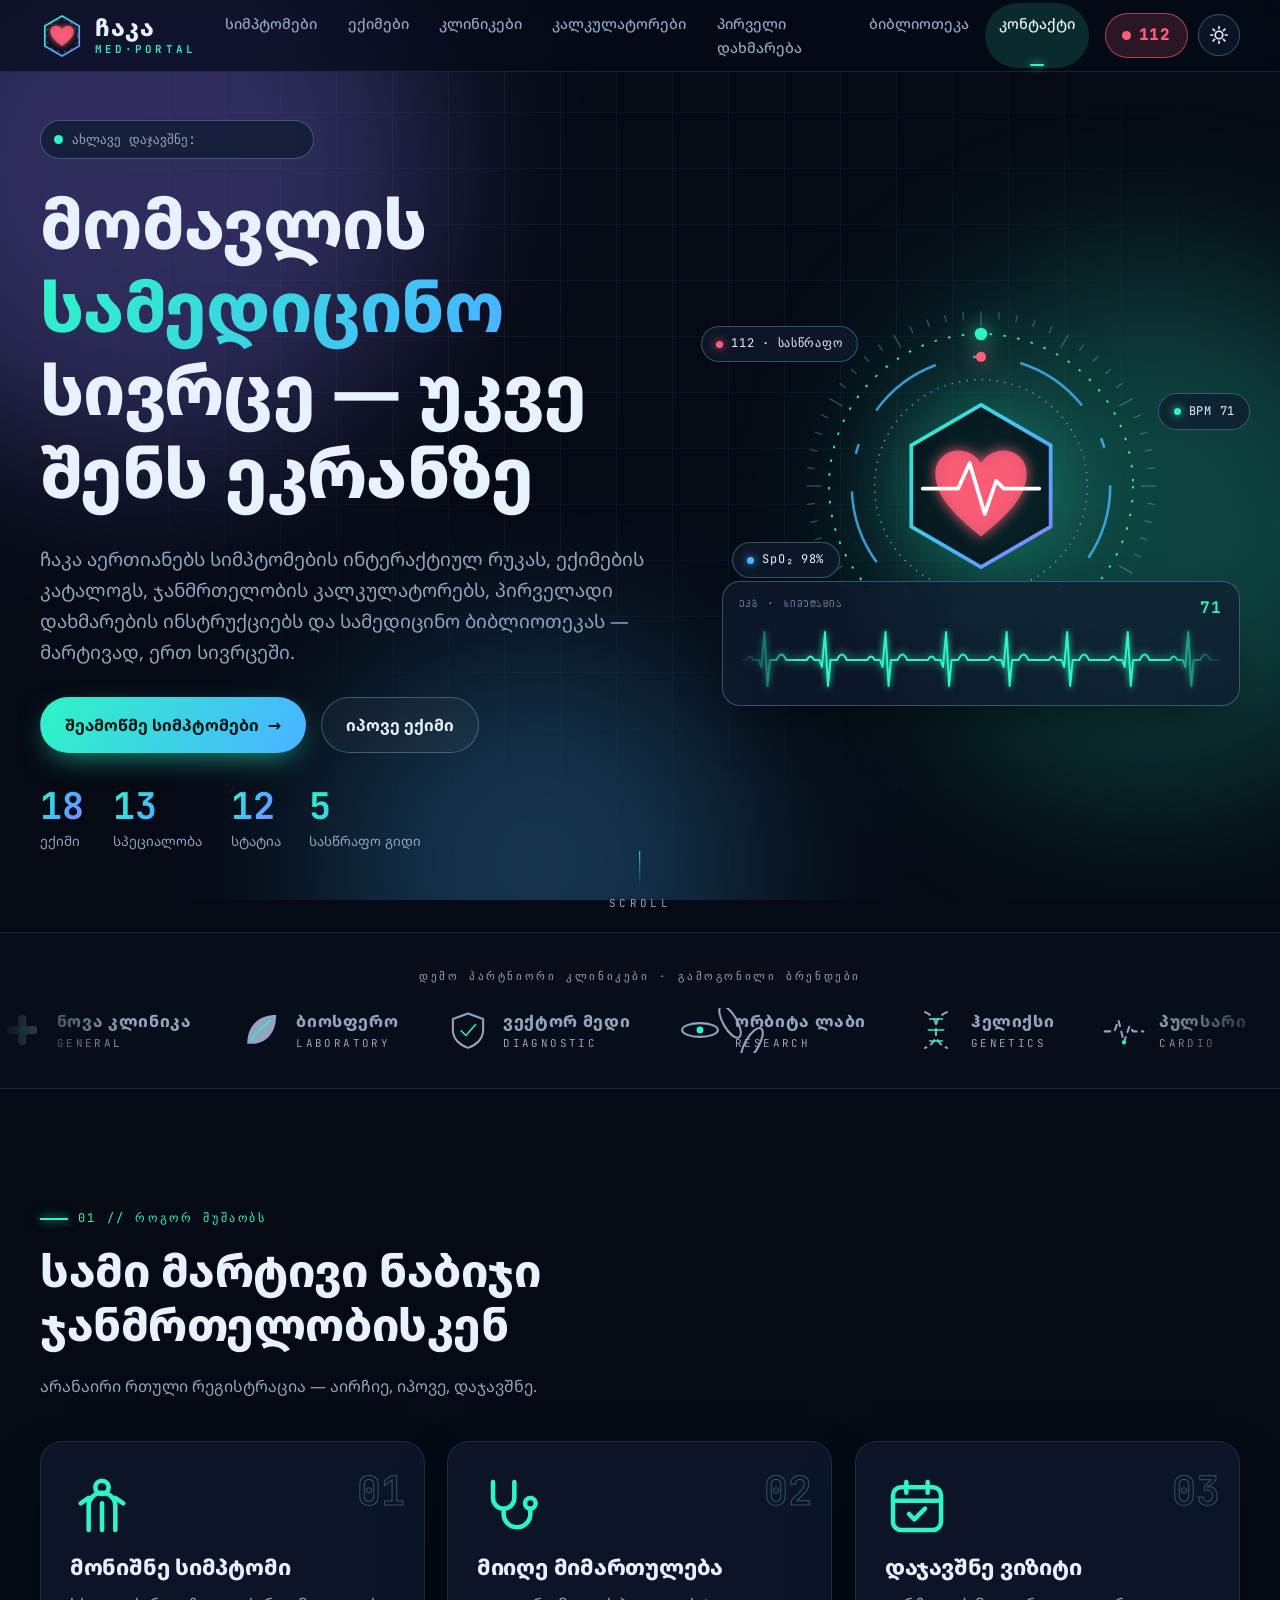
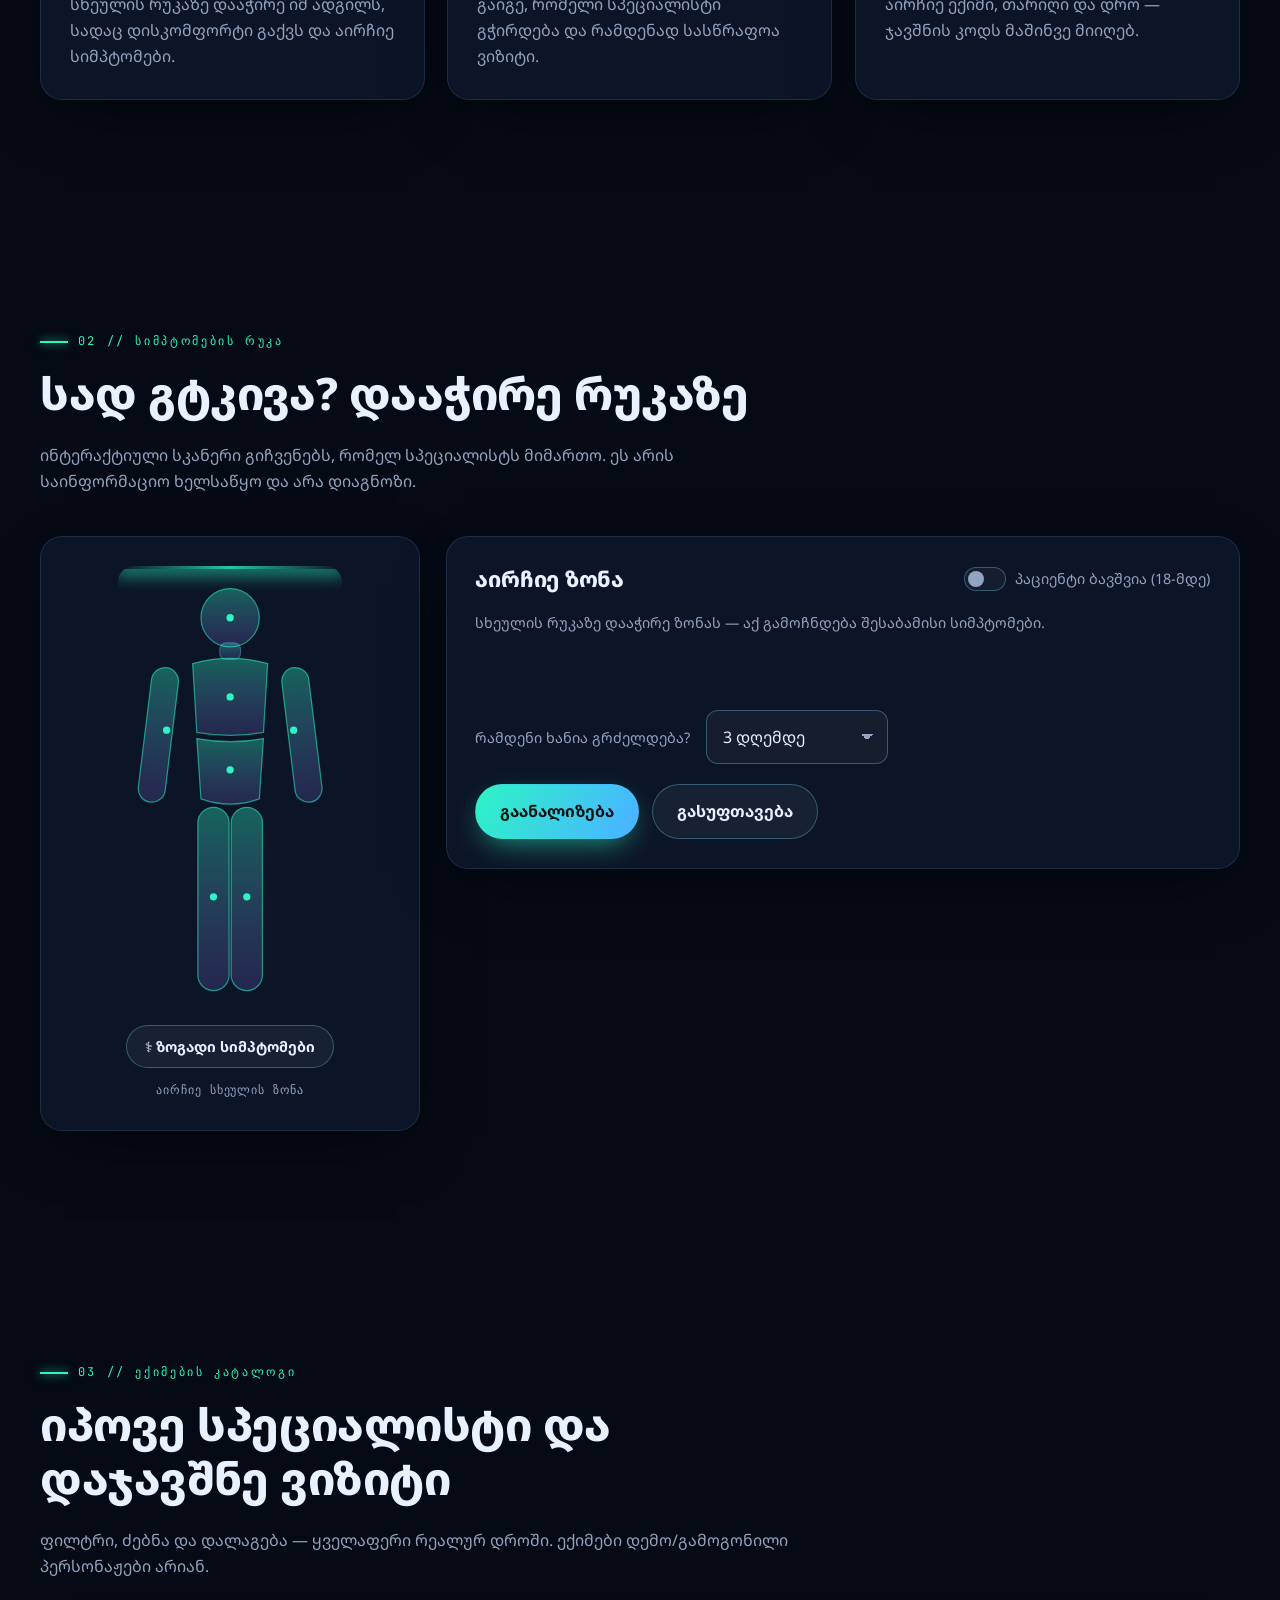
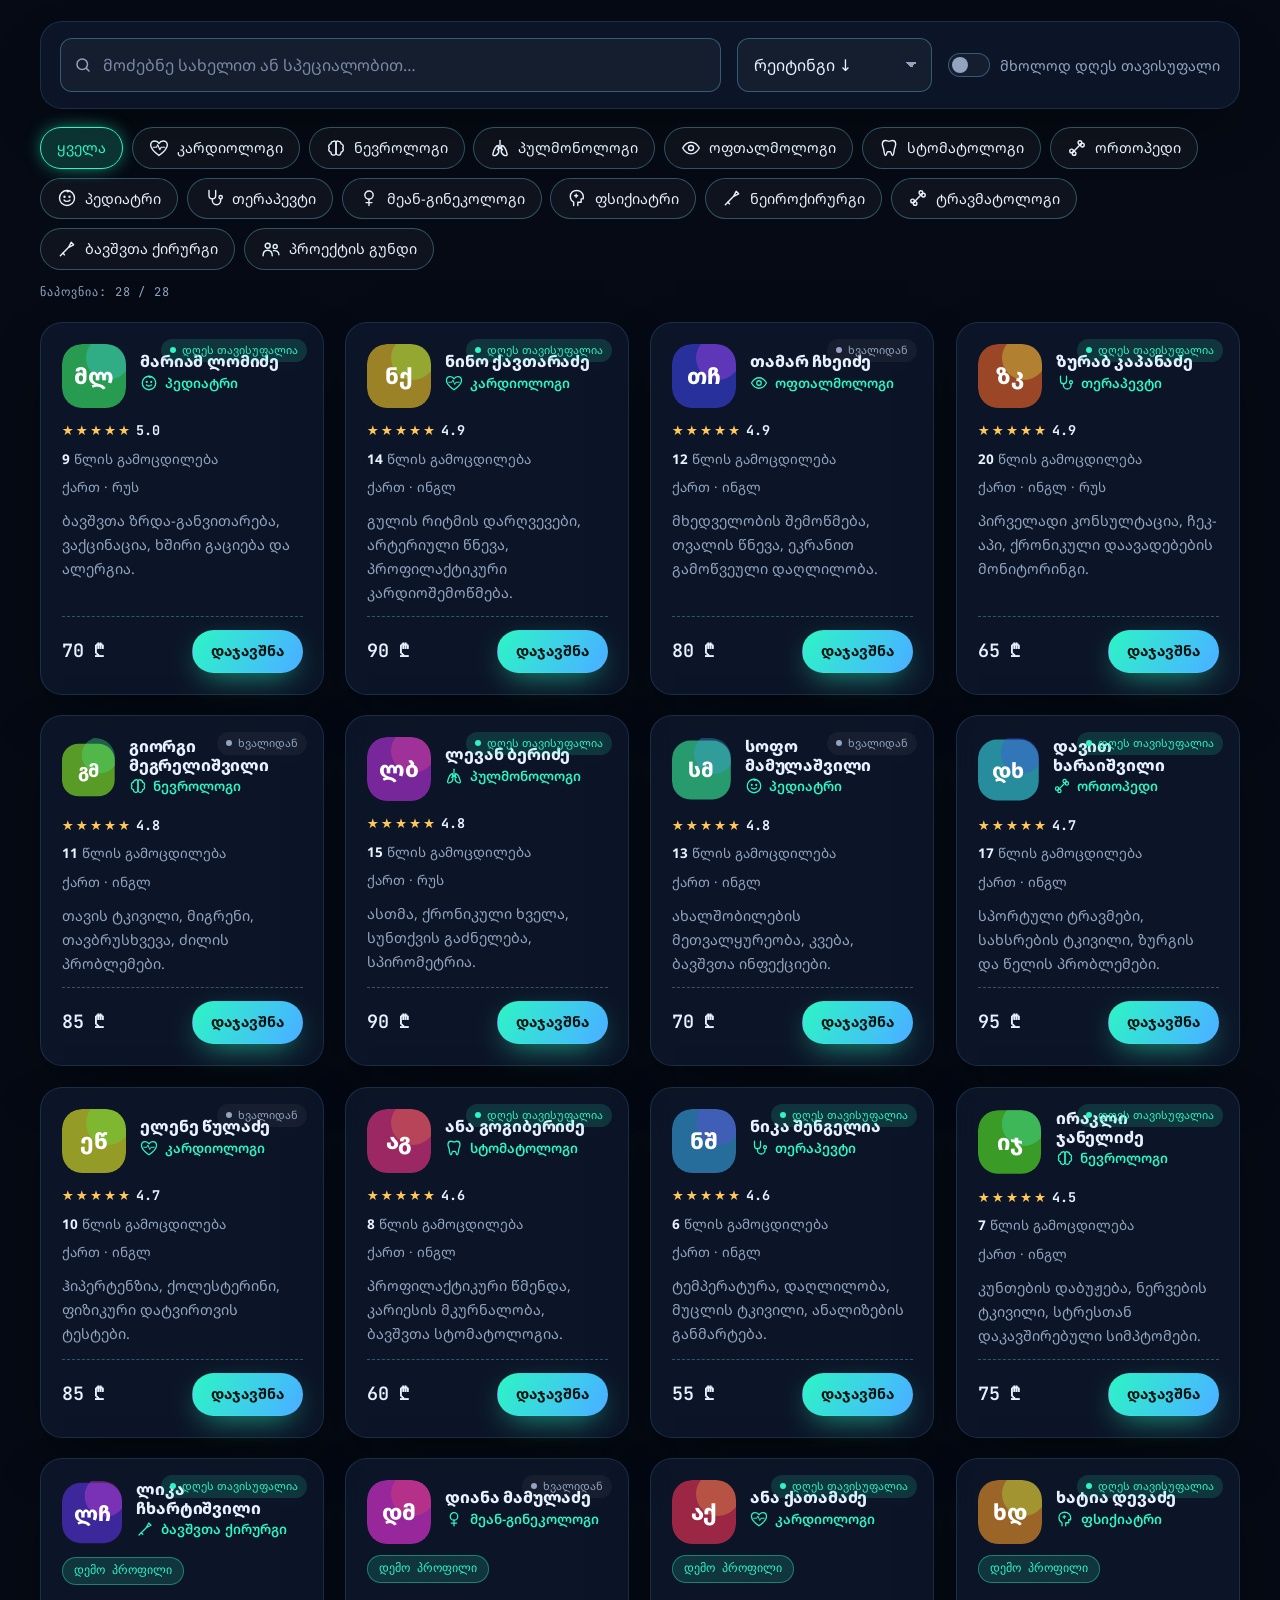
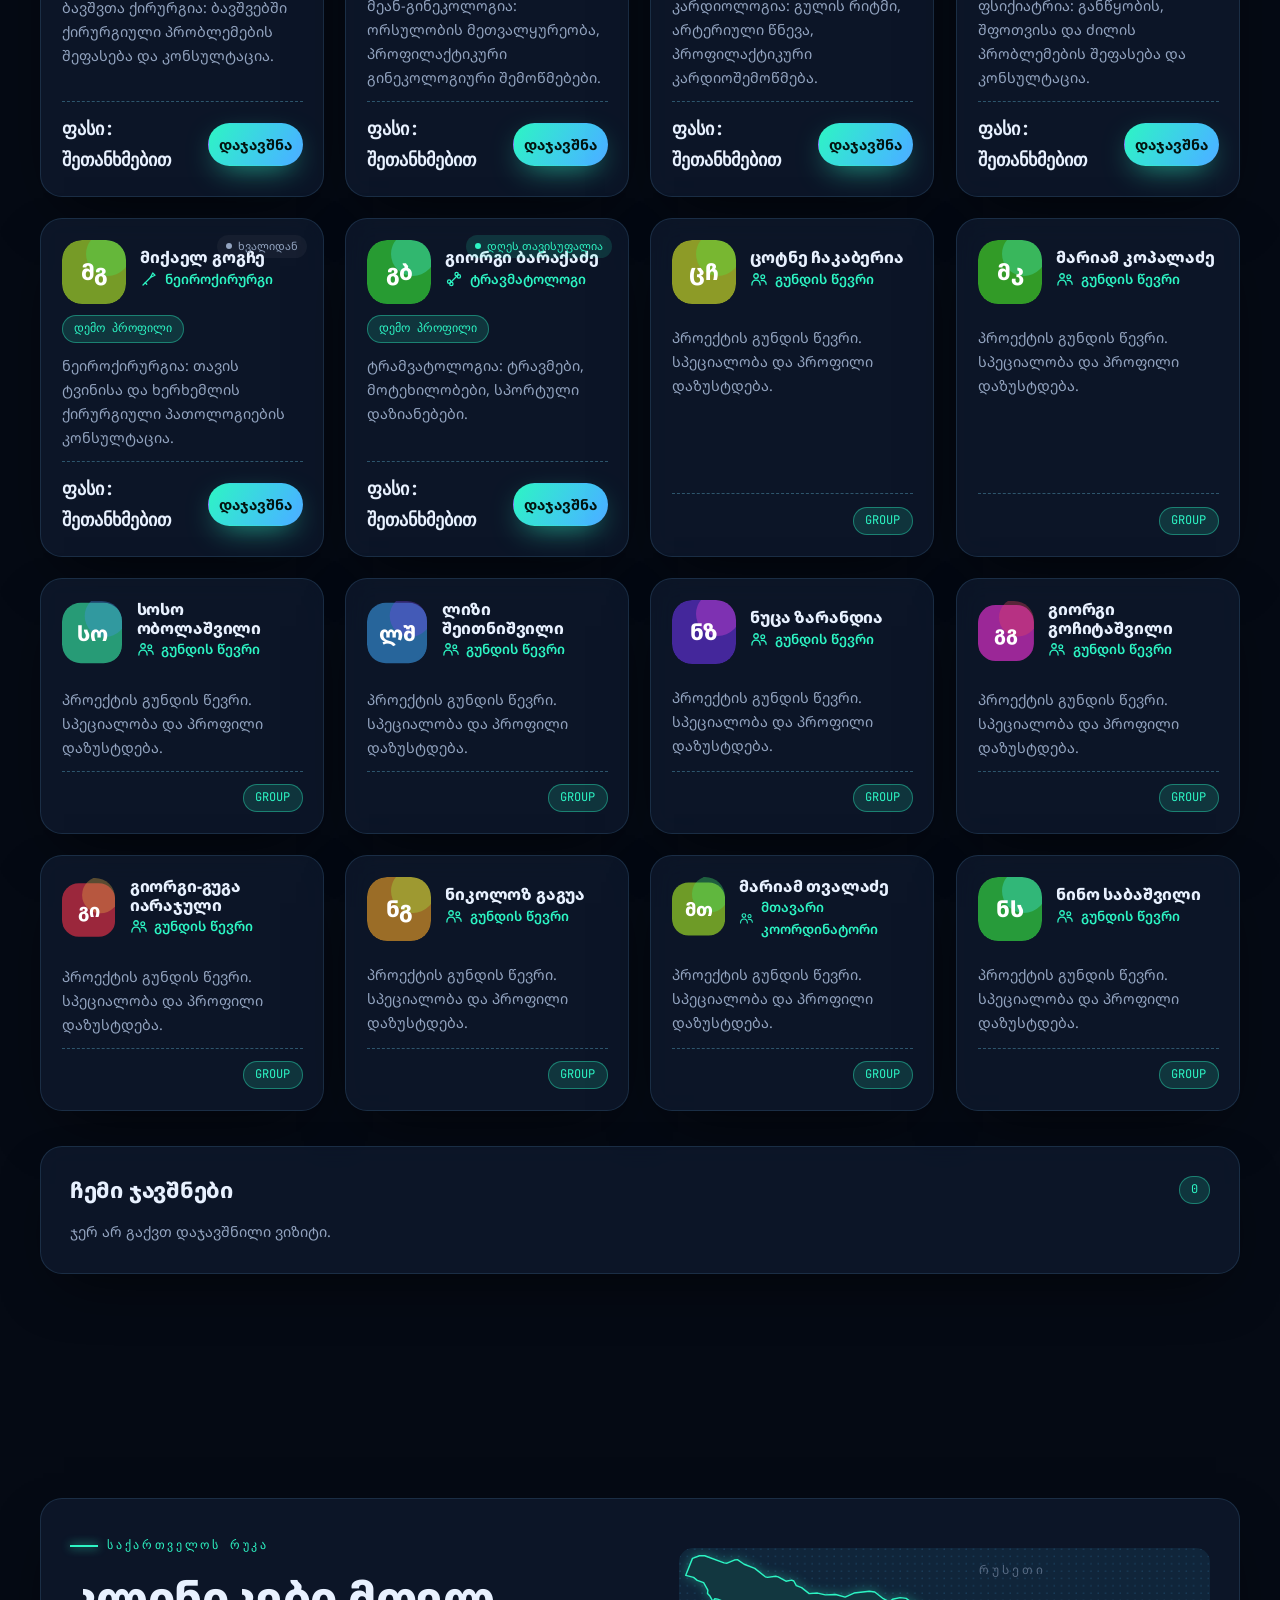
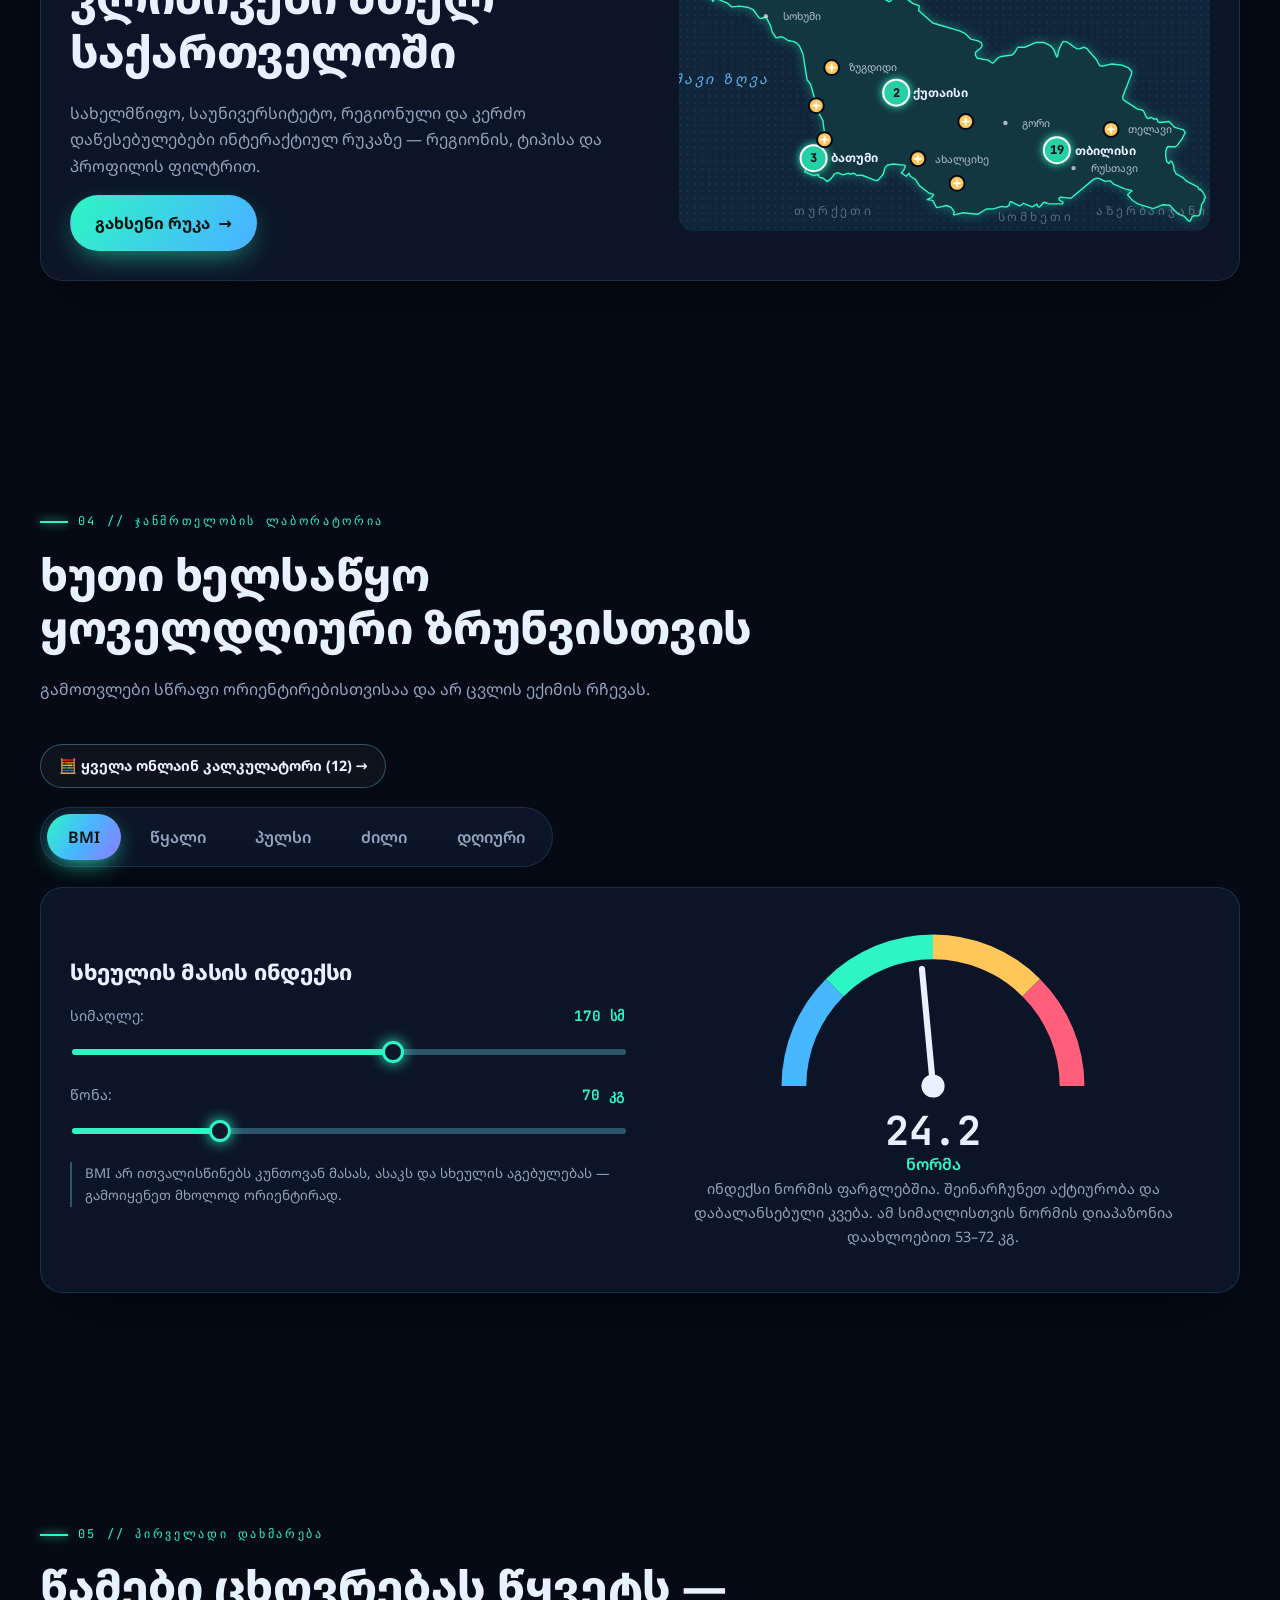
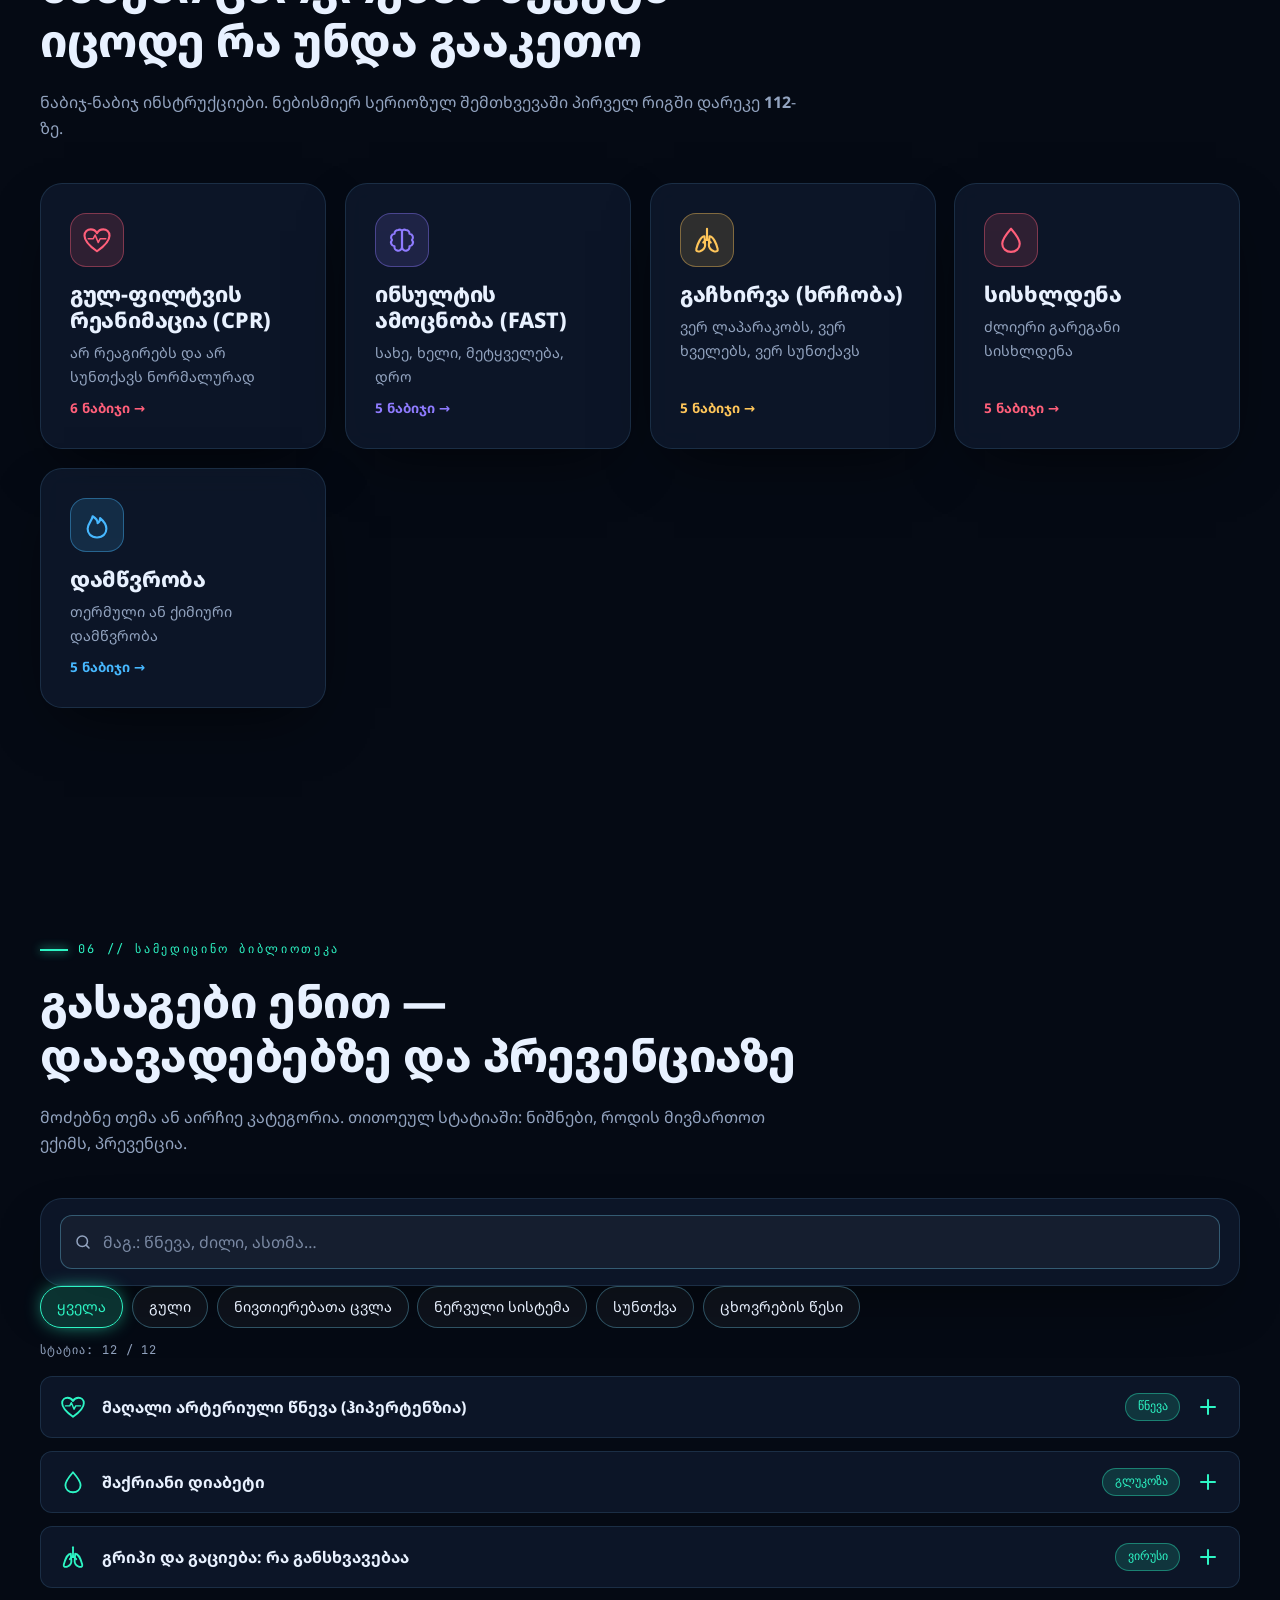
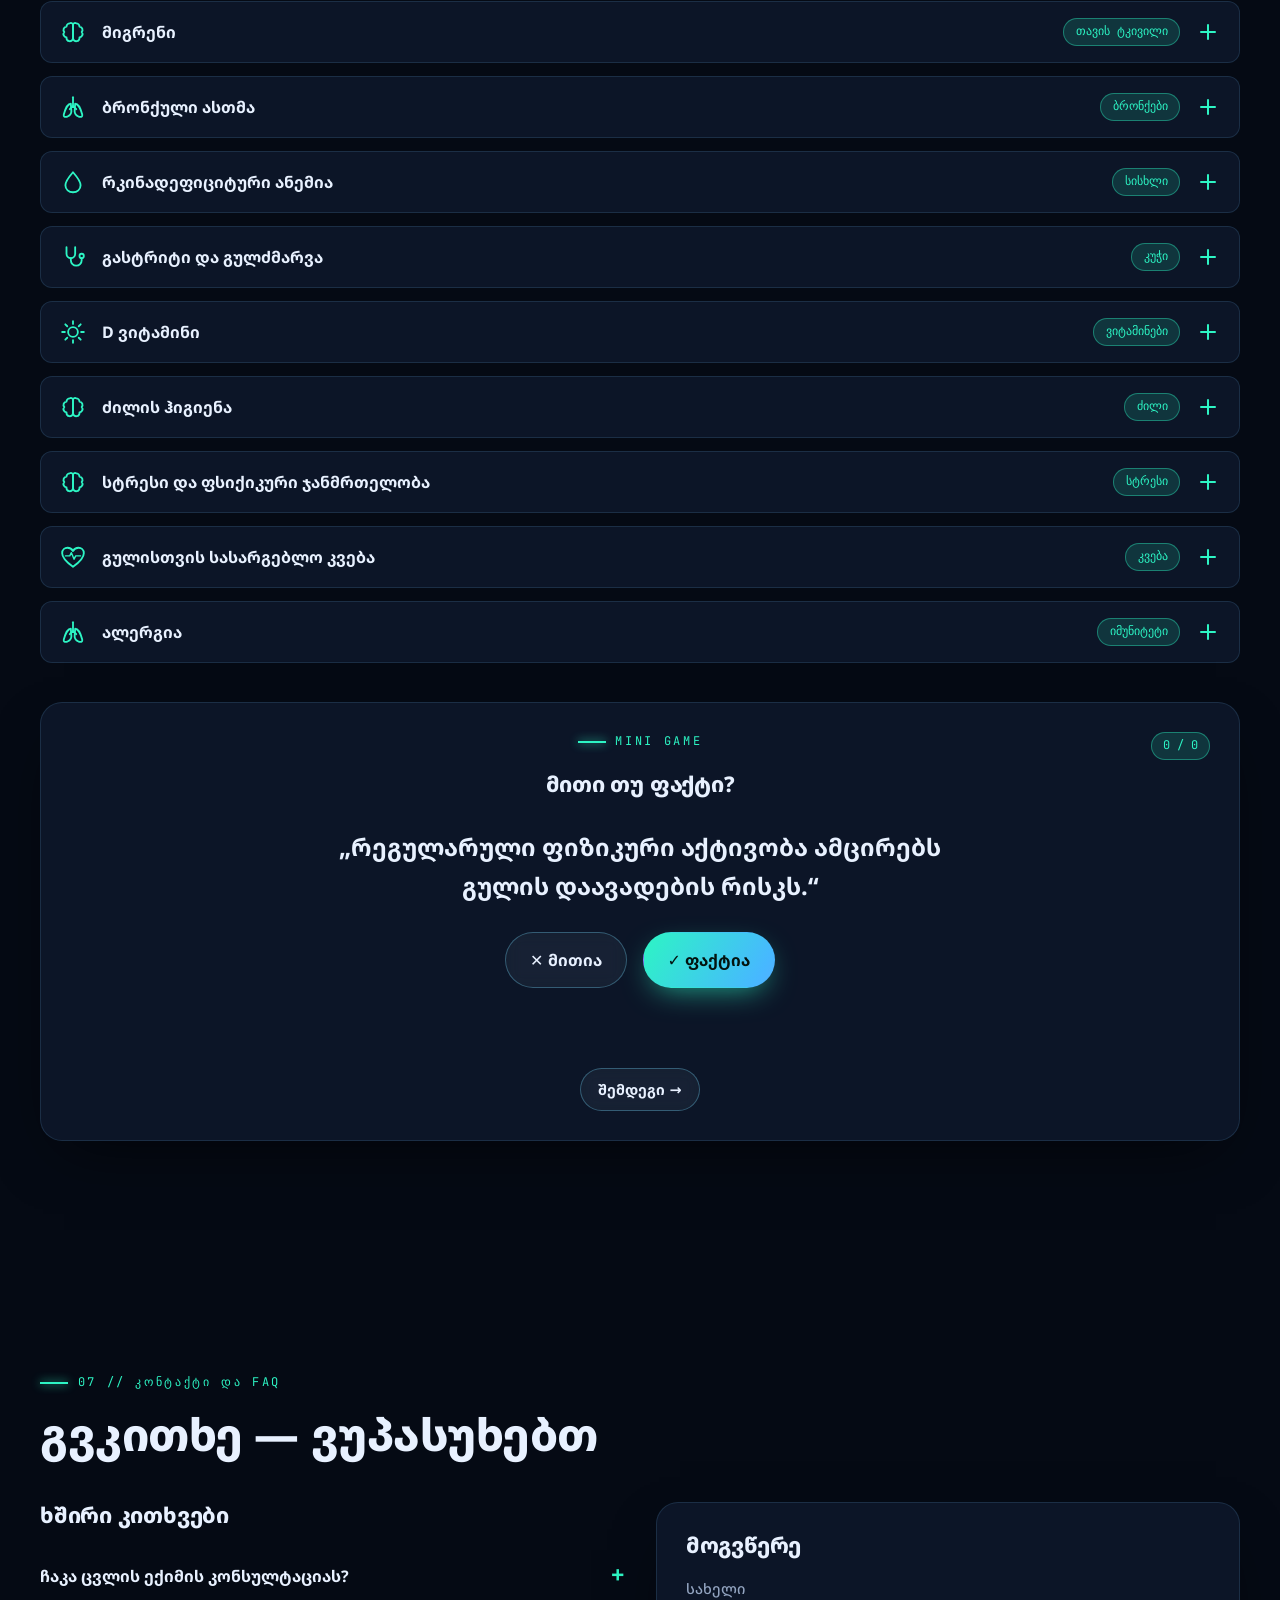
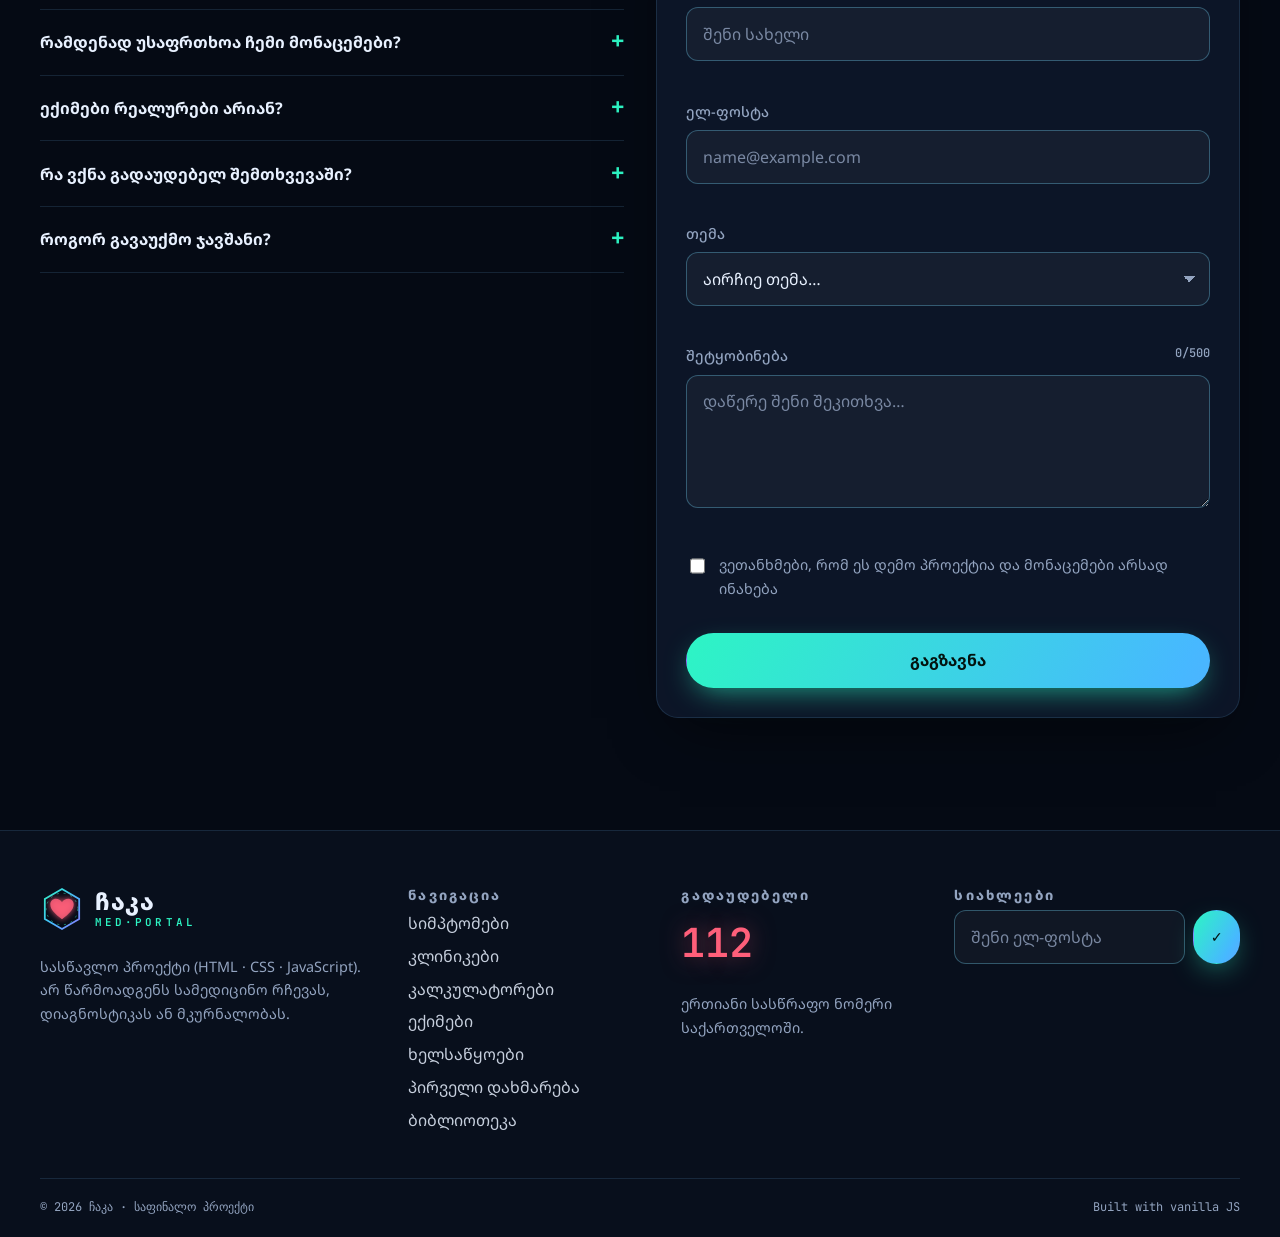
==== index.html @ 05aab74d "style: css/style.css ცვლადები ფერებზე, ტიპოგრაფიაზე; docs: ტექნიკური დოკუმენტაცია" ====
<!DOCTYPE html>
<html lang="ka" data-theme="dark">
<head>
  <meta charset="utf-8">
  <meta name="viewport" content="width=device-width, initial-scale=1">
  <title>ჩაკა — სამედიცინო პორტალი</title>
  <meta name="description" content="ჩაკა — ინტერაქტიული სამედიცინო პორტალი: სიმპტომების რუკა, ექიმების კატალოგი, ჯანმრთელობის ხელსაწყოები, პირველადი დახმარება და სამედიცინო ენციკლოპედია.">
  <meta name="theme-color" content="#050a14">
  <link rel="icon" href="data:image/svg+xml,%3Csvg xmlns='http://www.w3.org/2000/svg' viewBox='0 0 64 64'%3E%3Cpolygon points='32,3 57,17.5 57,46.5 32,61 7,46.5 7,17.5' fill='%23050a14' stroke='%232df5c4' stroke-width='4'/%3E%3Cpath d='M12 34H24L28 24L34 44L38 30L41 34H52' fill='none' stroke='%232df5c4' stroke-width='4' stroke-linecap='round' stroke-linejoin='round'/%3E%3C/svg%3E">
  <link rel="preconnect" href="https://fonts.googleapis.com">
  <link rel="preconnect" href="https://fonts.gstatic.com" crossorigin>
  <link href="https://fonts.googleapis.com/css2?family=JetBrains+Mono:wght@400;600&family=Noto+Sans+Georgian:wght@400;500;700;800&display=swap" rel="stylesheet">
  <link rel="stylesheet" href="css/style.css">
  <link rel="stylesheet" href="css/layout.css">
  <link rel="stylesheet" href="css/components.css">
  <link rel="stylesheet" href="css/animations.css">
  <link rel="stylesheet" href="css/pages.css">
  <link rel="stylesheet" href="css/responsive.css">
</head>
<body>

  <!-- ანიმირებული ჩამტვირთავი (splash) -->
  <div id="loader" role="status" aria-label="იტვირთება">
    <div class="loader-inner">
      <div data-logo="draw" class="loader-logo"></div>
      <div class="loader-word" aria-hidden="true">ჩ<span>ა</span>კ<span>ა</span></div>
      <div class="loader-bar"><i></i></div>
      <p class="loader-text mono">სისტემის დიაგნოსტიკა…</p>
    </div>
  </div>

  <!-- ფონის ეფექტები -->
  <div class="bg-fx" aria-hidden="true"><i class="blob b1"></i><i class="blob b2"></i><i class="blob b3"></i><i class="grid"></i></div>
  <div id="cursor-glow" aria-hidden="true"></div>
  <div class="scroll-progress" aria-hidden="true"><span></span></div>

  <a class="skip-link" href="#main">გადასვლა შინაარსზე</a>

  <!-- ჰედერი -->
  <header class="site-header" id="top">
    <div class="container header-row">
      <a href="#home" class="brand" aria-label="ჩაკა — მთავარი გვერდი">
        <span data-logo="mark" class="brand-mark"></span>
        <span class="brand-name">ჩაკა<small class="mono">MED·PORTAL</small></span>
      </a>
      <nav class="main-nav" id="main-nav" aria-label="მთავარი მენიუ">
        <a href="#symptoms" data-spy="symptoms">სიმპტომები</a>
        <a href="#doctors" data-spy="doctors">ექიმები</a>
        <a href="clinics.html">კლინიკები</a>
        <a href="calculators.html">კალკულატორები</a>
        <a href="#firstaid" data-spy="firstaid">პირველი დახმარება</a>
        <a href="#library" data-spy="library">ბიბლიოთეკა</a>
        <a href="#contact" data-spy="contact">კონტაქტი</a>
      </nav>
      <div class="header-actions">
        <a href="tel:112" class="sos-btn" aria-label="გადაუდებელი დახმარება 112"><i class="sos-dot"></i>112</a>
        <button class="icon-btn" id="theme-toggle" type="button" aria-label="თემის შეცვლა" title="ბნელი / ნათელი თემა">
          <svg viewBox="0 0 24 24" width="20" height="20" fill="none" stroke="currentColor" stroke-width="2" stroke-linecap="round"><circle cx="12" cy="12" r="4.5"/><path d="M12 2v2.5M12 19.5V22M2 12h2.5M19.5 12H22M4.9 4.9l1.8 1.8M17.3 17.3l1.8 1.8M4.9 19.1l1.8-1.8M17.3 6.7l1.8-1.8"/></svg>
        </button>
        <button class="icon-btn burger" id="burger" type="button" aria-label="მენიუს გახსნა" aria-expanded="false" aria-controls="main-nav"><span></span><span></span><span></span></button>
      </div>
    </div>
  </header>

  <main id="main">

    <!-- ===== 00 / HERO ===== -->
    <section class="hero" id="home">
      <canvas id="hero-canvas" aria-hidden="true"></canvas>
      <div class="container hero-grid">
        <div class="hero-copy">
          <p class="live-badge reveal"><i class="live-dot"></i><span class="mono">ახლავე დაჯავშნე:</span> <b class="rotator" id="rotator">კარდიოლოგი</b></p>
          <h1 class="hero-title reveal" style="--d:.08s">მომავლის <em class="grad-text">სამედიცინო</em> სივრცე — უკვე შენს ეკრანზე</h1>
          <p class="hero-lead reveal" style="--d:.16s">ჩაკა აერთიანებს სიმპტომების ინტერაქტიულ რუკას, ექიმების კატალოგს, ჯანმრთელობის კალკულატორებს, პირველადი დახმარების ინსტრუქციებს და სამედიცინო ბიბლიოთეკას — მარტივად, ერთ სივრცეში.</p>
          <div class="hero-cta reveal" style="--d:.24s">
            <a href="#symptoms" class="btn btn-primary" data-magnetic>შეამოწმე სიმპტომები <span aria-hidden="true">→</span></a>
            <a href="#doctors" class="btn btn-ghost" data-magnetic>იპოვე ექიმი</a>
          </div>
          <ul class="stat-row reveal" style="--d:.32s" aria-label="პორტალის სტატისტიკა">
            <li><b class="mono" data-count="doctors">0</b><span>ექიმი</span></li>
            <li><b class="mono" data-count="specs">0</b><span>სპეციალობა</span></li>
            <li><b class="mono" data-count="articles">0</b><span>სტატია</span></li>
            <li><b class="mono" data-count="aid">0</b><span>სასწრაფო გიდი</span></li>
          </ul>
        </div>

        <div class="hero-visual reveal" style="--d:.2s" aria-hidden="true">
          <div data-logo="emblem" class="emblem"></div>
          <div class="float-chip fc1 mono"><i></i>112 · სასწრაფო</div>
          <div class="float-chip fc2 mono"><i></i><span id="bpm-chip">BPM 72</span></div>
          <div class="float-chip fc3 mono"><i></i>SpO₂ 98%</div>
          <div class="ecg-card">
            <div class="ecg-head mono"><span>ᲔᲙᲒ · ᲡᲘᲛᲣᲚᲐᲪᲘᲐ</span><b id="bpm-live">72</b></div>
            <div class="ecg-strip" id="ecg-strip"></div>
          </div>
        </div>
      </div>
      <a href="#how" class="scroll-hint mono" aria-label="ქვემოთ გადასვლა"><span></span>SCROLL</a>
    </section>

    <!-- ===== პარტნიორების მარკეტი (ანიმირებული ლოგოები) ===== -->
    <section class="partners" aria-label="დემო პარტნიორი კლინიკები">
      <p class="partners-label mono">დემო პარტნიორი კლინიკები · გამოგონილი ბრენდები</p>
      <div class="marquee"><div class="marquee-track" id="partner-track"></div></div>
    </section>

    <!-- ===== 01 / HOW ===== -->
    <section class="section" id="how">
      <div class="container">
        <header class="section-head reveal">
          <p class="eyebrow mono">01 // როგორ მუშაობს</p>
          <h2>სამი მარტივი ნაბიჯი ჯანმრთელობისკენ</h2>
          <p class="section-lead">არანაირი რთული რეგისტრაცია — აირჩიე, იპოვე, დაჯავშნე.</p>
        </header>
        <ol class="steps-grid">
          <li class="step-card card holo reveal" style="--d:.0s">
            <span class="step-num mono">01</span>
            <div class="step-ico" data-icon="body"></div>
            <h3>მონიშნე სიმპტომი</h3>
            <p>სხეულის რუკაზე დააჭირე იმ ადგილს, სადაც დისკომფორტი გაქვს და აირჩიე სიმპტომები.</p>
          </li>
          <li class="step-card card holo reveal" style="--d:.1s">
            <span class="step-num mono">02</span>
            <div class="step-ico" data-icon="stethoscope"></div>
            <h3>მიიღე მიმართულება</h3>
            <p>გაიგე, რომელი სპეციალისტი გჭირდება და რამდენად სასწრაფოა ვიზიტი.</p>
          </li>
          <li class="step-card card holo reveal" style="--d:.2s">
            <span class="step-num mono">03</span>
            <div class="step-ico" data-icon="calendar"></div>
            <h3>დაჯავშნე ვიზიტი</h3>
            <p>აირჩიე ექიმი, თარიღი და დრო — ჯავშნის კოდს მაშინვე მიიღებ.</p>
          </li>
        </ol>
      </div>
    </section>

    <!-- ===== 02 / SYMPTOMS ===== -->
    <section class="section" id="symptoms">
      <div class="container">
        <header class="section-head reveal">
          <p class="eyebrow mono">02 // სიმპტომების რუკა</p>
          <h2>სად გტკივა? დააჭირე რუკაზე</h2>
          <p class="section-lead">ინტერაქტიული სკანერი გიჩვენებს, რომელ სპეციალისტს მიმართო. ეს არის საინფორმაციო ხელსაწყო და არა დიაგნოზი.</p>
        </header>

        <div class="symptom-layout">
          <div class="body-panel card reveal">
            <div class="body-stage">
              <svg viewBox="0 0 200 410" class="body-svg" id="body-svg" role="group" aria-label="სხეულის ინტერაქტიული რუკა">
                <defs>
                  <linearGradient id="bodyGrad" x1="0" y1="0" x2="0" y2="1">
                    <stop offset="0" stop-color="var(--mint)" stop-opacity=".35"/>
                    <stop offset="1" stop-color="var(--violet)" stop-opacity=".18"/>
                  </linearGradient>
                </defs>
                <rect class="body-decor" x="90" y="66" width="20" height="16" rx="6"/>
                <circle class="region" data-region="head" cx="100" cy="42" r="28" tabindex="0" role="button" aria-label="თავი"/>
                <path class="region" data-region="chest" d="M64 86 Q100 76 136 86 L132 152 Q100 158 68 152 Z" tabindex="0" role="button" aria-label="მკერდი"/>
                <path class="region" data-region="abdomen" d="M68 158 Q100 164 132 158 L128 216 Q100 226 72 216 Z" tabindex="0" role="button" aria-label="მუცელი"/>
                <rect class="region" data-region="arms" x="26" y="90" width="26" height="130" rx="13" transform="rotate(7 39 90)" tabindex="0" role="button" aria-label="მკლავი"/>
                <rect class="region" data-region="arms" x="148" y="90" width="26" height="130" rx="13" transform="rotate(-7 161 90)" tabindex="0" role="button" aria-label="მკლავი"/>
                <rect class="region" data-region="legs" x="69" y="224" width="30" height="176" rx="15" tabindex="0" role="button" aria-label="ფეხი"/>
                <rect class="region" data-region="legs" x="101" y="224" width="30" height="176" rx="15" tabindex="0" role="button" aria-label="ფეხი"/>
                <g class="pins" aria-hidden="true">
                  <circle cx="100" cy="42" r="3.5"/><circle cx="100" cy="118" r="3.5"/><circle cx="100" cy="188" r="3.5"/>
                  <circle cx="39" cy="150" r="3.5"/><circle cx="161" cy="150" r="3.5"/>
                  <circle cx="84" cy="310" r="3.5"/><circle cx="116" cy="310" r="3.5"/>
                </g>
              </svg>
              <i class="scan-line" aria-hidden="true"></i>
            </div>
            <button class="btn btn-ghost btn-sm region-general" type="button" data-region="general">⚕ ზოგადი სიმპტომები</button>
            <p class="body-hint mono" id="body-hint">აირჩიე სხეულის ზონა</p>
          </div>

          <div class="symptom-panel card reveal" style="--d:.1s">
            <div class="sp-head">
              <h3 id="sp-title">აირჩიე ზონა</h3>
              <label class="switch"><input type="checkbox" id="child-toggle"><span class="switch-ui"></span><span>პაციენტი ბავშვია (18-მდე)</span></label>
            </div>
            <div id="symptom-chips" class="chip-wrap" aria-live="polite">
              <p class="empty-note">სხეულის რუკაზე დააჭირე ზონას — აქ გამოჩნდება შესაბამისი სიმპტომები.</p>
            </div>
            <div class="field-row">
              <label for="duration">რამდენი ხანია გრძელდება?</label>
              <select id="duration" class="input">
                <option value="short">3 დღემდე</option>
                <option value="mid">3–14 დღე</option>
                <option value="long">2 კვირაზე მეტი</option>
              </select>
            </div>
            <div class="sp-actions">
              <button class="btn btn-primary" id="analyze-btn" type="button">გაანალიზება</button>
              <button class="btn btn-ghost" id="reset-symptoms" type="button">გასუფთავება</button>
            </div>
            <div id="symptom-result" class="result-box" aria-live="polite" hidden></div>
          </div>
        </div>
      </div>
    </section>

    <!-- ===== 03 / DOCTORS ===== -->
    <section class="section" id="doctors">
      <div class="container">
        <header class="section-head reveal">
          <p class="eyebrow mono">03 // ექიმების კატალოგი</p>
          <h2>იპოვე სპეციალისტი და დაჯავშნე ვიზიტი</h2>
          <p class="section-lead">ფილტრი, ძებნა და დალაგება — ყველაფერი რეალურ დროში. ექიმები დემო/გამოგონილი პერსონაჟები არიან.</p>
        </header>

        <div class="toolbar card reveal">
          <div class="search-box">
            <svg viewBox="0 0 24 24" width="18" height="18" fill="none" stroke="currentColor" stroke-width="2" stroke-linecap="round"><circle cx="11" cy="11" r="7"/><path d="M20 20l-3.5-3.5"/></svg>
            <input type="search" id="doc-search" class="input" placeholder="მოძებნე სახელით ან სპეციალობით…" aria-label="ექიმის ძებნა">
          </div>
          <select id="doc-sort" class="input" aria-label="დალაგება">
            <option value="rating">რეიტინგი ↓</option>
            <option value="exp">გამოცდილება ↓</option>
            <option value="price">ფასი ↑</option>
            <option value="name">სახელი ა→ჰ</option>
          </select>
          <label class="switch"><input type="checkbox" id="doc-today"><span class="switch-ui"></span><span>მხოლოდ დღეს თავისუფალი</span></label>
        </div>
        <div class="chip-wrap spec-filter reveal" id="spec-filter" role="group" aria-label="სპეციალობის ფილტრი"></div>
        <p class="result-count mono" id="doc-count" aria-live="polite"></p>
        <div class="doc-grid" id="doc-grid"></div>

        <div class="bookings card reveal" id="bookings-box">
          <div class="bookings-head">
            <h3>ჩემი ჯავშნები</h3>
            <span class="mono tag" id="bookings-count">0</span>
          </div>
          <ul id="bookings-list" class="bookings-list"></ul>
        </div>
      </div>
    </section>

    <!-- ===== 03b / CLINICS TEASER ===== -->
    <section class="section" id="clinics-teaser">
      <div class="container">
        <div class="card holo mini-map-card reveal">
          <div>
            <p class="eyebrow mono">საქართველოს რუკა</p>
            <h2>კლინიკები მთელ საქართველოში</h2>
            <p class="section-lead">სახელმწიფო, საუნივერსიტეტო, რეგიონული და კერძო დაწესებულებები ინტერაქტიულ რუკაზე — რეგიონის, ტიპისა და პროფილის ფილტრით.</p>
            <a href="clinics.html" class="btn btn-primary" data-magnetic>გახსენი რუკა <span aria-hidden="true">→</span></a>
          </div>
          <div class="map-wrap"><svg id="mini-map" class="geo-svg" viewBox="0 0 1013 540" aria-hidden="true"></svg></div>
        </div>
      </div>
    </section>

    <!-- ===== 04 / TOOLS ===== -->
    <section class="section" id="tools">
      <div class="container">
        <header class="section-head reveal">
          <p class="eyebrow mono">04 // ჯანმრთელობის ლაბორატორია</p>
          <h2>ხუთი ხელსაწყო ყოველდღიური ზრუნვისთვის</h2>
          <p class="section-lead">გამოთვლები სწრაფი ორიენტირებისთვისაა და არ ცვლის ექიმის რჩევას.</p>
        </header>

        <div class="tools-cta reveal"><a href="calculators.html" class="btn btn-ghost btn-sm" data-magnetic>🧮 ყველა ონლაინ კალკულატორი (12) →</a></div>
        <div class="tabs reveal" role="tablist" aria-label="ხელსაწყოები" id="tool-tabs">
          <button role="tab" class="tab is-active" data-tab="bmi" aria-selected="true">BMI</button>
          <button role="tab" class="tab" data-tab="water" aria-selected="false">წყალი</button>
          <button role="tab" class="tab" data-tab="pulse" aria-selected="false">პულსი</button>
          <button role="tab" class="tab" data-tab="sleep" aria-selected="false">ძილი</button>
          <button role="tab" class="tab" data-tab="tracker" aria-selected="false">დღიური</button>
        </div>

        <div class="tool-stage card reveal">
          <!-- BMI -->
          <div class="tab-panel is-active" data-panel="bmi" role="tabpanel">
            <div class="tool-grid">
              <form class="tool-form" id="bmi-form" novalidate>
                <h3>სხეულის მასის ინდექსი</h3>
                <div class="range-field">
                  <label for="bmi-h">სიმაღლე: <b class="mono"><span id="bmi-h-out">170</span> სმ</b></label>
                  <input type="range" id="bmi-h" min="100" max="220" value="170">
                </div>
                <div class="range-field">
                  <label for="bmi-w">წონა: <b class="mono"><span id="bmi-w-out">70</span> კგ</b></label>
                  <input type="range" id="bmi-w" min="25" max="200" value="70">
                </div>
                <p class="note">BMI არ ითვალისწინებს კუნთოვან მასას, ასაკს და სხეულის აგებულებას — გამოიყენეთ მხოლოდ ორიენტირად.</p>
              </form>
              <div class="tool-out">
                <div class="gauge" id="bmi-gauge">
                  <svg viewBox="0 0 220 130" aria-hidden="true">
                    <path class="g-seg s1" d="M20 110 A90 90 0 0 1 46.4 46.4"/>
                    <path class="g-seg s2" d="M46.4 46.4 A90 90 0 0 1 110 20"/>
                    <path class="g-seg s3" d="M110 20 A90 90 0 0 1 173.6 46.4"/>
                    <path class="g-seg s4" d="M173.6 46.4 A90 90 0 0 1 200 110"/>
                    <g class="g-needle" id="bmi-needle"><line x1="110" y1="110" x2="110" y2="34"/><circle cx="110" cy="110" r="7"/></g>
                  </svg>
                  <div class="gauge-val"><b class="mono" id="bmi-val">24.2</b><span id="bmi-cat">ნორმა</span></div>
                </div>
                <p class="tool-note" id="bmi-note"></p>
              </div>
            </div>
          </div>

          <!-- WATER -->
          <div class="tab-panel" data-panel="water" role="tabpanel" hidden>
            <div class="tool-grid">
              <form class="tool-form" id="water-form" novalidate>
                <h3>წყლის დღიური ორიენტირი</h3>
                <div class="range-field"><label for="wt-w">წონა: <b class="mono"><span id="wt-w-out">70</span> კგ</b></label><input type="range" id="wt-w" min="25" max="160" value="70"></div>
                <div class="range-field"><label for="wt-a">აქტივობა: <b class="mono"><span id="wt-a-out">30</span> წთ</b></label><input type="range" id="wt-a" min="0" max="180" step="10" value="30"></div>
                <label class="switch"><input type="checkbox" id="wt-hot"><span class="switch-ui"></span><span>ცხელი ამინდია</span></label>
                <p class="note">მიახლოებითი გამოთვლა. ექიმის შეზღუდვის შემთხვევაში (გულის, თირკმლის დაავადება) მიყევით მის რეკომენდაციას.</p>
              </form>
              <div class="tool-out">
                <div class="bottle" id="bottle"><i id="bottle-fill"></i><b class="mono" id="wt-val">2.4 ლ</b></div>
                <p class="tool-note" id="wt-note"></p>
              </div>
            </div>
          </div>

          <!-- PULSE -->
          <div class="tab-panel" data-panel="pulse" role="tabpanel" hidden>
            <div class="tool-grid">
              <form class="tool-form" id="pulse-form" novalidate>
                <h3>პულსის ზონები და ტესტი</h3>
                <div class="range-field"><label for="pl-age">ასაკი: <b class="mono"><span id="pl-age-out">30</span></b></label><input type="range" id="pl-age" min="10" max="90" value="30"></div>
                <div class="pulse-tester">
                  <button type="button" class="btn btn-primary" id="pulse-start">▶ დაიწყე 15-წამიანი ტესტი</button>
                  <button type="button" class="beat-btn" id="beat-btn" disabled aria-label="დააჭირე ყოველ პულსაციაზე">♥ <span>დააჭირე</span></button>
                  <p class="mono" id="pulse-status">გაზომე მაჯაზე პულსი და ყოველ დარტყმაზე დააჭირე ღილაკს.</p>
                </div>
              </form>
              <div class="tool-out">
                <p class="tool-note">მაქსიმალური პულსი ≈ <b class="mono" id="pl-max">190</b> დარტყმა/წთ (220 − ასაკი)</p>
                <ul class="zones" id="zones"></ul>
              </div>
            </div>
          </div>

          <!-- SLEEP -->
          <div class="tab-panel" data-panel="sleep" role="tabpanel" hidden>
            <div class="tool-grid">
              <form class="tool-form" id="sleep-form" novalidate>
                <h3>ძილის ციკლების კალკულატორი</h3>
                <div class="seg" role="group" aria-label="რეჟიმი">
                  <button type="button" class="seg-btn is-active" data-mode="wake">გაღვიძების დრო</button>
                  <button type="button" class="seg-btn" data-mode="now">ახლავე დავწვები</button>
                </div>
                <label for="sleep-time" class="field-label" id="sleep-time-label">როდის უნდა გაიღვიძო?</label>
                <input type="time" id="sleep-time" class="input" value="07:00">
                <p class="note">ძილის ციკლი ≈ 90 წუთი, ჩაძინებას ≈ 15 წუთი სჭირდება. მოზრდილებს ჩვეულებრივ 7–9 საათი ესაჭიროებათ.</p>
              </form>
              <div class="tool-out"><p class="tool-note" id="sleep-label"></p><ul class="time-pills" id="sleep-results"></ul></div>
            </div>
          </div>

          <!-- TRACKER -->
          <div class="tab-panel" data-panel="tracker" role="tabpanel" hidden>
            <div class="tool-grid">
              <div class="tool-form">
                <h3>დღევანდელი ტრეკერი</h3>
                <p class="field-label">წყალი (ჭიქა ≈ 250 მლ)</p>
                <div class="glasses" id="glasses" role="group" aria-label="წყლის ჭიქები"></div>
                <div class="range-field"><label for="tr-steps">ნაბიჯები: <b class="mono"><span id="tr-steps-out">0</span></b></label><input type="range" id="tr-steps" min="0" max="20000" step="250" value="0"></div>
                <div class="range-field"><label for="tr-sleep">ძილი: <b class="mono"><span id="tr-sleep-out">0</span> სთ</b></label><input type="range" id="tr-sleep" min="0" max="12" step="0.5" value="0"></div>
                <p class="field-label">განწყობა</p>
                <div class="moods" id="moods" role="group" aria-label="განწყობა"></div>
              </div>
              <div class="tool-out">
                <div class="score-ring" id="score-ring"><svg viewBox="0 0 120 120" aria-hidden="true"><circle class="r-bg" cx="60" cy="60" r="52"/><circle class="r-fg" id="ring-fg" cx="60" cy="60" r="52"/></svg><div><b class="mono" id="score-val">0</b><span>დღის ქულა</span></div></div>
                <p class="tool-note" id="score-note"></p>
                <p class="field-label">ბოლო 7 დღე</p>
                <div class="week-bars" id="week-bars"></div>
                <p class="note">მონაცემები ინახება მხოლოდ შენს ბრაუზერში.</p>
              </div>
            </div>
          </div>
        </div>
      </div>
    </section>

    <!-- ===== 05 / FIRST AID ===== -->
    <section class="section" id="firstaid">
      <div class="container">
        <header class="section-head reveal">
          <p class="eyebrow mono">05 // პირველადი დახმარება</p>
          <h2>წამები ცხოვრებას წყვეტს — იცოდე რა უნდა გააკეთო</h2>
          <p class="section-lead">ნაბიჯ-ნაბიჯ ინსტრუქციები. ნებისმიერ სერიოზულ შემთხვევაში პირველ რიგში დარეკე <b>112</b>-ზე.</p>
        </header>
        <div class="aid-grid" id="aid-grid"></div>
      </div>
    </section>

    <!-- ===== 06 / LIBRARY ===== -->
    <section class="section" id="library">
      <div class="container">
        <header class="section-head reveal">
          <p class="eyebrow mono">06 // სამედიცინო ბიბლიოთეკა</p>
          <h2>გასაგები ენით — დაავადებებზე და პრევენციაზე</h2>
          <p class="section-lead">მოძებნე თემა ან აირჩიე კატეგორია. თითოეულ სტატიაში: ნიშნები, როდის მივმართოთ ექიმს, პრევენცია.</p>
        </header>
        <div class="toolbar card reveal">
          <div class="search-box">
            <svg viewBox="0 0 24 24" width="18" height="18" fill="none" stroke="currentColor" stroke-width="2" stroke-linecap="round"><circle cx="11" cy="11" r="7"/><path d="M20 20l-3.5-3.5"/></svg>
            <input type="search" id="lib-search" class="input" placeholder="მაგ.: წნევა, ძილი, ასთმა…" aria-label="სტატიების ძებნა">
          </div>
        </div>
        <div class="chip-wrap reveal" id="lib-cats" role="group" aria-label="კატეგორიები"></div>
        <p class="result-count mono" id="lib-count" aria-live="polite"></p>
        <div class="acc-list" id="lib-list"></div>

        <!-- მითი თუ ფაქტი -->
        <div class="myth card holo reveal" id="myth-game">
          <div class="myth-head"><p class="eyebrow mono">MINI GAME</p><h3>მითი თუ ფაქტი?</h3><span class="tag mono" id="myth-score">0 / 0</span></div>
          <p class="myth-q" id="myth-q" aria-live="polite"></p>
          <div class="myth-actions">
            <button class="btn btn-ghost" type="button" data-answer="myth">✕ მითია</button>
            <button class="btn btn-primary" type="button" data-answer="fact">✓ ფაქტია</button>
          </div>
          <p class="myth-explain" id="myth-explain" aria-live="polite"></p>
          <button class="btn btn-ghost btn-sm" id="myth-next" type="button" hidden>შემდეგი →</button>
        </div>
      </div>
    </section>

    <!-- ===== 07 / CONTACT ===== -->
    <section class="section" id="contact">
      <div class="container">
        <header class="section-head reveal">
          <p class="eyebrow mono">07 // კონტაქტი და FAQ</p>
          <h2>გვკითხე — ვუპასუხებთ</h2>
        </header>
        <div class="contact-grid">
          <div class="faq reveal">
            <h3>ხშირი კითხვები</h3>
            <details class="faq-item"><summary>ჩაკა ცვლის ექიმის კონსულტაციას?</summary><p>არა. პორტალი საინფორმაციო ხასიათისაა და არ სვამს დიაგნოზს. ჯანმრთელობის პრობლემის შემთხვევაში მიმართეთ ექიმს.</p></details>
            <details class="faq-item"><summary>რამდენად უსაფრთხოა ჩემი მონაცემები?</summary><p>ტრეკერისა და ჯავშნების მონაცემები ინახება მხოლოდ თქვენს ბრაუზერში (localStorage) და არსად იგზავნება.</p></details>
            <details class="faq-item"><summary>ექიმები რეალურები არიან?</summary><p>არა. ეს სასწავლო პროექტია — ექიმები, კლინიკები და სტატისტიკა დემონსტრაციისთვისაა შექმნილი.</p></details>
            <details class="faq-item"><summary>რა ვქნა გადაუდებელ შემთხვევაში?</summary><p>დაუყოვნებლივ დარეკეთ <b>112</b>-ზე. ნუ დაელოდებით პორტალის შედეგს.</p></details>
            <details class="faq-item"><summary>როგორ გავაუქმო ჯავშანი?</summary><p>გადადით „ჩემი ჯავშნები“ ბლოკში და დააჭირეთ „გაუქმება“-ს.</p></details>
          </div>

          <form class="contact-form card reveal" id="contact-form" novalidate style="--d:.1s">
            <h3>მოგვწერე</h3>
            <div class="form-row"><label for="c-name">სახელი</label><input class="input" id="c-name" name="name" type="text" autocomplete="name" placeholder="შენი სახელი"><small class="err" data-err="c-name"></small></div>
            <div class="form-row"><label for="c-mail">ელ-ფოსტა</label><input class="input" id="c-mail" name="email" type="email" autocomplete="email" placeholder="name@example.com"><small class="err" data-err="c-mail"></small></div>
            <div class="form-row"><label for="c-topic">თემა</label>
              <select class="input" id="c-topic" name="topic"><option value="">აირჩიე თემა…</option><option>შეკითხვა ექიმებზე</option><option>ტექნიკური პრობლემა</option><option>თანამშრომლობა</option><option>სხვა</option></select><small class="err" data-err="c-topic"></small></div>
            <div class="form-row"><label for="c-msg">შეტყობინება <span class="mono counter" id="c-count">0/500</span></label><textarea class="input" id="c-msg" name="message" rows="4" maxlength="500" placeholder="დაწერე შენი შეკითხვა…"></textarea><small class="err" data-err="c-msg"></small></div>
            <label class="check"><input type="checkbox" id="c-ok"><span>ვეთანხმები, რომ ეს დემო პროექტია და მონაცემები არსად ინახება</span></label><small class="err" data-err="c-ok"></small>
            <button class="btn btn-primary btn-block" type="submit" data-magnetic>გაგზავნა</button>
          </form>
        </div>
      </div>
    </section>
  </main>

  <!-- ფუტერი -->
  <footer class="site-footer">
    <div class="container footer-grid">
      <div>
        <a href="#home" class="brand"><span data-logo="mark" class="brand-mark"></span><span class="brand-name">ჩაკა<small class="mono">MED·PORTAL</small></span></a>
        <p class="footer-text">სასწავლო პროექტი (HTML · CSS · JavaScript). არ წარმოადგენს სამედიცინო რჩევას, დიაგნოსტიკას ან მკურნალობას.</p>
      </div>
      <div>
        <h4>ნავიგაცია</h4>
        <ul class="footer-links"><li><a href="#symptoms">სიმპტომები</a></li><li><a href="clinics.html">კლინიკები</a></li><li><a href="calculators.html">კალკულატორები</a></li><li><a href="#doctors">ექიმები</a></li><li><a href="#tools">ხელსაწყოები</a></li><li><a href="#firstaid">პირველი დახმარება</a></li><li><a href="#library">ბიბლიოთეკა</a></li></ul>
      </div>
      <div>
        <h4>გადაუდებელი</h4>
        <p class="footer-sos mono"><a href="tel:112">112</a></p>
        <p class="footer-text">ერთიანი სასწრაფო ნომერი საქართველოში.</p>
      </div>
      <form id="news-form" class="news" novalidate>
        <h4>სიახლეები</h4>
        <div class="news-row"><input class="input" id="news-mail" type="email" placeholder="შენი ელ-ფოსტა" aria-label="ელ-ფოსტა"><button class="btn btn-primary btn-sm" type="submit">✓</button></div>
        <small class="err" data-err="news-mail"></small>
      </form>
    </div>
    <div class="container footer-bottom mono"><span>© <span id="year">2026</span> ჩაკა · საფინალო პროექტი</span><span>Built with vanilla JS</span></div>
  </footer>

  <button id="to-top" class="to-top" type="button" aria-label="ზევით დაბრუნება">↑</button>

  <!-- ჯავშნის მოდალი -->
  <dialog id="booking-modal" class="modal" aria-labelledby="bk-title">
    <form method="dialog" class="modal-close-form"><button class="modal-x" aria-label="დახურვა">✕</button></form>
    <div id="bk-body"></div>
  </dialog>

  <!-- პირველადი დახმარების მოდალი -->
  <dialog id="aid-modal" class="modal modal-wide" aria-labelledby="aid-title">
    <form method="dialog" class="modal-close-form"><button class="modal-x" aria-label="დახურვა">✕</button></form>
    <div id="aid-body"></div>
  </dialog>

  <div id="toasts" class="toasts" aria-live="polite"></div>

  <script src="js/utils.js"></script>
  <script src="js/data.js"></script>
  <script src="js/logos.js"></script>
  <script src="js/effects.js"></script>
  <script src="js/clinics-data.js"></script>
  <script src="js/georgia-geo.js"></script>
  <script src="js/map.js"></script>
  <script src="js/page-clinics.js"></script>
  <script src="js/symptoms.js"></script>
  <script src="js/doctors.js"></script>
  <script src="js/tools.js"></script>
  <script src="js/firstaid.js"></script>
  <script src="js/library.js"></script>
  <script src="js/contact.js"></script>
  <script src="js/main.js"></script>
</body>
</html>
---- css/style.css ----
/* ==========================================================
   style.css — დიზაინ-ტოკენები, reset, ტიპოგრაფია
   ========================================================== */
:root {
  --bg: #050a14;
  --bg-2: #09111f;
  --surface: rgba(16, 27, 48, .72);
  --surface-solid: #0e182b;
  --surface-2: rgba(255, 255, 255, .04);
  --line: rgba(120, 200, 255, .14);
  --line-strong: rgba(120, 220, 255, .32);
  --text: #e8f1ff;
  --muted: #93a4c0;
  --mint: #2df5c4;
  --sky: #47b8ff;
  --violet: #8f7bff;
  --coral: #ff5f7a;
  --amber: #ffc65a;
  --on-accent: #03130f;
  --grad: linear-gradient(120deg, var(--mint), var(--sky) 48%, var(--violet));
  --radius: 22px;
  --radius-sm: 12px;
  --shadow: 0 24px 60px -24px rgba(0, 0, 0, .7);
  --glow: 0 0 40px -6px color-mix(in srgb, var(--mint) 55%, transparent);
  --font: 'Noto Sans Georgian', 'BPG Glaho', system-ui, -apple-system, 'Segoe UI', sans-serif;
  --mono: 'JetBrains Mono', ui-monospace, 'SF Mono', Menlo, Consolas, monospace;
  --white: #fff;
  --black: #000;
  --ink: #0b1b33;
  --shine: rgba(255, 255, 255, .45);
  --shine-soft: rgba(255, 255, 255, .1);
  --overlay: rgba(2, 6, 14, .72);
  --shadow-ink: rgba(0, 0, 0, .5);
  /* ტიპოგრაფიის სკალა */
  --fs-2xs: .68rem; --fs-xs: .75rem; --fs-sm: .84rem; --fs-md: .9rem; --fs-base: 1rem;
  --fs-lg: 1.15rem; --fs-xl: 1.45rem; --fs-2xl: 1.8rem; --fs-3xl: 2.5rem;
  --fw-normal: 400; --fw-medium: 500; --fw-bold: 700; --fw-black: 800;
  --lh-tight: 1.2; --lh-base: 1.65;
  /* დაშორებები */
  --sp-1: .25rem; --sp-2: .5rem; --sp-3: 1rem; --sp-4: 1.5rem; --sp-5: 2.5rem; --sp-6: 4rem;
  --header-h: 72px;
  --ease: cubic-bezier(.22, .9, .3, 1);
}

[data-theme="light"] {
  --bg: #f2f7fb;
  --bg-2: #e7eff7;
  --surface: rgba(255, 255, 255, .82);
  --surface-solid: #ffffff;
  --surface-2: rgba(10, 40, 80, .04);
  --line: rgba(10, 50, 100, .12);
  --line-strong: rgba(10, 80, 140, .3);
  --text: #0b1b33;
  --muted: #53647f;
  --mint: #009c78;
  --sky: #0a77c4;
  --violet: #5a44e6;
  --coral: #dd2f4b;
  --amber: #a86a00;
  --on-accent: #ffffff;
  --shadow: 0 24px 50px -28px rgba(20, 50, 90, .35);
}

*, *::before, *::after { box-sizing: border-box; }
html { scroll-behavior: smooth; scroll-padding-top: calc(var(--header-h) + 12px); -webkit-text-size-adjust: 100%; }
body {
  margin: 0;
  font-family: var(--font);
  font-size: var(--fs-base);
  line-height: var(--lh-base);
  color: var(--text);
  background: var(--bg);
  overflow-x: hidden;
  transition: background .4s var(--ease), color .4s var(--ease);
}
img, svg, canvas { display: block; max-width: 100%; }
h1, h2, h3, h4 { margin: 0 0 .5em; line-height: var(--lh-tight); font-weight: var(--fw-black); letter-spacing: -.01em; }
h1 { font-size: clamp(2.2rem, 5.4vw, 4.4rem); }
h2 { font-size: clamp(1.7rem, 3.6vw, 2.8rem); }
h3 { font-size: clamp(1.1rem, 1.8vw, 1.35rem); }
p { margin: 0 0 1em; }
a { color: inherit; text-decoration: none; }
button, input, select, textarea { font: inherit; color: inherit; }
button { cursor: pointer; }
ul, ol { margin: 0; padding: 0; list-style: none; }
.mono { font-family: var(--mono); }
.grad-text {
  font-style: normal;
  background: var(--grad);
  -webkit-background-clip: text; background-clip: text;
  -webkit-text-fill-color: transparent; color: transparent;
  background-size: 200% 100%;
  animation: gradShift 6s linear infinite;
}

:focus-visible { outline: 2px solid var(--mint); outline-offset: 3px; border-radius: 6px; }
::selection { background: var(--mint); color: var(--on-accent); }

.skip-link {
  position: fixed; left: 1rem; top: -4rem; z-index: 1000;
  background: var(--mint); color: var(--on-accent); padding: .6rem 1rem; border-radius: 10px; font-weight: 700;
}
.skip-link:focus { top: 1rem; }

/* scrollbar */
::-webkit-scrollbar { width: 10px; height: 10px; }
::-webkit-scrollbar-track { background: var(--bg); }
::-webkit-scrollbar-thumb { background: var(--line-strong); border-radius: 10px; }

@media (prefers-reduced-motion: reduce) {
  html { scroll-behavior: auto; }
  *, *::before, *::after { animation-duration: .01ms !important; animation-iteration-count: 1 !important; transition-duration: .01ms !important; }
}
---- css/layout.css ----
/* ==========================================================
   layout.css — ფონი, ჰედერი, hero, სექციები, ფუტერი
   ========================================================== */
.container { width: min(1200px, 100% - 2rem); margin-inline: auto; }

/* ---------- ფონი ---------- */
.bg-fx { position: fixed; inset: 0; z-index: -1; overflow: hidden; background: var(--bg); transition: background .4s; }
.bg-fx .blob { position: absolute; border-radius: 50%; filter: blur(90px); opacity: .45; }
.bg-fx .b1 { width: 46vw; height: 46vw; left: -12vw; top: -10vw; background: color-mix(in srgb, var(--violet) 70%, transparent); animation: drift 22s ease-in-out infinite alternate; }
.bg-fx .b2 { width: 40vw; height: 40vw; right: -10vw; top: 30vh; background: color-mix(in srgb, var(--mint) 55%, transparent); animation: drift 26s ease-in-out infinite alternate-reverse; }
.bg-fx .b3 { width: 34vw; height: 34vw; left: 25vw; bottom: -14vw; background: color-mix(in srgb, var(--sky) 55%, transparent); animation: drift 30s ease-in-out infinite alternate; }
[data-theme="light"] .bg-fx .blob { opacity: .22; }
.bg-fx .grid {
  position: absolute; inset: 0;
  background-image:
    linear-gradient(var(--line) 1px, transparent 1px),
    linear-gradient(90deg, var(--line) 1px, transparent 1px);
  background-size: 56px 56px;
  mask-image: radial-gradient(ellipse at 50% 30%, var(--black) 10%, transparent 75%);
  -webkit-mask-image: radial-gradient(ellipse at 50% 30%, var(--black) 10%, transparent 75%);
  opacity: .5;
}
#cursor-glow {
  position: fixed; left: 0; top: 0; width: 420px; height: 420px; margin: -210px 0 0 -210px;
  border-radius: 50%; pointer-events: none; z-index: 0; opacity: 0;
  background: radial-gradient(circle, color-mix(in srgb, var(--mint) 22%, transparent), transparent 65%);
  transition: opacity .4s; mix-blend-mode: screen;
}
[data-theme="light"] #cursor-glow { mix-blend-mode: multiply; background: radial-gradient(circle, color-mix(in srgb, var(--sky) 20%, transparent), transparent 65%); }
#cursor-glow.on { opacity: 1; }

.scroll-progress { position: fixed; left: 0; top: 0; right: 0; height: 3px; z-index: 120; background: transparent; }
.scroll-progress span { display: block; height: 100%; width: 0; background: var(--grad); box-shadow: 0 0 14px var(--mint); }

/* ---------- ჰედერი ---------- */
.site-header {
  position: sticky; top: 0; z-index: 100; height: var(--header-h);
  backdrop-filter: blur(16px) saturate(1.4); -webkit-backdrop-filter: blur(16px) saturate(1.4);
  background: color-mix(in srgb, var(--bg) 70%, transparent);
  border-bottom: 1px solid var(--line);
  transition: box-shadow .3s, background .4s;
}
.site-header.scrolled { box-shadow: 0 10px 40px -20px var(--shadow-ink); }
.header-row { display: flex; align-items: center; justify-content: space-between; gap: 1rem; height: 100%; }
.brand { display: inline-flex; align-items: center; gap: .7rem; }
.brand-mark { width: 44px; height: 44px; display: block; }
.brand-name { font-weight: 800; font-size:var(--fs-xl); line-height: 1; display: flex; flex-direction: column; letter-spacing: .02em; }
.brand-name small { font-size:var(--fs-2xs); letter-spacing: .28em; color: var(--mint); margin-top: 4px; font-weight: 600; }

.main-nav { display: flex; gap: .2rem; }
.main-nav a {
  position: relative; padding: .55rem .85rem; border-radius: 999px; color: var(--muted);
  font-size:var(--fs-md); font-weight: 500; transition: color .25s, background .25s;
}
.main-nav a:hover { color: var(--text); background: var(--surface-2); }
.main-nav a.active { color: var(--text); background: color-mix(in srgb, var(--mint) 14%, transparent); }
.main-nav a.active::after {
  content: ""; position: absolute; left: 50%; bottom: 2px; width: 14px; height: 2px; margin-left: -7px; background: var(--mint); border-radius: 2px; box-shadow: 0 0 8px var(--mint);
}
.header-actions { display: flex; align-items: center; gap: .6rem; }

/* ---------- Hero ---------- */
.hero { position: relative; min-height: calc(100svh - var(--header-h)); display: flex; align-items: center; padding-block: 3rem 5rem; overflow: hidden; }
#hero-canvas { position: absolute; inset: 0; width: 100%; height: 100%; z-index: 0; }
.hero-grid { position: relative; z-index: 1; display: grid; grid-template-columns: 1.1fr .9fr; gap: 3rem; align-items: center; }
.hero-title { margin-bottom: .45em; }
.hero-lead { color: var(--muted); font-size: clamp(1rem, 1.5vw, 1.18rem); max-width: 56ch; }
.hero-cta { display: flex; flex-wrap: wrap; gap: .9rem; margin: 1.8rem 0 2.2rem; }
.live-badge {
  display: inline-flex; align-items: center; gap: .6rem; padding: .45rem 1rem .45rem .8rem; margin-bottom: 1.4rem;
  border: 1px solid var(--line-strong); border-radius: 999px; background: var(--surface); font-size:var(--fs-sm);
}
.live-badge .mono { color: var(--muted); }
.rotator { display: inline-block; color: var(--mint); min-width: 7.5ch; transition: opacity .3s, transform .3s; }
.rotator.out { opacity: 0; transform: translateY(8px); }
.stat-row { display: grid; grid-template-columns: repeat(4, auto); gap: 1.8rem; justify-content: start; }
.stat-row li { display: flex; flex-direction: column; }
.stat-row b { font-size: clamp(1.6rem, 3vw, 2.3rem); line-height: 1; background: var(--grad); -webkit-background-clip: text; background-clip: text; -webkit-text-fill-color: transparent; }
.stat-row span { font-size:var(--fs-sm); color: var(--muted); margin-top: .3rem; }

.hero-visual { position: relative; display: grid; place-items: center; min-height: 420px; }
.emblem { width: min(380px, 80%); aspect-ratio: 1; filter: drop-shadow(0 0 40px color-mix(in srgb, var(--mint) 40%, transparent)); }
.ecg-card {
  position: absolute; left: 0; right: 0; bottom: -10px; padding: .8rem 1rem; border-radius: 18px;
  background: var(--surface); border: 1px solid var(--line-strong); backdrop-filter: blur(10px); box-shadow: var(--shadow);
}
.ecg-head { display: flex; justify-content: space-between; font-size:var(--fs-2xs); letter-spacing: .14em; color: var(--muted); }
.ecg-head b { color: var(--mint); font-size:var(--fs-base); }
.scroll-hint { position: absolute; left: 50%; bottom: 1.2rem; transform: translateX(-50%); z-index: 2; display: flex; flex-direction: column; align-items: center; gap: .5rem; font-size:var(--fs-2xs); letter-spacing: .3em; color: var(--muted); }
.scroll-hint span { width: 1px; height: 36px; background: linear-gradient(var(--mint), transparent); animation: scrollHint 1.8s ease-in-out infinite; transform-origin: top; }

/* ---------- პარტნიორები ---------- */
.partners { padding: 2.2rem 0; border-block: 1px solid var(--line); background: color-mix(in srgb, var(--bg-2) 60%, transparent); }
.partners-label { text-align: center; font-size:var(--fs-2xs); letter-spacing: .24em; color: var(--muted); margin-bottom: 1.4rem; text-transform: uppercase; }
.marquee { overflow: hidden; mask-image: linear-gradient(90deg, transparent, var(--black) 10%, var(--black) 90%, transparent); -webkit-mask-image: linear-gradient(90deg, transparent, var(--black) 10%, var(--black) 90%, transparent); }
.marquee-track { display: flex; width: max-content; gap: 3rem; animation: marquee 38s linear infinite; }
.marquee:hover .marquee-track { animation-play-state: paused; }

/* ---------- სექციები ---------- */
.section { position: relative; padding-block: clamp(4rem, 9vw, 7rem); }
.section-head { max-width: 760px; margin-bottom: 2.6rem; }
.eyebrow { display: inline-flex; align-items: center; gap: .6rem; font-size:var(--fs-xs); letter-spacing: .22em; color: var(--mint); text-transform: uppercase; margin-bottom: .9rem; }
.eyebrow::before { content: ""; width: 28px; height: 2px; background: var(--mint); box-shadow: 0 0 10px var(--mint); }
.section-lead { color: var(--muted); font-size:var(--fs-base); }

.steps-grid { display: grid; grid-template-columns: repeat(auto-fit, minmax(250px, 1fr)); gap: 1.4rem; counter-reset: s; }
.symptom-layout { display: grid; grid-template-columns: minmax(280px, 380px) 1fr; gap: 1.6rem; align-items: start; }
.doc-grid { display: grid; grid-template-columns: repeat(auto-fill, minmax(270px, 1fr)); gap: 1.3rem; margin-top: 1.2rem; }
.tool-grid { display: grid; grid-template-columns: 1fr 1fr; gap: 2rem; align-items: center; }
.aid-grid { display: grid; grid-template-columns: repeat(auto-fit, minmax(230px, 1fr)); gap: 1.2rem; }
.contact-grid { display: grid; grid-template-columns: 1fr 1fr; gap: 2rem; align-items: start; }

/* ---------- ფუტერი ---------- */
.site-footer { border-top: 1px solid var(--line); background: color-mix(in srgb, var(--bg-2) 80%, transparent); padding-top: 3.5rem; }
.footer-grid { display: grid; grid-template-columns: 1.4fr 1fr 1fr 1.2fr; gap: 2.2rem; padding-bottom: 2.4rem; }
.footer-grid h4 { font-size:var(--fs-sm); letter-spacing: .16em; text-transform: uppercase; color: var(--muted); }
.footer-links li { margin-bottom: .4rem; }
.footer-links a { color: var(--text); opacity: .85; transition: color .2s, opacity .2s; }
.footer-links a:hover { color: var(--mint); opacity: 1; }
.footer-text { color: var(--muted); font-size:var(--fs-md); margin-top: 1rem; }
.footer-sos a { font-size:var(--fs-3xl); font-weight: 600; color: var(--coral); text-shadow: 0 0 24px color-mix(in srgb, var(--coral) 50%, transparent); }
.footer-bottom { display: flex; justify-content: space-between; flex-wrap: wrap; gap: .5rem; padding-block: 1.2rem; border-top: 1px solid var(--line); font-size:var(--fs-xs); color: var(--muted); }
---- css/components.css ----
/* ==========================================================
   components.css — ღილაკები, ბარათები, ფორმები, ხელსაწყოები…
   ========================================================== */

/* ---------- ღილაკები ---------- */
.btn {
  --bx: 0px; --by: 0px;
  position: relative; display: inline-flex; align-items: center; justify-content: center; gap: .55rem;
  padding: .85rem 1.5rem; border-radius: 999px; border: 1px solid transparent; font-weight: 700; font-size:var(--fs-base);
  transform: translate(var(--bx), var(--by)); transition: transform .25s var(--ease), box-shadow .3s, background .3s, border-color .3s; overflow: hidden;
}
.btn-primary { background: var(--grad); background-size: 200% 100%; color: var(--on-accent); box-shadow: 0 10px 30px -10px color-mix(in srgb, var(--mint) 70%, transparent); }
.btn-primary:hover { background-position: 100% 0; box-shadow: 0 16px 40px -10px color-mix(in srgb, var(--mint) 80%, transparent); }
.btn-primary::after { content: ""; position: absolute; inset: 0; background: linear-gradient(110deg, transparent 30%, var(--shine) 50%, transparent 70%); transform: translateX(-120%); transition: transform .7s; }
.btn-primary:hover::after { transform: translateX(120%); }
.btn-ghost { background: var(--surface-2); border-color: var(--line-strong); color: var(--text); backdrop-filter: blur(8px); }
.btn-ghost:hover { border-color: var(--mint); color: var(--mint); }
.btn-sm { padding: .55rem 1.1rem; font-size:var(--fs-md); }
.btn-block { width: 100%; margin-top: .6rem; }
.btn:disabled { opacity: .45; cursor: not-allowed; }
.icon-btn { width: 42px; height: 42px; display: grid; place-items: center; border-radius: 50%; border: 1px solid var(--line-strong); background: var(--surface); transition: border-color .25s, transform .25s, color .25s; }
.icon-btn:hover { border-color: var(--mint); color: var(--mint); transform: rotate(18deg); }
.sos-btn { display: inline-flex; align-items: center; gap: .5rem; padding: .5rem 1rem; border-radius: 999px; background: color-mix(in srgb, var(--coral) 16%, transparent); border: 1px solid color-mix(in srgb, var(--coral) 60%, transparent); color: var(--coral); font-weight: 800; font-family: var(--mono); letter-spacing: .06em; }
.sos-btn:hover { background: var(--coral); color: var(--white); }
.sos-dot, .live-dot { width: 9px; height: 9px; border-radius: 50%; background: var(--coral); box-shadow: 0 0 0 0 var(--coral); animation: ping 1.6s infinite; }
.live-dot { background: var(--mint); box-shadow: 0 0 0 0 var(--mint); }
.burger { display: none; flex-direction: column; gap: 5px; }
.burger span { width: 18px; height: 2px; background: currentColor; border-radius: 2px; transition: transform .3s, opacity .3s; }
.burger[aria-expanded="true"] span:nth-child(1) { transform: translateY(7px) rotate(45deg); }
.burger[aria-expanded="true"] span:nth-child(2) { opacity: 0; }
.burger[aria-expanded="true"] span:nth-child(3) { transform: translateY(-7px) rotate(-45deg); }

/* ---------- ბარათები და holo-ეფექტი ---------- */
.card {
  position: relative; background: var(--surface); border: 1px solid var(--line); border-radius: var(--radius);
  padding: clamp(1.1rem, 2.4vw, 1.8rem); backdrop-filter: blur(14px); -webkit-backdrop-filter: blur(14px); box-shadow: var(--shadow);
}
.holo { --mx: 50%; --my: 50%; --rx: 0deg; --ry: 0deg; transform: perspective(900px) rotateX(var(--rx)) rotateY(var(--ry)); transition: transform .25s var(--ease), border-color .3s, box-shadow .3s; transform-style: preserve-3d; }
.holo:hover { border-color: var(--line-strong); box-shadow: var(--shadow), var(--glow); }
.holo::before {
  content: ""; position: absolute; inset: 0; border-radius: inherit; pointer-events: none; opacity: 0; transition: opacity .3s;
  background: radial-gradient(380px circle at var(--mx) var(--my), color-mix(in srgb, var(--mint) 20%, transparent), transparent 55%);
}
.holo::after {
  content: ""; position: absolute; inset: 0; border-radius: inherit; pointer-events: none; opacity: 0; transition: opacity .3s;
  background: linear-gradient(115deg, transparent 30%, var(--shine-soft) 45%, color-mix(in srgb, var(--violet) 12%, transparent) 55%, transparent 70%);
  background-size: 250% 250%; background-position: var(--mx) var(--my); mix-blend-mode: overlay;
}
.holo:hover::before, .holo:hover::after { opacity: 1; }

.tag { display: inline-block; padding: .2rem .7rem; border-radius: 999px; font-size:var(--fs-xs); background: color-mix(in srgb, var(--mint) 14%, transparent); border: 1px solid color-mix(in srgb, var(--mint) 40%, transparent); color: var(--mint); }
.note { font-size:var(--fs-sm); color: var(--muted); border-inline-start: 2px solid var(--line-strong); padding-inline-start: .8rem; margin-top: 1rem; }
.empty-note { color: var(--muted); font-size:var(--fs-md); margin: 0; }

/* ---------- ნაბიჯები ---------- */
.step-card { padding-top: 2rem; }
.step-num { position: absolute; right: 1.2rem; top: 1rem; font-size:var(--fs-3xl); font-weight: 600; color: transparent; -webkit-text-stroke: 1px var(--line-strong); }
.step-ico { width: 64px; height: 64px; margin-bottom: 1rem; color: var(--mint); }
.step-ico svg, .chip-ico svg { width: 100%; height: 100%; }
.step-card p { color: var(--muted); margin: 0; }

/* ---------- ფორმის ელემენტები ---------- */
.input {
  width: 100%; padding: .8rem 1rem; border-radius: var(--radius-sm); background: var(--surface-2); border: 1px solid var(--line-strong);
  color: var(--text); transition: border-color .25s, box-shadow .25s, background .25s;
}
.input::placeholder { color: color-mix(in srgb, var(--muted) 80%, transparent); }
.input:focus { outline: none; border-color: var(--mint); box-shadow: 0 0 0 4px color-mix(in srgb, var(--mint) 18%, transparent); }
select.input { appearance: none; background-image: linear-gradient(45deg, transparent 50%, var(--muted) 50%), linear-gradient(135deg, var(--muted) 50%, transparent 50%); background-position: calc(100% - 20px) 50%, calc(100% - 14px) 50%; background-size: 6px 6px; background-repeat: no-repeat; padding-right: 2.4rem; }
select.input option { background: var(--surface-solid); color: var(--text); }
textarea.input { resize: vertical; min-height: 110px; }
.form-row { margin-bottom: 1rem; }
.form-row label, .field-label { display: flex; justify-content: space-between; font-size:var(--fs-md); color: var(--muted); margin-bottom: .4rem; font-weight: 500; }
.field-label { margin-top: 1rem; }
.err { display: block; min-height: 1.3em; line-height: 1.3; color: var(--coral); font-size:var(--fs-sm); margin-top: .3rem; }
.input.invalid { border-color: var(--coral); box-shadow: 0 0 0 4px color-mix(in srgb, var(--coral) 14%, transparent); animation: shake .4s; }
.input.valid { border-color: color-mix(in srgb, var(--mint) 70%, transparent); }
.counter { font-size:var(--fs-xs); }
.check { display: flex; gap: .7rem; align-items: flex-start; font-size:var(--fs-md); color: var(--muted); cursor: pointer; }
.check input { accent-color: var(--mint); margin-top: .3rem; width: 16px; height: 16px; }

.switch { display: inline-flex; align-items: center; gap: .6rem; cursor: pointer; font-size:var(--fs-md); color: var(--muted); user-select: none; }
.switch input { position: absolute; opacity: 0; pointer-events: none; }
.switch-ui { width: 42px; height: 24px; border-radius: 99px; background: var(--surface-2); border: 1px solid var(--line-strong); position: relative; transition: background .25s, border-color .25s; flex-shrink: 0; }
.switch-ui::after { content: ""; position: absolute; left: 3px; top: 3px; width: 16px; height: 16px; border-radius: 50%; background: var(--muted); transition: transform .3s var(--ease), background .25s; }
.switch input:checked + .switch-ui { background: color-mix(in srgb, var(--mint) 30%, transparent); border-color: var(--mint); }
.switch input:checked + .switch-ui::after { transform: translateX(18px); background: var(--mint); }
.switch input:focus-visible + .switch-ui { outline: 2px solid var(--mint); outline-offset: 2px; }

.range-field { margin-bottom: 1.3rem; }
.range-field label { display: flex; justify-content: space-between; margin-bottom: .5rem; color: var(--muted); font-size:var(--fs-md); }
.range-field b { color: var(--mint); }
input[type="range"] { -webkit-appearance: none; appearance: none; width: 100%; height: 6px; border-radius: 6px; background: linear-gradient(90deg, var(--mint) var(--p, 50%), var(--line-strong) var(--p, 50%)); outline-offset: 6px; }
input[type="range"]::-webkit-slider-thumb { -webkit-appearance: none; width: 22px; height: 22px; border-radius: 50%; background: var(--surface-solid); border: 3px solid var(--mint); box-shadow: 0 0 14px var(--mint); cursor: grab; }
input[type="range"]::-moz-range-thumb { width: 18px; height: 18px; border-radius: 50%; background: var(--surface-solid); border: 3px solid var(--mint); box-shadow: 0 0 14px var(--mint); cursor: grab; }

/* ---------- chips ---------- */
.chip-wrap { display: flex; flex-wrap: wrap; gap: .55rem; }
.chip {
  display: inline-flex; align-items: center; gap: .5rem; padding: .5rem 1rem; border-radius: 999px; background: var(--surface-2); border: 1px solid var(--line-strong);
  font-size:var(--fs-md); transition: all .25s var(--ease);
}
.chip:hover { border-color: var(--mint); transform: translateY(-2px); }
.chip.is-active { background: color-mix(in srgb, var(--mint) 18%, transparent); border-color: var(--mint); color: var(--mint); box-shadow: 0 0 20px -6px var(--mint); }
.chip.sym.red::after { content: "!"; display: grid; place-items: center; width: 17px; height: 17px; border-radius: 50%; background: var(--coral); color: var(--white); font-size:var(--fs-2xs); font-weight: 800; }
.chip-ico { width: 20px; height: 20px; display: inline-block; }
.spec-filter { margin: 1.1rem 0 .4rem; }
.result-count { font-size:var(--fs-xs); color: var(--muted); margin: .8rem 0 0; letter-spacing: .08em; }

/* ---------- toolbar ---------- */
.toolbar { display: flex; flex-wrap: wrap; gap: 1rem; align-items: center; padding: 1rem 1.2rem; }
.toolbar .search-box { flex: 1 1 260px; }
.toolbar select { width: auto; min-width: 170px; }
.search-box { position: relative; }
.search-box svg { position: absolute; left: 14px; top: 50%; transform: translateY(-50%); color: var(--muted); pointer-events: none; }
.search-box .input { padding-left: 2.6rem; }

/* ---------- სხეულის რუკა ---------- */
.body-panel { text-align: center; }
.body-stage { position: relative; width: min(250px, 70%); margin: 0 auto 1rem; overflow: hidden; border-radius: 16px; padding: .5rem; }
.body-svg { width: 100%; height: auto; overflow: visible; }
.body-decor { fill: url(#bodyGrad); stroke: var(--line-strong); }
.region { fill: url(#bodyGrad); stroke: var(--mint); stroke-opacity: .55; stroke-width: 1.2; cursor: pointer; transition: fill .3s, stroke-opacity .3s, filter .3s; }
.region:hover, .region:focus-visible { fill: color-mix(in srgb, var(--mint) 35%, transparent); stroke-opacity: 1; filter: drop-shadow(0 0 8px var(--mint)); outline: none; }
.region.is-active { fill: color-mix(in srgb, var(--coral) 38%, transparent); stroke: var(--coral); stroke-opacity: 1; filter: drop-shadow(0 0 10px var(--coral)); }
.pins { pointer-events: none; }
.pins circle { fill: var(--mint); animation: pinPulse 2s ease-in-out infinite; transform-box: fill-box; transform-origin: center; }
.pins circle:nth-child(2n) { animation-delay: .4s; }
.pins circle:nth-child(3n) { animation-delay: .8s; }
.scan-line { position: absolute; left: 0; right: 0; top: 0; height: 3px; background: linear-gradient(90deg, transparent, var(--mint), transparent); box-shadow: 0 0 18px 4px var(--mint); animation: scan 3.2s ease-in-out infinite; opacity: .8; pointer-events: none; }
.body-hint { font-size:var(--fs-xs); color: var(--muted); margin: .8rem 0 0; letter-spacing: .08em; }
.region-general.is-active { border-color: var(--coral); color: var(--coral); }

.sp-head { display: flex; justify-content: space-between; align-items: center; flex-wrap: wrap; gap: .8rem; margin-bottom: 1.2rem; }
.sp-head h3 { margin: 0; }
#symptom-chips { min-height: 80px; margin-bottom: 1.2rem; }
.field-row { display: flex; align-items: center; gap: 1rem; flex-wrap: wrap; margin-bottom: 1.2rem; }
.field-row label { color: var(--muted); font-size:var(--fs-md); }
.field-row select { width: auto; min-width: 180px; }
.sp-actions { display: flex; gap: .8rem; flex-wrap: wrap; }
.result-box { margin-top: 1.4rem; padding: 1.2rem; border-radius: var(--radius-sm); background: var(--surface-2); border: 1px solid var(--line-strong); animation: popIn .5s var(--ease); }
.urgency { display: flex; gap: .8rem; padding: .9rem 1rem; border-radius: 12px; margin-bottom: 1rem; font-weight: 600; align-items: flex-start; }
.urgency .u-ico { font-size:var(--fs-xl); line-height: 1; }
.urgency small { display: block; font-weight: 400; opacity: .9; margin-top: .2rem; }
.u-green { background: color-mix(in srgb, var(--mint) 14%, transparent); border: 1px solid color-mix(in srgb, var(--mint) 50%, transparent); }
.u-amber { background: color-mix(in srgb, var(--amber) 14%, transparent); border: 1px solid color-mix(in srgb, var(--amber) 55%, transparent); }
.u-red { background: color-mix(in srgb, var(--coral) 16%, transparent); border: 1px solid var(--coral); animation: redPulse 1.4s infinite; }
.spec-row { display: grid; grid-template-columns: 28px 1fr auto; align-items: center; gap: .8rem; margin-bottom: .7rem; }
.spec-row .bar { height: 8px; border-radius: 8px; background: var(--line); overflow: hidden; grid-column: 2; }
.spec-row .bar i { display: block; height: 100%; width: 0; border-radius: 8px; background: var(--grad); transition: width 1s var(--ease); }
.spec-row .nm { grid-column: 2; font-weight: 700; }
.spec-row .ic { grid-row: 1 / span 2; color: var(--mint); width: 28px; height: 28px; }
.spec-row .go { grid-column: 3; grid-row: 1 / span 2; }
.hint-list { margin: 1rem 0 0; padding-inline-start: 1.1rem; list-style: disc; color: var(--muted); font-size:var(--fs-md); }
.hint-list li { margin-bottom: .35rem; }
.hint-list b { color: var(--text); }

/* ---------- ექიმის ბარათი ---------- */
.doc-card { display: flex; flex-direction: column; gap: .7rem; padding: 1.3rem; cursor: pointer; animation: popIn .5s var(--ease) both; }
.doc-top { display: flex; align-items: center; gap: .9rem; }
.doc-avatar { width: 64px; height: 64px; border-radius: 20px; flex-shrink: 0; }
.doc-card h3 { margin: 0; font-size:var(--fs-base); }
.doc-spec { display: inline-flex; align-items: center; gap: .4rem; color: var(--mint); font-size:var(--fs-sm); font-weight: 600; }
.doc-spec .chip-ico { width: 18px; height: 18px; }
.doc-meta { display: flex; flex-wrap: wrap; gap: .4rem .9rem; color: var(--muted); font-size:var(--fs-sm); }
.doc-meta b { color: var(--text); }
.stars { color: var(--amber); letter-spacing: 2px; }
.doc-bio { color: var(--muted); font-size:var(--fs-md); margin: 0; flex: 1; }
.doc-foot { display: flex; align-items: center; justify-content: space-between; gap: .6rem; padding-top: .8rem; border-top: 1px dashed var(--line-strong); }
.price { font-family: var(--mono); font-weight: 600; font-size:var(--fs-lg); }
.avail { position: absolute; right: 1rem; top: 1rem; font-size:var(--fs-2xs); padding: .15rem .6rem; border-radius: 99px; display: flex; align-items: center; gap: .35rem; background: color-mix(in srgb, var(--mint) 14%, transparent); color: var(--mint); }
.avail::before { content: ""; width: 6px; height: 6px; border-radius: 50%; background: currentColor; }
.avail.off { background: var(--surface-2); color: var(--muted); }
.no-results { grid-column: 1 / -1; text-align: center; padding: 3rem 1rem; color: var(--muted); }

/* ---------- ჯავშნები ---------- */
.bookings { margin-top: 2.2rem; }
.bookings-head { display: flex; justify-content: space-between; align-items: center; margin-bottom: 1rem; }
.bookings-head h3 { margin: 0; }
.bookings-list { display: grid; gap: .7rem; }
.booking-item { display: flex; flex-wrap: wrap; justify-content: space-between; align-items: center; gap: .8rem; padding: .9rem 1rem; border-radius: var(--radius-sm); border: 1px solid var(--line); background: var(--surface-2); animation: popIn .4s var(--ease); }
.booking-item b { display: block; }
.booking-item small { color: var(--muted); }
.booking-code { font-family: var(--mono); color: var(--mint); font-size:var(--fs-sm); }
.btn-danger { color: var(--coral); border-color: color-mix(in srgb, var(--coral) 50%, transparent); }
.btn-danger:hover { background: var(--coral); color: var(--white); border-color: var(--coral); }

/* ---------- მოდალი ---------- */
.modal { width: min(560px, 94vw); max-height: 92vh; padding: 0; border: 1px solid var(--line-strong); border-radius: 26px; background: var(--surface-solid); color: var(--text); box-shadow: 0 40px 100px -20px rgba(0,0,0,.8), var(--glow); overflow: auto; }
.modal-wide { width: min(720px, 94vw); }
.modal[open] { animation: modalIn .45s var(--ease); }
.modal::backdrop { background: var(--overlay); backdrop-filter: blur(6px); }
.modal-close-form { position: absolute; right: 1rem; top: 1rem; z-index: 2; margin: 0; }
.modal-x { width: 38px; height: 38px; border-radius: 50%; border: 1px solid var(--line-strong); background: var(--surface-2); }
.modal-x:hover { border-color: var(--coral); color: var(--coral); }
.modal-in { padding: 2rem; }
.modal-in h3 { padding-right: 2.5rem; font-size:var(--fs-xl); }
.bk-doc { display: flex; align-items: center; gap: 1rem; margin-bottom: 1.4rem; }
.slots { display: flex; flex-wrap: wrap; gap: .5rem; }
.slot { padding: .45rem .9rem; border-radius: 10px; border: 1px solid var(--line-strong); background: var(--surface-2); font-family: var(--mono); font-size:var(--fs-sm); transition: all .2s; }
.slot:hover:not(:disabled) { border-color: var(--mint); }
.slot.is-active { background: var(--mint); color: var(--on-accent); border-color: var(--mint); box-shadow: 0 0 18px -4px var(--mint); }
.slot:disabled { opacity: .3; text-decoration: line-through; cursor: not-allowed; }
.form-2 { display: grid; grid-template-columns: 1fr 1fr; gap: 0 1rem; }
.bk-ok { text-align: center; padding: 1rem 0; }
.bk-ok svg { width: 96px; height: 96px; margin: 0 auto 1rem; }
.bk-ok .code { display: inline-block; margin: .6rem 0 1.2rem; padding: .6rem 1.4rem; border-radius: 12px; border: 2px dashed var(--mint); color: var(--mint); font-family: var(--mono); font-size:var(--fs-xl); letter-spacing: .14em; }

/* ---------- ტაბები და ხელსაწყოები ---------- */
.tabs { display: flex; flex-wrap: wrap; gap: .5rem; margin-bottom: 1.2rem; padding: .4rem; border-radius: 999px; background: var(--surface); border: 1px solid var(--line); width: fit-content; max-width: 100%; }
.tab { padding: .6rem 1.3rem; border-radius: 999px; border: 0; background: transparent; color: var(--muted); font-weight: 600; transition: all .3s var(--ease); }
.tab:hover { color: var(--text); }
.tab.is-active { background: var(--grad); color: var(--on-accent); box-shadow: 0 8px 24px -8px var(--mint); }
.tab-panel { animation: popIn .5s var(--ease); }
.tab-panel[hidden] { display: none; }
.tool-form h3 { margin-bottom: 1.2rem; }
.tool-out { text-align: center; }
.tool-note { color: var(--muted); font-size:var(--fs-md); min-height: 3em; }
.tool-note b { color: var(--text); }

.gauge { position: relative; width: min(340px, 100%); margin: 0 auto; }
.gauge svg { width: 100%; overflow: visible; }
.g-seg { fill: none; stroke-width: 16; stroke-linecap: butt; }
.g-seg.s1 { stroke: var(--sky); } .g-seg.s2 { stroke: var(--mint); } .g-seg.s3 { stroke: var(--amber); } .g-seg.s4 { stroke: var(--coral); }
.g-needle { transform-origin: 110px 110px; transition: transform 1.1s cubic-bezier(.34, 1.56, .64, 1); stroke: var(--text); }
.g-needle line { stroke-width: 4; stroke-linecap: round; } .g-needle circle { fill: var(--text); }
.gauge-val { margin-top: -.4rem; display: flex; flex-direction: column; }
.gauge-val b { font-size:var(--fs-3xl); line-height: 1; }
.gauge-val span { color: var(--muted); font-weight: 600; }

.bottle { position: relative; width: 150px; height: 220px; margin: 0 auto 1rem; border: 3px solid var(--line-strong); border-radius: 30px 30px 40px 40px; overflow: hidden; display: grid; place-items: center; background: var(--surface-2); }
.bottle::before { content: ""; position: absolute; top: -3px; left: 50%; width: 54px; height: 22px; margin-left: -27px; border: 3px solid var(--line-strong); border-top: 0; border-radius: 0 0 10px 10px; z-index: 3; }
.bottle i { position: absolute; left: 0; right: 0; bottom: 0; height: 50%; background: linear-gradient(180deg, color-mix(in srgb, var(--sky) 80%, transparent), color-mix(in srgb, var(--mint) 60%, transparent)); transition: height 1s var(--ease); }
.bottle i::before { content: ""; position: absolute; left: -50%; top: -14px; width: 200%; height: 28px; background: inherit; border-radius: 45%; animation: wave 4s linear infinite; opacity: .8; }
.bottle b { position: relative; z-index: 2; font-size:var(--fs-2xl); text-shadow: 0 2px 10px var(--shadow-ink); color: var(--white); }

.pulse-tester { display: grid; gap: .9rem; justify-items: start; margin-top: 1rem; }
.beat-btn { width: 110px; height: 110px; border-radius: 50%; border: 2px solid var(--coral); background: color-mix(in srgb, var(--coral) 14%, transparent); color: var(--coral); font-weight: 800; display: grid; place-items: center; font-size:var(--fs-lg); transition: transform .1s; }
.beat-btn span { display: block; font-size:var(--fs-xs); }
.beat-btn:not(:disabled):active, .beat-btn.hit { transform: scale(.88); background: var(--coral); color: var(--white); }
.beat-btn:disabled { opacity: .35; }
#pulse-status { font-size:var(--fs-sm); color: var(--muted); margin: 0; }
.zones { display: grid; gap: .6rem; margin-top: 1rem; text-align: left; }
.zone { display: grid; grid-template-columns: 1fr auto; gap: .2rem .8rem; align-items: center; font-size:var(--fs-md); }
.zone .zb { grid-column: 1 / -1; height: 10px; border-radius: 10px; background: var(--line); overflow: hidden; }
.zone .zb i { display: block; height: 100%; width: 0; border-radius: 10px; transition: width .9s var(--ease); }
.zone small { color: var(--muted); }
.zone .rng { font-family: var(--mono); color: var(--text); }

.seg { display: inline-flex; padding: .3rem; border-radius: 999px; background: var(--surface-2); border: 1px solid var(--line-strong); margin-bottom: .8rem; }
.seg-btn { border: 0; background: transparent; padding: .5rem 1rem; border-radius: 999px; color: var(--muted); font-size:var(--fs-sm); font-weight: 600; }
.seg-btn.is-active { background: var(--mint); color: var(--on-accent); }
.time-pills { display: flex; flex-wrap: wrap; gap: .8rem; justify-content: center; }
.time-pills li { padding: .9rem 1.2rem; border-radius: 16px; border: 1px solid var(--line-strong); background: var(--surface-2); animation: popIn .5s var(--ease) both; }
.time-pills b { display: block; font-family: var(--mono); font-size:var(--fs-xl); color: var(--mint); }
.time-pills small { color: var(--muted); }
.time-pills li.best { border-color: var(--mint); box-shadow: var(--glow); }

.glasses { display: flex; flex-wrap: wrap; gap: .5rem; }
.glass { width: 38px; height: 52px; border: 2px solid var(--line-strong); border-radius: 6px 6px 12px 12px; background: var(--surface-2); position: relative; overflow: hidden; transition: border-color .25s, transform .25s; padding: 0; }
.glass::after { content: ""; position: absolute; left: 0; right: 0; bottom: 0; height: 0; background: linear-gradient(var(--sky), var(--mint)); transition: height .5s var(--ease); }
.glass.is-full { border-color: var(--sky); } .glass.is-full::after { height: 85%; }
.glass:hover { transform: translateY(-3px); }
.moods { display: flex; gap: .5rem; }
.mood { width: 46px; height: 46px; font-size:var(--fs-xl); border-radius: 14px; border: 1px solid var(--line-strong); background: var(--surface-2); transition: all .25s var(--ease); filter: grayscale(.8); }
.mood.is-active, .mood:hover { filter: none; transform: scale(1.15); border-color: var(--mint); }
.score-ring { position: relative; width: 170px; margin: 0 auto 1rem; display: grid; place-items: center; }
.score-ring svg { width: 100%; transform: rotate(-90deg); }
.score-ring circle { fill: none; stroke-width: 9; }
.r-bg { stroke: var(--line); }
.r-fg { stroke: var(--mint); stroke-linecap: round; stroke-dasharray: 327; stroke-dashoffset: 327; transition: stroke-dashoffset 1s var(--ease), stroke .4s; filter: drop-shadow(0 0 6px var(--mint)); }
.score-ring > div { position: absolute; display: flex; flex-direction: column; }
.score-ring b { font-size:var(--fs-3xl); line-height: 1; }
.score-ring span { font-size:var(--fs-xs); color: var(--muted); }
.week-bars { display: flex; justify-content: center; align-items: flex-end; gap: .6rem; height: 90px; }
.wb { display: flex; flex-direction: column; align-items: center; gap: .3rem; height: 100%; justify-content: flex-end; font-size:var(--fs-2xs); color: var(--muted); font-family: var(--mono); }
.wb i { width: 22px; border-radius: 6px 6px 3px 3px; background: var(--grad); min-height: 3px; transition: height .8s var(--ease); opacity: .9; }
.wb.today i { box-shadow: 0 0 14px var(--mint); }

/* ---------- პირველადი დახმარება ---------- */
.aid-card { cursor: pointer; text-align: left; display: flex; flex-direction: column; gap: .5rem; color: var(--text); width: 100%; font: inherit; }
.aid-card .aid-ico { width: 54px; height: 54px; border-radius: 16px; display: grid; place-items: center; color: var(--c, var(--coral)); background: color-mix(in srgb, var(--c, var(--coral)) 14%, transparent); border: 1px solid color-mix(in srgb, var(--c, var(--coral)) 40%, transparent); }
.aid-card .aid-ico svg { width: 30px; height: 30px; }
.aid-card h3 { margin: .4rem 0 0; }
.aid-card p { color: var(--muted); font-size:var(--fs-md); margin: 0; flex: 1; }
.aid-card .go { color: var(--c, var(--coral)); font-weight: 700; font-size:var(--fs-sm); }
.aid-card:hover .aid-ico { animation: wiggle .5s; }
.stepper-bar { height: 5px; border-radius: 5px; background: var(--line); overflow: hidden; margin: 1rem 0; }
.stepper-bar i { display: block; height: 100%; width: 0; background: var(--grad); transition: width .5s var(--ease); }
.step-box { min-height: 130px; padding: 1.2rem; border-radius: var(--radius-sm); border: 1px solid var(--line-strong); background: var(--surface-2); animation: popIn .4s var(--ease); }
.step-box .sn { font-family: var(--mono); color: var(--mint); font-size:var(--fs-sm); letter-spacing: .2em; }
.step-box h4 { font-size:var(--fs-lg); margin: .3rem 0 .4rem; }
.step-box p { margin: 0; color: var(--muted); }
.step-nav { display: flex; justify-content: space-between; gap: .8rem; margin-top: 1rem; }
.warn { margin-top: 1rem; padding: .8rem 1rem; border-radius: 12px; font-size:var(--fs-md); background: color-mix(in srgb, var(--coral) 12%, transparent); border: 1px solid color-mix(in srgb, var(--coral) 45%, transparent); }
.metro { display: flex; align-items: center; gap: 1.2rem; margin-top: 1.2rem; padding: 1rem 1.2rem; border-radius: var(--radius-sm); border: 1px dashed var(--coral); }
.metro .heart { font-size:var(--fs-3xl); color: var(--coral); line-height: 1; }
.metro .heart.beat { animation: beat .545s infinite; }
.metro p { margin: 0; font-size:var(--fs-sm); color: var(--muted); flex: 1; }
.metro b { color: var(--text); font-family: var(--mono); }

/* ---------- აკორდეონი ---------- */
.acc-list { display: grid; gap: .8rem; margin-top: 1rem; }
.acc-item { border: 1px solid var(--line); background: var(--surface); border-radius: var(--radius-sm); overflow: hidden; backdrop-filter: blur(10px); transition: border-color .3s; animation: popIn .45s var(--ease) both; }
.acc-item.open { border-color: var(--line-strong); }
.acc-btn { width: 100%; display: flex; align-items: center; gap: 1rem; padding: 1rem 1.2rem; border: 0; background: transparent; text-align: left; font-weight: 700; font-size:var(--fs-base); }
.acc-btn .chip-ico { color: var(--mint); width: 26px; height: 26px; flex-shrink: 0; }
.acc-btn .tag { margin-left: auto; font-weight: 400; }
.acc-btn .plus { width: 24px; height: 24px; position: relative; flex-shrink: 0; }
.acc-btn .plus::before, .acc-btn .plus::after { content: ""; position: absolute; left: 4px; right: 4px; top: 11px; height: 2px; background: var(--mint); border-radius: 2px; transition: transform .3s; }
.acc-btn .plus::after { transform: rotate(90deg); }
.acc-item.open .plus::after { transform: rotate(0); }
.acc-panel { display: grid; grid-template-rows: 0fr; transition: grid-template-rows .45s var(--ease); }
.acc-item.open .acc-panel { grid-template-rows: 1fr; }
.acc-inner { overflow: hidden; }
.acc-body { padding: 0 1.2rem 1.3rem; color: var(--muted); display: grid; gap: .9rem; }
.acc-body h4 { font-size:var(--fs-sm); letter-spacing: .12em; text-transform: uppercase; color: var(--mint); margin: 0 0 .3rem; }
.acc-body ul { list-style: disc; padding-inline-start: 1.2rem; }
.acc-body p { margin: 0; }
.acc-body .red-flag h4 { color: var(--coral); }
mark { background: color-mix(in srgb, var(--amber) 45%, transparent); color: inherit; border-radius: 4px; padding: 0 2px; }

/* ---------- Myth game ---------- */
.myth { margin-top: 2.4rem; text-align: center; }
.myth-head { display: flex; flex-direction: column; align-items: center; gap: .3rem; position: relative; }
.myth-head .tag { position: absolute; right: 0; top: 0; }
.myth-q { font-size: clamp(1.1rem, 2.4vw, 1.5rem); font-weight: 700; max-width: 640px; margin: 1.2rem auto; min-height: 3.6em; }
.myth-actions { display: flex; gap: 1rem; justify-content: center; flex-wrap: wrap; }
.myth-explain { max-width: 600px; margin: 1.2rem auto .8rem; color: var(--muted); min-height: 3em; }
.myth-explain.ok { color: var(--mint); } .myth-explain.bad { color: var(--coral); }
.myth-explain span { color: var(--muted); display: block; margin-top: .3rem; }

/* ---------- FAQ ---------- */
.faq h3 { margin-bottom: 1rem; }
.faq-item { border-bottom: 1px solid var(--line); padding: .3rem 0; }
.faq-item summary { cursor: pointer; padding: .9rem 0; font-weight: 700; list-style: none; display: flex; justify-content: space-between; gap: 1rem; }
.faq-item summary::-webkit-details-marker { display: none; }
.faq-item summary::after { content: "+"; color: var(--mint); font-size:var(--fs-xl); line-height: 1; transition: transform .3s; }
.faq-item[open] summary::after { transform: rotate(45deg); }
.faq-item p { color: var(--muted); padding-bottom: .8rem; margin: 0; animation: popIn .4s var(--ease); }
.contact-form h3 { margin-bottom: 1.2rem; }

/* ---------- float chips, toasts, to-top ---------- */
.float-chip { position: absolute; display: flex; align-items: center; gap: .5rem; padding: .45rem .9rem; font-size:var(--fs-xs); border-radius: 999px; background: var(--surface); border: 1px solid var(--line-strong); backdrop-filter: blur(8px); letter-spacing: .06em; z-index: 2; animation: float 5s ease-in-out infinite; }
.float-chip i { width: 7px; height: 7px; border-radius: 50%; background: var(--mint); box-shadow: 0 0 8px var(--mint); }
.fc1 { left: -4%; top: 12%; } .fc1 i { background: var(--coral); box-shadow: 0 0 8px var(--coral); }
.fc2 { right: -2%; top: 28%; animation-delay: -1.6s; }
.fc3 { left: 2%; bottom: 28%; animation-delay: -3.2s; } .fc3 i { background: var(--sky); box-shadow: 0 0 8px var(--sky); }
.toasts { position: fixed; right: 1rem; bottom: 1rem; z-index: 300; display: grid; gap: .6rem; }
.toast { display: flex; gap: .7rem; align-items: center; padding: .8rem 1.1rem; border-radius: 14px; background: var(--surface-solid); border: 1px solid var(--line-strong); box-shadow: var(--shadow), var(--glow); animation: toastIn .5s var(--ease); max-width: 340px; font-size:var(--fs-md); }
.toast.error { border-color: var(--coral); }
.toast.out { animation: toastOut .4s forwards; }
.to-top { position: fixed; right: 1.2rem; bottom: 1.2rem; width: 46px; height: 46px; border-radius: 50%; border: 1px solid var(--line-strong); background: var(--surface); backdrop-filter: blur(8px); font-size:var(--fs-lg); z-index: 90; opacity: 0; pointer-events: none; transform: translateY(16px); transition: all .35s var(--ease); }
.to-top.show { opacity: 1; pointer-events: auto; transform: none; }
.to-top:hover { border-color: var(--mint); color: var(--mint); }
.news-row { display: flex; gap: .5rem; }

/* ---------- loader ---------- */
#loader { position: fixed; inset: 0; z-index: 1000; display: grid; place-items: center; background: var(--bg); transition: opacity .7s, visibility .7s, transform .9s var(--ease); }
#loader.done { opacity: 0; visibility: hidden; transform: scale(1.08); }
.loader-inner { display: grid; justify-items: center; gap: 1rem; }
.loader-logo { width: 150px; height: 150px; }
.loader-word { font-size:var(--fs-3xl); font-weight: 800; letter-spacing: .3em; padding-left: .3em; }
.loader-word span { color: var(--mint); }
.loader-bar { width: 220px; height: 3px; background: var(--line); border-radius: 3px; overflow: hidden; }
.loader-bar i { display: block; height: 100%; width: 0; background: var(--grad); animation: load 1.6s var(--ease) forwards; box-shadow: 0 0 10px var(--mint); }
.loader-text { font-size:var(--fs-2xs); letter-spacing: .24em; color: var(--muted); margin: 0; animation: blink 1s steps(2) infinite; }
---- css/animations.css ----
/* ==========================================================
   animations.css — keyframes, reveal, ანიმირებული ლოგოები
   (translate/scale თვისებებია გამოყენებული, რომ holo-ის transform არ გადაიფაროს)
   ========================================================== */

/* ---------- reveal on scroll ---------- */
.reveal {
  opacity: 0; translate: 0 34px;
  transition: opacity .9s var(--ease) var(--d, 0s), translate .9s var(--ease) var(--d, 0s), transform .25s var(--ease), border-color .3s, box-shadow .3s;
}
.reveal.in { opacity: 1; translate: 0 0; }
.no-js .reveal { opacity: 1; translate: none; }

/* ---------- keyframes ---------- */
@keyframes gradShift { to { background-position: 200% 0; } }
@keyframes drift { to { transform: translate(8vw, 6vh) scale(1.15); } }
@keyframes marquee { to { transform: translateX(-50%); } }
@keyframes ping { 70% { box-shadow: 0 0 0 10px transparent; } 100% { box-shadow: 0 0 0 0 transparent; } }
@keyframes float { 50% { translate: 0 -12px; } }
@keyframes scrollHint { 0% { transform: scaleY(0); } 50% { transform: scaleY(1); } 100% { transform: scaleY(1); opacity: 0; } }
@keyframes pinPulse { 0%, 100% { scale: 1; opacity: 1; } 50% { scale: 1.9; opacity: .4; } }
@keyframes scan { 0% { top: 0; } 50% { top: calc(100% - 3px); } 100% { top: 0; } }
@keyframes popIn { from { opacity: 0; translate: 0 14px; scale: .96; } to { opacity: 1; translate: 0 0; scale: 1; } }
@keyframes modalIn { from { opacity: 0; transform: translateY(30px) scale(.94); } to { opacity: 1; transform: none; } }
@keyframes shake { 20%, 60% { transform: translateX(-5px); } 40%, 80% { transform: translateX(5px); } }
@keyframes redPulse { 50% { box-shadow: 0 0 0 6px color-mix(in srgb, var(--coral) 18%, transparent); } }
@keyframes wave { to { transform: translateX(25%); } }
@keyframes wiggle { 25% { rotate: -10deg; } 75% { rotate: 10deg; } }
@keyframes beat { 0%, 100% { transform: scale(1); } 15% { transform: scale(1.28); } 30% { transform: scale(1); } 45% { transform: scale(1.18); } }
@keyframes toastIn { from { opacity: 0; transform: translateX(40px); } to { opacity: 1; transform: none; } }
@keyframes toastOut { to { opacity: 0; transform: translateX(40px); } }
@keyframes load { to { width: 100%; } }
@keyframes blink { 50% { opacity: .2; } }
@keyframes spin { to { transform: rotate(360deg); } }
@keyframes spinRev { to { transform: rotate(-360deg); } }
@keyframes dashFlow { to { stroke-dashoffset: -200; } }
@keyframes draw { to { stroke-dashoffset: 0; } }
@keyframes ecgRun { from { transform: translateX(0); } to { transform: translateX(-50%); } }
@keyframes hexGlow { 50% { filter: drop-shadow(0 0 7px var(--mint)); stroke-width: 3.4; } }
@keyframes checkDraw { to { stroke-dashoffset: 0; } }
@keyframes ringPop { 0% { scale: .4; opacity: 0; } 60% { scale: 1.1; opacity: 1; } 100% { scale: 1; } }
@keyframes eyeBlink { 0%, 90%, 100% { transform: scaleY(1); } 94% { transform: scaleY(.08); } }
@keyframes leafGrow { 0% { transform: scale(.6) rotate(-8deg); } 100% { transform: scale(1) rotate(0); } }
@keyframes dropBounce { 0%, 100% { transform: translateY(0); } 50% { transform: translateY(-6px); } }
@keyframes ripple { 0% { transform: scale(.4); opacity: .9; } 100% { transform: scale(1.5); opacity: 0; } }
@keyframes shieldPulse { 0%, 100% { transform: scale(1); } 50% { transform: scale(1.1); } }

/* ---------- ანიმირებული ლოგო: მთავარი ნიშანი ---------- */
.lg { width: 100%; height: 100%; overflow: visible; }
.lg-hex { fill: color-mix(in srgb, var(--bg) 60%, transparent); stroke-width: 2.6; animation: hexGlow 3s ease-in-out infinite; }
.lg-orbit { fill: none; stroke: var(--mint); stroke-width: 1.2; stroke-dasharray: 3 7; opacity: .6; transform-origin: 32px 32px; animation: spin 14s linear infinite; }
.lg-heart { fill: color-mix(in srgb, var(--coral) 85%, transparent); transform-box: fill-box; transform-origin: center; animation: beat 1.4s ease-in-out infinite; filter: drop-shadow(0 0 5px var(--coral)); }
.lg-ecg { fill: none; stroke: var(--white); stroke-width: 2.4; stroke-linecap: round; stroke-linejoin: round; stroke-dasharray: 90; stroke-dashoffset: 90; animation: ecgDraw 2.2s ease-in-out infinite; }
[data-theme="light"] .lg-ecg { stroke: var(--ink); }
@keyframes ecgDraw { 0% { stroke-dashoffset: 90; } 55%, 85% { stroke-dashoffset: 0; } 100% { stroke-dashoffset: -90; } }
.brand:hover .lg-hex { animation-duration: 1s; }
.brand:hover .lg-orbit { animation-duration: 3s; }

/* loader: рисование */
.lg-draw .d { fill: none; stroke-linecap: round; stroke-linejoin: round; stroke-width: 2.4; stroke-dasharray: 260; stroke-dashoffset: 260; animation: draw 1.4s var(--ease) forwards; }
.lg-draw .d1 { stroke: url(#GRAD); } .lg-draw .d2 { stroke: var(--coral); animation-delay: .35s; } .lg-draw .d3 { stroke: var(--text); animation-delay: .7s; }

/* ---------- ემბლემა ---------- */
.em { width: 100%; height: 100%; overflow: visible; }
.em .ring { fill: none; transform-origin: 150px 150px; }
.em .r1 { stroke: var(--mint); stroke-width: 1.4; stroke-dasharray: 2 9; animation: spin 40s linear infinite; }
.em .r2 { stroke: var(--sky); stroke-width: 2; stroke-dasharray: 60 30 8 30; animation: spinRev 26s linear infinite; opacity: .8; }
.em .r3 { stroke: var(--violet); stroke-width: 1.2; stroke-dasharray: 1 5; animation: spin 18s linear infinite; }
.em .orb { transform-origin: 150px 150px; animation: spin 9s linear infinite; }
.em .orb.o2 { animation-duration: 15s; animation-direction: reverse; }
.em .orb circle { fill: var(--mint); filter: drop-shadow(0 0 8px var(--mint)); }
.em .orb.o2 circle { fill: var(--coral); filter: drop-shadow(0 0 8px var(--coral)); }
.em .core-hex { fill: color-mix(in srgb, var(--bg) 75%, transparent); stroke-width: 3; animation: hexGlow 3s ease-in-out infinite; }
.em .tick { stroke: var(--line-strong); stroke-width: 1; }
.em .cross { stroke: var(--mint); stroke-width: 9; stroke-linecap: round; opacity: .95; }
.em .ecg-core { fill: none; stroke: var(--white); stroke-width: 3; stroke-linecap: round; stroke-linejoin: round; stroke-dasharray: 160; animation: ecgDraw 2.4s ease-in-out infinite; }
[data-theme="light"] .em .ecg-core { stroke: var(--ink); }

/* ---------- ECG strip ---------- */
.ecg-strip { height: 64px; overflow: hidden; position: relative; margin-top: .4rem; mask-image: linear-gradient(90deg, transparent, var(--black) 12%, var(--black) 88%, transparent); -webkit-mask-image: linear-gradient(90deg, transparent, var(--black) 12%, var(--black) 88%, transparent); }
.ecg-strip svg { width: 200%; height: 100%; animation: ecgRun 4s linear infinite; }
.ecg-strip path { fill: none; stroke: var(--mint); stroke-width: 2; stroke-linejoin: round; filter: drop-shadow(0 0 5px var(--mint)); vector-effect: non-scaling-stroke; }

/* ---------- პარტნიორების ლოგოები ---------- */
.pl-item { display: inline-flex; align-items: center; gap: .8rem; color: var(--muted); transition: color .3s; white-space: nowrap; }
.pl-item:hover { color: var(--text); }
.pl-item svg { width: 44px; height: 44px; overflow: visible; }
.pl-item span { font-weight: 800; letter-spacing: .04em; font-size:var(--fs-base); }
.pl-item small { display: block; font-family: var(--mono); font-weight: 400; font-size:var(--fs-2xs); letter-spacing: .22em; color: var(--muted); }
.pl-fill { fill: currentColor; } .pl-stroke { fill: none; stroke: currentColor; stroke-width: 3; stroke-linecap: round; stroke-linejoin: round; }
.pl-item:hover .pl-fill, .pl-item:hover .pl-stroke { color: var(--mint); }
.pl-accent { fill: var(--mint); } .pl-accent-s { fill: none; stroke: var(--mint); stroke-width: 2; }
.pl-item svg g, .pl-item svg path, .pl-item svg ellipse, .pl-item svg circle { transform-box: fill-box; transform-origin: center; }
.pl-spin { animation: spin 7s linear infinite; }
.pl-shield { animation: shieldPulse 2.4s ease-in-out infinite; }
.pl-leaf { animation: leafGrow 2.6s ease-in-out infinite alternate; transform-origin: 50% 100% !important; }
.pl-drop { animation: dropBounce 1.8s ease-in-out infinite; }
.pl-ripple { fill: none; stroke: var(--mint); stroke-width: 1.5; animation: ripple 1.8s ease-out infinite; }
.pl-eye { animation: eyeBlink 4s infinite; }
.pl-atom { animation: spin 9s linear infinite; }
.pl-orbit-dot { animation: spinRev 3s linear infinite; }
.pl-flow { stroke-dasharray: 8 8; animation: dashFlow 4s linear infinite; }

/* ---------- ჯავშნის წარმატება ---------- */
.ok-ring { fill: none; stroke: var(--mint); stroke-width: 4; transform-origin: center; animation: ringPop .7s var(--ease) both; }
.ok-check { fill: none; stroke: var(--mint); stroke-width: 6; stroke-linecap: round; stroke-linejoin: round; stroke-dasharray: 60; stroke-dashoffset: 60; animation: checkDraw .6s .4s var(--ease) forwards; }

/* ---------- ანიმირებული ხატულები ---------- */
.ico { fill: none; stroke: currentColor; stroke-width: 1.7; stroke-linecap: round; stroke-linejoin: round; overflow: visible; }
.ico .ia { transform-box: fill-box; transform-origin: center; }
.ico-heart .ia { animation: beat 1.5s infinite; }
.ico-lungs .ia { animation: shieldPulse 3.2s ease-in-out infinite; }
.ico-eye .ia { animation: eyeBlink 4s infinite; }
.ico-brain .ia { animation: shieldPulse 2.4s ease-in-out infinite; }
.ico-tooth .ia { animation: dropBounce 2.4s ease-in-out infinite; }
.ico-bone .ia { animation: wiggle 3s ease-in-out infinite; }
.ico-peds .ia { animation: dropBounce 2s ease-in-out infinite; }
.ico-therapy .ia { animation: wiggle 3.4s ease-in-out infinite; }
.ico-body .ia, .ico-calendar .ia, .ico-stethoscope .ia { animation: shieldPulse 3s ease-in-out infinite; }
.chip:hover .ico .ia, .doc-card:hover .ico .ia { animation-duration: .7s; }
---- css/pages.css ----
/* ==========================================================
   pages.css — კლინიკების რუკა, კალკულატორები, გუნდი, ქვე-გვერდები
   ========================================================== */
.page-hero { padding-block: clamp(3rem, 7vw, 5rem) 1rem; }
.page-hero h1 { font-size: clamp(2rem, 4.6vw, 3.4rem); }
.crumbs { font-size:var(--fs-xs); letter-spacing: .14em; color: var(--muted); margin-bottom: 1rem; text-transform: uppercase; }
.crumbs a { color: var(--mint); }
.main-nav a.current { color: var(--text); background: color-mix(in srgb, var(--mint) 14%, transparent); }
.warn-banner { display: flex; gap: .8rem; align-items: flex-start; padding: .9rem 1.1rem; border-radius: var(--radius-sm); font-size:var(--fs-md); background: color-mix(in srgb, var(--amber) 12%, transparent); border: 1px solid color-mix(in srgb, var(--amber) 50%, transparent); margin-top: 1.2rem; }

/* ---------- რუკა ---------- */
.map-layout { display: grid; grid-template-columns: minmax(0, 1.6fr) minmax(300px, 1fr); gap: 1.4rem; align-items: start; margin-top: 1.2rem; }
.map-card { padding: .6rem; overflow: hidden; }
.map-wrap { position: relative; border-radius: calc(var(--radius) - 8px); overflow: hidden; background: var(--bg-2); }
.geo-svg { display: block; width: 100%; height: auto; cursor: grab; user-select: none; -webkit-user-select: none; }
.geo-svg.grab { cursor: grabbing; }
.map-sea { fill: color-mix(in srgb, var(--sky) 12%, var(--bg-2)); }
.map-sea-dot { fill: color-mix(in srgb, var(--sky) 35%, transparent); }
.map-land { fill: color-mix(in srgb, var(--mint) 14%, var(--surface-solid)); stroke: var(--mint); stroke-linejoin: round; filter: drop-shadow(0 0 10px color-mix(in srgb, var(--mint) 35%, transparent)); }
.map-lbl { font-family: var(--font); font-size: calc(11px * var(--u, 1)); fill: var(--muted); text-anchor: middle; pointer-events: none; }
.map-lbl.sea { font-style: italic; font-size: calc(14px * var(--u, 1)); fill: color-mix(in srgb, var(--sky) 70%, var(--muted)); letter-spacing: .2em; }
.map-lbl.nb { font-size: calc(12px * var(--u, 1)); letter-spacing: .24em; opacity: .55; text-transform: uppercase; }
.map-lbl.city { text-anchor: start; transform: translate(calc(17px * var(--u, 1)), calc(4px * var(--u, 1))); font-size: calc(10.5px * var(--u, 1)); fill: var(--text); opacity: .75; }
.map-lbl.city.major { font-weight: 700; font-size: calc(12px * var(--u, 1)); opacity: 1; }
.map-city { fill: var(--text); r: calc(2.2px * var(--u, 1)); opacity: .7; }
.mk { cursor: pointer; outline: none; }
.mk .dot { stroke: var(--bg); transition: r .2s; }
.mk .dot-plus { stroke: var(--white); stroke-linecap: round; }
.mk:hover .dot, .mk:focus-visible .dot { filter: drop-shadow(0 0 6px currentColor); stroke: var(--white); }
.mk .cl-bg { fill: color-mix(in srgb, var(--mint) 85%, var(--black)); stroke: var(--white); stroke-width: calc(2px * var(--u, 1)); filter: drop-shadow(0 0 8px var(--mint)); }
.mk .cl-n { fill: var(--on-accent); text-anchor: middle; font-weight: 800; font-family: var(--mono); pointer-events: none; }
.mk .sel-ring { fill: none; stroke: var(--coral); animation: ringPulse 1.4s ease-out infinite; transform-box: fill-box; transform-origin: center; }
@keyframes ringPulse { from { transform: scale(.7); opacity: 1; } to { transform: scale(1.5); opacity: 0; } }
.map-ctl { position: absolute; right: .7rem; top: .7rem; display: grid; gap: .4rem; z-index: 2; }
.map-ctl button { width: 38px; height: 38px; border-radius: 12px; border: 1px solid var(--line-strong); background: var(--surface); backdrop-filter: blur(8px); font-size:var(--fs-lg); font-weight: 700; }
.map-ctl button:hover { border-color: var(--mint); color: var(--mint); }
.map-ctl .txt { font-size:var(--fs-2xs); font-family: var(--mono); letter-spacing: .04em; }
.map-hint { position: absolute; left: .8rem; bottom: .6rem; font-size:var(--fs-2xs); color: var(--muted); font-family: var(--mono); letter-spacing: .06em; pointer-events: none; }
.legend { display: flex; flex-wrap: wrap; gap: .5rem 1.1rem; padding: .8rem .6rem .3rem; font-size:var(--fs-sm); color: var(--muted); }
.legend span { display: inline-flex; align-items: center; gap: .4rem; }
.legend i { width: 11px; height: 11px; border-radius: 50%; background: var(--c); box-shadow: 0 0 8px var(--c); }

.clinic-side { display: grid; gap: 1rem; }
.clinic-detail { animation: popIn .4s var(--ease); }
.clinic-detail h3 { margin-bottom: .2rem; }
.clinic-detail .en { color: var(--muted); font-size:var(--fs-sm); margin-bottom: .8rem; }
.clinic-detail dl { display: grid; grid-template-columns: auto 1fr; gap: .3rem 1rem; margin: .8rem 0; font-size:var(--fs-md); }
.clinic-detail dt { color: var(--muted); } .clinic-detail dd { margin: 0; }
.tag-row { display: flex; flex-wrap: wrap; gap: .4rem; margin: .6rem 0; }
.tag.t-public { color: var(--sky); border-color: color-mix(in srgb, var(--sky) 45%, transparent); background: color-mix(in srgb, var(--sky) 12%, transparent); }
.tag.t-private { color: var(--violet); border-color: color-mix(in srgb, var(--violet) 45%, transparent); background: color-mix(in srgb, var(--violet) 12%, transparent); }
.tag.t-municipal { color: var(--amber); border-color: color-mix(in srgb, var(--amber) 45%, transparent); background: color-mix(in srgb, var(--amber) 12%, transparent); }
.clinic-list { max-height: 520px; overflow: auto; display: grid; gap: .5rem; padding-right: .3rem; }
.clinic-item { display: grid; gap: .1rem; width: 100%; text-align: left; padding: .7rem .9rem; border-radius: var(--radius-sm); border: 1px solid var(--line); background: var(--surface-2); transition: border-color .2s, transform .2s; }
.clinic-item:hover, .clinic-item.is-active { border-color: var(--mint); transform: translateX(3px); }
.clinic-item b { font-size:var(--fs-md); line-height: 1.3; }
.clinic-item small { color: var(--muted); }
.filters-grid { display: grid; grid-template-columns: 2fr 1fr 1fr; gap: .8rem; }
.mini-map-card { display: grid; grid-template-columns: 1.1fr 1fr; gap: 1.6rem; align-items: center; }
.mini-map-card .map-wrap { pointer-events: none; }

/* ---------- კალკულატორები ---------- */
.calc-grid { display: grid; grid-template-columns: repeat(auto-fill, minmax(min(100%, 460px), 1fr)); gap: 1.3rem; margin-top: 1.4rem; }
.calc { display: flex; flex-direction: column; gap: 1rem; animation: popIn .45s var(--ease) both; }
.calc-head { display: flex; gap: .9rem; align-items: flex-start; }
.calc-head .ico-wrap { width: 46px; height: 46px; flex-shrink: 0; color: var(--mint); border: 1px solid var(--line-strong); border-radius: 14px; padding: 9px; background: color-mix(in srgb, var(--mint) 10%, transparent); }
.calc-head h3 { margin: 0 0 .2rem; font-size:var(--fs-lg); }
.calc-head p { margin: 0; color: var(--muted); font-size:var(--fs-sm); }
.calc-form { display: grid; grid-template-columns: 1fr 1fr; gap: .2rem .9rem; }
.calc-form .f { display: grid; gap: .3rem; margin-bottom: .5rem; align-content: start; }
.calc-form .f.wide { grid-column: 1 / -1; }
.calc-form label { font-size:var(--fs-sm); color: var(--muted); }
.calc-form .inp { position: relative; }
.calc-form .inp .u { position: absolute; right: .8rem; top: 50%; transform: translateY(-50%); font-size:var(--fs-xs); color: var(--muted); pointer-events: none; font-family: var(--mono); }
.calc-form .inp input { padding-right: 4.2rem; }
.calc-out { border-radius: var(--radius-sm); border: 1px solid var(--line-strong); background: var(--surface-2); padding: 1rem 1.1rem; min-height: 120px; }
.calc-out.err { border-color: var(--coral); }
.calc-out .big { display: flex; align-items: baseline; gap: .5rem; flex-wrap: wrap; }
.calc-out .big b { font-size: clamp(1.8rem, 4vw, 2.5rem); line-height: 1.1; font-family: var(--mono); }
.calc-out .big span { color: var(--muted); font-size:var(--fs-sm); }
.chip-res { display: inline-block; margin-top: .4rem; padding: .25rem .8rem; border-radius: 99px; font-weight: 700; font-size:var(--fs-sm); }
.tone-ok { background: color-mix(in srgb, var(--mint) 18%, transparent); color: var(--mint); }
.tone-warn { background: color-mix(in srgb, var(--amber) 18%, transparent); color: var(--amber); }
.tone-bad { background: color-mix(in srgb, var(--coral) 18%, transparent); color: var(--coral); }
.tone-info { background: color-mix(in srgb, var(--sky) 18%, transparent); color: var(--sky); }
.scale { position: relative; height: 10px; border-radius: 10px; margin: 1rem 0 .4rem; display: flex; overflow: visible; }
.scale i { display: block; height: 100%; }
.scale i:first-child { border-radius: 10px 0 0 10px; } .scale i:last-child { border-radius: 0 10px 10px 0; }
.scale em { position: absolute; top: -5px; width: 4px; height: 20px; margin-left: -2px; border-radius: 3px; background: var(--text); box-shadow: 0 0 10px var(--text); transition: left .6s var(--ease); }
.res-lines { display: grid; gap: .25rem; margin: .8rem 0 0; font-size:var(--fs-md); }
.res-lines div { display: flex; justify-content: space-between; gap: 1rem; border-bottom: 1px dashed var(--line); padding-bottom: .25rem; }
.res-lines dt { color: var(--muted); } .res-lines dd { margin: 0; font-family: var(--mono); text-align: right; }
.res-note { margin: .8rem 0 0; font-size:var(--fs-sm); color: var(--muted); }
.calc-src { font-size:var(--fs-xs); color: var(--muted); }
.calc-src summary { cursor: pointer; color: var(--mint); }
.calc-src p { margin: .5rem 0 0; }
.calc-src code { font-family: var(--mono); font-size:var(--fs-xs); color: var(--text); word-break: break-word; }
.calc .err-txt { color: var(--coral); font-size:var(--fs-md); margin: 0; }
.trust-row { display: grid; grid-template-columns: repeat(auto-fit, minmax(210px, 1fr)); gap: 1rem; margin-top: 2rem; }
.trust-row .card { padding: 1.1rem 1.2rem; font-size:var(--fs-md); color: var(--muted); }
.trust-row b { display: block; color: var(--text); margin-bottom: .2rem; }

/* ---------- ფუტერის/ჰედერის დამატებები ---------- */
.tools-cta { display: flex; flex-wrap: wrap; gap: .8rem; align-items: center; margin-bottom: 1.2rem; }

@media (max-width: 960px) {
  .map-layout, .mini-map-card { grid-template-columns: 1fr; }
  .filters-grid { grid-template-columns: 1fr; }
  .clinic-list { max-height: 380px; }
}
@media (max-width: 520px) { .calc-form { grid-template-columns: 1fr; } }
---- css/responsive.css ----
/* ==========================================================
   responsive.css — ადაპტური დიზაინი (Mobile-first overrides)
   ========================================================== */
@media (max-width: 1080px) {
  .main-nav a { padding: .5rem .6rem; font-size:var(--fs-sm); }
  .footer-grid { grid-template-columns: 1fr 1fr; }
}

@media (max-width: 960px) {
  .burger { display: flex; }
  .main-nav {
    position: fixed; left: 0; right: 0; top: var(--header-h); flex-direction: column; gap: .2rem; padding: 1rem;
    background: color-mix(in srgb, var(--bg) 94%, transparent); backdrop-filter: blur(18px); border-bottom: 1px solid var(--line);
    transform: translateY(-12px); opacity: 0; visibility: hidden; transition: all .35s var(--ease);
  }
  .main-nav.open { transform: none; opacity: 1; visibility: visible; }
  .main-nav a { padding: .9rem 1rem; font-size:var(--fs-base); }
  .hero-grid { grid-template-columns: 1fr; text-align: left; }
  .hero-visual { min-height: 360px; order: -1; margin-bottom: 1rem; }
  .emblem { width: min(280px, 70%); }
  .symptom-layout, .tool-grid, .contact-grid { grid-template-columns: 1fr; }
  .ecg-card { position: relative; margin-top: -30px; }
  .hero-visual { display: flex; flex-direction: column; }
}

@media (max-width: 640px) {
  :root { --header-h: 64px; }
  .brand-mark { width: 38px; height: 38px; }
  .stat-row { grid-template-columns: repeat(2, 1fr); gap: 1.2rem; }
  .toolbar { flex-direction: column; align-items: stretch; }
  .toolbar select { width: 100%; }
  .footer-grid { grid-template-columns: 1fr; }
  .form-2 { grid-template-columns: 1fr; }
  .tabs { border-radius: 22px; }
  .tab { padding: .55rem .9rem; }
  .modal-in { padding: 1.4rem 1.1rem; }
  .float-chip { display: none; }
  .hero { padding-top: 1.5rem; }
  .sos-btn { padding: .45rem .75rem; }
  .step-num { font-size:var(--fs-2xl); }
  .myth-head .tag { position: static; margin-top: .4rem; }
  .scroll-hint { display: none; }
}

@media (hover: none) {
  #cursor-glow { display: none; }
}

@media print {
  .site-header, #loader, .bg-fx, #cursor-glow, .to-top, #hero-canvas { display: none !important; }
  .reveal { opacity: 1 !important; translate: none !important; }
}
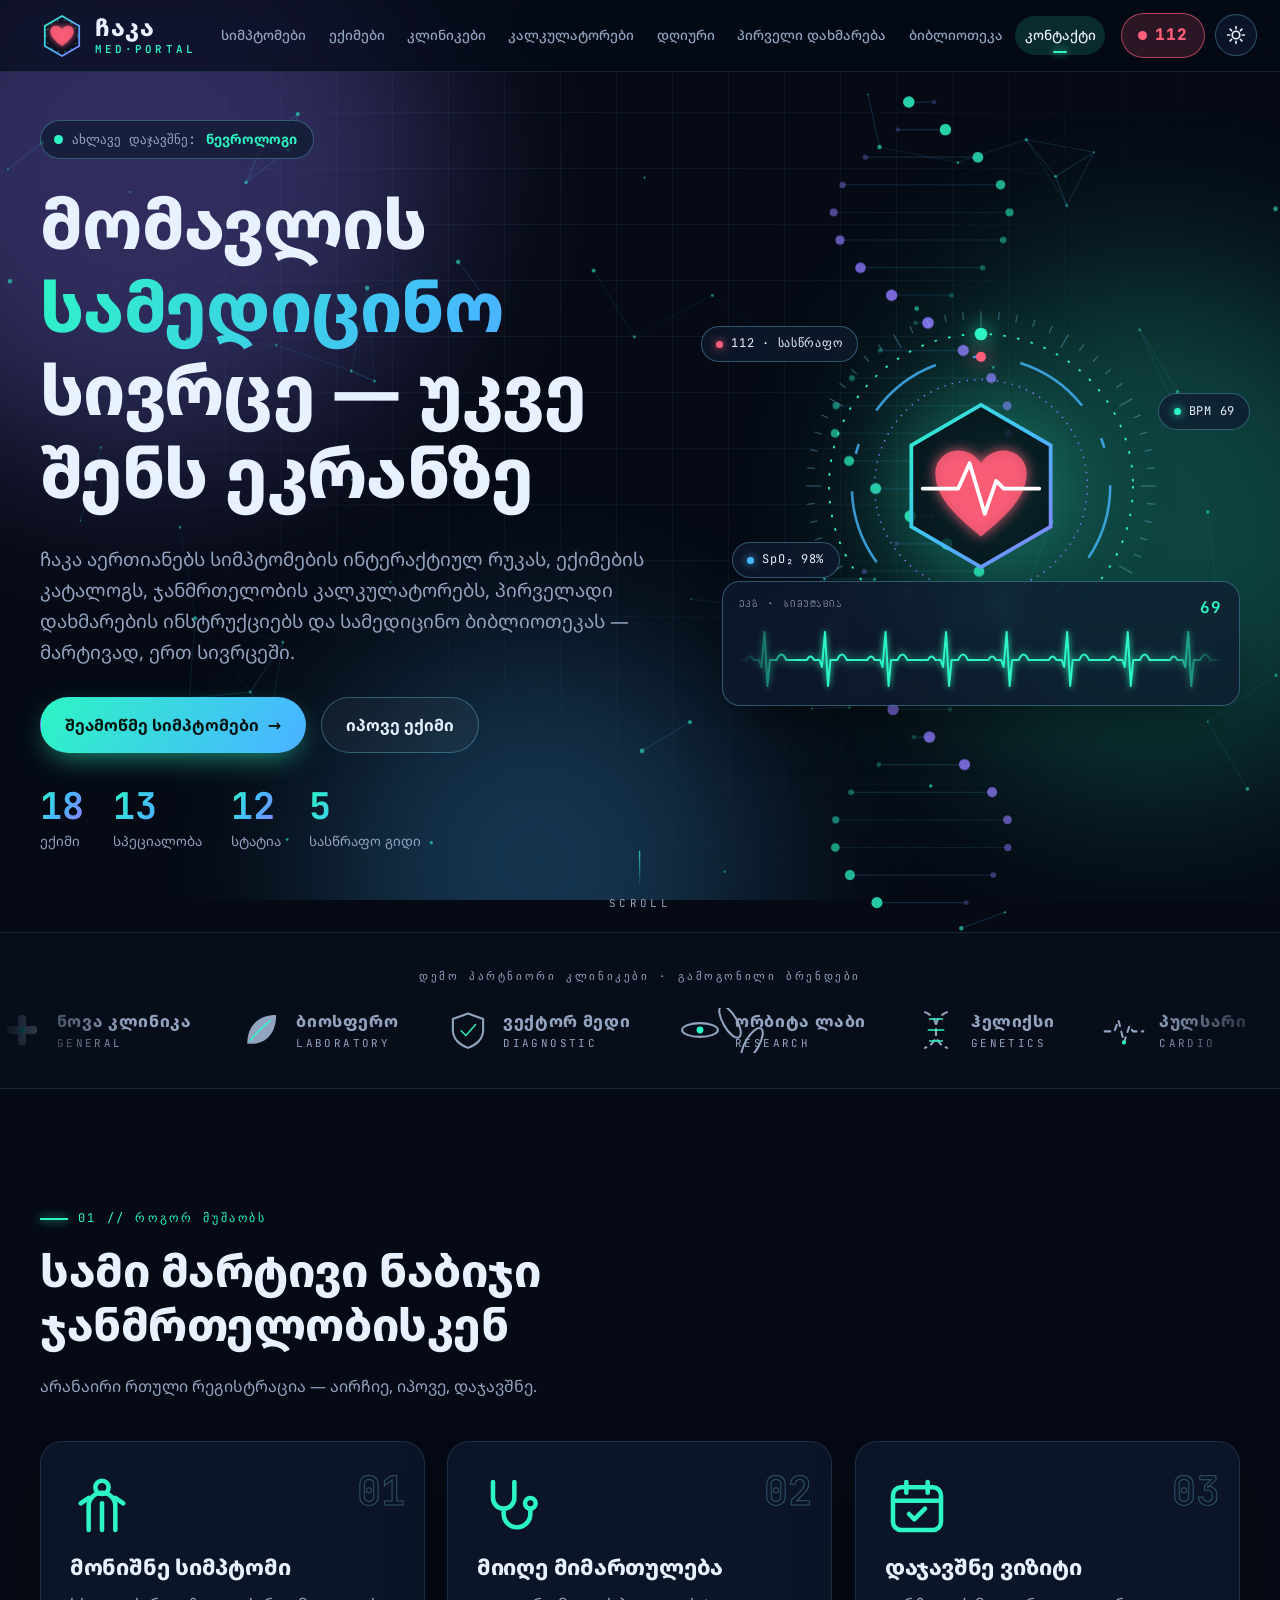
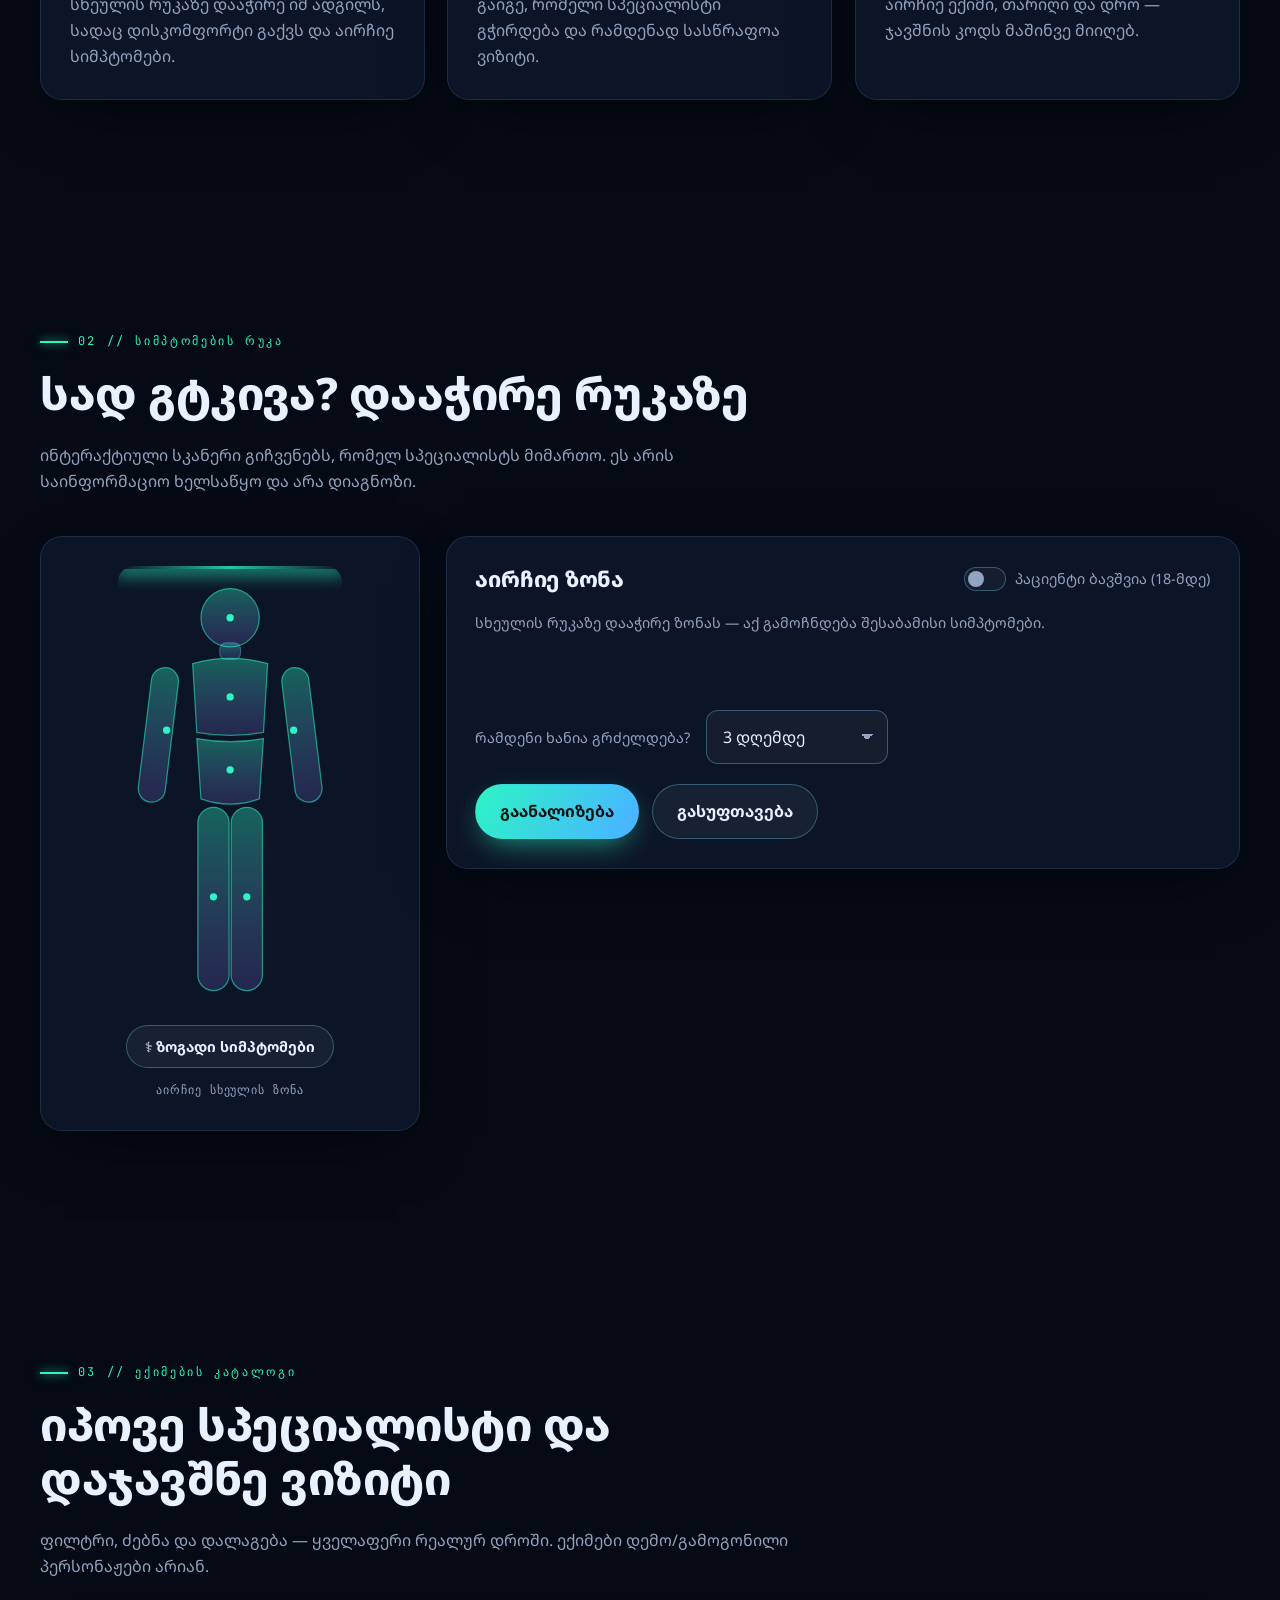
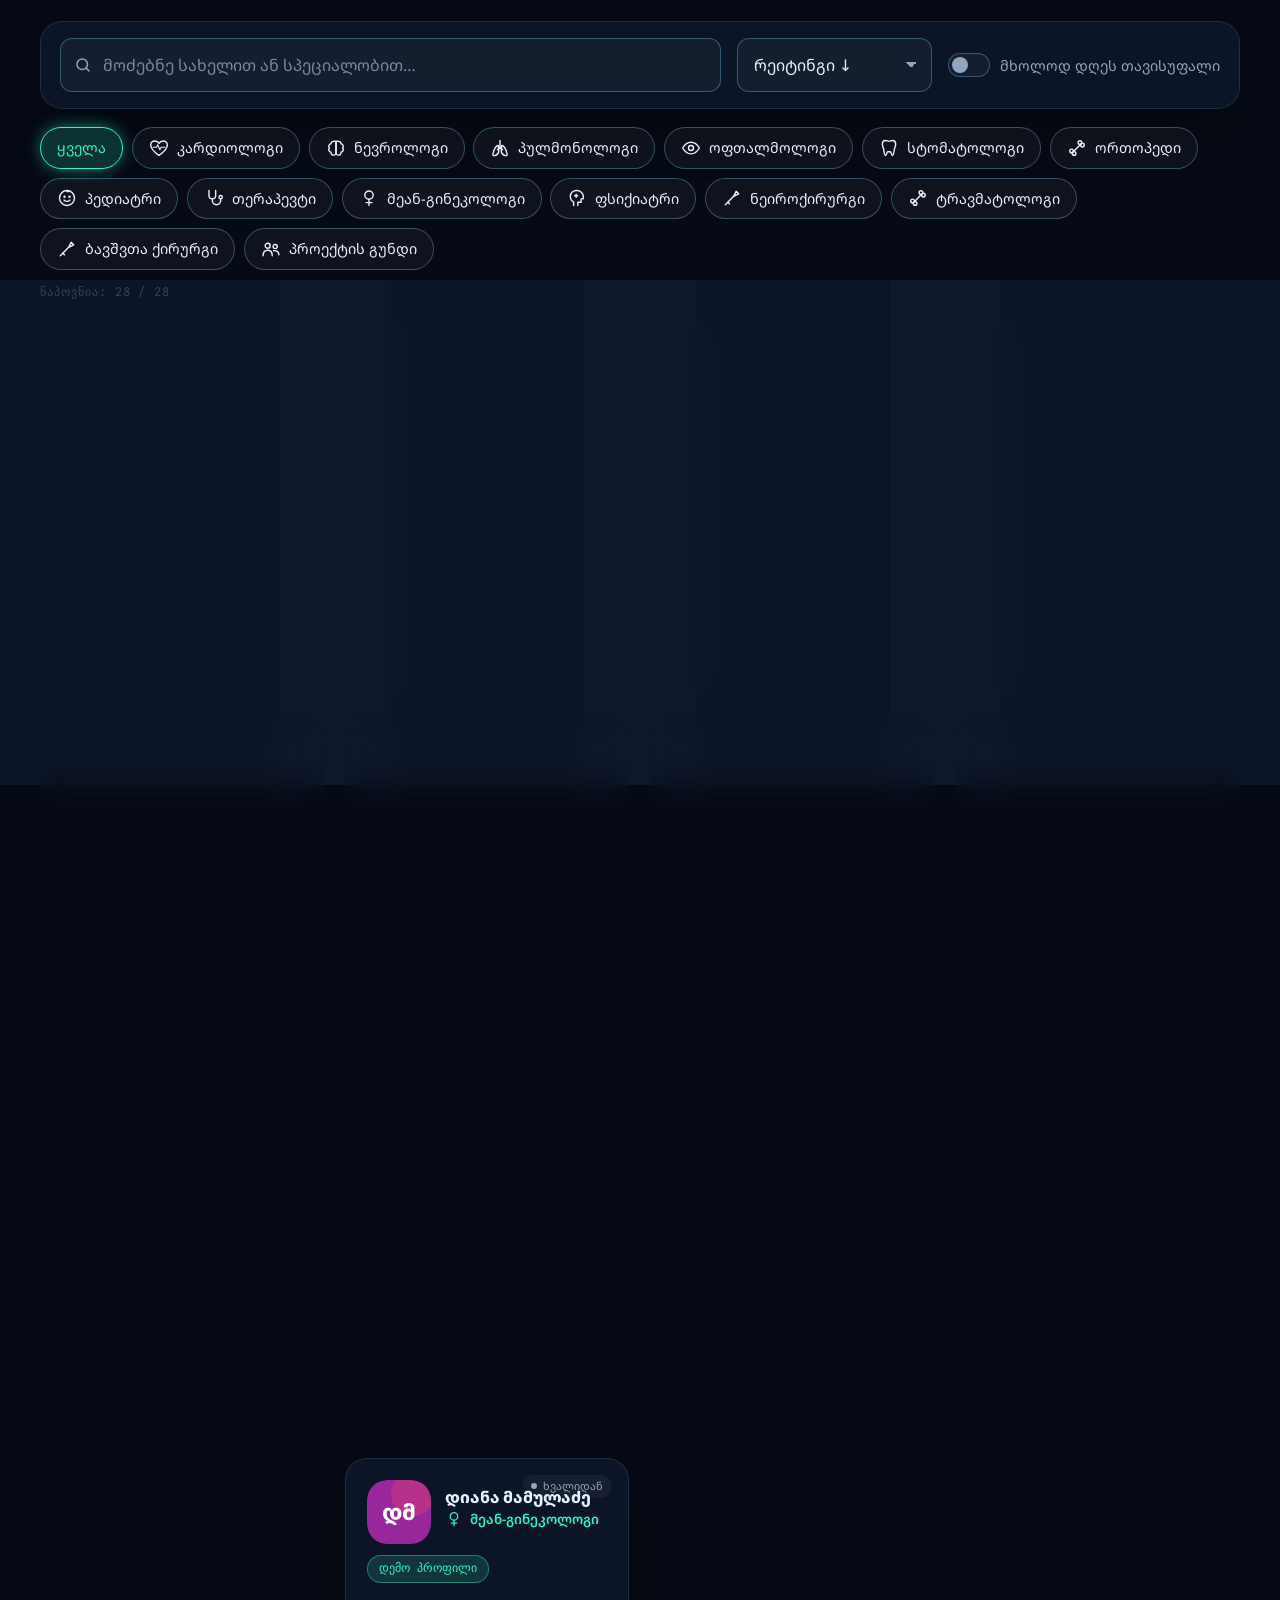
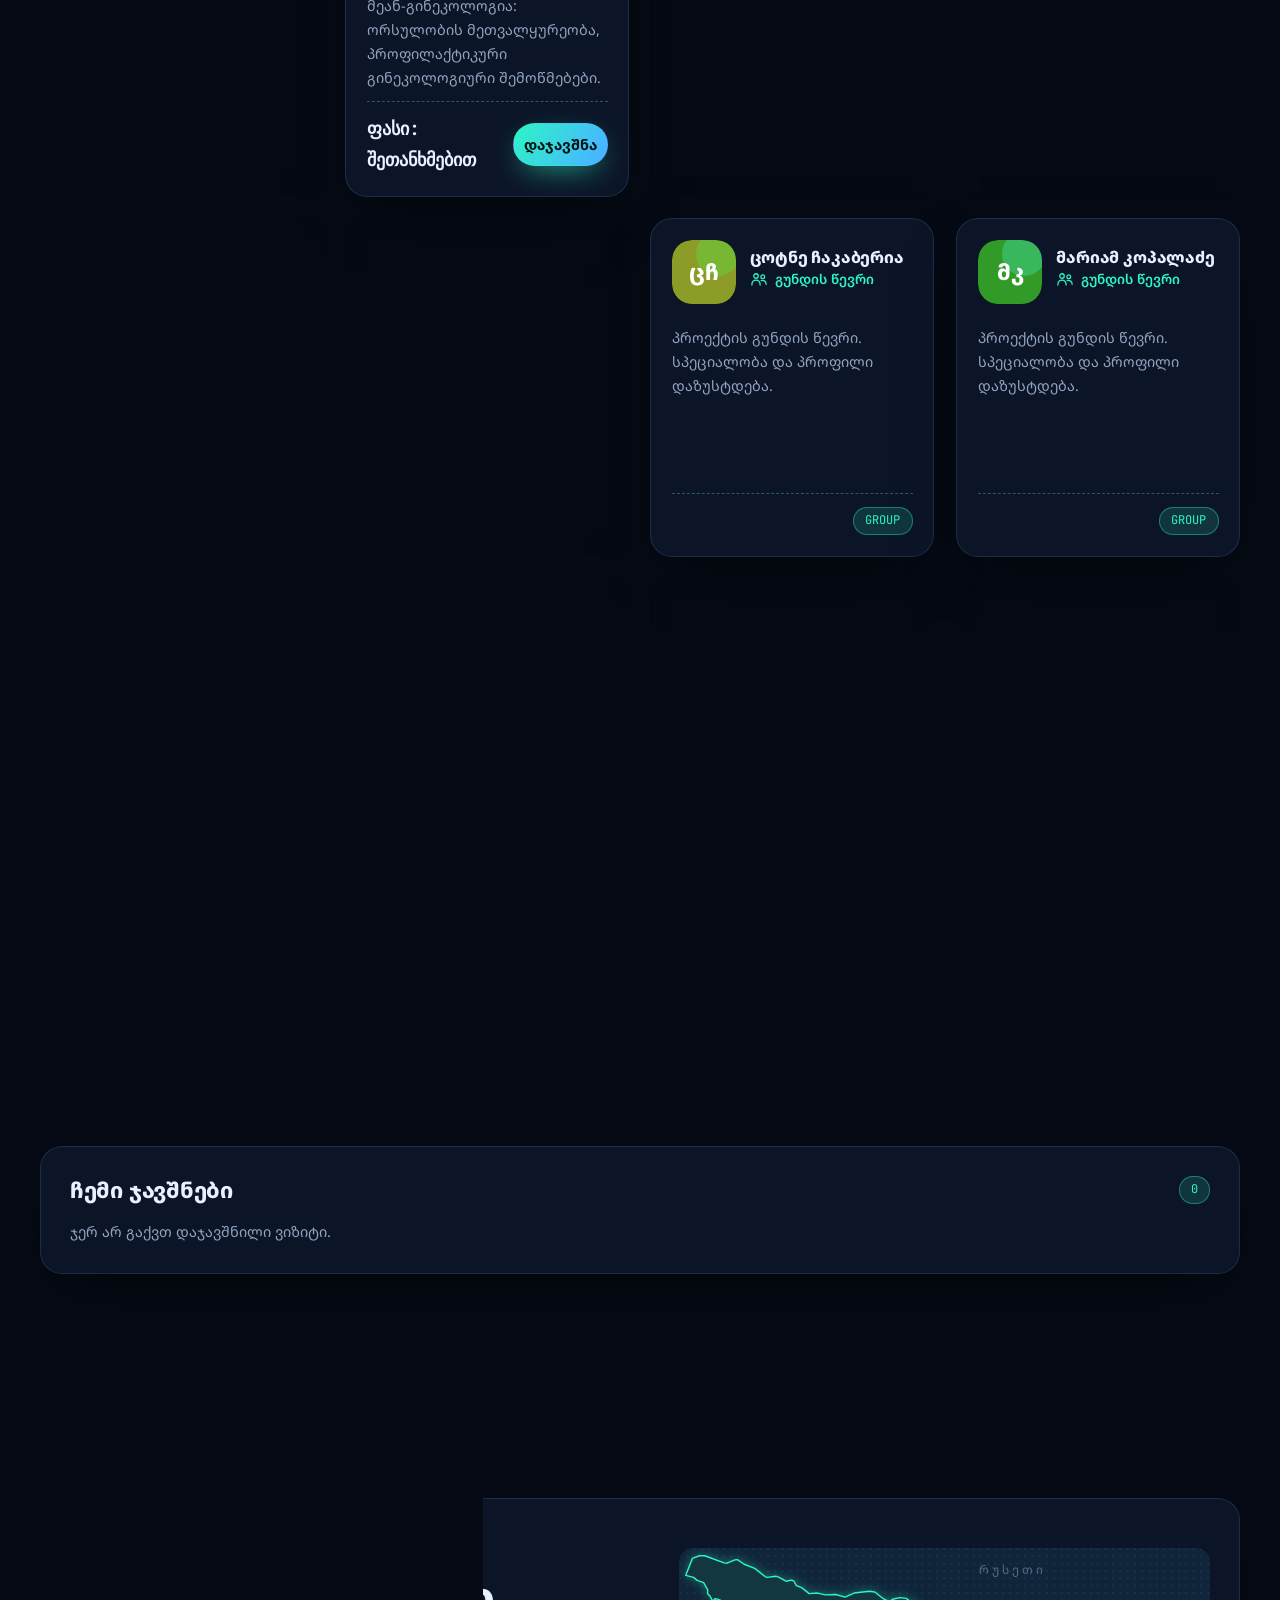
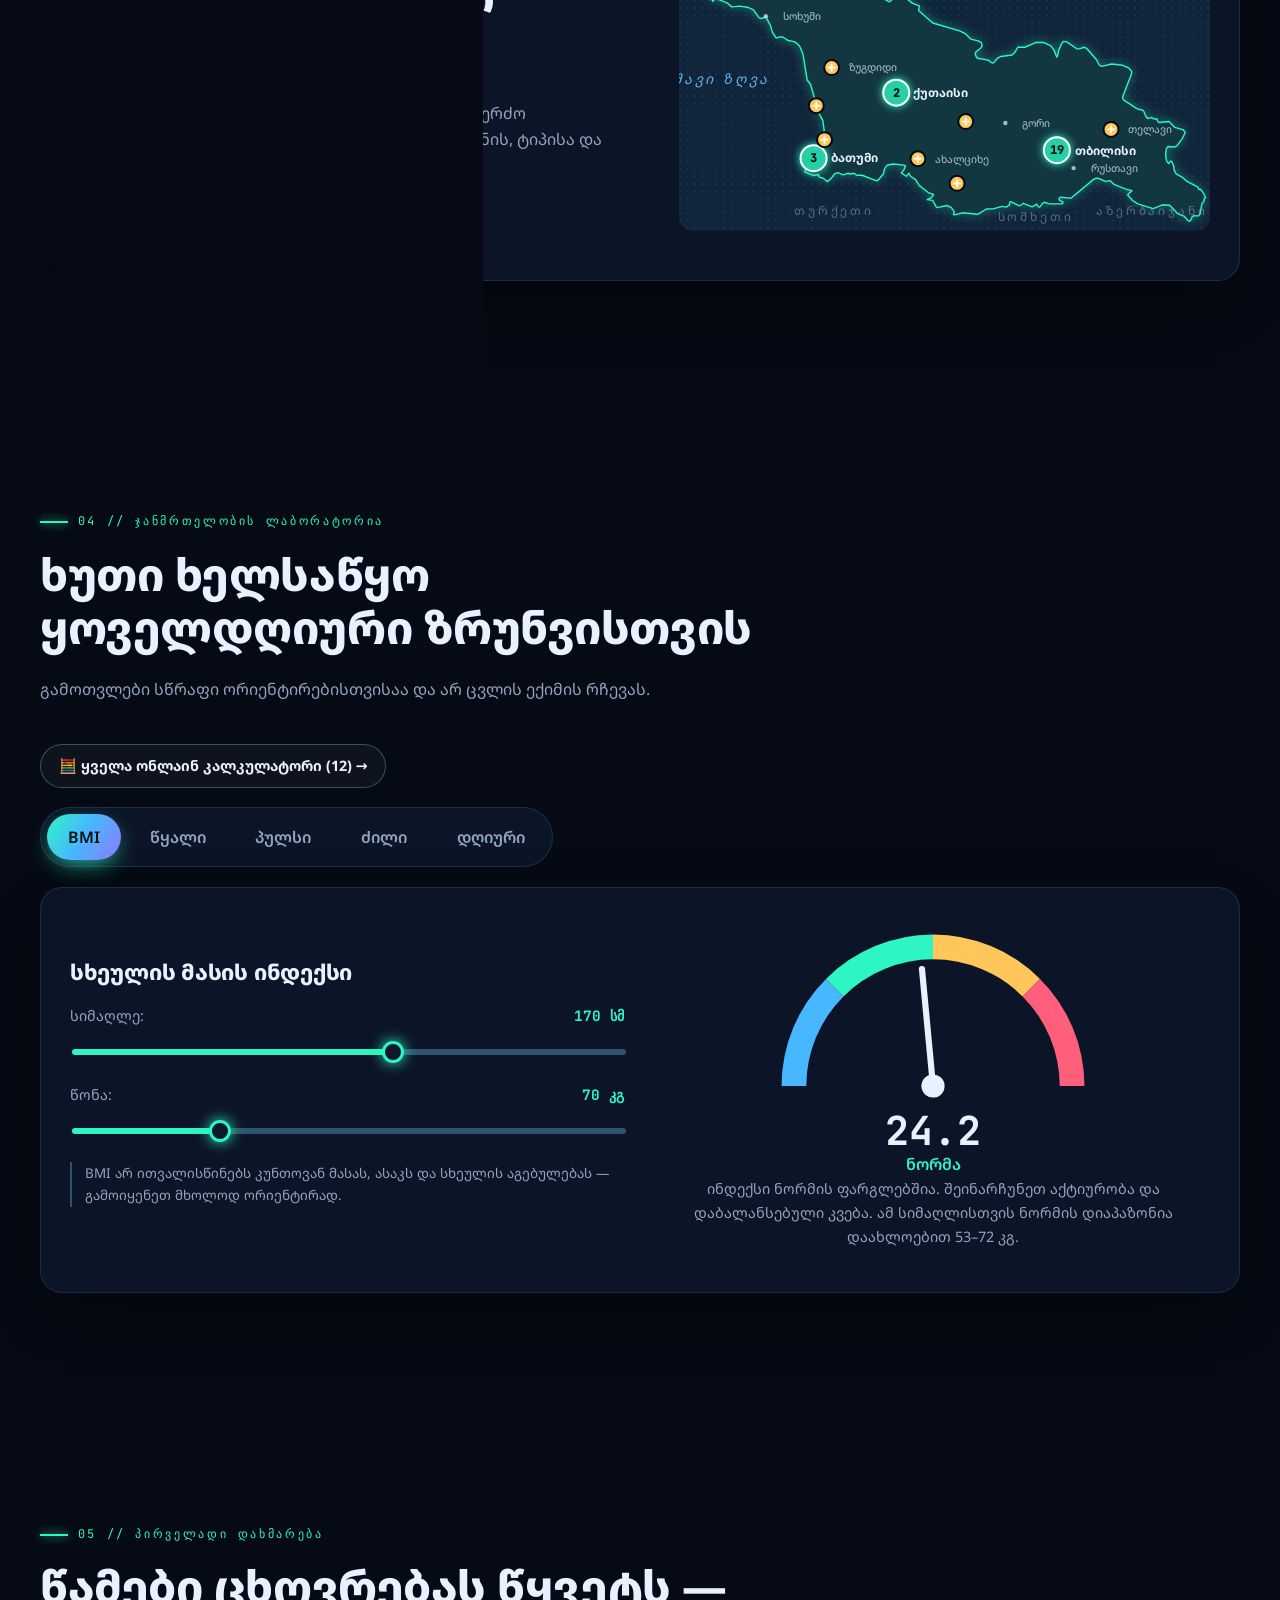
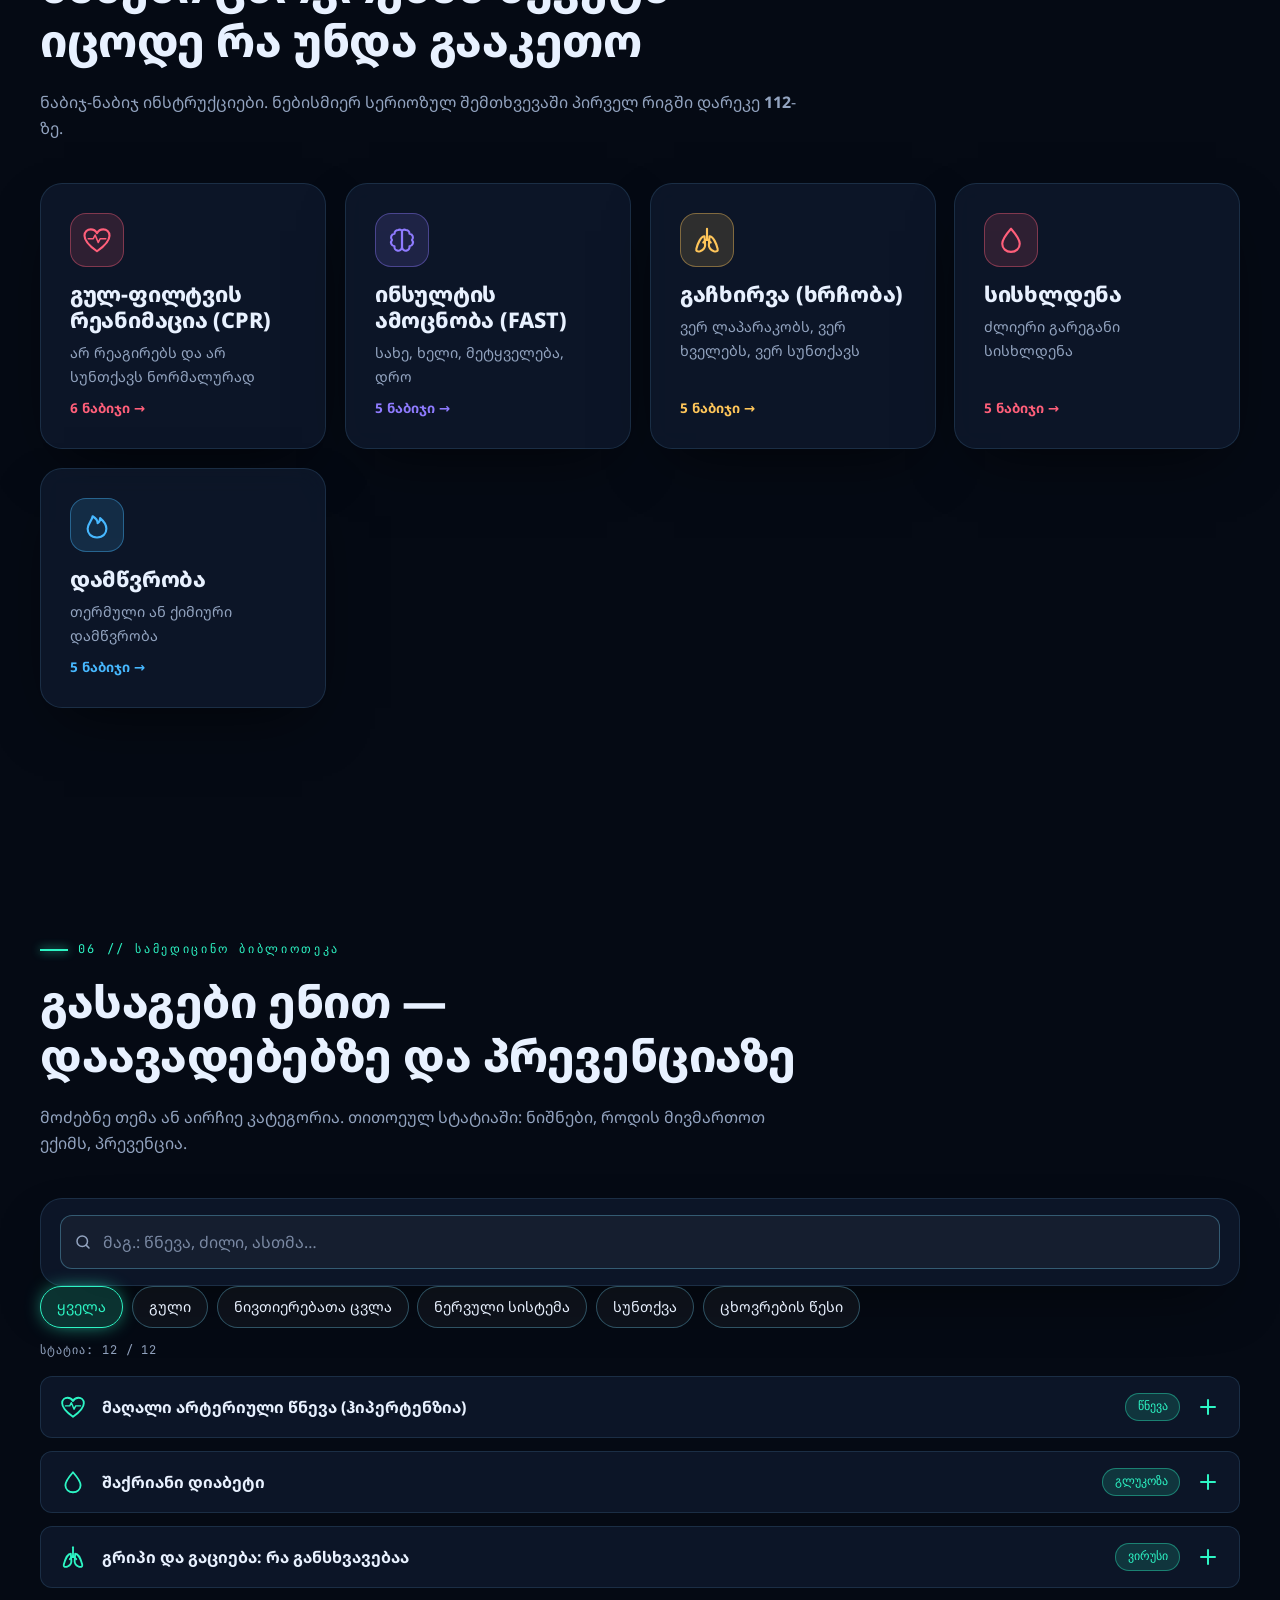
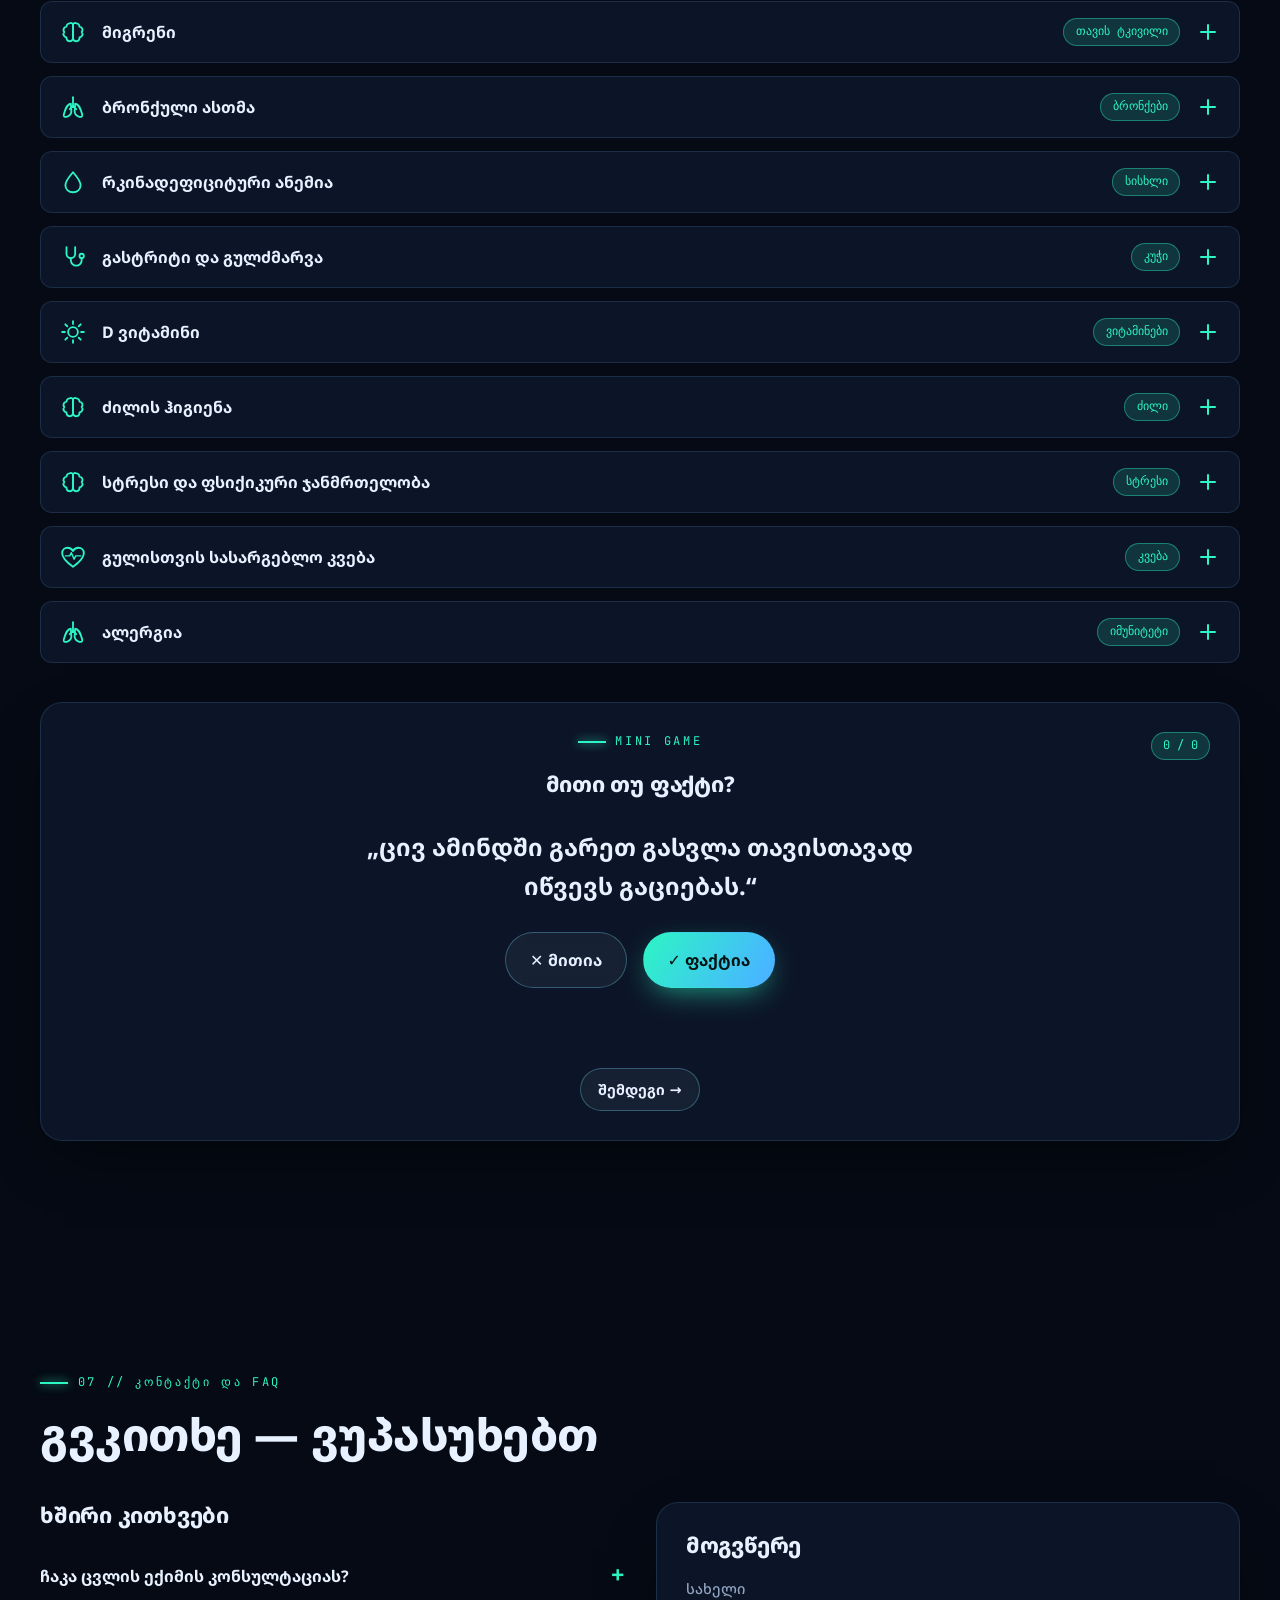
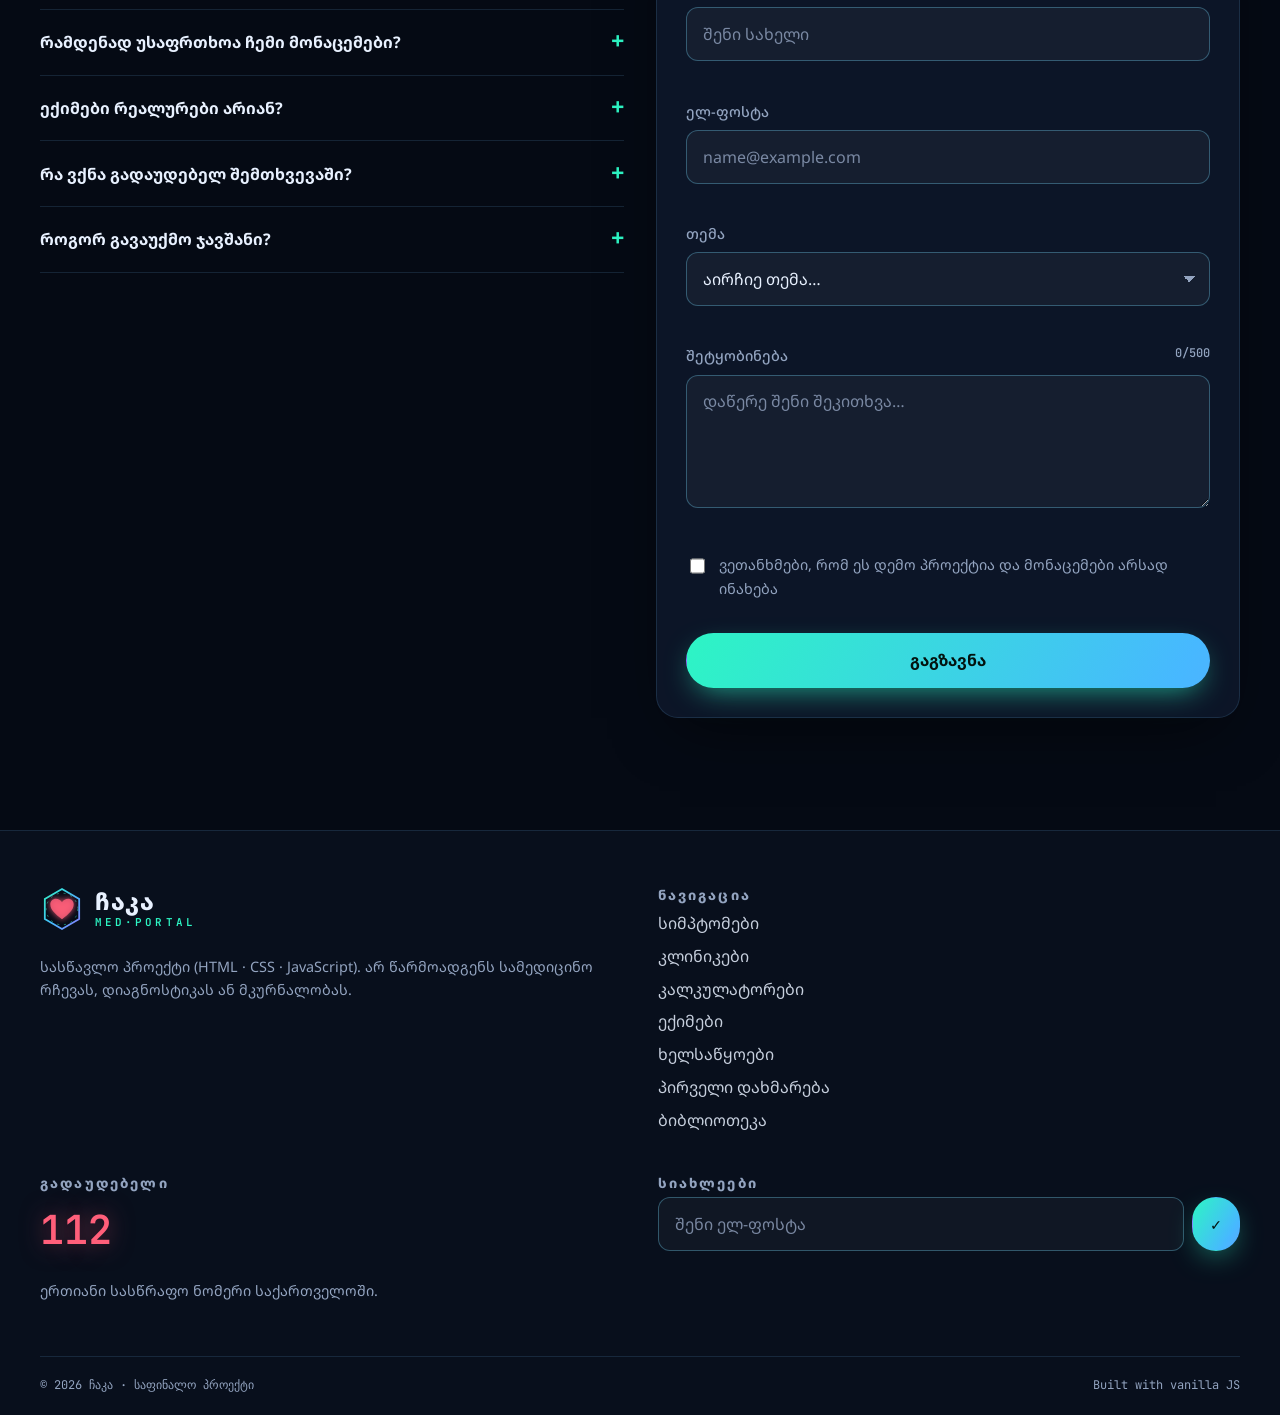
==== commit abe23849: "feat: ჯანმრთელობის დღიური (diary.html) — წონა, წნევა, პულსი, canvas გრაფიკი, CSV" ====
--- a/index.html
+++ b/index.html
@@ -48,6 +48,7 @@
         <a href="#doctors" data-spy="doctors">ექიმები</a>
         <a href="clinics.html">კლინიკები</a>
         <a href="calculators.html">კალკულატორები</a>
+        <a href="diary.html">დღიური</a>
         <a href="#firstaid" data-spy="firstaid">პირველი დახმარება</a>
         <a href="#library" data-spy="library">ბიბლიოთეკა</a>
         <a href="#contact" data-spy="contact">კონტაქტი</a>
--- a/css/layout.css
+++ b/css/layout.css
@@ -47,7 +47,7 @@
 .brand-name { font-weight: 800; font-size:var(--fs-xl); line-height: 1; display: flex; flex-direction: column; letter-spacing: .02em; }
 .brand-name small { font-size:var(--fs-2xs); letter-spacing: .28em; color: var(--mint); margin-top: 4px; font-weight: 600; }
 
-.main-nav { display: flex; gap: .2rem; }
+.main-nav { display: flex; gap: .2rem; white-space: nowrap; }
 .main-nav a {
   position: relative; padding: .55rem .85rem; border-radius: 999px; color: var(--muted);
   font-size:var(--fs-md); font-weight: 500; transition: color .25s, background .25s;
--- a/css/pages.css
+++ b/css/pages.css
@@ -109,3 +109,32 @@
   .clinic-list { max-height: 380px; }
 }
 @media (max-width: 520px) { .calc-form { grid-template-columns: 1fr; } }
+
+/* „ჩემთან ახლოს“ */
+.user-dot { fill: var(--sky); stroke: var(--white); }
+.user-pulse { fill: color-mix(in srgb, var(--sky) 35%, transparent); transform-box: fill-box; transform-origin: center; animation: userPulse 2s ease-out infinite; }
+.user-mk { pointer-events: none; }
+@keyframes userPulse { from { transform: scale(.5); opacity: 1; } to { transform: scale(2.2); opacity: 0; } }
+.near-row { display: flex; gap: .6rem; align-items: center; flex-wrap: wrap; }
+.dist { color: var(--mint); font-family: var(--mono); font-size: var(--fs-xs); }
+
+/* ჯავშნები */
+.booking-item.is-past { opacity: .55; }
+.booking-all { display: flex; justify-content: flex-end; padding-top: .4rem; }
+
+/* ჯანმრთელობის დღიური */
+.diary-layout { display: grid; grid-template-columns: minmax(280px, 380px) minmax(0, 1fr); gap: 1.4rem; align-items: start; }
+.diary-main { display: grid; gap: 1.4rem; min-width: 0; }
+.chart-wrap { position: relative; height: clamp(240px, 38vw, 340px); }
+.chart-wrap canvas { width: 100%; height: 100%; touch-action: pan-y; }
+.chart-empty { position: absolute; inset: 0; display: grid; place-items: center; text-align: center; padding: var(--sp-3); }
+.legend { display: flex; gap: var(--sp-3); flex-wrap: wrap; font-size: var(--fs-sm); color: var(--muted); margin-top: var(--sp-2); }
+.legend i { display: inline-block; width: .7rem; height: .7rem; border-radius: 50%; background: var(--c); margin-right: .4rem; }
+.d-stats { display: grid; grid-template-columns: repeat(auto-fit, minmax(110px, 1fr)); gap: var(--sp-2); margin-top: var(--sp-3); }
+.d-stat { padding: .6rem .8rem; border-radius: var(--radius-sm); background: var(--surface-2); border: 1px solid var(--line); }
+.d-stat small { display: block; color: var(--muted); font-size: var(--fs-xs); }
+.d-stat b { font-size: var(--fs-lg); }
+.d-stat.up b { color: var(--amber); } .d-stat.down b { color: var(--mint); }
+.diary-actions { display: flex; gap: .6rem; flex-wrap: wrap; margin-top: var(--sp-3); }
+@media (max-width: 860px) { .diary-layout { grid-template-columns: 1fr; } }
+.chart-empty[hidden] { display: none; }
--- a/css/responsive.css
+++ b/css/responsive.css
@@ -1,12 +1,12 @@
 /* ==========================================================
    responsive.css — ადაპტური დიზაინი (Mobile-first overrides)
    ========================================================== */
-@media (max-width: 1080px) {
+@media (max-width: 1280px) {
   .main-nav a { padding: .5rem .6rem; font-size:var(--fs-sm); }
   .footer-grid { grid-template-columns: 1fr 1fr; }
 }
 
-@media (max-width: 960px) {
+@media (max-width: 1060px) {
   .burger { display: flex; }
   .main-nav {
     position: fixed; left: 0; right: 0; top: var(--header-h); flex-direction: column; gap: .2rem; padding: 1rem;
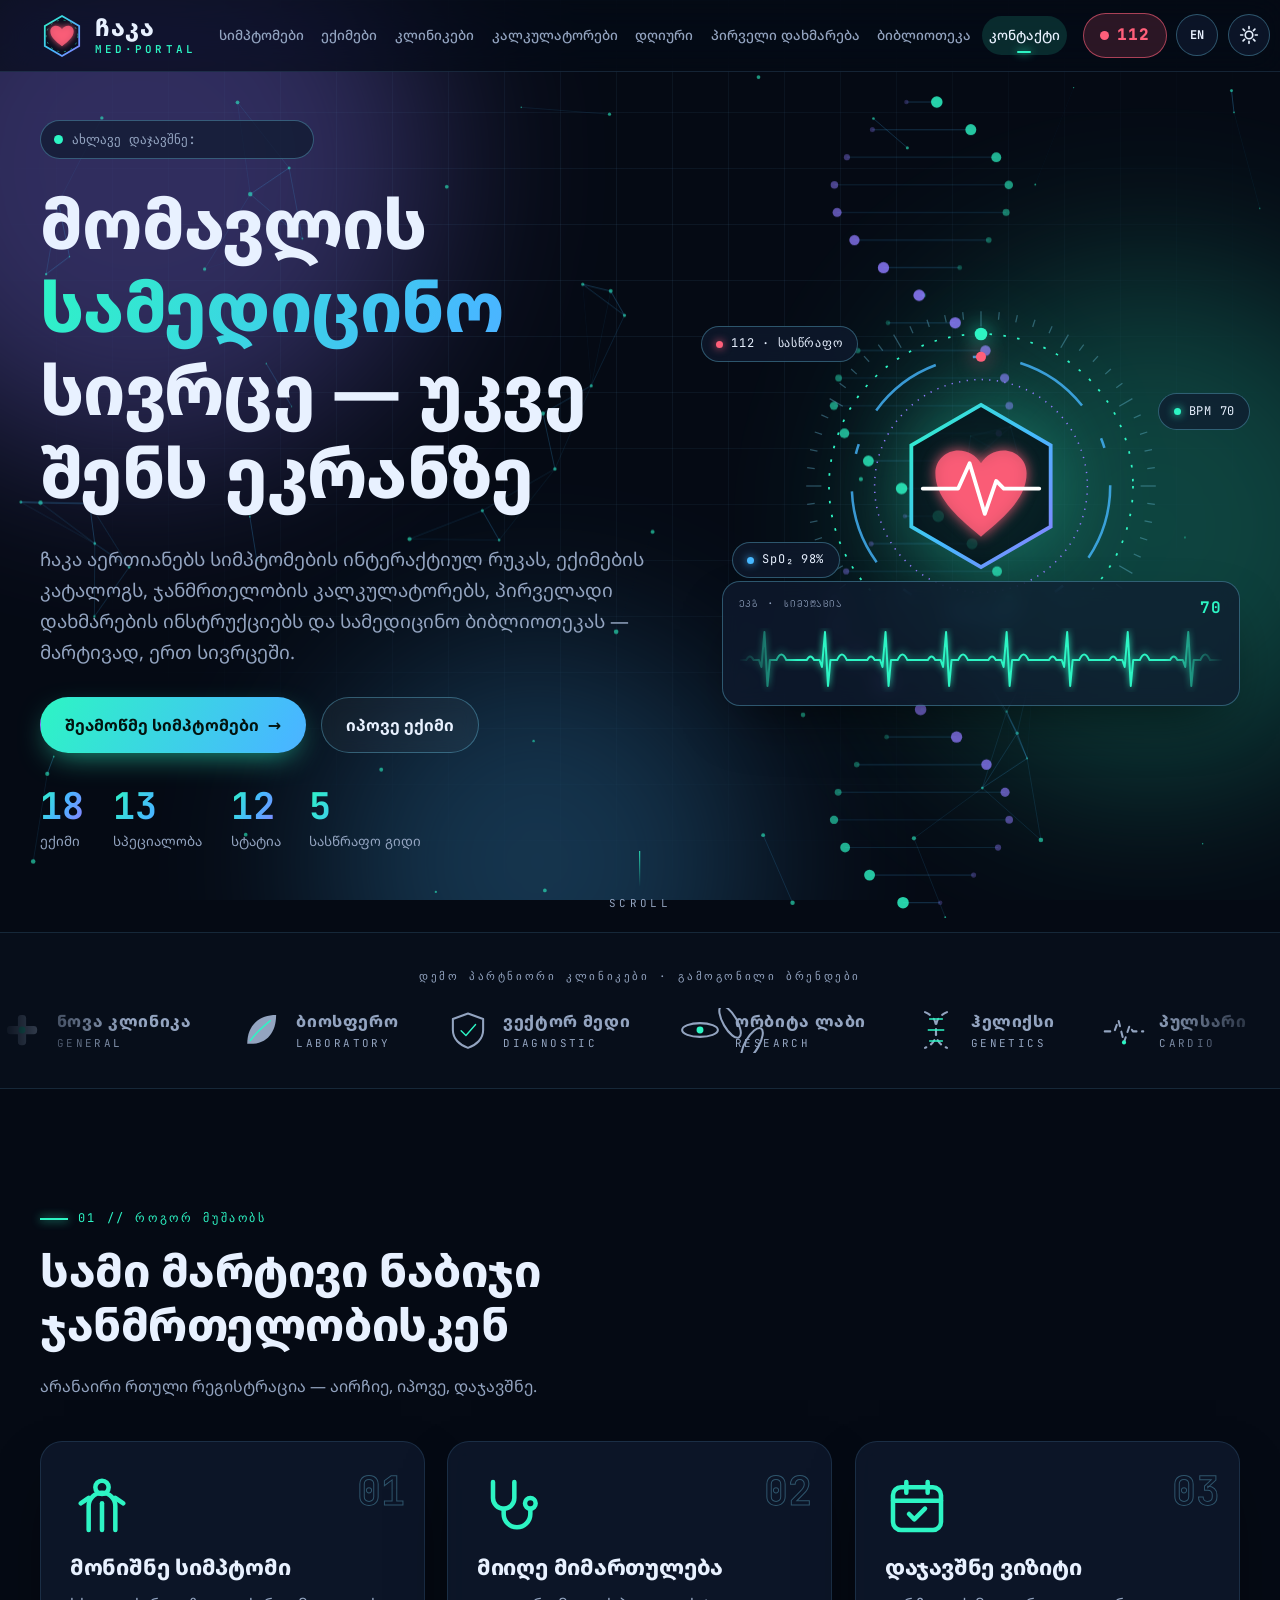
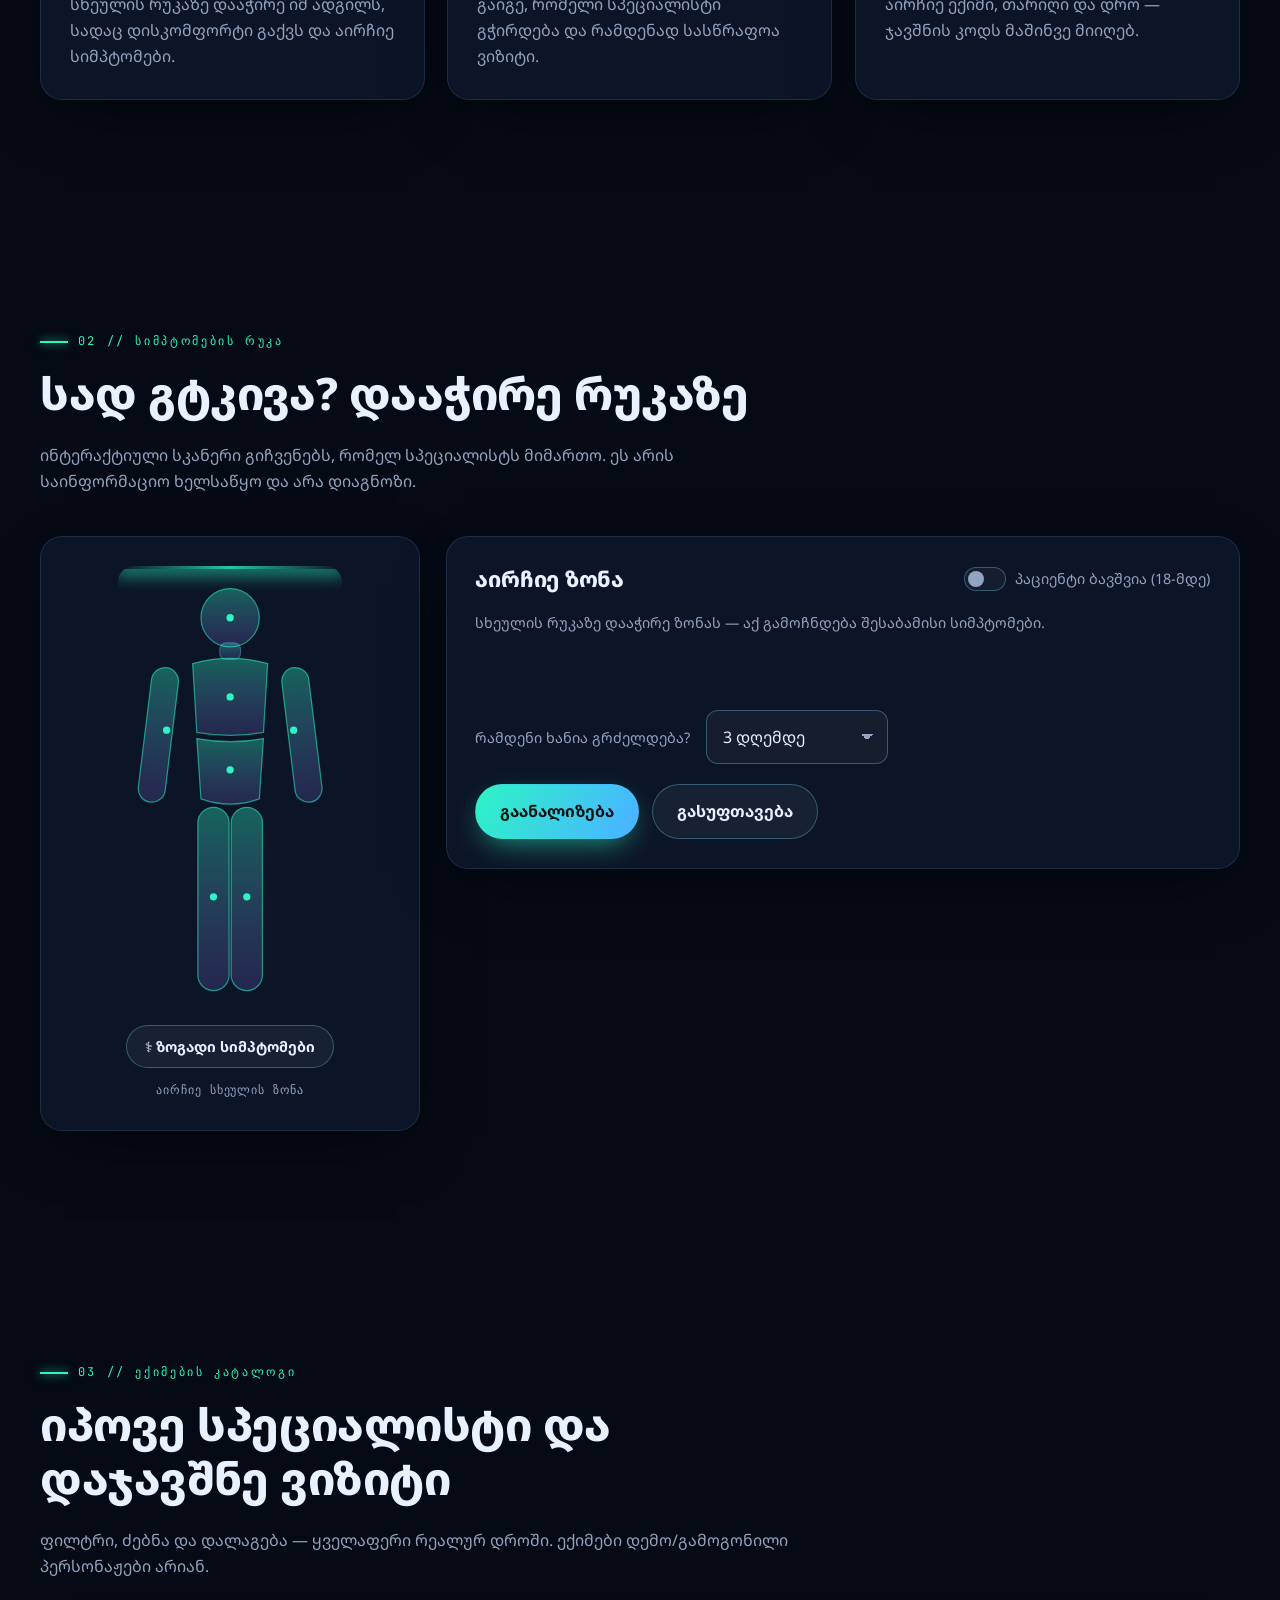
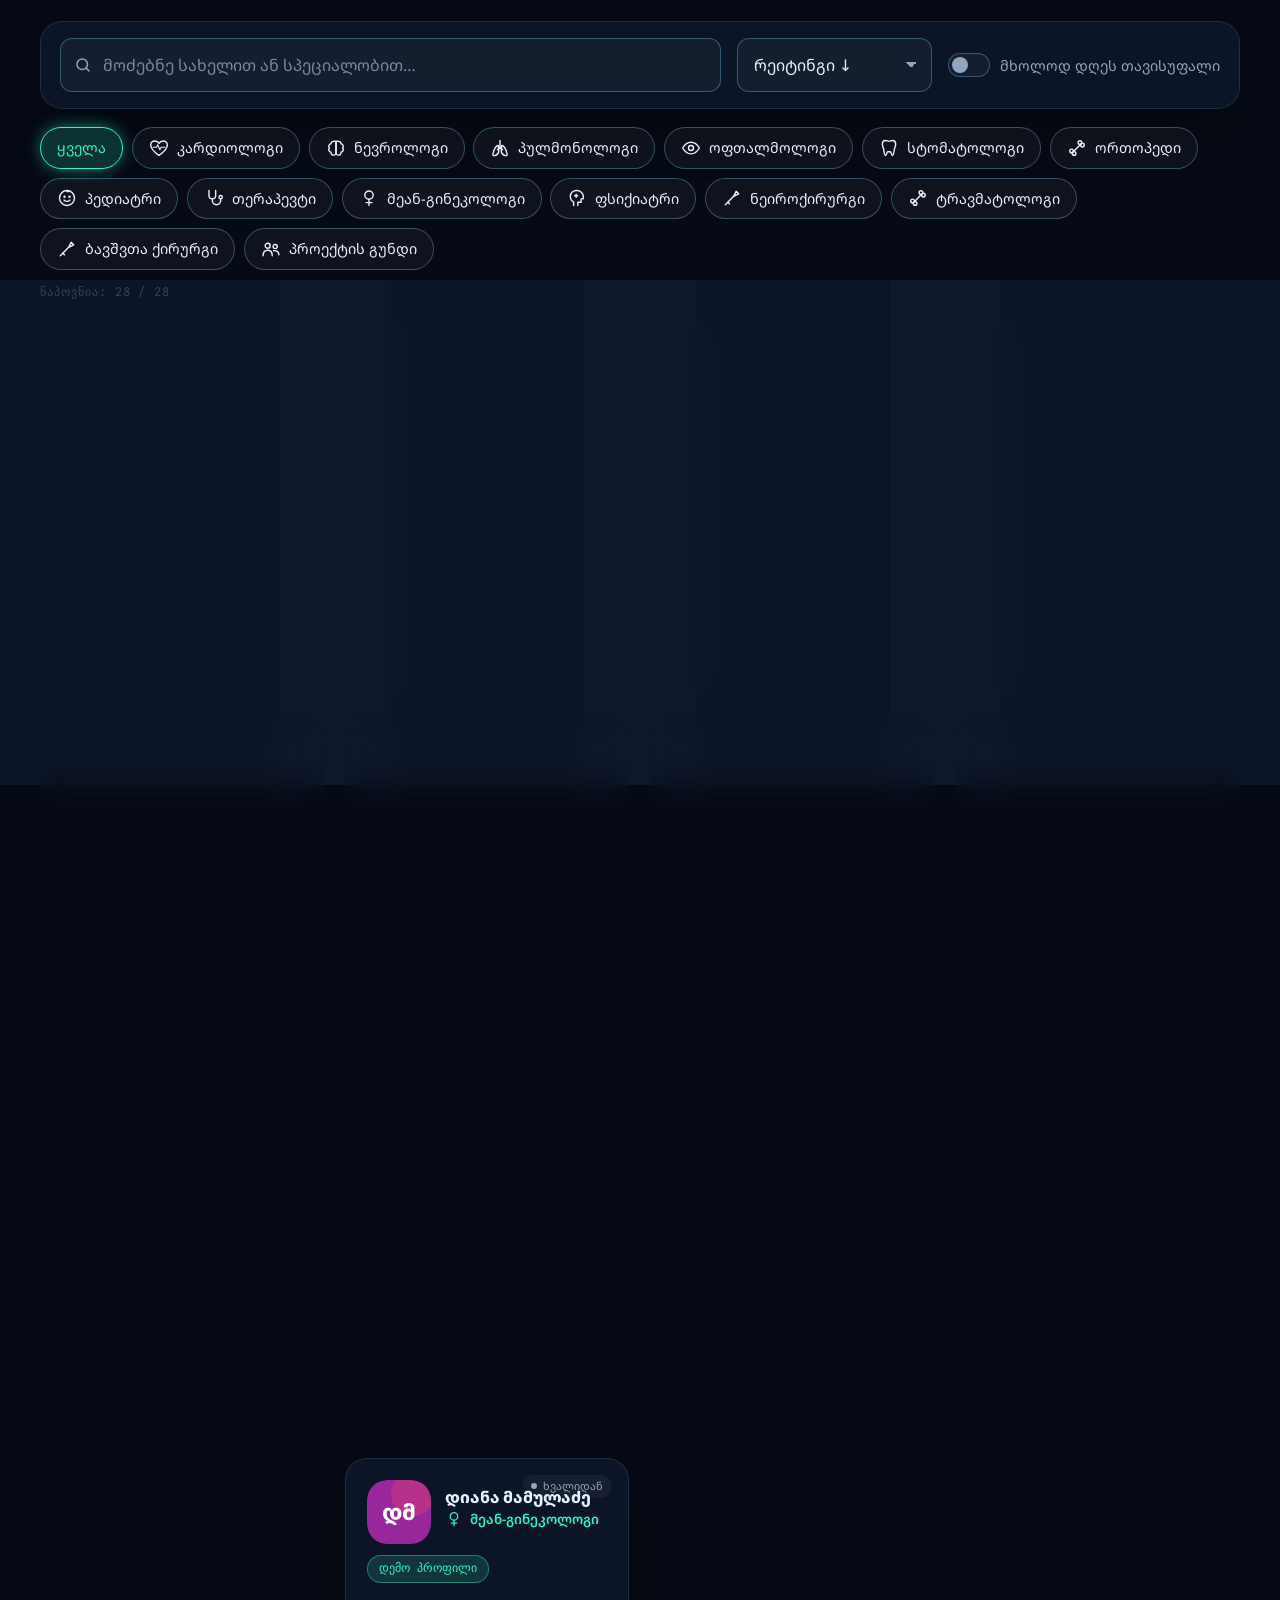
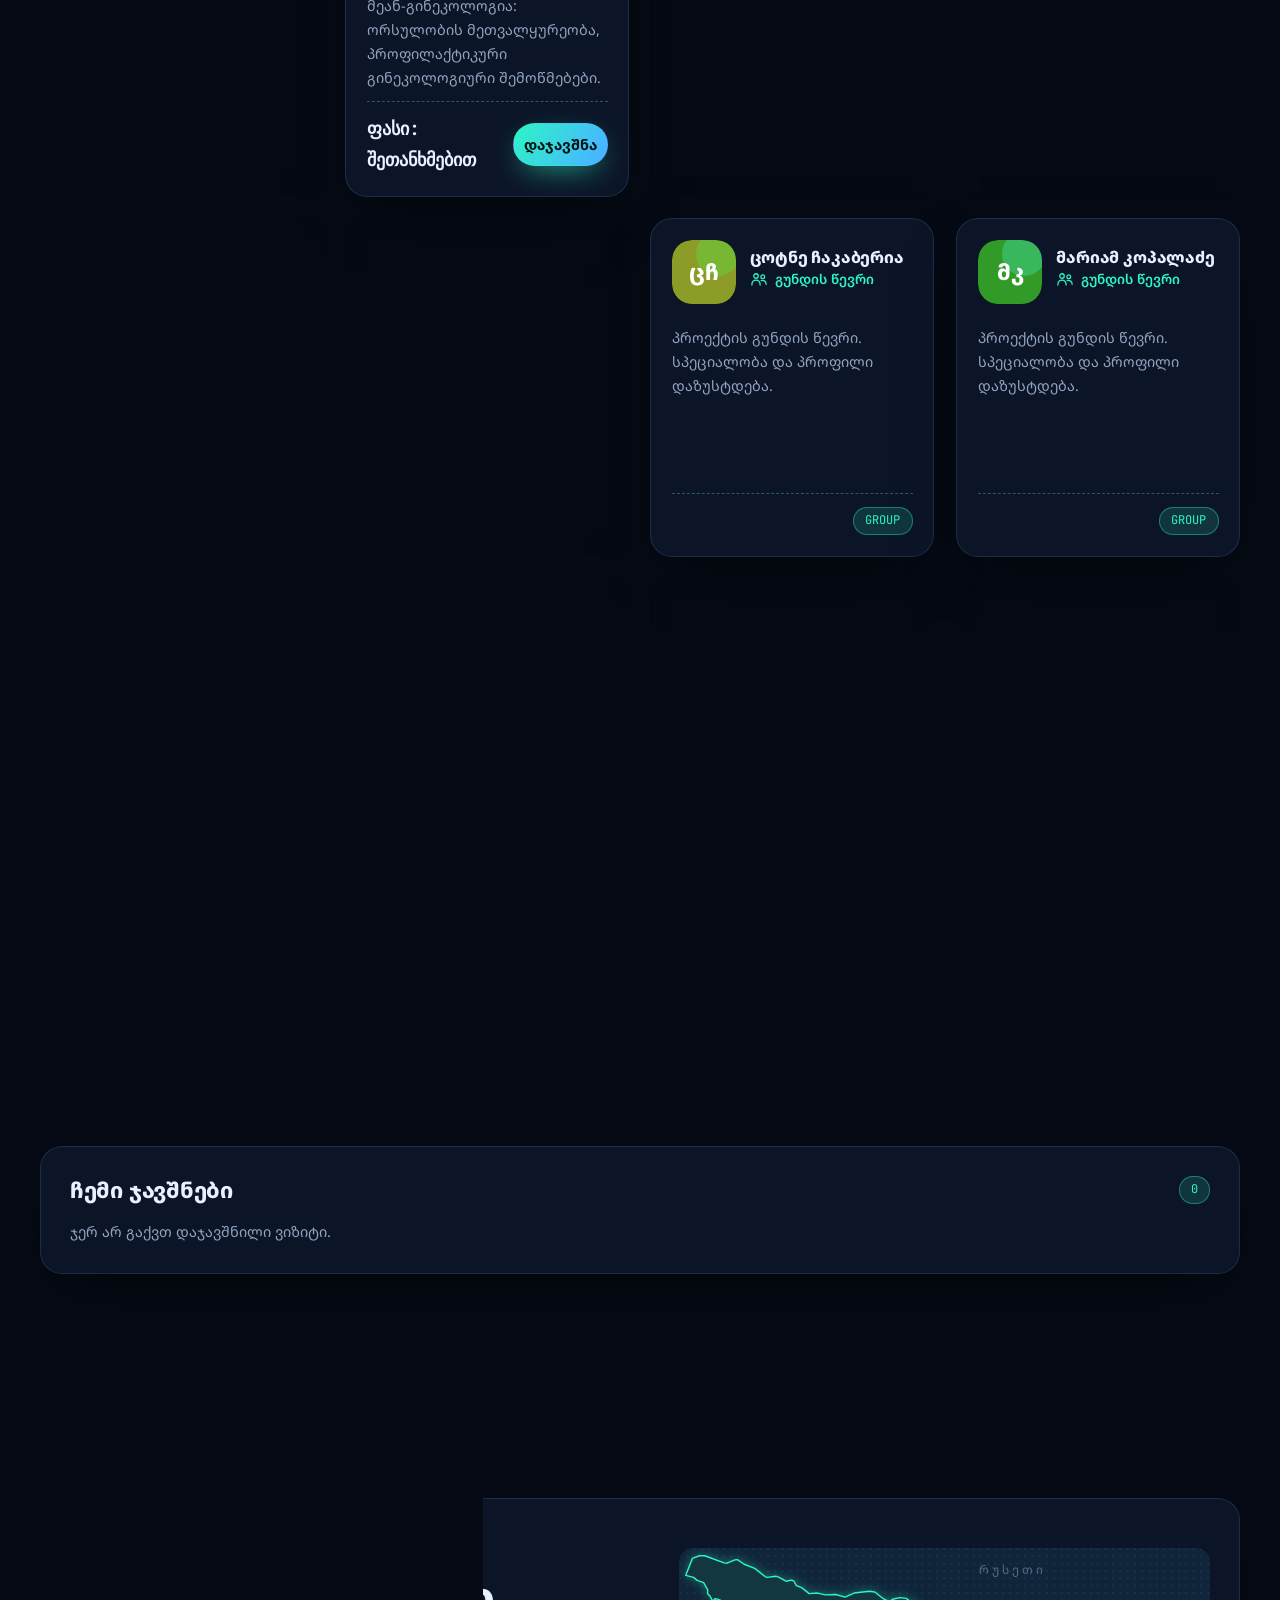
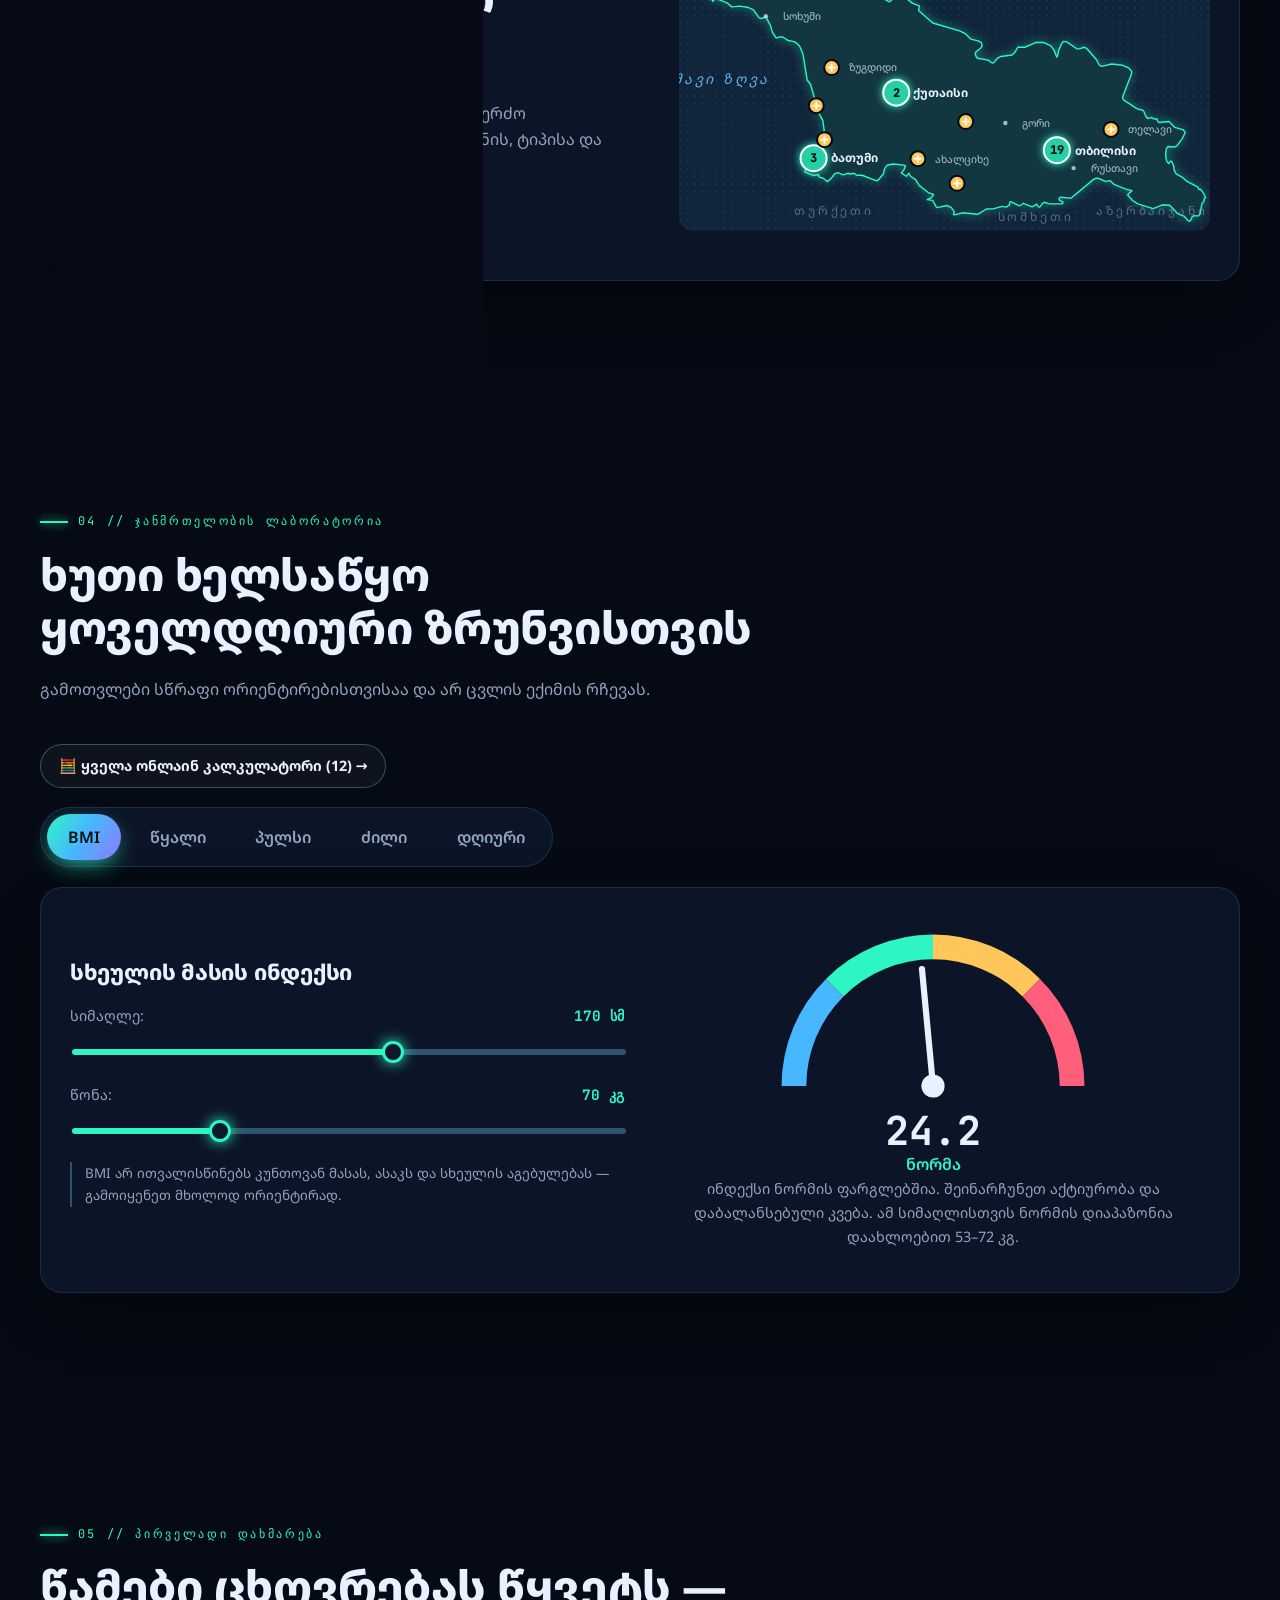
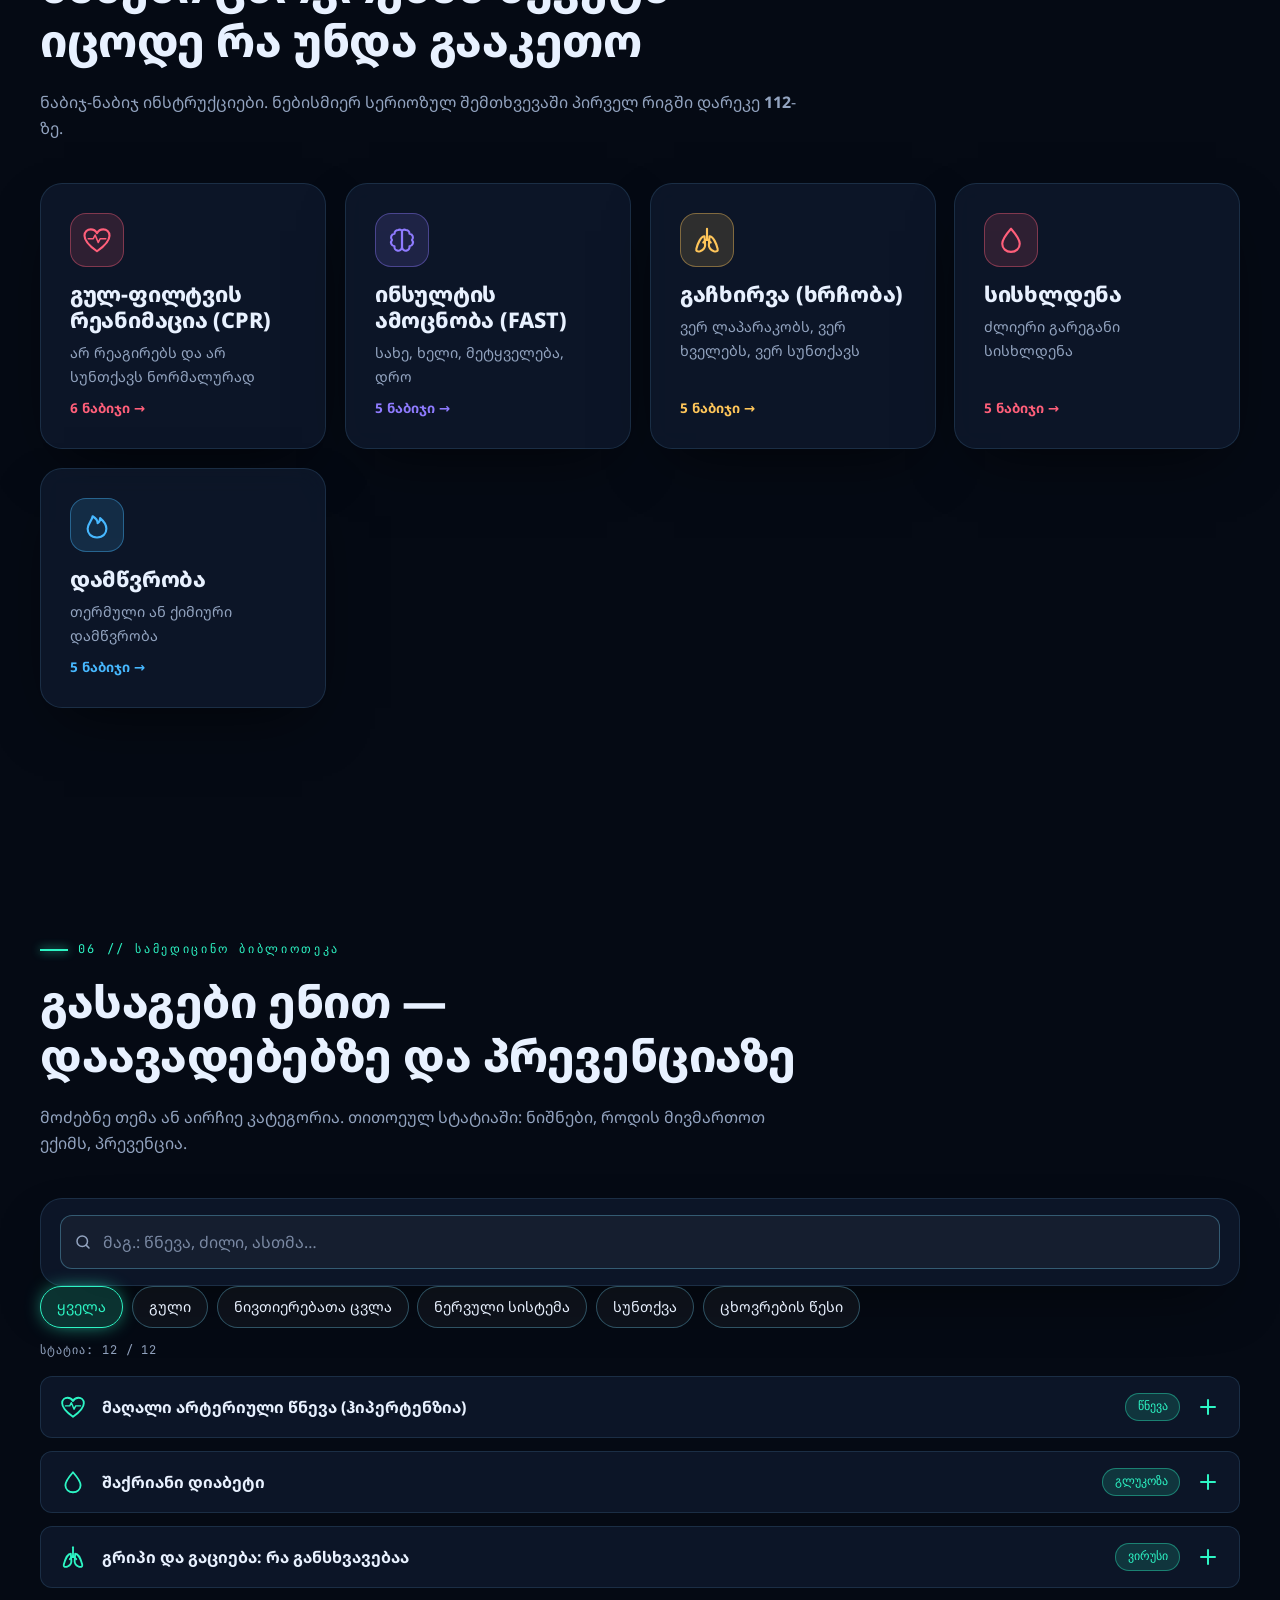
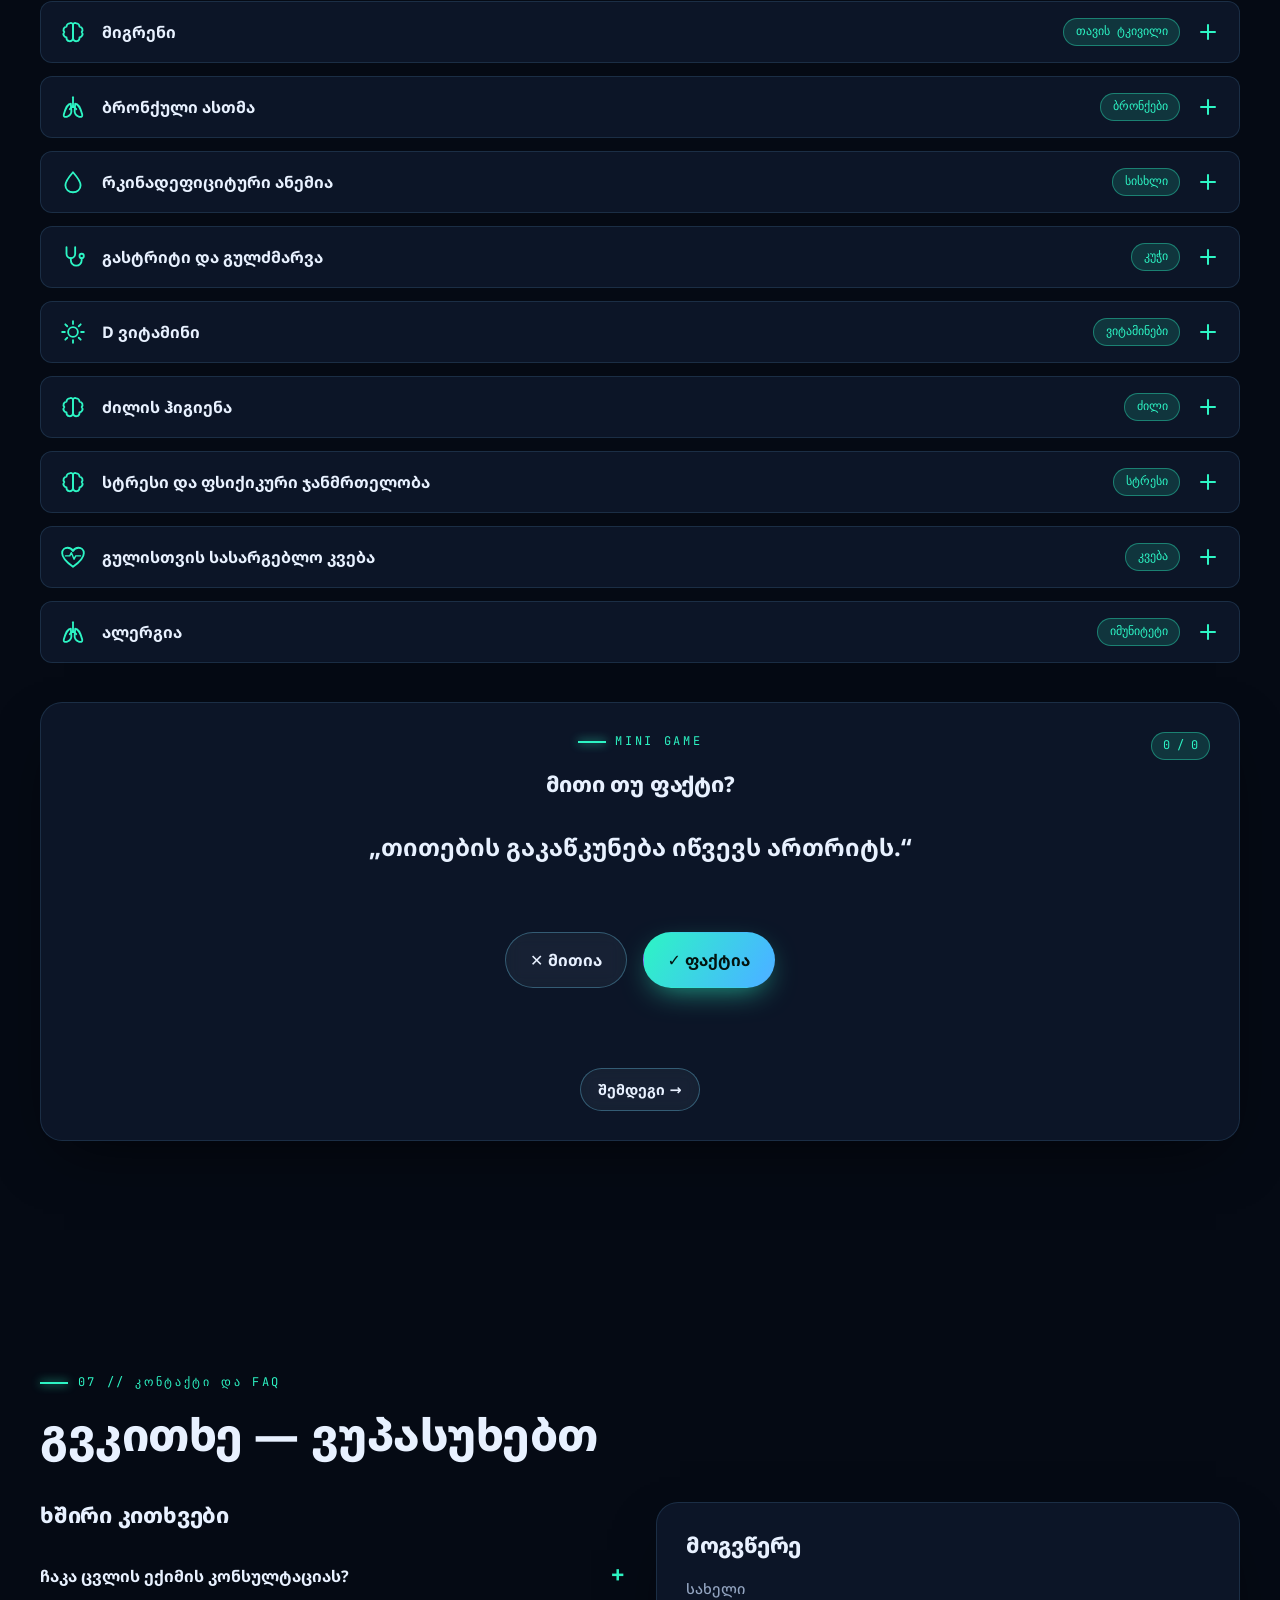
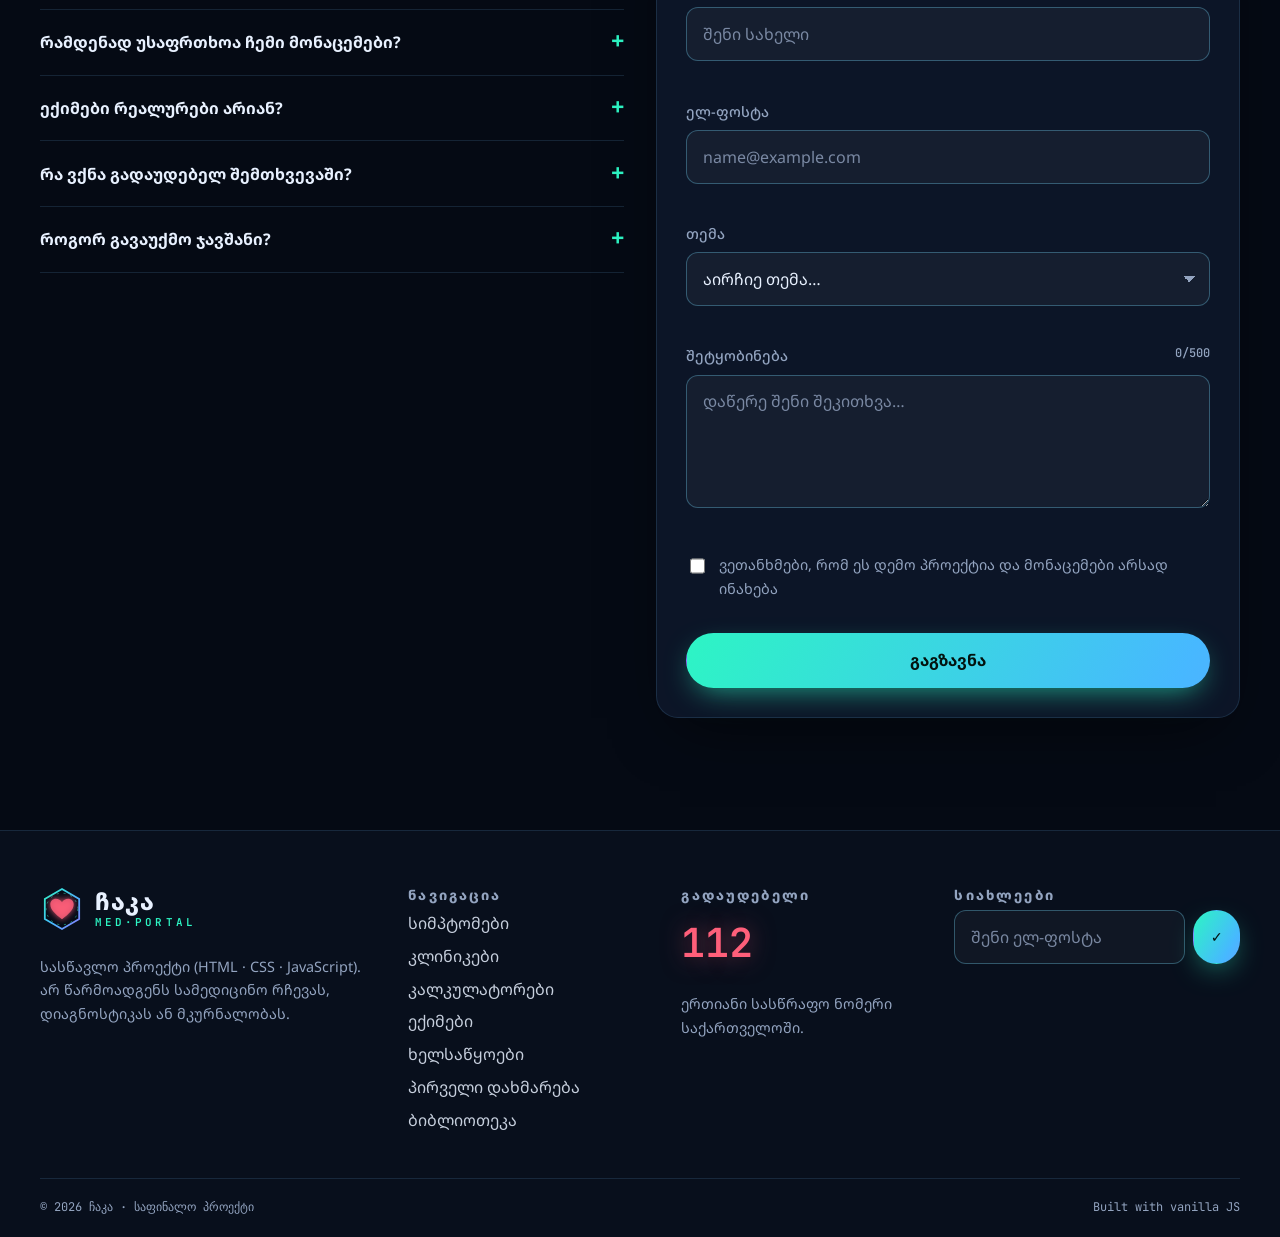
==== commit 7eed7e6d: "Merge PR: health diary + i18n" ====
--- a/index.html
+++ b/index.html
@@ -511,6 +511,8 @@
   <script src="js/firstaid.js"></script>
   <script src="js/library.js"></script>
   <script src="js/contact.js"></script>
+  <script src="js/i18n-en.js"></script>
+  <script src="js/i18n.js"></script>
   <script src="js/main.js"></script>
 </body>
 </html>
--- a/css/pages.css
+++ b/css/pages.css
@@ -138,3 +138,7 @@
 .diary-actions { display: flex; gap: .6rem; flex-wrap: wrap; margin-top: var(--sp-3); }
 @media (max-width: 860px) { .diary-layout { grid-template-columns: 1fr; } }
 .chart-empty[hidden] { display: none; }
+
+/* ენის გადამრთველი */
+.lang-btn { font-family: var(--mono); font-size: var(--fs-xs); font-weight: var(--fw-bold); letter-spacing: .04em; }
+html[lang="en"] .clinic-detail .en { display: none; }
--- a/css/responsive.css
+++ b/css/responsive.css
@@ -1,12 +1,15 @@
 /* ==========================================================
    responsive.css — ადაპტური დიზაინი (Mobile-first overrides)
    ========================================================== */
-@media (max-width: 1280px) {
-  .main-nav a { padding: .5rem .6rem; font-size:var(--fs-sm); }
+@media (max-width: 1440px) {
+  .main-nav a { padding: .5rem .45rem; font-size: var(--fs-sm); }
+}
+
+@media (max-width: 1080px) {
   .footer-grid { grid-template-columns: 1fr 1fr; }
 }
 
-@media (max-width: 1060px) {
+@media (max-width: 1180px) {
   .burger { display: flex; }
   .main-nav {
     position: fixed; left: 0; right: 0; top: var(--header-h); flex-direction: column; gap: .2rem; padding: 1rem;
@@ -50,3 +53,16 @@
   .site-header, #loader, .bg-fx, #cursor-glow, .to-top, #hero-canvas { display: none !important; }
   .reveal { opacity: 1 !important; translate: none !important; }
 }
+
+@media (max-width: 480px) {
+  .header-row { gap: .5rem; }
+  .header-actions { gap: .35rem; }
+  .icon-btn { width: 38px; height: 38px; }
+  .sos-btn { padding: .45rem .7rem; }
+}
+
+@media (max-width: 380px) {
+  .brand-name small { display: none; }
+  .brand-mark { width: 34px; height: 34px; }
+  .sos-btn { padding: .4rem .55rem; gap: .35rem; }
+}
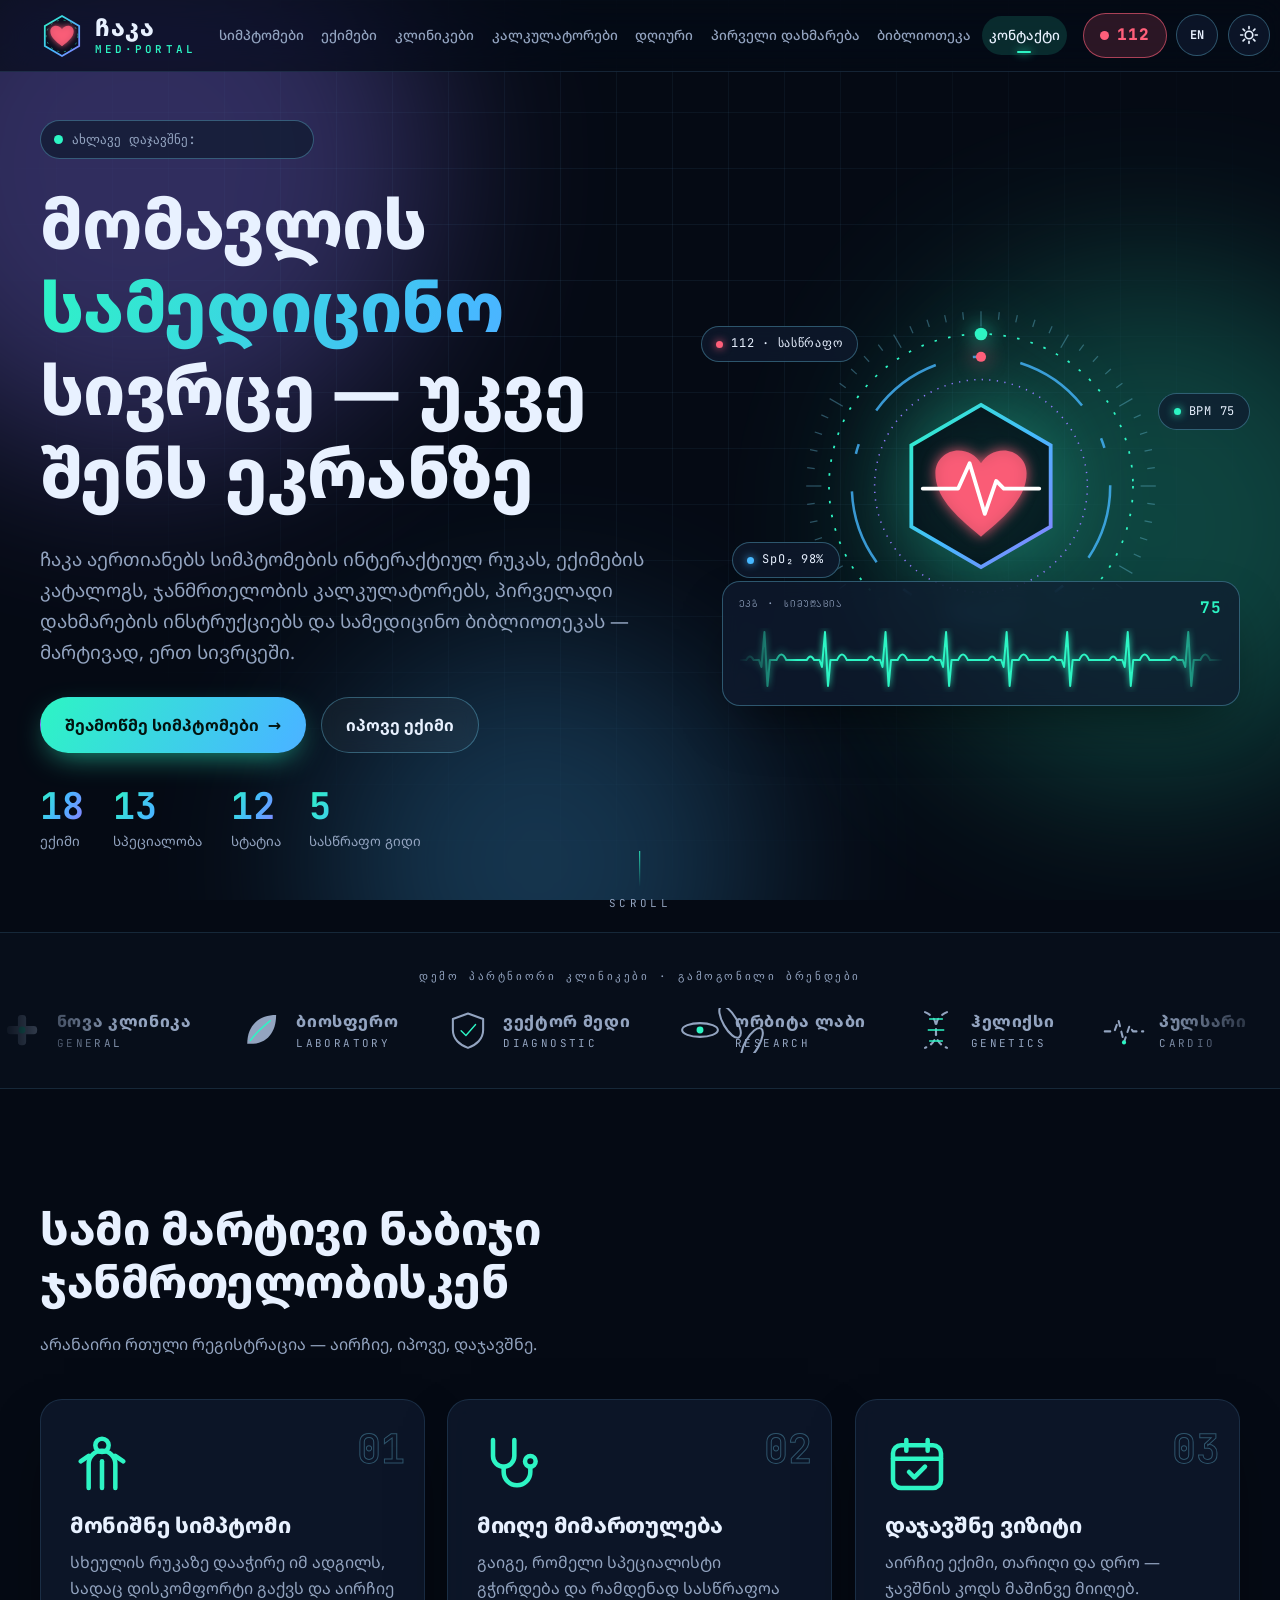
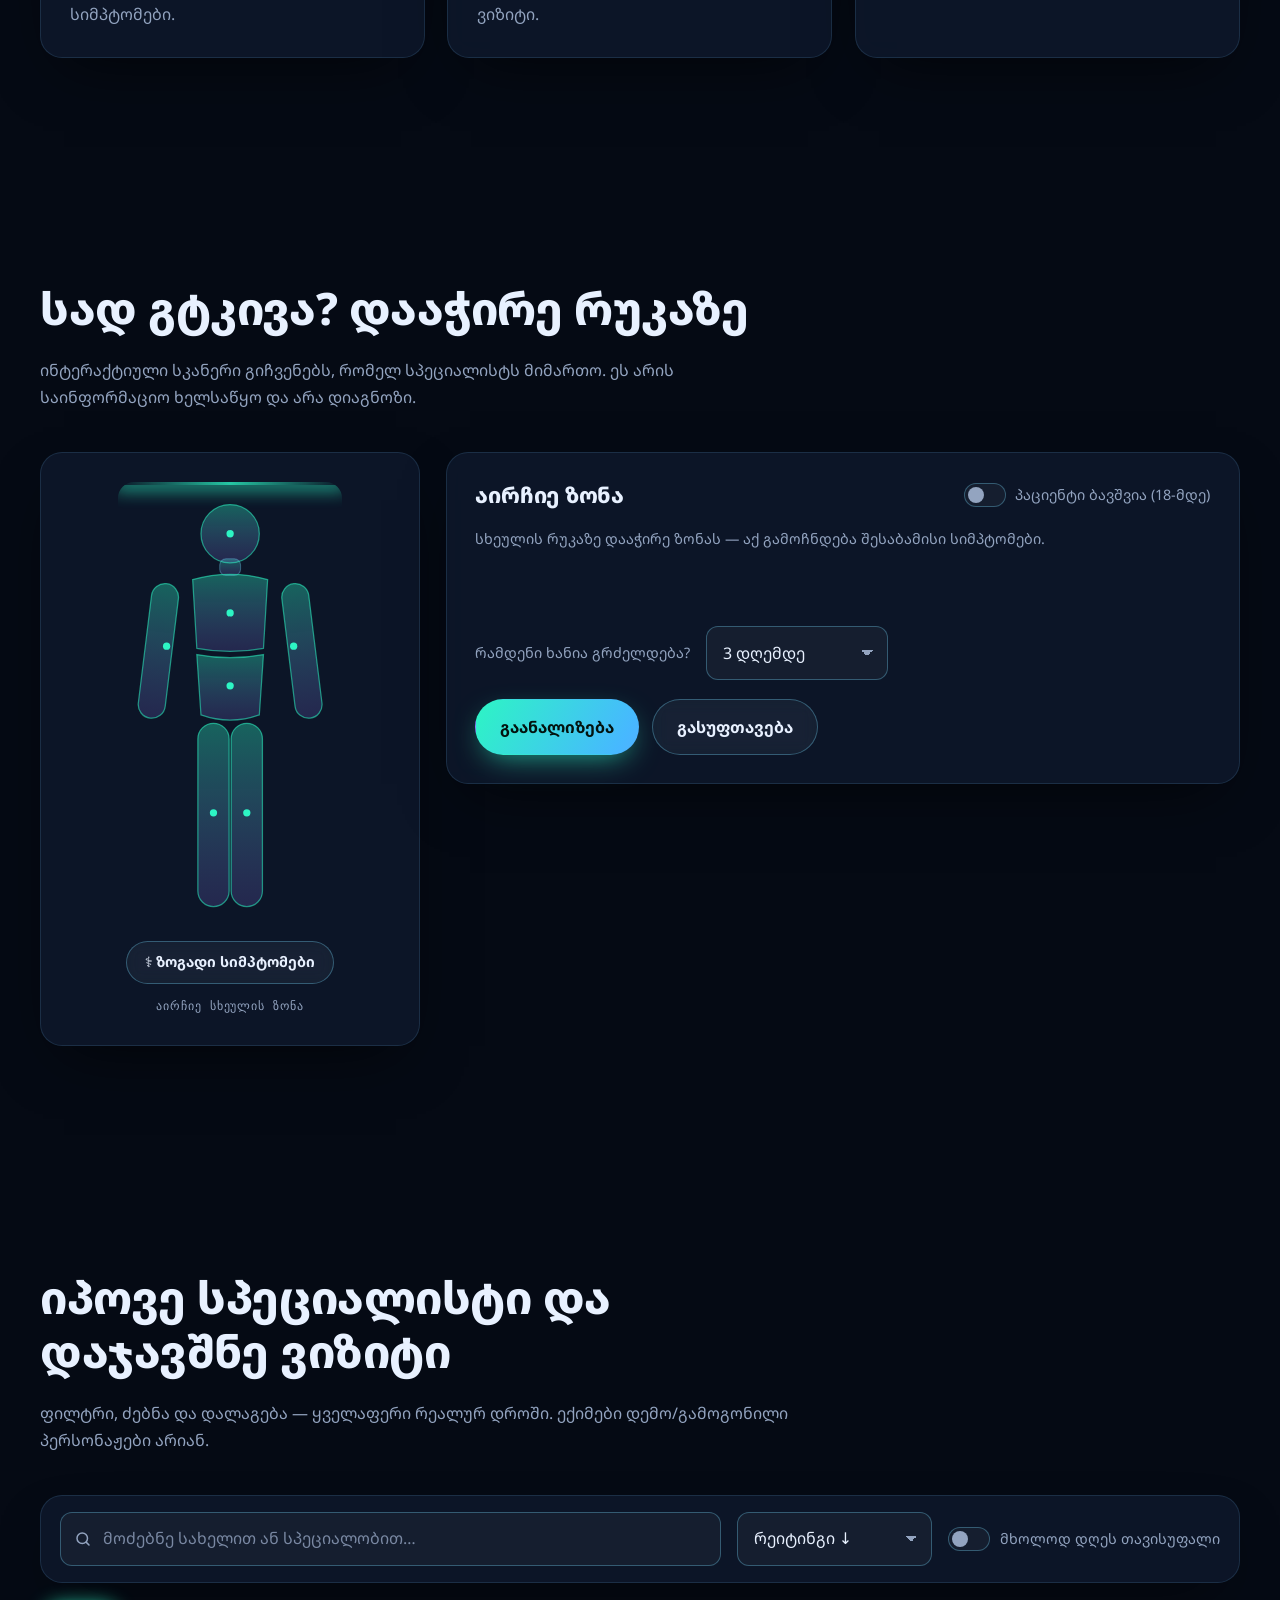
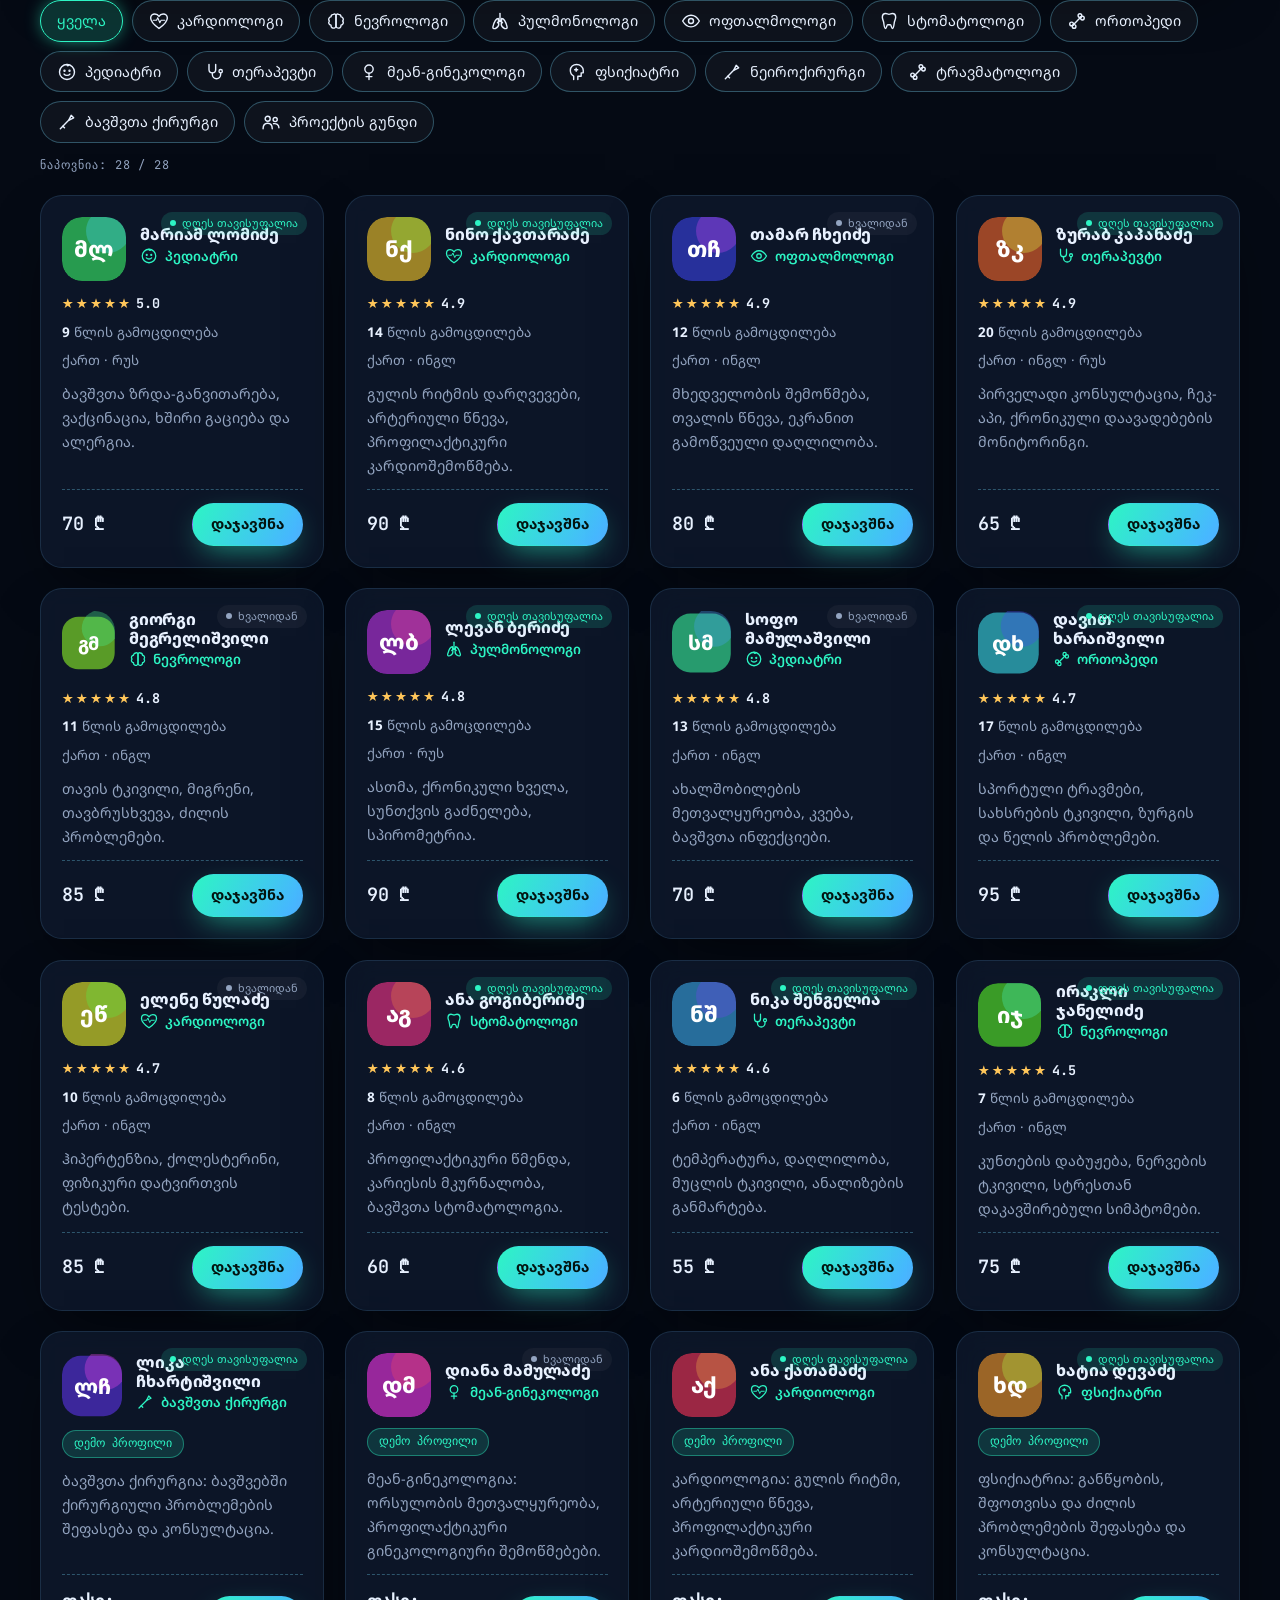
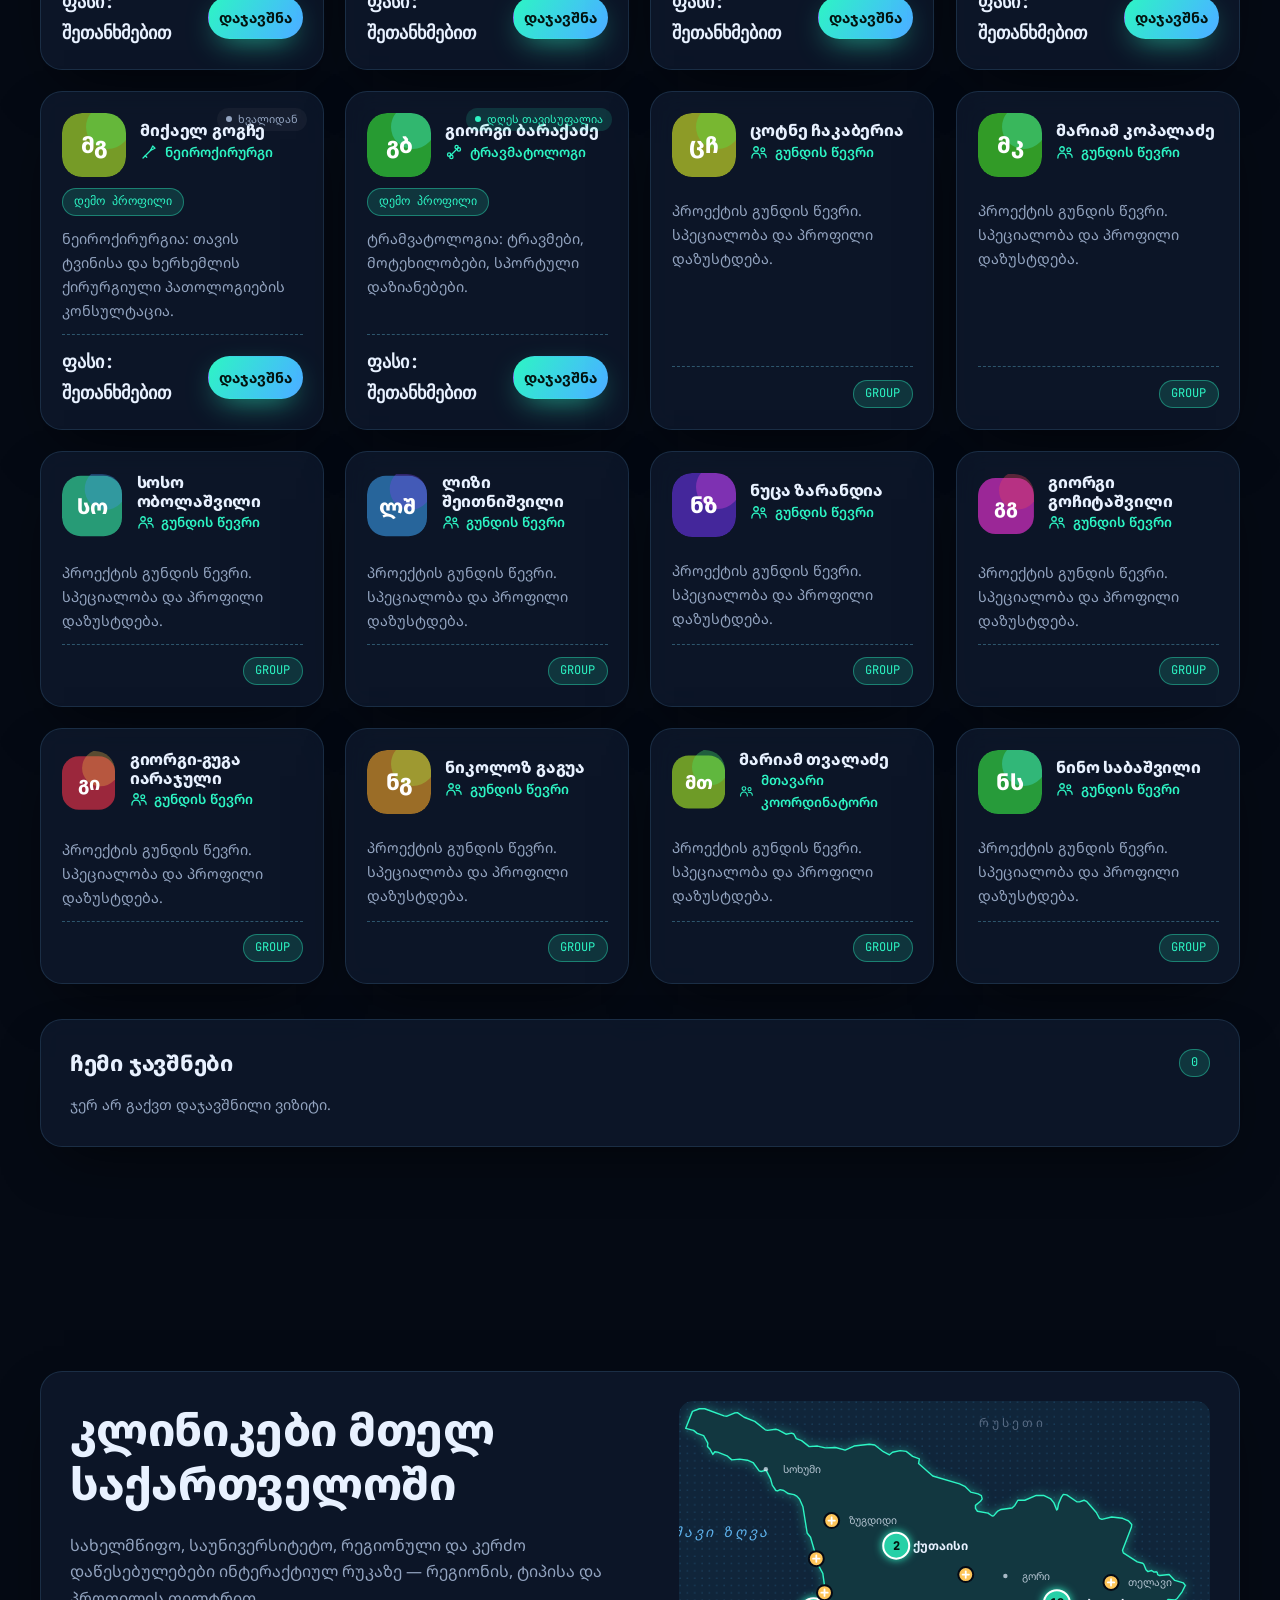
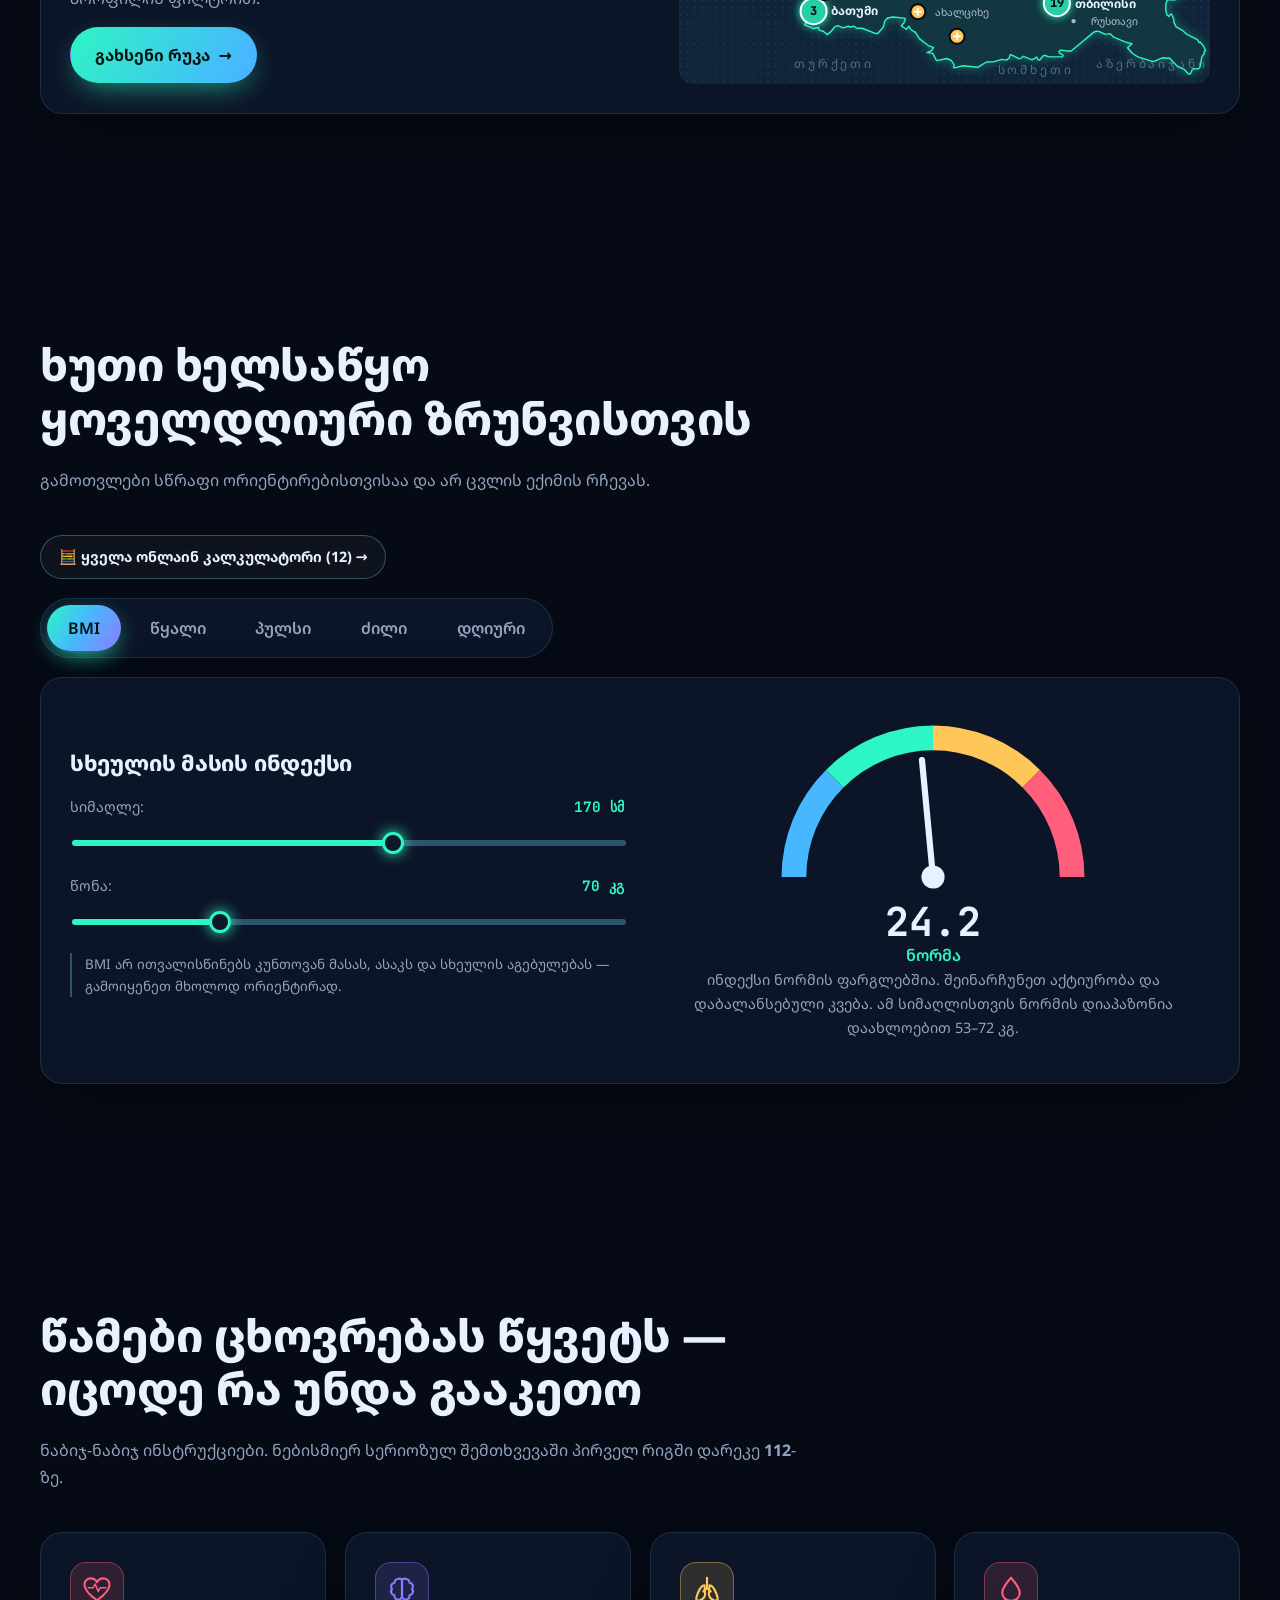
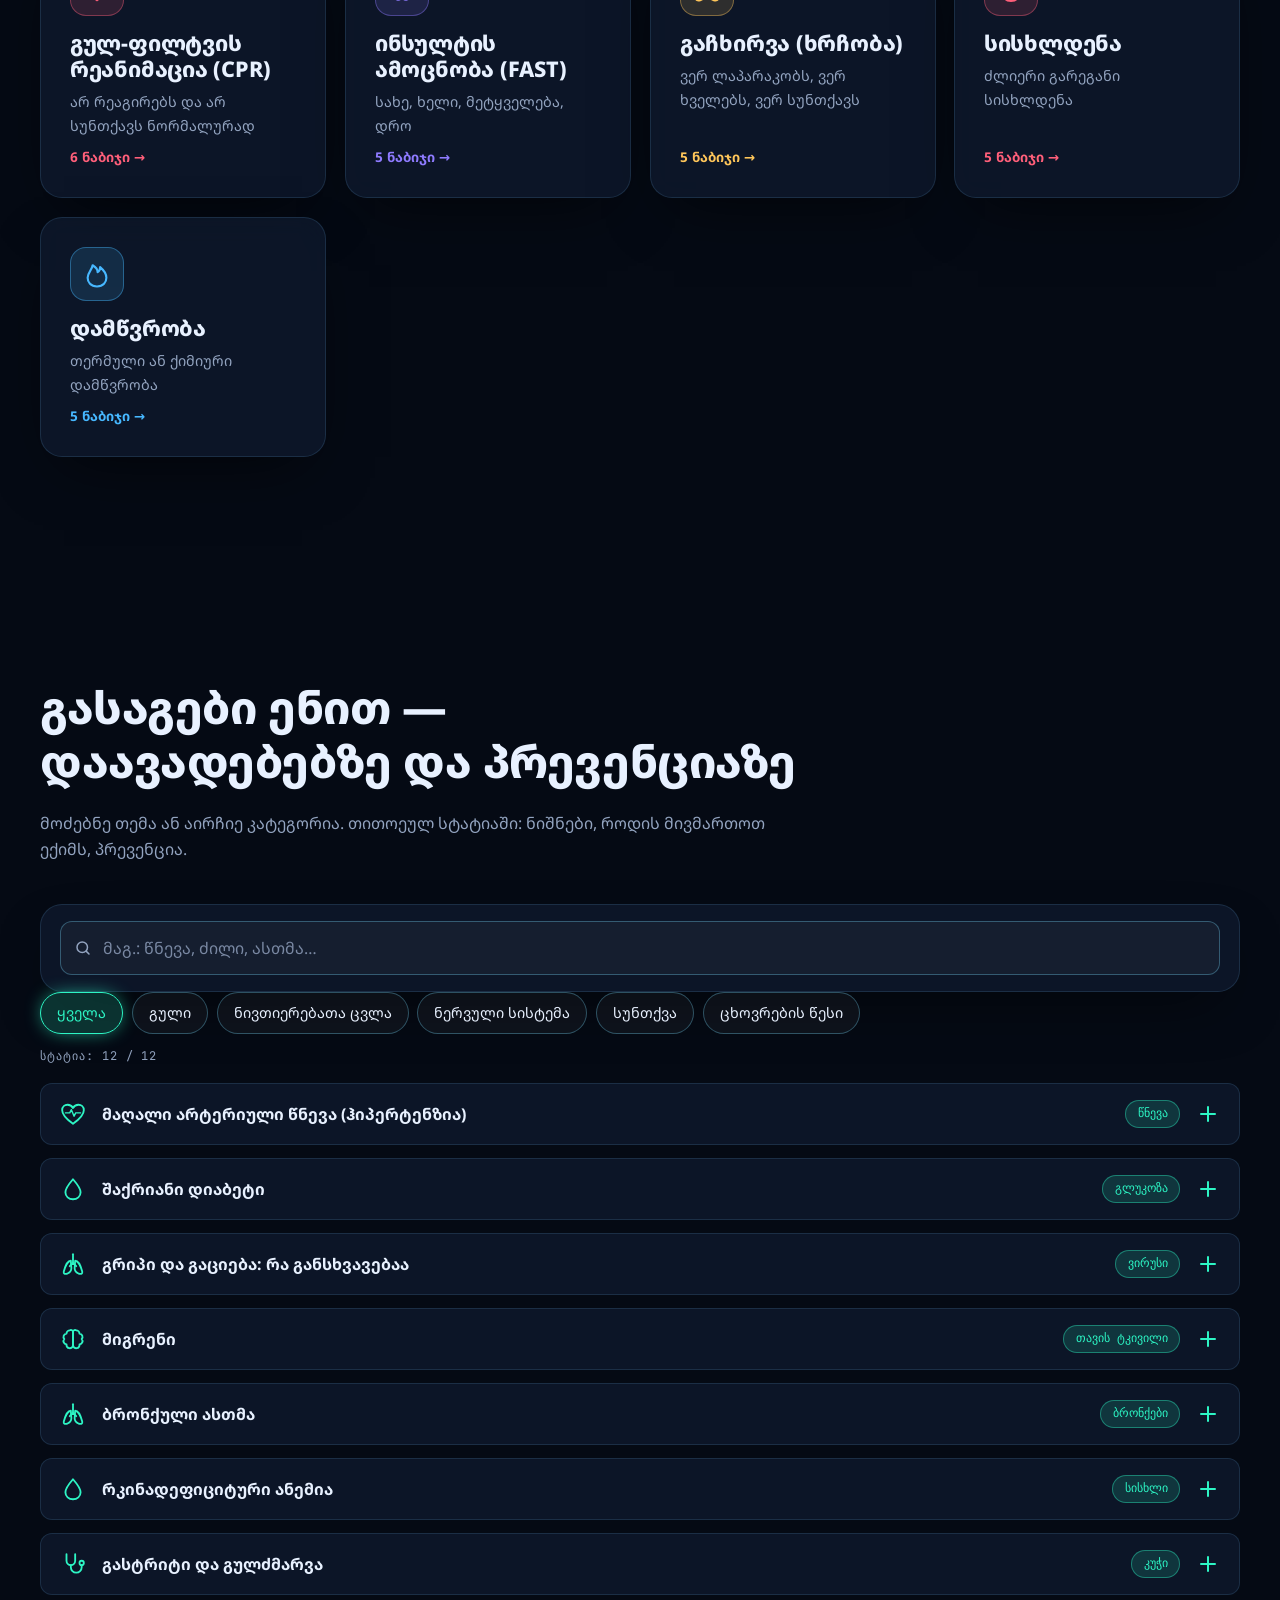
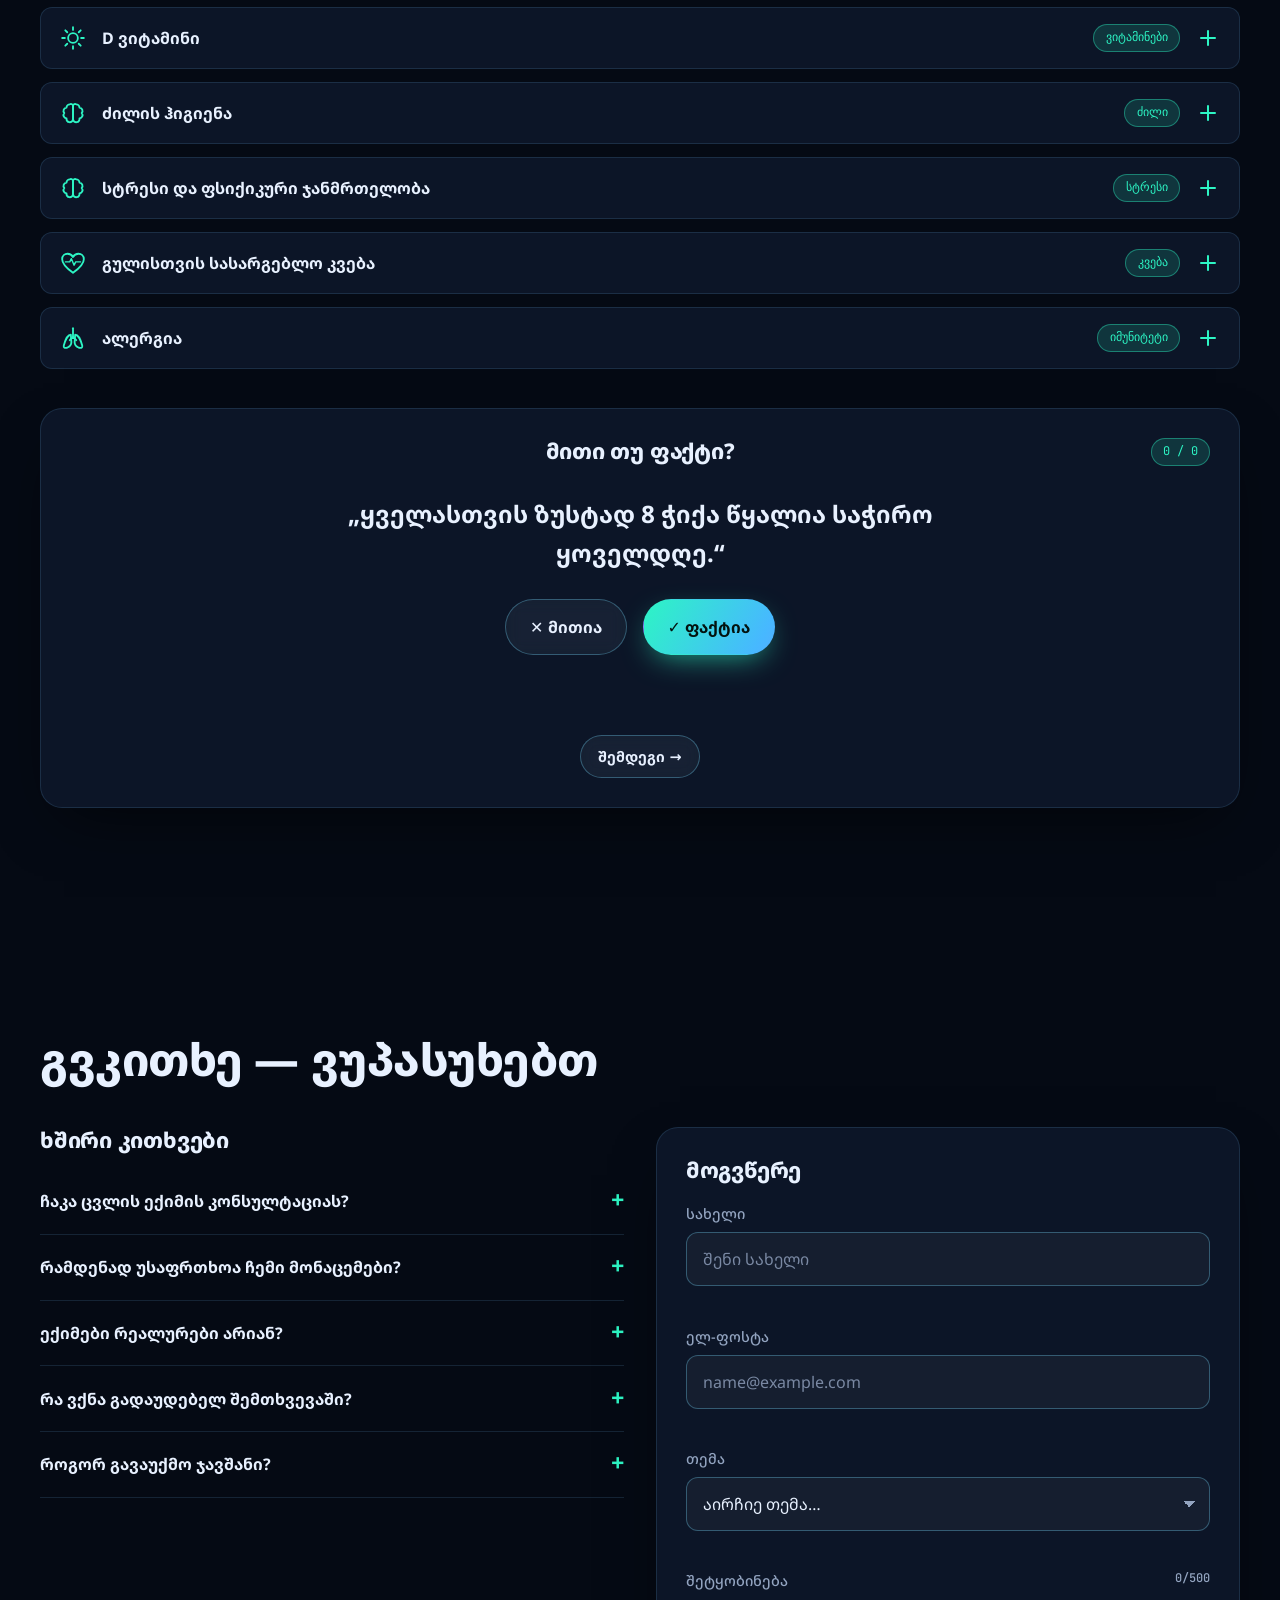
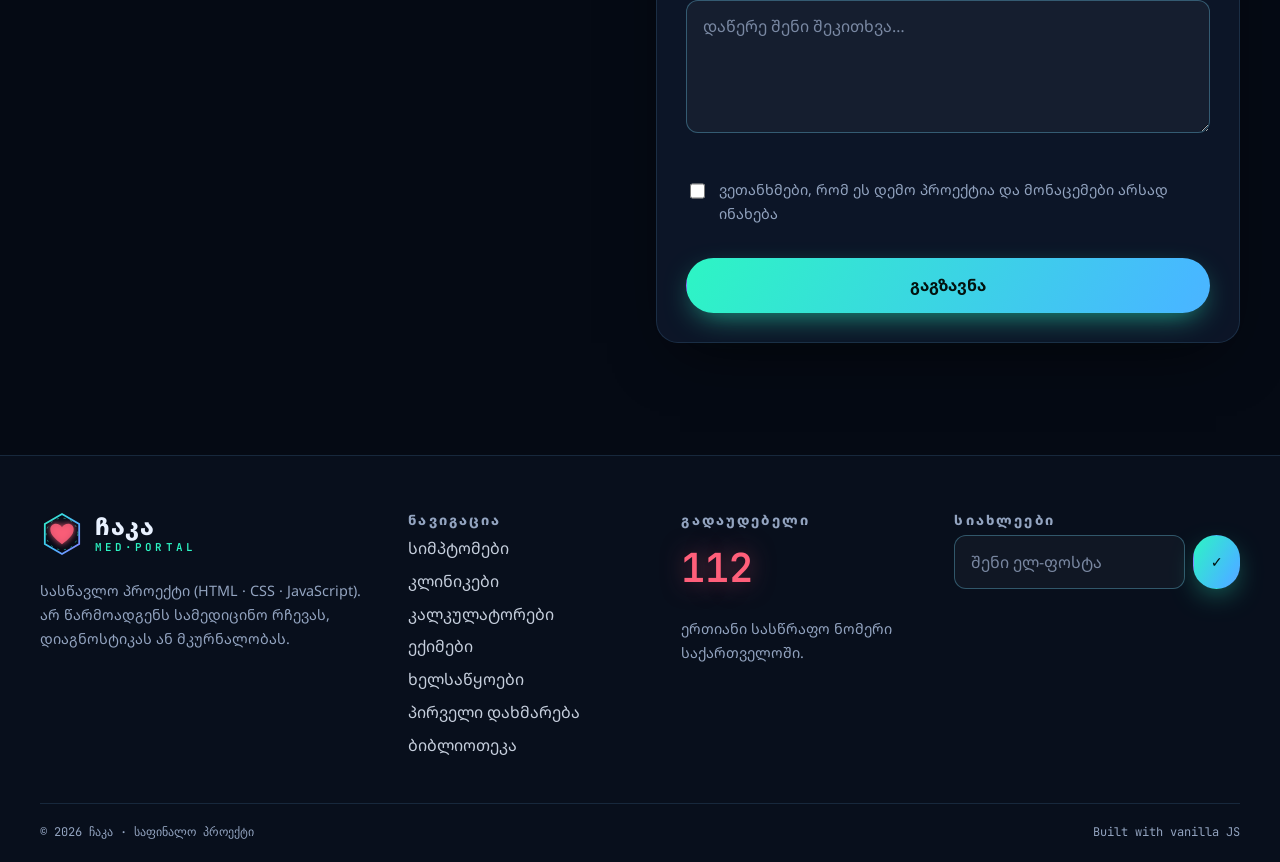
==== commit 8be05543: "Merge PR: remove eyebrows" ====
--- a/index.html
+++ b/index.html
@@ -109,7 +109,6 @@
     <section class="section" id="how">
       <div class="container">
         <header class="section-head reveal">
-          <p class="eyebrow mono">01 // როგორ მუშაობს</p>
           <h2>სამი მარტივი ნაბიჯი ჯანმრთელობისკენ</h2>
           <p class="section-lead">არანაირი რთული რეგისტრაცია — აირჩიე, იპოვე, დაჯავშნე.</p>
         </header>
@@ -140,7 +139,6 @@
     <section class="section" id="symptoms">
       <div class="container">
         <header class="section-head reveal">
-          <p class="eyebrow mono">02 // სიმპტომების რუკა</p>
           <h2>სად გტკივა? დააჭირე რუკაზე</h2>
           <p class="section-lead">ინტერაქტიული სკანერი გიჩვენებს, რომელ სპეციალისტს მიმართო. ეს არის საინფორმაციო ხელსაწყო და არა დიაგნოზი.</p>
         </header>
@@ -205,7 +203,6 @@
     <section class="section" id="doctors">
       <div class="container">
         <header class="section-head reveal">
-          <p class="eyebrow mono">03 // ექიმების კატალოგი</p>
           <h2>იპოვე სპეციალისტი და დაჯავშნე ვიზიტი</h2>
           <p class="section-lead">ფილტრი, ძებნა და დალაგება — ყველაფერი რეალურ დროში. ექიმები დემო/გამოგონილი პერსონაჟები არიან.</p>
         </header>
@@ -242,7 +239,6 @@
       <div class="container">
         <div class="card holo mini-map-card reveal">
           <div>
-            <p class="eyebrow mono">საქართველოს რუკა</p>
             <h2>კლინიკები მთელ საქართველოში</h2>
             <p class="section-lead">სახელმწიფო, საუნივერსიტეტო, რეგიონული და კერძო დაწესებულებები ინტერაქტიულ რუკაზე — რეგიონის, ტიპისა და პროფილის ფილტრით.</p>
             <a href="clinics.html" class="btn btn-primary" data-magnetic>გახსენი რუკა <span aria-hidden="true">→</span></a>
@@ -256,7 +252,6 @@
     <section class="section" id="tools">
       <div class="container">
         <header class="section-head reveal">
-          <p class="eyebrow mono">04 // ჯანმრთელობის ლაბორატორია</p>
           <h2>ხუთი ხელსაწყო ყოველდღიური ზრუნვისთვის</h2>
           <p class="section-lead">გამოთვლები სწრაფი ორიენტირებისთვისაა და არ ცვლის ექიმის რჩევას.</p>
         </header>
@@ -384,7 +379,6 @@
     <section class="section" id="firstaid">
       <div class="container">
         <header class="section-head reveal">
-          <p class="eyebrow mono">05 // პირველადი დახმარება</p>
           <h2>წამები ცხოვრებას წყვეტს — იცოდე რა უნდა გააკეთო</h2>
           <p class="section-lead">ნაბიჯ-ნაბიჯ ინსტრუქციები. ნებისმიერ სერიოზულ შემთხვევაში პირველ რიგში დარეკე <b>112</b>-ზე.</p>
         </header>
@@ -396,7 +390,6 @@
     <section class="section" id="library">
       <div class="container">
         <header class="section-head reveal">
-          <p class="eyebrow mono">06 // სამედიცინო ბიბლიოთეკა</p>
           <h2>გასაგები ენით — დაავადებებზე და პრევენციაზე</h2>
           <p class="section-lead">მოძებნე თემა ან აირჩიე კატეგორია. თითოეულ სტატიაში: ნიშნები, როდის მივმართოთ ექიმს, პრევენცია.</p>
         </header>
@@ -412,7 +405,7 @@
 
         <!-- მითი თუ ფაქტი -->
         <div class="myth card holo reveal" id="myth-game">
-          <div class="myth-head"><p class="eyebrow mono">MINI GAME</p><h3>მითი თუ ფაქტი?</h3><span class="tag mono" id="myth-score">0 / 0</span></div>
+          <div class="myth-head"><h3>მითი თუ ფაქტი?</h3><span class="tag mono" id="myth-score">0 / 0</span></div>
           <p class="myth-q" id="myth-q" aria-live="polite"></p>
           <div class="myth-actions">
             <button class="btn btn-ghost" type="button" data-answer="myth">✕ მითია</button>
@@ -428,7 +421,6 @@
     <section class="section" id="contact">
       <div class="container">
         <header class="section-head reveal">
-          <p class="eyebrow mono">07 // კონტაქტი და FAQ</p>
           <h2>გვკითხე — ვუპასუხებთ</h2>
         </header>
         <div class="contact-grid">
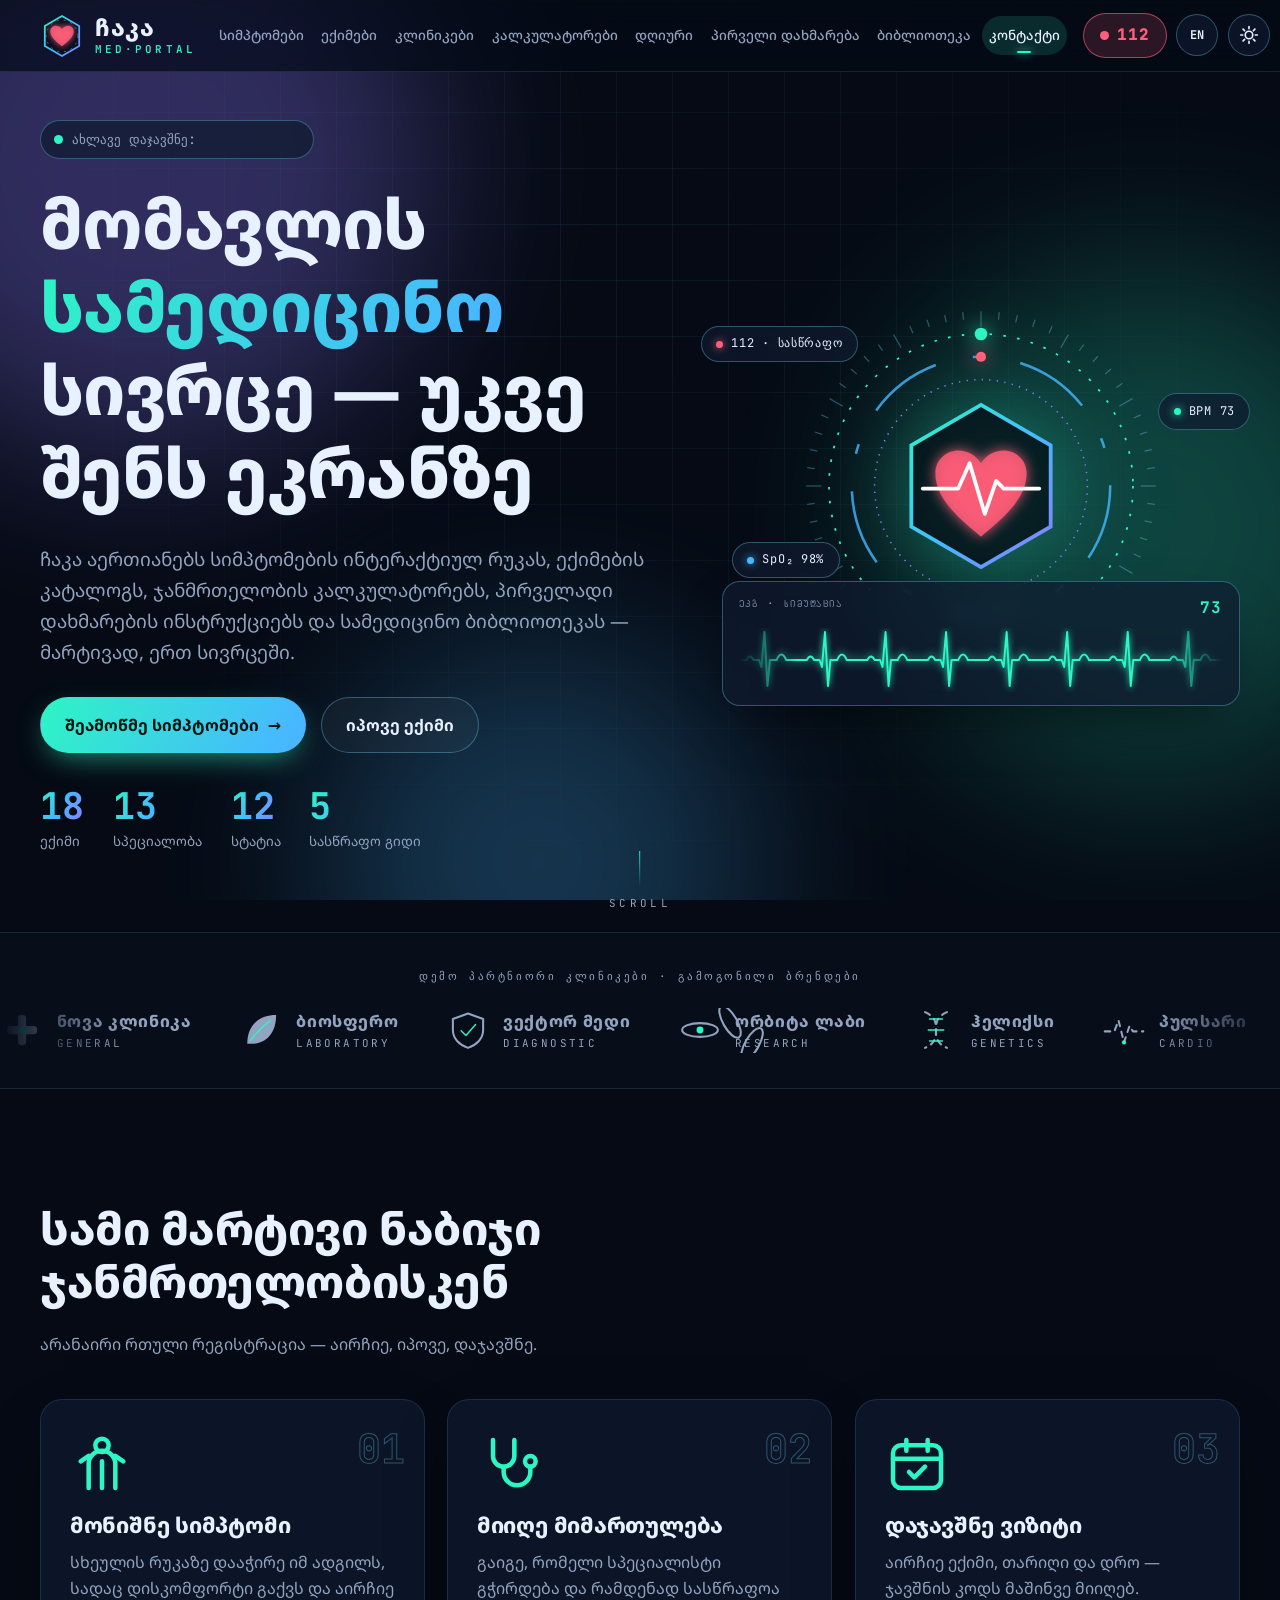
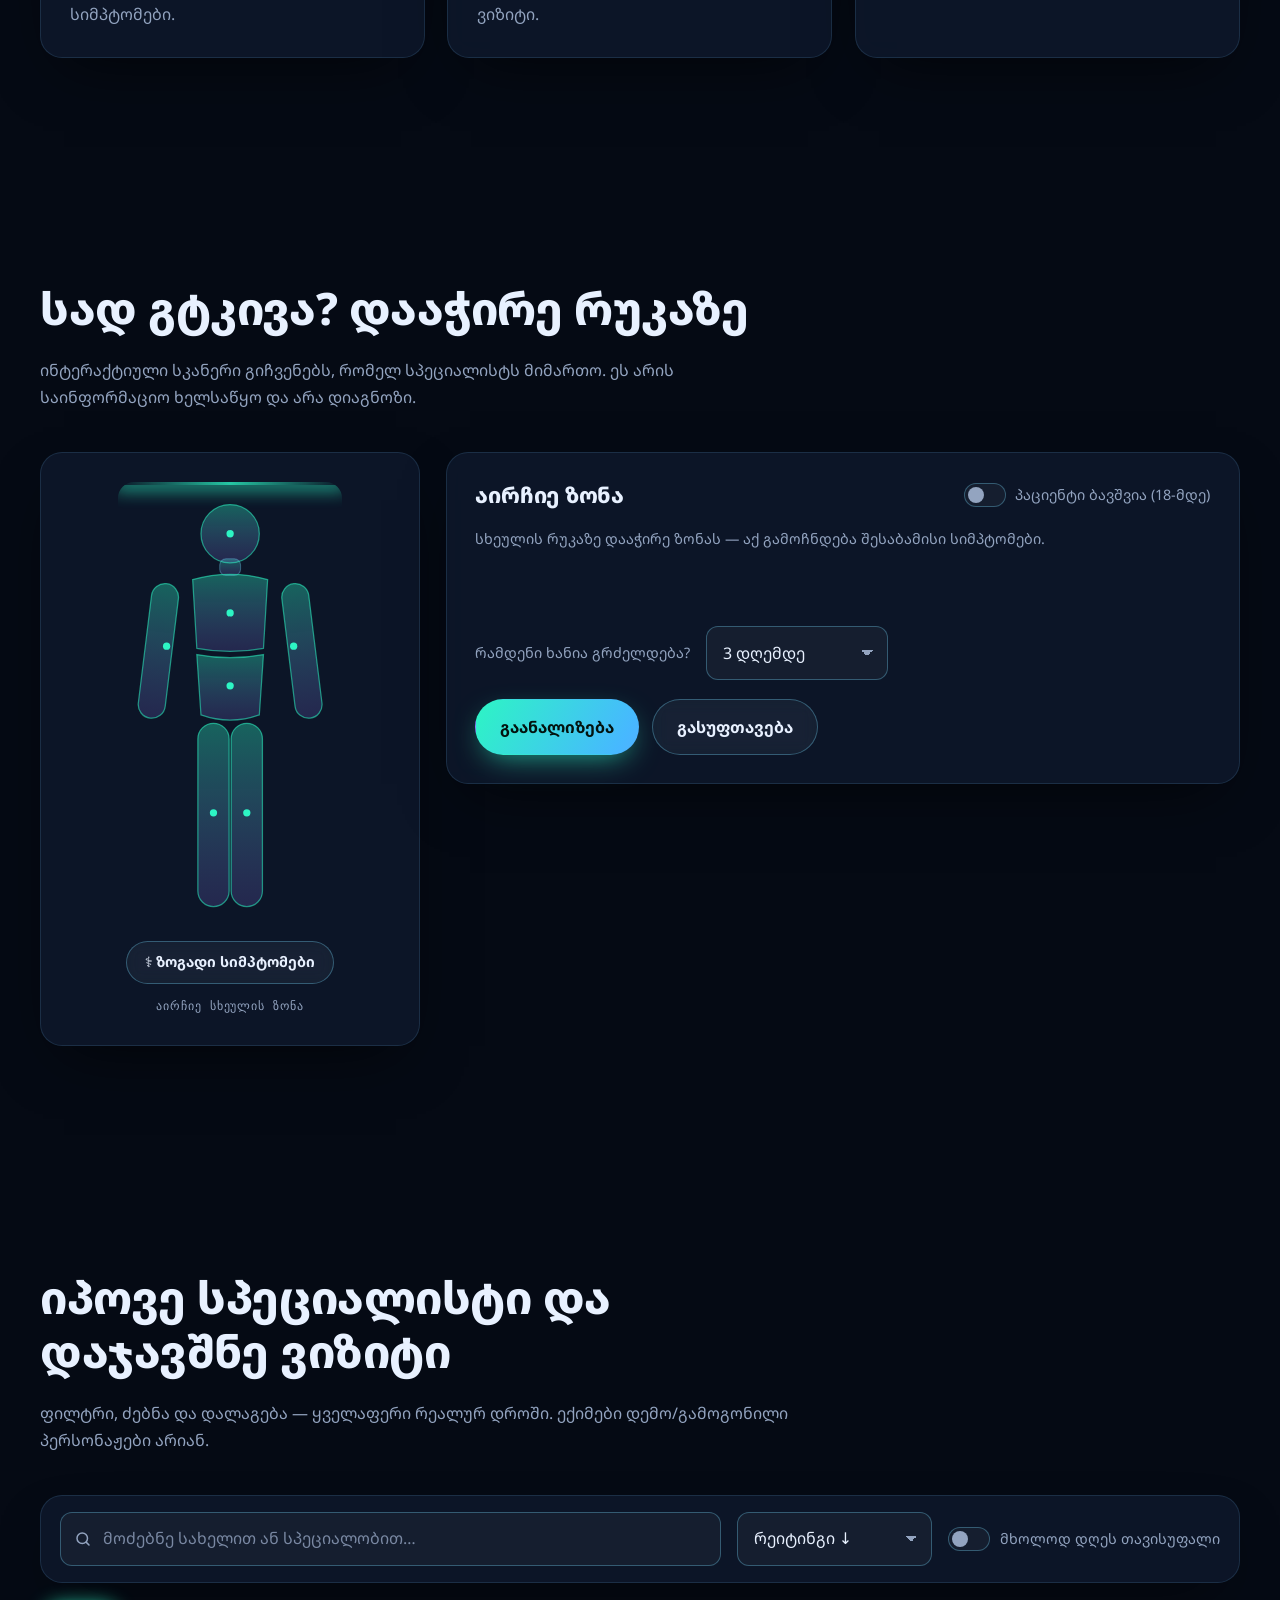
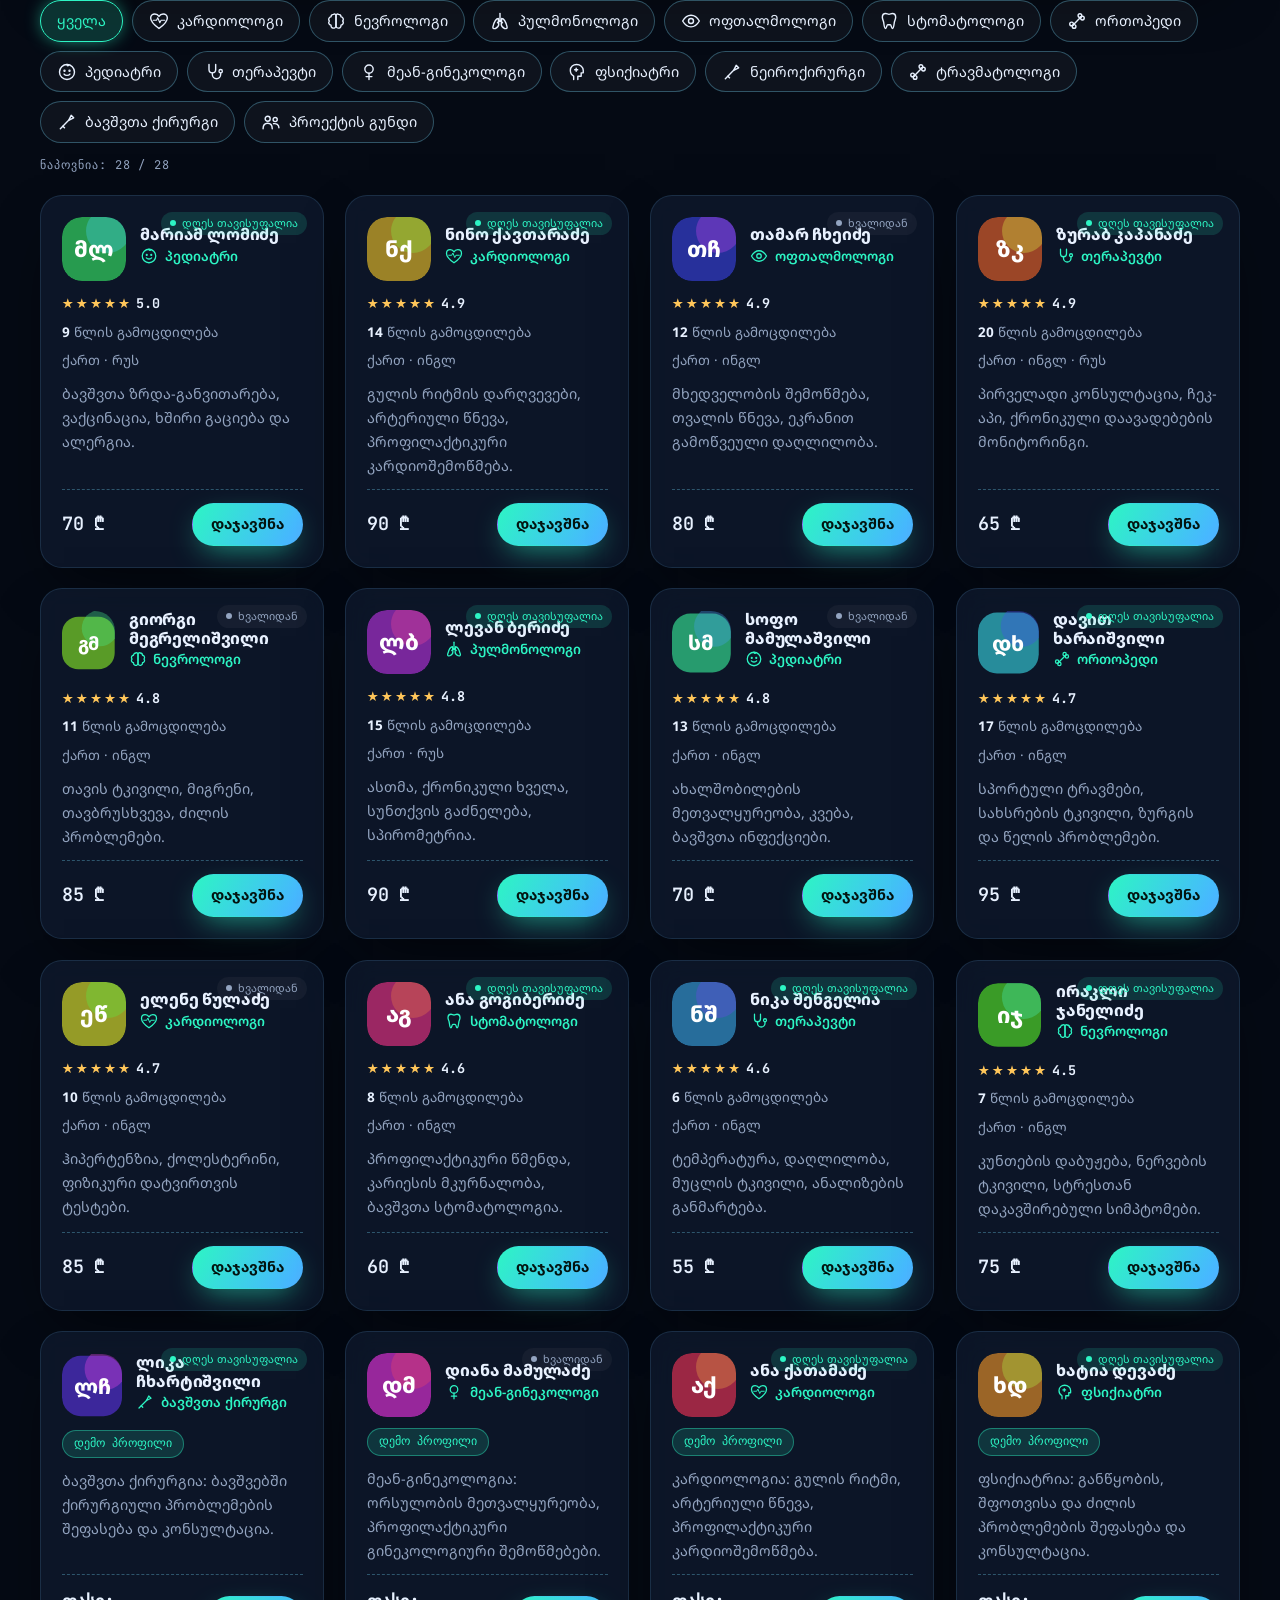
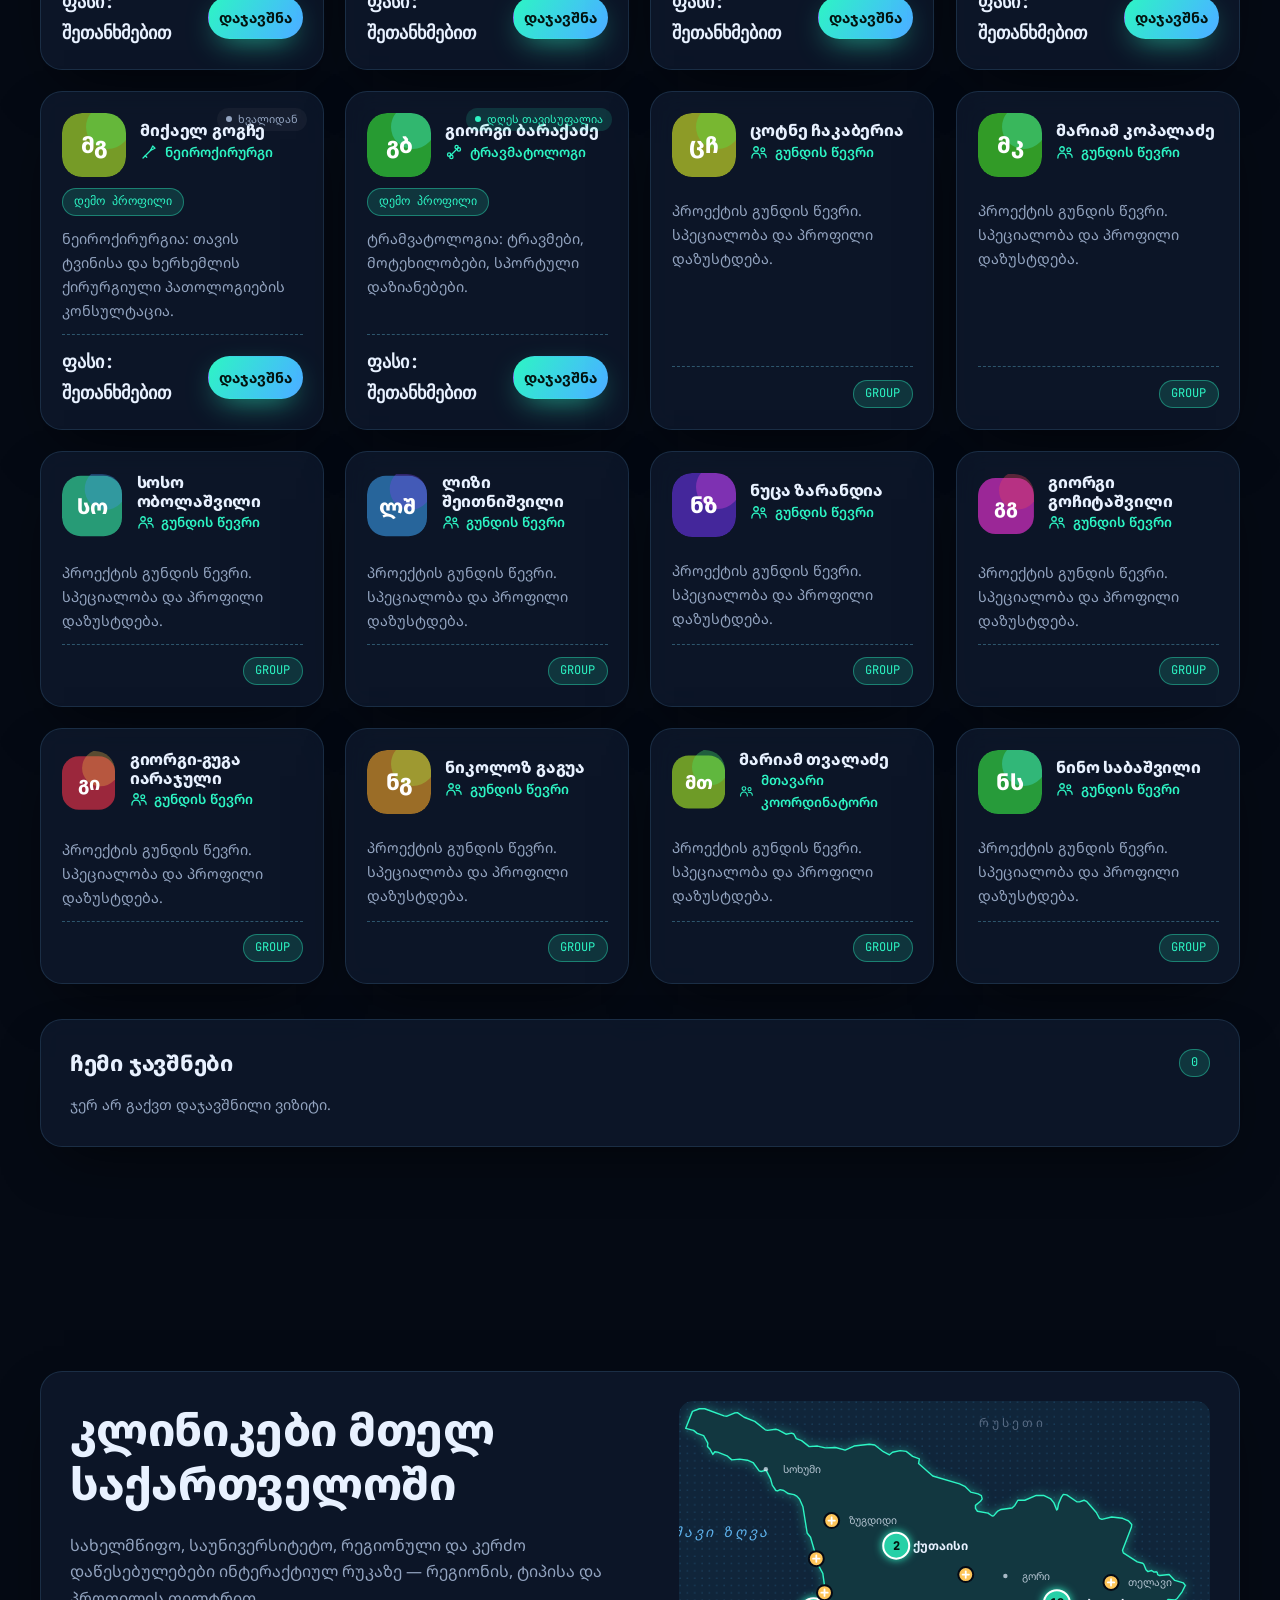
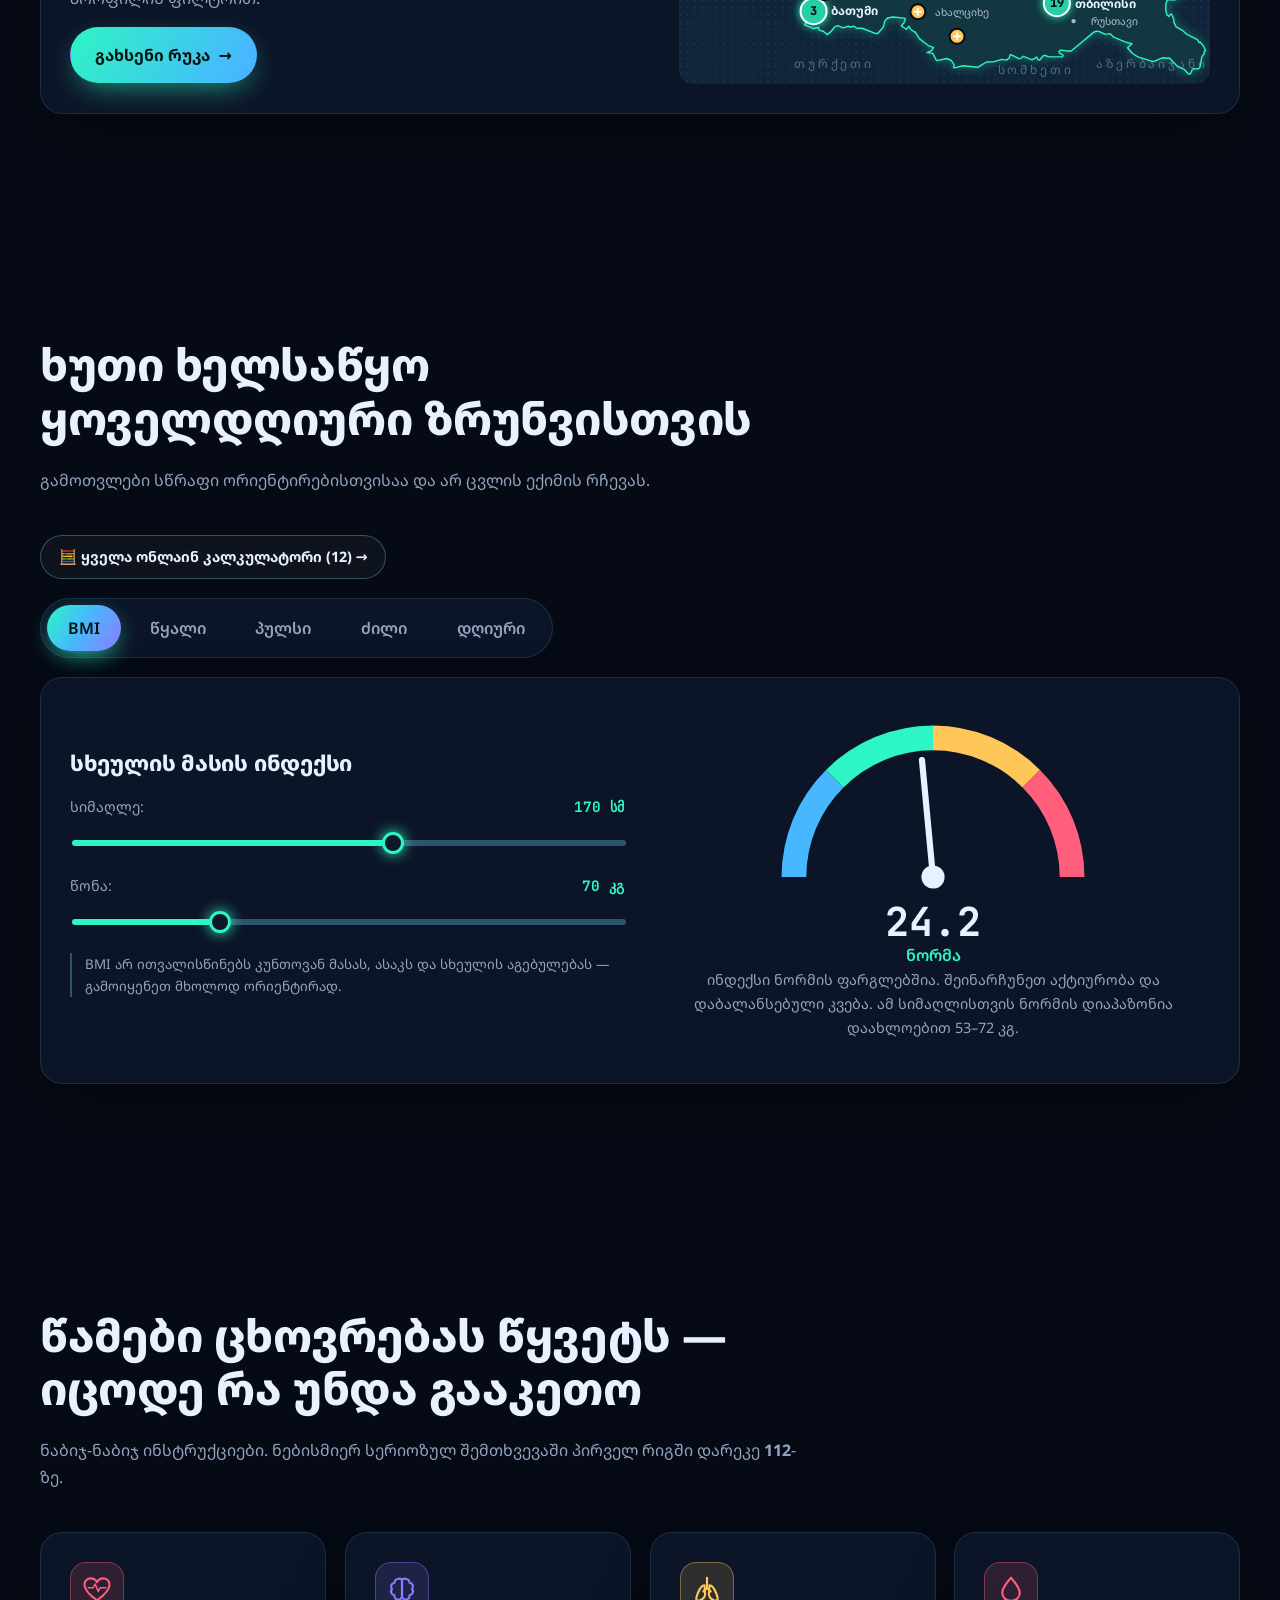
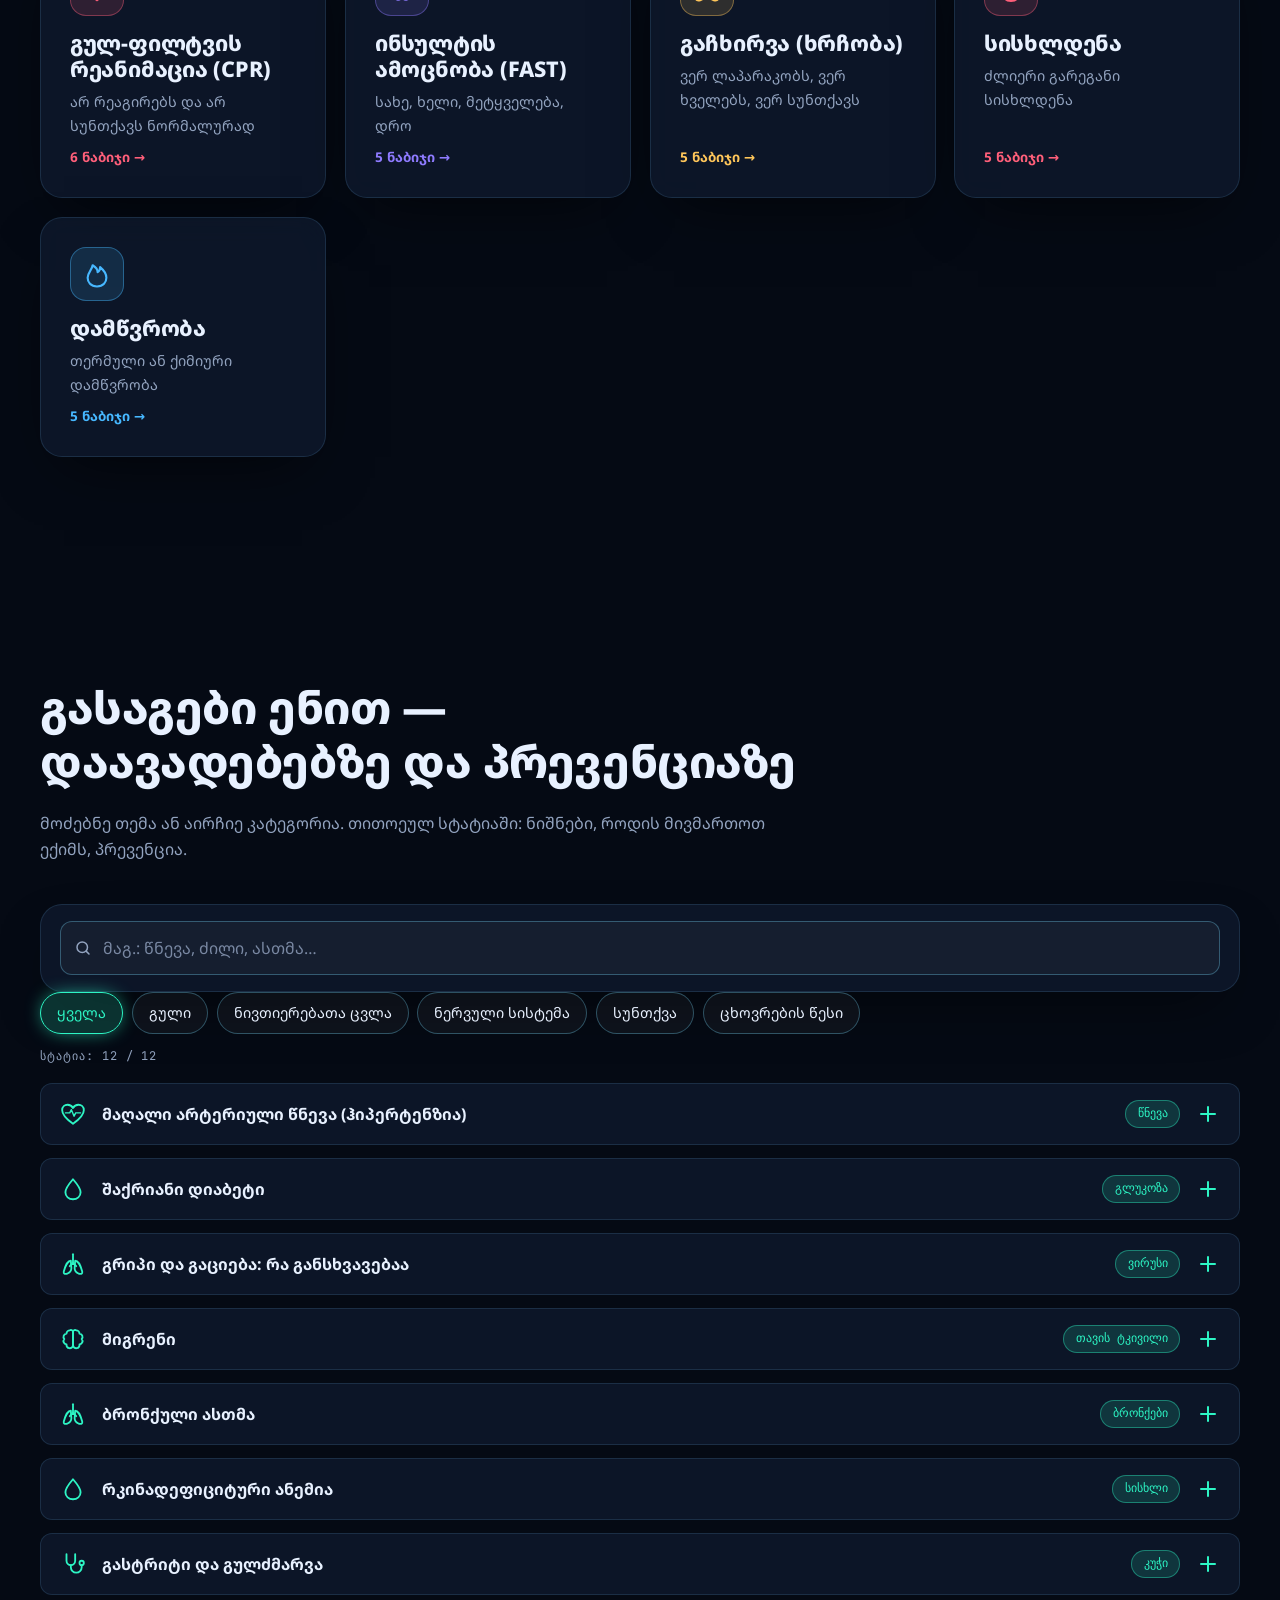
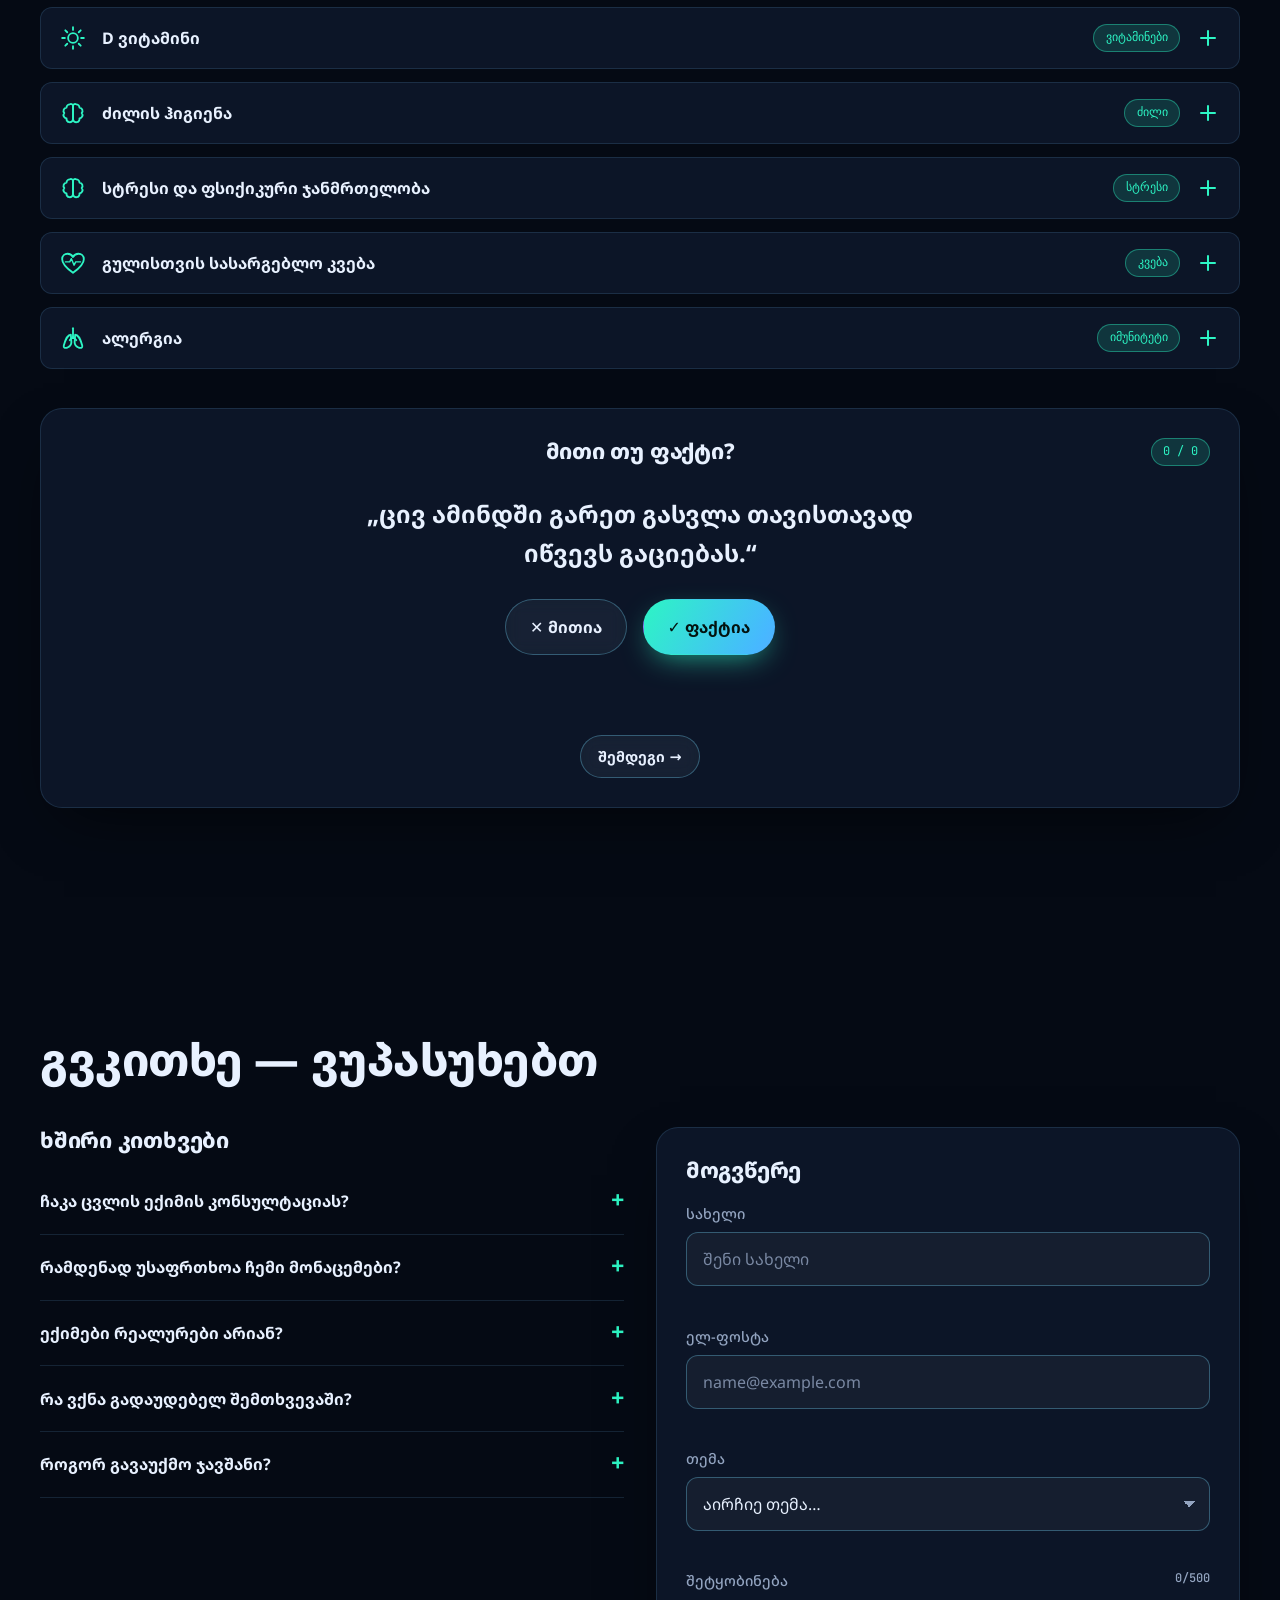
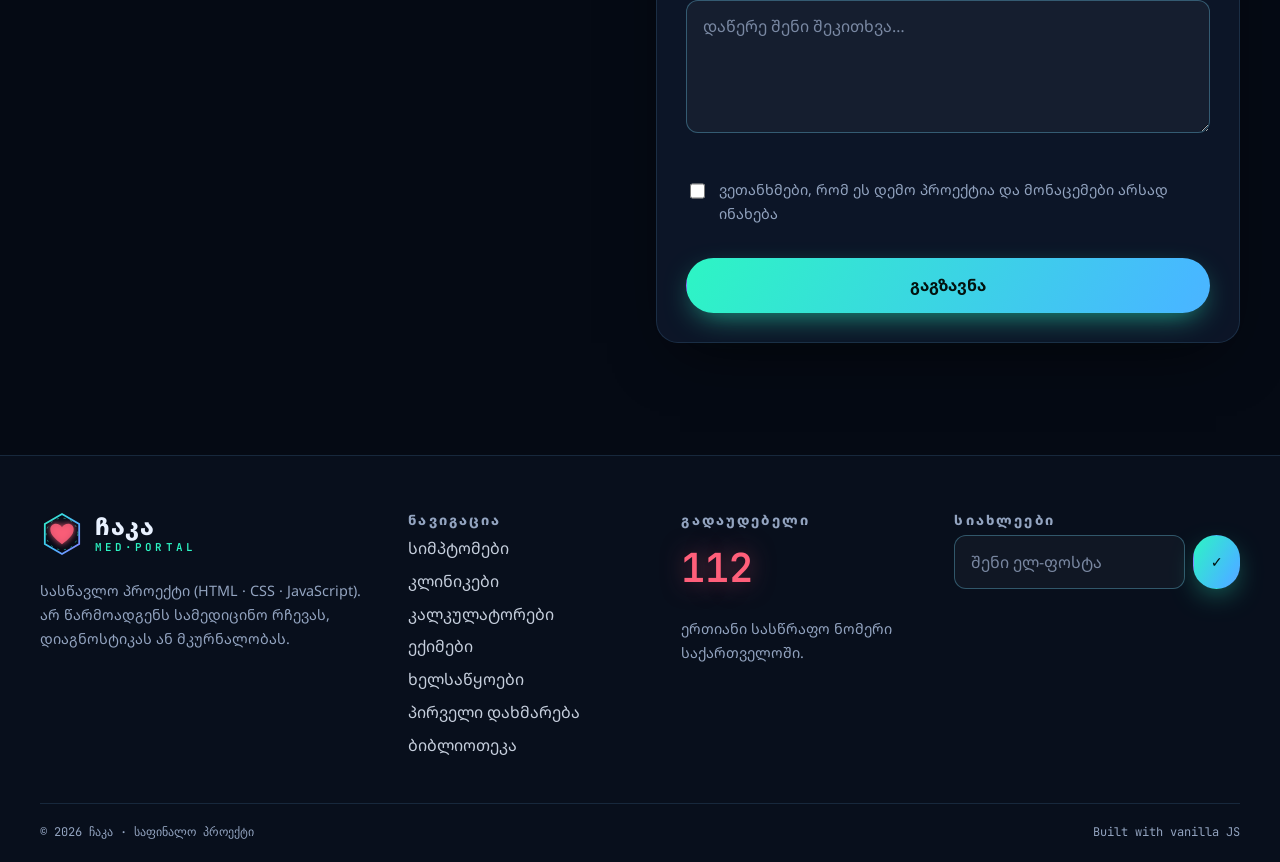
==== commit 7c19c97b: "Merge PR: remove comments" ====
--- a/index.html
+++ b/index.html
@@ -19,7 +19,6 @@
 </head>
 <body>
 
-  <!-- ანიმირებული ჩამტვირთავი (splash) -->
   <div id="loader" role="status" aria-label="იტვირთება">
     <div class="loader-inner">
       <div data-logo="draw" class="loader-logo"></div>
@@ -29,14 +28,12 @@
     </div>
   </div>
 
-  <!-- ფონის ეფექტები -->
   <div class="bg-fx" aria-hidden="true"><i class="blob b1"></i><i class="blob b2"></i><i class="blob b3"></i><i class="grid"></i></div>
   <div id="cursor-glow" aria-hidden="true"></div>
   <div class="scroll-progress" aria-hidden="true"><span></span></div>
 
   <a class="skip-link" href="#main">გადასვლა შინაარსზე</a>
 
-  <!-- ჰედერი -->
   <header class="site-header" id="top">
     <div class="container header-row">
       <a href="#home" class="brand" aria-label="ჩაკა — მთავარი გვერდი">
@@ -65,7 +62,6 @@
 
   <main id="main">
 
-    <!-- ===== 00 / HERO ===== -->
     <section class="hero" id="home">
       <canvas id="hero-canvas" aria-hidden="true"></canvas>
       <div class="container hero-grid">
@@ -99,13 +95,11 @@
       <a href="#how" class="scroll-hint mono" aria-label="ქვემოთ გადასვლა"><span></span>SCROLL</a>
     </section>
 
-    <!-- ===== პარტნიორების მარკეტი (ანიმირებული ლოგოები) ===== -->
     <section class="partners" aria-label="დემო პარტნიორი კლინიკები">
       <p class="partners-label mono">დემო პარტნიორი კლინიკები · გამოგონილი ბრენდები</p>
       <div class="marquee"><div class="marquee-track" id="partner-track"></div></div>
     </section>
 
-    <!-- ===== 01 / HOW ===== -->
     <section class="section" id="how">
       <div class="container">
         <header class="section-head reveal">
@@ -135,7 +129,6 @@
       </div>
     </section>
 
-    <!-- ===== 02 / SYMPTOMS ===== -->
     <section class="section" id="symptoms">
       <div class="container">
         <header class="section-head reveal">
@@ -199,7 +192,6 @@
       </div>
     </section>
 
-    <!-- ===== 03 / DOCTORS ===== -->
     <section class="section" id="doctors">
       <div class="container">
         <header class="section-head reveal">
@@ -234,7 +226,6 @@
       </div>
     </section>
 
-    <!-- ===== 03b / CLINICS TEASER ===== -->
     <section class="section" id="clinics-teaser">
       <div class="container">
         <div class="card holo mini-map-card reveal">
@@ -248,7 +239,6 @@
       </div>
     </section>
 
-    <!-- ===== 04 / TOOLS ===== -->
     <section class="section" id="tools">
       <div class="container">
         <header class="section-head reveal">
@@ -266,7 +256,6 @@
         </div>
 
         <div class="tool-stage card reveal">
-          <!-- BMI -->
           <div class="tab-panel is-active" data-panel="bmi" role="tabpanel">
             <div class="tool-grid">
               <form class="tool-form" id="bmi-form" novalidate>
@@ -297,7 +286,6 @@
             </div>
           </div>
 
-          <!-- WATER -->
           <div class="tab-panel" data-panel="water" role="tabpanel" hidden>
             <div class="tool-grid">
               <form class="tool-form" id="water-form" novalidate>
@@ -314,7 +302,6 @@
             </div>
           </div>
 
-          <!-- PULSE -->
           <div class="tab-panel" data-panel="pulse" role="tabpanel" hidden>
             <div class="tool-grid">
               <form class="tool-form" id="pulse-form" novalidate>
@@ -333,7 +320,6 @@
             </div>
           </div>
 
-          <!-- SLEEP -->
           <div class="tab-panel" data-panel="sleep" role="tabpanel" hidden>
             <div class="tool-grid">
               <form class="tool-form" id="sleep-form" novalidate>
@@ -350,7 +336,6 @@
             </div>
           </div>
 
-          <!-- TRACKER -->
           <div class="tab-panel" data-panel="tracker" role="tabpanel" hidden>
             <div class="tool-grid">
               <div class="tool-form">
@@ -375,7 +360,6 @@
       </div>
     </section>
 
-    <!-- ===== 05 / FIRST AID ===== -->
     <section class="section" id="firstaid">
       <div class="container">
         <header class="section-head reveal">
@@ -386,7 +370,6 @@
       </div>
     </section>
 
-    <!-- ===== 06 / LIBRARY ===== -->
     <section class="section" id="library">
       <div class="container">
         <header class="section-head reveal">
@@ -403,7 +386,6 @@
         <p class="result-count mono" id="lib-count" aria-live="polite"></p>
         <div class="acc-list" id="lib-list"></div>
 
-        <!-- მითი თუ ფაქტი -->
         <div class="myth card holo reveal" id="myth-game">
           <div class="myth-head"><h3>მითი თუ ფაქტი?</h3><span class="tag mono" id="myth-score">0 / 0</span></div>
           <p class="myth-q" id="myth-q" aria-live="polite"></p>
@@ -417,7 +399,6 @@
       </div>
     </section>
 
-    <!-- ===== 07 / CONTACT ===== -->
     <section class="section" id="contact">
       <div class="container">
         <header class="section-head reveal">
@@ -448,7 +429,6 @@
     </section>
   </main>
 
-  <!-- ფუტერი -->
   <footer class="site-footer">
     <div class="container footer-grid">
       <div>
@@ -475,13 +455,11 @@
 
   <button id="to-top" class="to-top" type="button" aria-label="ზევით დაბრუნება">↑</button>
 
-  <!-- ჯავშნის მოდალი -->
   <dialog id="booking-modal" class="modal" aria-labelledby="bk-title">
     <form method="dialog" class="modal-close-form"><button class="modal-x" aria-label="დახურვა">✕</button></form>
     <div id="bk-body"></div>
   </dialog>
 
-  <!-- პირველადი დახმარების მოდალი -->
   <dialog id="aid-modal" class="modal modal-wide" aria-labelledby="aid-title">
     <form method="dialog" class="modal-close-form"><button class="modal-x" aria-label="დახურვა">✕</button></form>
     <div id="aid-body"></div>
--- a/css/style.css
+++ b/css/style.css
@@ -1,6 +1,3 @@
-/* ==========================================================
-   style.css — დიზაინ-ტოკენები, reset, ტიპოგრაფია
-   ========================================================== */
 :root {
   --bg: #050a14;
   --bg-2: #09111f;
@@ -31,12 +28,12 @@
   --shine-soft: rgba(255, 255, 255, .1);
   --overlay: rgba(2, 6, 14, .72);
   --shadow-ink: rgba(0, 0, 0, .5);
-  /* ტიპოგრაფიის სკალა */
+
   --fs-2xs: .68rem; --fs-xs: .75rem; --fs-sm: .84rem; --fs-md: .9rem; --fs-base: 1rem;
   --fs-lg: 1.15rem; --fs-xl: 1.45rem; --fs-2xl: 1.8rem; --fs-3xl: 2.5rem;
   --fw-normal: 400; --fw-medium: 500; --fw-bold: 700; --fw-black: 800;
   --lh-tight: 1.2; --lh-base: 1.65;
-  /* დაშორებები */
+
   --sp-1: .25rem; --sp-2: .5rem; --sp-3: 1rem; --sp-4: 1.5rem; --sp-5: 2.5rem; --sp-6: 4rem;
   --header-h: 72px;
   --ease: cubic-bezier(.22, .9, .3, 1);
@@ -102,7 +99,6 @@
 }
 .skip-link:focus { top: 1rem; }
 
-/* scrollbar */
 ::-webkit-scrollbar { width: 10px; height: 10px; }
 ::-webkit-scrollbar-track { background: var(--bg); }
 ::-webkit-scrollbar-thumb { background: var(--line-strong); border-radius: 10px; }
--- a/css/layout.css
+++ b/css/layout.css
@@ -1,9 +1,5 @@
-/* ==========================================================
-   layout.css — ფონი, ჰედერი, hero, სექციები, ფუტერი
-   ========================================================== */
 .container { width: min(1200px, 100% - 2rem); margin-inline: auto; }
 
-/* ---------- ფონი ---------- */
 .bg-fx { position: fixed; inset: 0; z-index: -1; overflow: hidden; background: var(--bg); transition: background .4s; }
 .bg-fx .blob { position: absolute; border-radius: 50%; filter: blur(90px); opacity: .45; }
 .bg-fx .b1 { width: 46vw; height: 46vw; left: -12vw; top: -10vw; background: color-mix(in srgb, var(--violet) 70%, transparent); animation: drift 22s ease-in-out infinite alternate; }
@@ -32,7 +28,6 @@
 .scroll-progress { position: fixed; left: 0; top: 0; right: 0; height: 3px; z-index: 120; background: transparent; }
 .scroll-progress span { display: block; height: 100%; width: 0; background: var(--grad); box-shadow: 0 0 14px var(--mint); }
 
-/* ---------- ჰედერი ---------- */
 .site-header {
   position: sticky; top: 0; z-index: 100; height: var(--header-h);
   backdrop-filter: blur(16px) saturate(1.4); -webkit-backdrop-filter: blur(16px) saturate(1.4);
@@ -59,7 +54,6 @@
 }
 .header-actions { display: flex; align-items: center; gap: .6rem; }
 
-/* ---------- Hero ---------- */
 .hero { position: relative; min-height: calc(100svh - var(--header-h)); display: flex; align-items: center; padding-block: 3rem 5rem; overflow: hidden; }
 #hero-canvas { position: absolute; inset: 0; width: 100%; height: 100%; z-index: 0; }
 .hero-grid { position: relative; z-index: 1; display: grid; grid-template-columns: 1.1fr .9fr; gap: 3rem; align-items: center; }
@@ -89,14 +83,12 @@
 .scroll-hint { position: absolute; left: 50%; bottom: 1.2rem; transform: translateX(-50%); z-index: 2; display: flex; flex-direction: column; align-items: center; gap: .5rem; font-size:var(--fs-2xs); letter-spacing: .3em; color: var(--muted); }
 .scroll-hint span { width: 1px; height: 36px; background: linear-gradient(var(--mint), transparent); animation: scrollHint 1.8s ease-in-out infinite; transform-origin: top; }
 
-/* ---------- პარტნიორები ---------- */
 .partners { padding: 2.2rem 0; border-block: 1px solid var(--line); background: color-mix(in srgb, var(--bg-2) 60%, transparent); }
 .partners-label { text-align: center; font-size:var(--fs-2xs); letter-spacing: .24em; color: var(--muted); margin-bottom: 1.4rem; text-transform: uppercase; }
 .marquee { overflow: hidden; mask-image: linear-gradient(90deg, transparent, var(--black) 10%, var(--black) 90%, transparent); -webkit-mask-image: linear-gradient(90deg, transparent, var(--black) 10%, var(--black) 90%, transparent); }
 .marquee-track { display: flex; width: max-content; gap: 3rem; animation: marquee 38s linear infinite; }
 .marquee:hover .marquee-track { animation-play-state: paused; }
 
-/* ---------- სექციები ---------- */
 .section { position: relative; padding-block: clamp(4rem, 9vw, 7rem); }
 .section-head { max-width: 760px; margin-bottom: 2.6rem; }
 .eyebrow { display: inline-flex; align-items: center; gap: .6rem; font-size:var(--fs-xs); letter-spacing: .22em; color: var(--mint); text-transform: uppercase; margin-bottom: .9rem; }
@@ -110,7 +102,6 @@
 .aid-grid { display: grid; grid-template-columns: repeat(auto-fit, minmax(230px, 1fr)); gap: 1.2rem; }
 .contact-grid { display: grid; grid-template-columns: 1fr 1fr; gap: 2rem; align-items: start; }
 
-/* ---------- ფუტერი ---------- */
 .site-footer { border-top: 1px solid var(--line); background: color-mix(in srgb, var(--bg-2) 80%, transparent); padding-top: 3.5rem; }
 .footer-grid { display: grid; grid-template-columns: 1.4fr 1fr 1fr 1.2fr; gap: 2.2rem; padding-bottom: 2.4rem; }
 .footer-grid h4 { font-size:var(--fs-sm); letter-spacing: .16em; text-transform: uppercase; color: var(--muted); }
--- a/css/components.css
+++ b/css/components.css
@@ -1,8 +1,3 @@
-/* ==========================================================
-   components.css — ღილაკები, ბარათები, ფორმები, ხელსაწყოები…
-   ========================================================== */
-
-/* ---------- ღილაკები ---------- */
 .btn {
   --bx: 0px; --by: 0px;
   position: relative; display: inline-flex; align-items: center; justify-content: center; gap: .55rem;
@@ -30,7 +25,6 @@
 .burger[aria-expanded="true"] span:nth-child(2) { opacity: 0; }
 .burger[aria-expanded="true"] span:nth-child(3) { transform: translateY(-7px) rotate(-45deg); }
 
-/* ---------- ბარათები და holo-ეფექტი ---------- */
 .card {
   position: relative; background: var(--surface); border: 1px solid var(--line); border-radius: var(--radius);
   padding: clamp(1.1rem, 2.4vw, 1.8rem); backdrop-filter: blur(14px); -webkit-backdrop-filter: blur(14px); box-shadow: var(--shadow);
@@ -52,14 +46,12 @@
 .note { font-size:var(--fs-sm); color: var(--muted); border-inline-start: 2px solid var(--line-strong); padding-inline-start: .8rem; margin-top: 1rem; }
 .empty-note { color: var(--muted); font-size:var(--fs-md); margin: 0; }
 
-/* ---------- ნაბიჯები ---------- */
 .step-card { padding-top: 2rem; }
 .step-num { position: absolute; right: 1.2rem; top: 1rem; font-size:var(--fs-3xl); font-weight: 600; color: transparent; -webkit-text-stroke: 1px var(--line-strong); }
 .step-ico { width: 64px; height: 64px; margin-bottom: 1rem; color: var(--mint); }
 .step-ico svg, .chip-ico svg { width: 100%; height: 100%; }
 .step-card p { color: var(--muted); margin: 0; }
 
-/* ---------- ფორმის ელემენტები ---------- */
 .input {
   width: 100%; padding: .8rem 1rem; border-radius: var(--radius-sm); background: var(--surface-2); border: 1px solid var(--line-strong);
   color: var(--text); transition: border-color .25s, box-shadow .25s, background .25s;
@@ -94,7 +86,6 @@
 input[type="range"]::-webkit-slider-thumb { -webkit-appearance: none; width: 22px; height: 22px; border-radius: 50%; background: var(--surface-solid); border: 3px solid var(--mint); box-shadow: 0 0 14px var(--mint); cursor: grab; }
 input[type="range"]::-moz-range-thumb { width: 18px; height: 18px; border-radius: 50%; background: var(--surface-solid); border: 3px solid var(--mint); box-shadow: 0 0 14px var(--mint); cursor: grab; }
 
-/* ---------- chips ---------- */
 .chip-wrap { display: flex; flex-wrap: wrap; gap: .55rem; }
 .chip {
   display: inline-flex; align-items: center; gap: .5rem; padding: .5rem 1rem; border-radius: 999px; background: var(--surface-2); border: 1px solid var(--line-strong);
@@ -107,7 +98,6 @@
 .spec-filter { margin: 1.1rem 0 .4rem; }
 .result-count { font-size:var(--fs-xs); color: var(--muted); margin: .8rem 0 0; letter-spacing: .08em; }
 
-/* ---------- toolbar ---------- */
 .toolbar { display: flex; flex-wrap: wrap; gap: 1rem; align-items: center; padding: 1rem 1.2rem; }
 .toolbar .search-box { flex: 1 1 260px; }
 .toolbar select { width: auto; min-width: 170px; }
@@ -115,7 +105,6 @@
 .search-box svg { position: absolute; left: 14px; top: 50%; transform: translateY(-50%); color: var(--muted); pointer-events: none; }
 .search-box .input { padding-left: 2.6rem; }
 
-/* ---------- სხეულის რუკა ---------- */
 .body-panel { text-align: center; }
 .body-stage { position: relative; width: min(250px, 70%); margin: 0 auto 1rem; overflow: hidden; border-radius: 16px; padding: .5rem; }
 .body-svg { width: 100%; height: auto; overflow: visible; }
@@ -155,7 +144,6 @@
 .hint-list li { margin-bottom: .35rem; }
 .hint-list b { color: var(--text); }
 
-/* ---------- ექიმის ბარათი ---------- */
 .doc-card { display: flex; flex-direction: column; gap: .7rem; padding: 1.3rem; cursor: pointer; animation: popIn .5s var(--ease) both; }
 .doc-top { display: flex; align-items: center; gap: .9rem; }
 .doc-avatar { width: 64px; height: 64px; border-radius: 20px; flex-shrink: 0; }
@@ -173,7 +161,6 @@
 .avail.off { background: var(--surface-2); color: var(--muted); }
 .no-results { grid-column: 1 / -1; text-align: center; padding: 3rem 1rem; color: var(--muted); }
 
-/* ---------- ჯავშნები ---------- */
 .bookings { margin-top: 2.2rem; }
 .bookings-head { display: flex; justify-content: space-between; align-items: center; margin-bottom: 1rem; }
 .bookings-head h3 { margin: 0; }
@@ -185,7 +172,6 @@
 .btn-danger { color: var(--coral); border-color: color-mix(in srgb, var(--coral) 50%, transparent); }
 .btn-danger:hover { background: var(--coral); color: var(--white); border-color: var(--coral); }
 
-/* ---------- მოდალი ---------- */
 .modal { width: min(560px, 94vw); max-height: 92vh; padding: 0; border: 1px solid var(--line-strong); border-radius: 26px; background: var(--surface-solid); color: var(--text); box-shadow: 0 40px 100px -20px rgba(0,0,0,.8), var(--glow); overflow: auto; }
 .modal-wide { width: min(720px, 94vw); }
 .modal[open] { animation: modalIn .45s var(--ease); }
@@ -206,7 +192,6 @@
 .bk-ok svg { width: 96px; height: 96px; margin: 0 auto 1rem; }
 .bk-ok .code { display: inline-block; margin: .6rem 0 1.2rem; padding: .6rem 1.4rem; border-radius: 12px; border: 2px dashed var(--mint); color: var(--mint); font-family: var(--mono); font-size:var(--fs-xl); letter-spacing: .14em; }
 
-/* ---------- ტაბები და ხელსაწყოები ---------- */
 .tabs { display: flex; flex-wrap: wrap; gap: .5rem; margin-bottom: 1.2rem; padding: .4rem; border-radius: 999px; background: var(--surface); border: 1px solid var(--line); width: fit-content; max-width: 100%; }
 .tab { padding: .6rem 1.3rem; border-radius: 999px; border: 0; background: transparent; color: var(--muted); font-weight: 600; transition: all .3s var(--ease); }
 .tab:hover { color: var(--text); }
@@ -277,7 +262,6 @@
 .wb i { width: 22px; border-radius: 6px 6px 3px 3px; background: var(--grad); min-height: 3px; transition: height .8s var(--ease); opacity: .9; }
 .wb.today i { box-shadow: 0 0 14px var(--mint); }
 
-/* ---------- პირველადი დახმარება ---------- */
 .aid-card { cursor: pointer; text-align: left; display: flex; flex-direction: column; gap: .5rem; color: var(--text); width: 100%; font: inherit; }
 .aid-card .aid-ico { width: 54px; height: 54px; border-radius: 16px; display: grid; place-items: center; color: var(--c, var(--coral)); background: color-mix(in srgb, var(--c, var(--coral)) 14%, transparent); border: 1px solid color-mix(in srgb, var(--c, var(--coral)) 40%, transparent); }
 .aid-card .aid-ico svg { width: 30px; height: 30px; }
@@ -299,7 +283,6 @@
 .metro p { margin: 0; font-size:var(--fs-sm); color: var(--muted); flex: 1; }
 .metro b { color: var(--text); font-family: var(--mono); }
 
-/* ---------- აკორდეონი ---------- */
 .acc-list { display: grid; gap: .8rem; margin-top: 1rem; }
 .acc-item { border: 1px solid var(--line); background: var(--surface); border-radius: var(--radius-sm); overflow: hidden; backdrop-filter: blur(10px); transition: border-color .3s; animation: popIn .45s var(--ease) both; }
 .acc-item.open { border-color: var(--line-strong); }
@@ -320,7 +303,6 @@
 .acc-body .red-flag h4 { color: var(--coral); }
 mark { background: color-mix(in srgb, var(--amber) 45%, transparent); color: inherit; border-radius: 4px; padding: 0 2px; }
 
-/* ---------- Myth game ---------- */
 .myth { margin-top: 2.4rem; text-align: center; }
 .myth-head { display: flex; flex-direction: column; align-items: center; gap: .3rem; position: relative; }
 .myth-head .tag { position: absolute; right: 0; top: 0; }
@@ -330,7 +312,6 @@
 .myth-explain.ok { color: var(--mint); } .myth-explain.bad { color: var(--coral); }
 .myth-explain span { color: var(--muted); display: block; margin-top: .3rem; }
 
-/* ---------- FAQ ---------- */
 .faq h3 { margin-bottom: 1rem; }
 .faq-item { border-bottom: 1px solid var(--line); padding: .3rem 0; }
 .faq-item summary { cursor: pointer; padding: .9rem 0; font-weight: 700; list-style: none; display: flex; justify-content: space-between; gap: 1rem; }
@@ -340,7 +321,6 @@
 .faq-item p { color: var(--muted); padding-bottom: .8rem; margin: 0; animation: popIn .4s var(--ease); }
 .contact-form h3 { margin-bottom: 1.2rem; }
 
-/* ---------- float chips, toasts, to-top ---------- */
 .float-chip { position: absolute; display: flex; align-items: center; gap: .5rem; padding: .45rem .9rem; font-size:var(--fs-xs); border-radius: 999px; background: var(--surface); border: 1px solid var(--line-strong); backdrop-filter: blur(8px); letter-spacing: .06em; z-index: 2; animation: float 5s ease-in-out infinite; }
 .float-chip i { width: 7px; height: 7px; border-radius: 50%; background: var(--mint); box-shadow: 0 0 8px var(--mint); }
 .fc1 { left: -4%; top: 12%; } .fc1 i { background: var(--coral); box-shadow: 0 0 8px var(--coral); }
@@ -355,7 +335,6 @@
 .to-top:hover { border-color: var(--mint); color: var(--mint); }
 .news-row { display: flex; gap: .5rem; }
 
-/* ---------- loader ---------- */
 #loader { position: fixed; inset: 0; z-index: 1000; display: grid; place-items: center; background: var(--bg); transition: opacity .7s, visibility .7s, transform .9s var(--ease); }
 #loader.done { opacity: 0; visibility: hidden; transform: scale(1.08); }
 .loader-inner { display: grid; justify-items: center; gap: 1rem; }
--- a/css/animations.css
+++ b/css/animations.css
@@ -1,9 +1,3 @@
-/* ==========================================================
-   animations.css — keyframes, reveal, ანიმირებული ლოგოები
-   (translate/scale თვისებებია გამოყენებული, რომ holo-ის transform არ გადაიფაროს)
-   ========================================================== */
-
-/* ---------- reveal on scroll ---------- */
 .reveal {
   opacity: 0; translate: 0 34px;
   transition: opacity .9s var(--ease) var(--d, 0s), translate .9s var(--ease) var(--d, 0s), transform .25s var(--ease), border-color .3s, box-shadow .3s;
@@ -11,7 +5,6 @@
 .reveal.in { opacity: 1; translate: 0 0; }
 .no-js .reveal { opacity: 1; translate: none; }
 
-/* ---------- keyframes ---------- */
 @keyframes gradShift { to { background-position: 200% 0; } }
 @keyframes drift { to { transform: translate(8vw, 6vh) scale(1.15); } }
 @keyframes marquee { to { transform: translateX(-50%); } }
@@ -45,7 +38,6 @@
 @keyframes ripple { 0% { transform: scale(.4); opacity: .9; } 100% { transform: scale(1.5); opacity: 0; } }
 @keyframes shieldPulse { 0%, 100% { transform: scale(1); } 50% { transform: scale(1.1); } }
 
-/* ---------- ანიმირებული ლოგო: მთავარი ნიშანი ---------- */
 .lg { width: 100%; height: 100%; overflow: visible; }
 .lg-hex { fill: color-mix(in srgb, var(--bg) 60%, transparent); stroke-width: 2.6; animation: hexGlow 3s ease-in-out infinite; }
 .lg-orbit { fill: none; stroke: var(--mint); stroke-width: 1.2; stroke-dasharray: 3 7; opacity: .6; transform-origin: 32px 32px; animation: spin 14s linear infinite; }
@@ -56,11 +48,9 @@
 .brand:hover .lg-hex { animation-duration: 1s; }
 .brand:hover .lg-orbit { animation-duration: 3s; }
 
-/* loader: рисование */
 .lg-draw .d { fill: none; stroke-linecap: round; stroke-linejoin: round; stroke-width: 2.4; stroke-dasharray: 260; stroke-dashoffset: 260; animation: draw 1.4s var(--ease) forwards; }
 .lg-draw .d1 { stroke: url(#GRAD); } .lg-draw .d2 { stroke: var(--coral); animation-delay: .35s; } .lg-draw .d3 { stroke: var(--text); animation-delay: .7s; }
 
-/* ---------- ემბლემა ---------- */
 .em { width: 100%; height: 100%; overflow: visible; }
 .em .ring { fill: none; transform-origin: 150px 150px; }
 .em .r1 { stroke: var(--mint); stroke-width: 1.4; stroke-dasharray: 2 9; animation: spin 40s linear infinite; }
@@ -76,12 +66,10 @@
 .em .ecg-core { fill: none; stroke: var(--white); stroke-width: 3; stroke-linecap: round; stroke-linejoin: round; stroke-dasharray: 160; animation: ecgDraw 2.4s ease-in-out infinite; }
 [data-theme="light"] .em .ecg-core { stroke: var(--ink); }
 
-/* ---------- ECG strip ---------- */
 .ecg-strip { height: 64px; overflow: hidden; position: relative; margin-top: .4rem; mask-image: linear-gradient(90deg, transparent, var(--black) 12%, var(--black) 88%, transparent); -webkit-mask-image: linear-gradient(90deg, transparent, var(--black) 12%, var(--black) 88%, transparent); }
 .ecg-strip svg { width: 200%; height: 100%; animation: ecgRun 4s linear infinite; }
 .ecg-strip path { fill: none; stroke: var(--mint); stroke-width: 2; stroke-linejoin: round; filter: drop-shadow(0 0 5px var(--mint)); vector-effect: non-scaling-stroke; }
 
-/* ---------- პარტნიორების ლოგოები ---------- */
 .pl-item { display: inline-flex; align-items: center; gap: .8rem; color: var(--muted); transition: color .3s; white-space: nowrap; }
 .pl-item:hover { color: var(--text); }
 .pl-item svg { width: 44px; height: 44px; overflow: visible; }
@@ -101,11 +89,9 @@
 .pl-orbit-dot { animation: spinRev 3s linear infinite; }
 .pl-flow { stroke-dasharray: 8 8; animation: dashFlow 4s linear infinite; }
 
-/* ---------- ჯავშნის წარმატება ---------- */
 .ok-ring { fill: none; stroke: var(--mint); stroke-width: 4; transform-origin: center; animation: ringPop .7s var(--ease) both; }
 .ok-check { fill: none; stroke: var(--mint); stroke-width: 6; stroke-linecap: round; stroke-linejoin: round; stroke-dasharray: 60; stroke-dashoffset: 60; animation: checkDraw .6s .4s var(--ease) forwards; }
 
-/* ---------- ანიმირებული ხატულები ---------- */
 .ico { fill: none; stroke: currentColor; stroke-width: 1.7; stroke-linecap: round; stroke-linejoin: round; overflow: visible; }
 .ico .ia { transform-box: fill-box; transform-origin: center; }
 .ico-heart .ia { animation: beat 1.5s infinite; }
--- a/css/pages.css
+++ b/css/pages.css
@@ -1,6 +1,3 @@
-/* ==========================================================
-   pages.css — კლინიკების რუკა, კალკულატორები, გუნდი, ქვე-გვერდები
-   ========================================================== */
 .page-hero { padding-block: clamp(3rem, 7vw, 5rem) 1rem; }
 .page-hero h1 { font-size: clamp(2rem, 4.6vw, 3.4rem); }
 .crumbs { font-size:var(--fs-xs); letter-spacing: .14em; color: var(--muted); margin-bottom: 1rem; text-transform: uppercase; }
@@ -8,7 +5,6 @@
 .main-nav a.current { color: var(--text); background: color-mix(in srgb, var(--mint) 14%, transparent); }
 .warn-banner { display: flex; gap: .8rem; align-items: flex-start; padding: .9rem 1.1rem; border-radius: var(--radius-sm); font-size:var(--fs-md); background: color-mix(in srgb, var(--amber) 12%, transparent); border: 1px solid color-mix(in srgb, var(--amber) 50%, transparent); margin-top: 1.2rem; }
 
-/* ---------- რუკა ---------- */
 .map-layout { display: grid; grid-template-columns: minmax(0, 1.6fr) minmax(300px, 1fr); gap: 1.4rem; align-items: start; margin-top: 1.2rem; }
 .map-card { padding: .6rem; overflow: hidden; }
 .map-wrap { position: relative; border-radius: calc(var(--radius) - 8px); overflow: hidden; background: var(--bg-2); }
@@ -59,7 +55,6 @@
 .mini-map-card { display: grid; grid-template-columns: 1.1fr 1fr; gap: 1.6rem; align-items: center; }
 .mini-map-card .map-wrap { pointer-events: none; }
 
-/* ---------- კალკულატორები ---------- */
 .calc-grid { display: grid; grid-template-columns: repeat(auto-fill, minmax(min(100%, 460px), 1fr)); gap: 1.3rem; margin-top: 1.4rem; }
 .calc { display: flex; flex-direction: column; gap: 1rem; animation: popIn .45s var(--ease) both; }
 .calc-head { display: flex; gap: .9rem; align-items: flex-start; }
@@ -100,7 +95,6 @@
 .trust-row .card { padding: 1.1rem 1.2rem; font-size:var(--fs-md); color: var(--muted); }
 .trust-row b { display: block; color: var(--text); margin-bottom: .2rem; }
 
-/* ---------- ფუტერის/ჰედერის დამატებები ---------- */
 .tools-cta { display: flex; flex-wrap: wrap; gap: .8rem; align-items: center; margin-bottom: 1.2rem; }
 
 @media (max-width: 960px) {
@@ -110,7 +104,6 @@
 }
 @media (max-width: 520px) { .calc-form { grid-template-columns: 1fr; } }
 
-/* „ჩემთან ახლოს“ */
 .user-dot { fill: var(--sky); stroke: var(--white); }
 .user-pulse { fill: color-mix(in srgb, var(--sky) 35%, transparent); transform-box: fill-box; transform-origin: center; animation: userPulse 2s ease-out infinite; }
 .user-mk { pointer-events: none; }
@@ -118,11 +111,9 @@
 .near-row { display: flex; gap: .6rem; align-items: center; flex-wrap: wrap; }
 .dist { color: var(--mint); font-family: var(--mono); font-size: var(--fs-xs); }
 
-/* ჯავშნები */
 .booking-item.is-past { opacity: .55; }
 .booking-all { display: flex; justify-content: flex-end; padding-top: .4rem; }
 
-/* ჯანმრთელობის დღიური */
 .diary-layout { display: grid; grid-template-columns: minmax(280px, 380px) minmax(0, 1fr); gap: 1.4rem; align-items: start; }
 .diary-main { display: grid; gap: 1.4rem; min-width: 0; }
 .chart-wrap { position: relative; height: clamp(240px, 38vw, 340px); }
@@ -139,6 +130,5 @@
 @media (max-width: 860px) { .diary-layout { grid-template-columns: 1fr; } }
 .chart-empty[hidden] { display: none; }
 
-/* ენის გადამრთველი */
 .lang-btn { font-family: var(--mono); font-size: var(--fs-xs); font-weight: var(--fw-bold); letter-spacing: .04em; }
 html[lang="en"] .clinic-detail .en { display: none; }
--- a/css/responsive.css
+++ b/css/responsive.css
@@ -1,6 +1,3 @@
-/* ==========================================================
-   responsive.css — ადაპტური დიზაინი (Mobile-first overrides)
-   ========================================================== */
 @media (max-width: 1440px) {
   .main-nav a { padding: .5rem .45rem; font-size: var(--fs-sm); }
 }
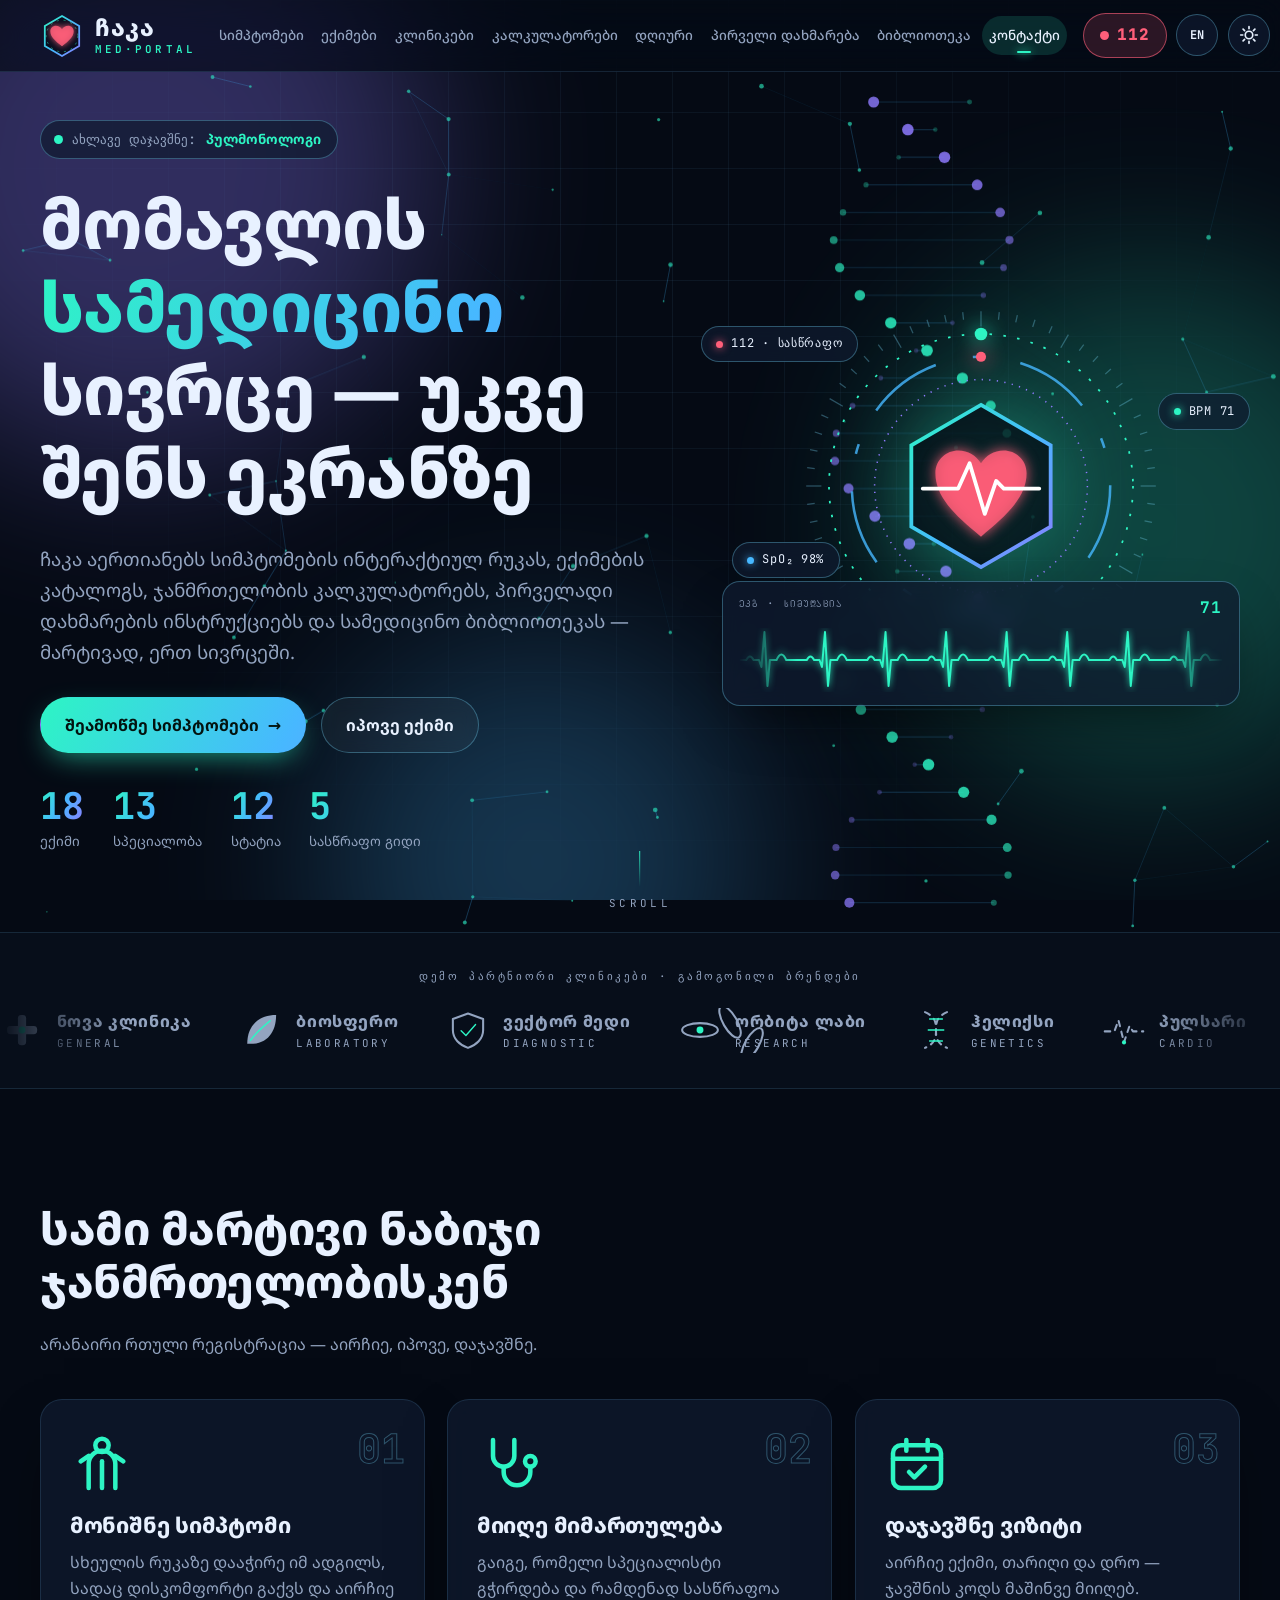
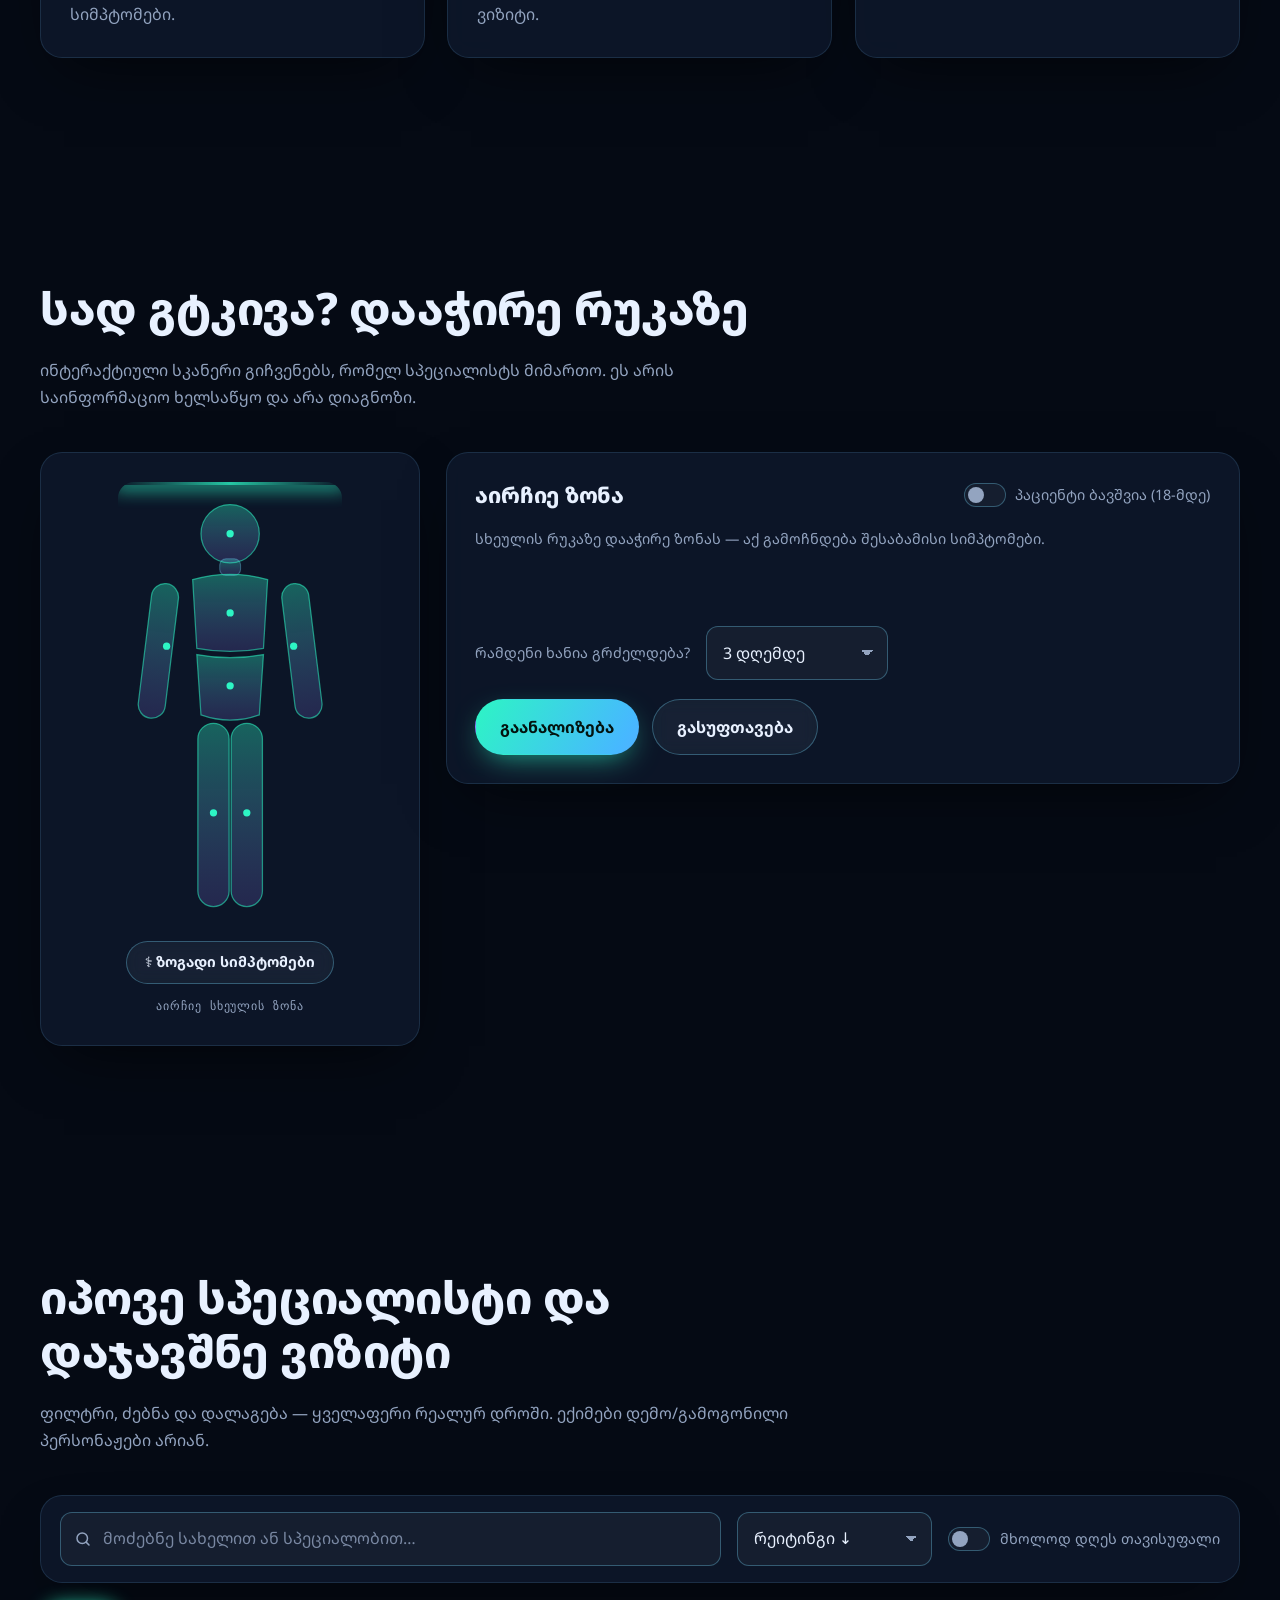
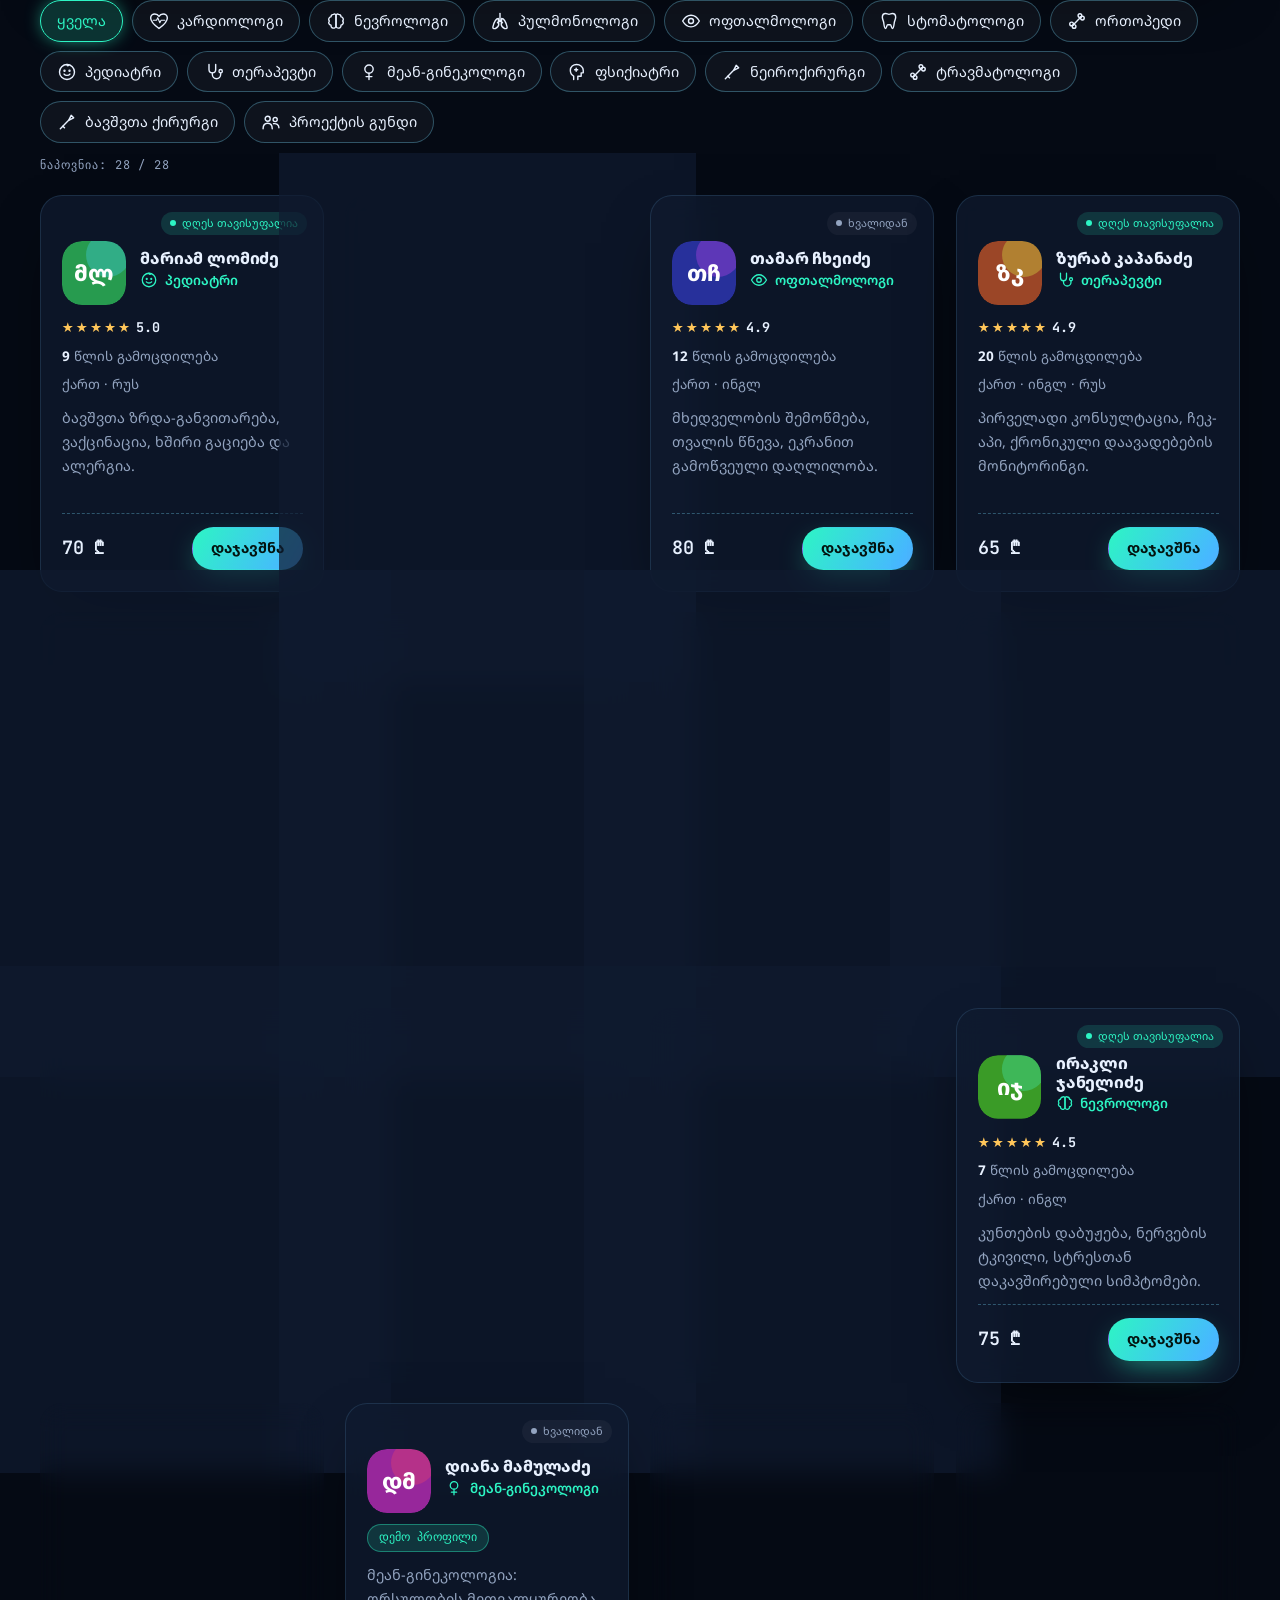
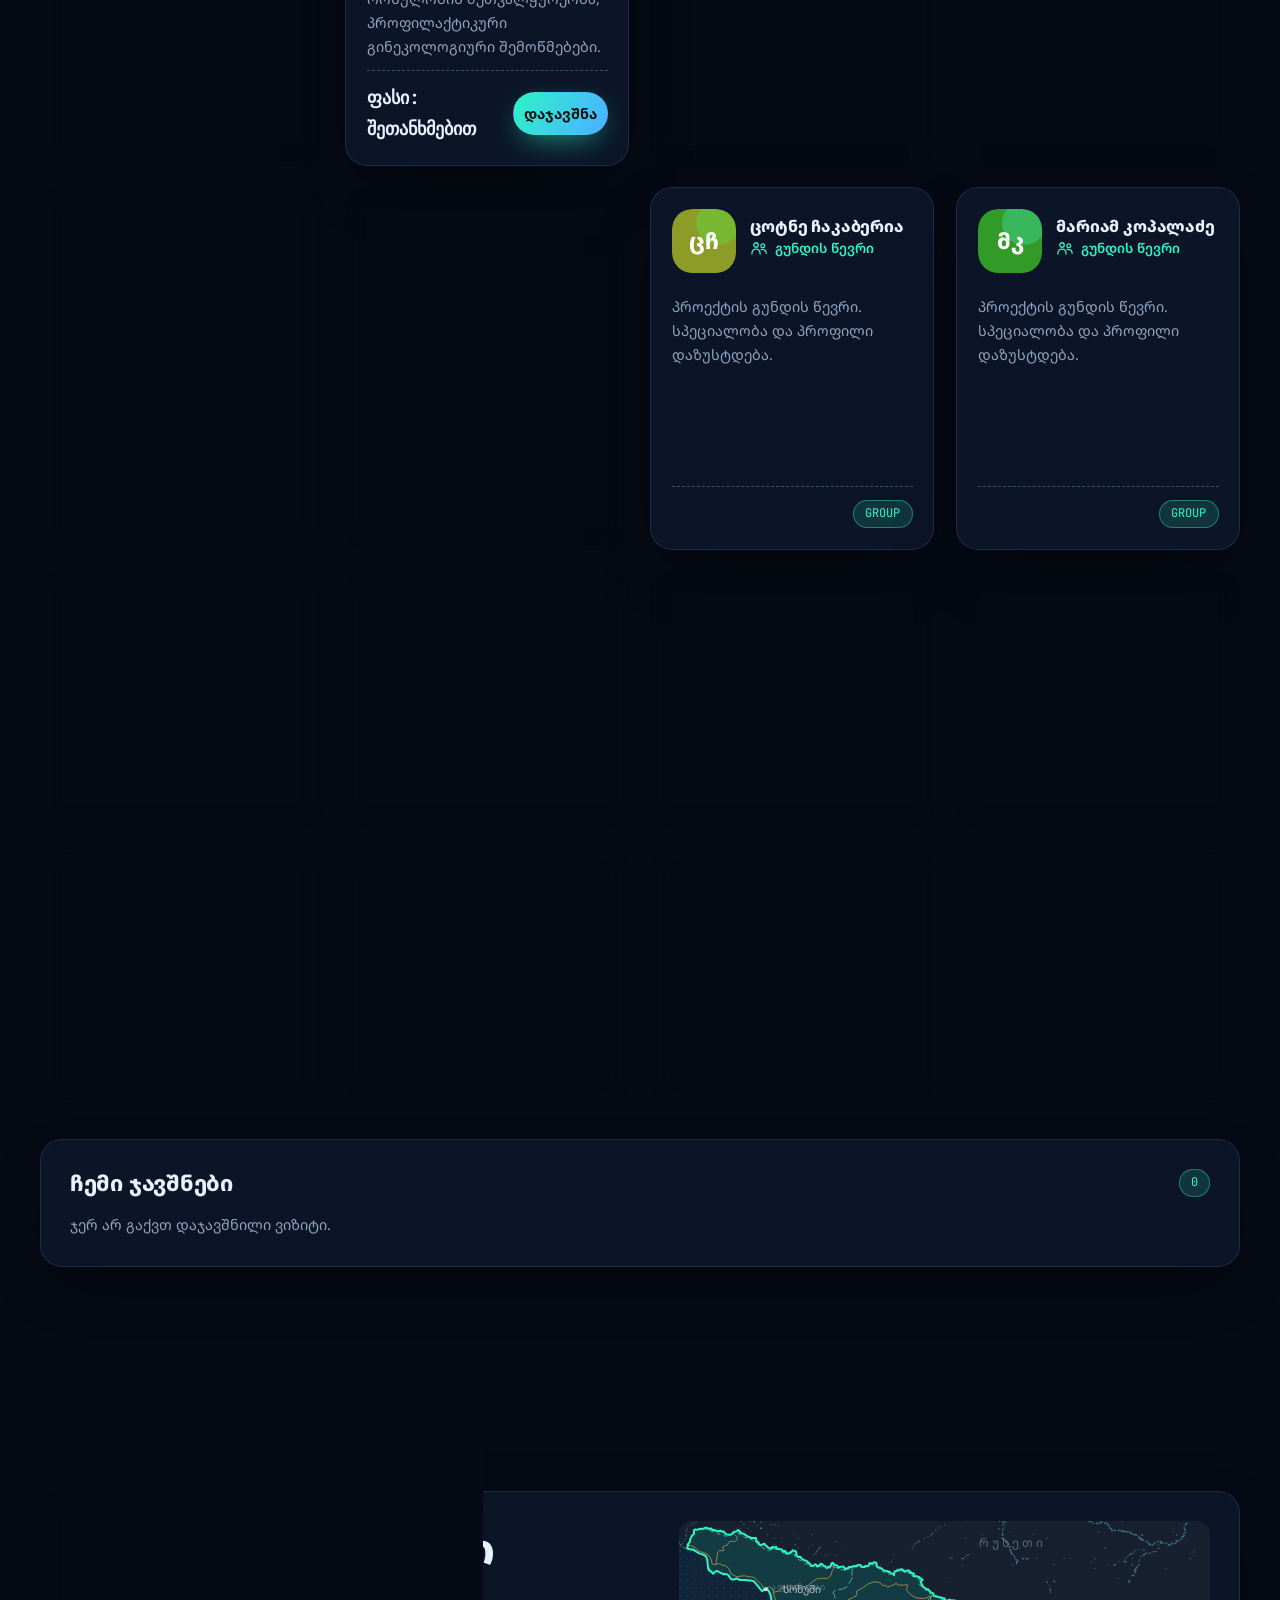
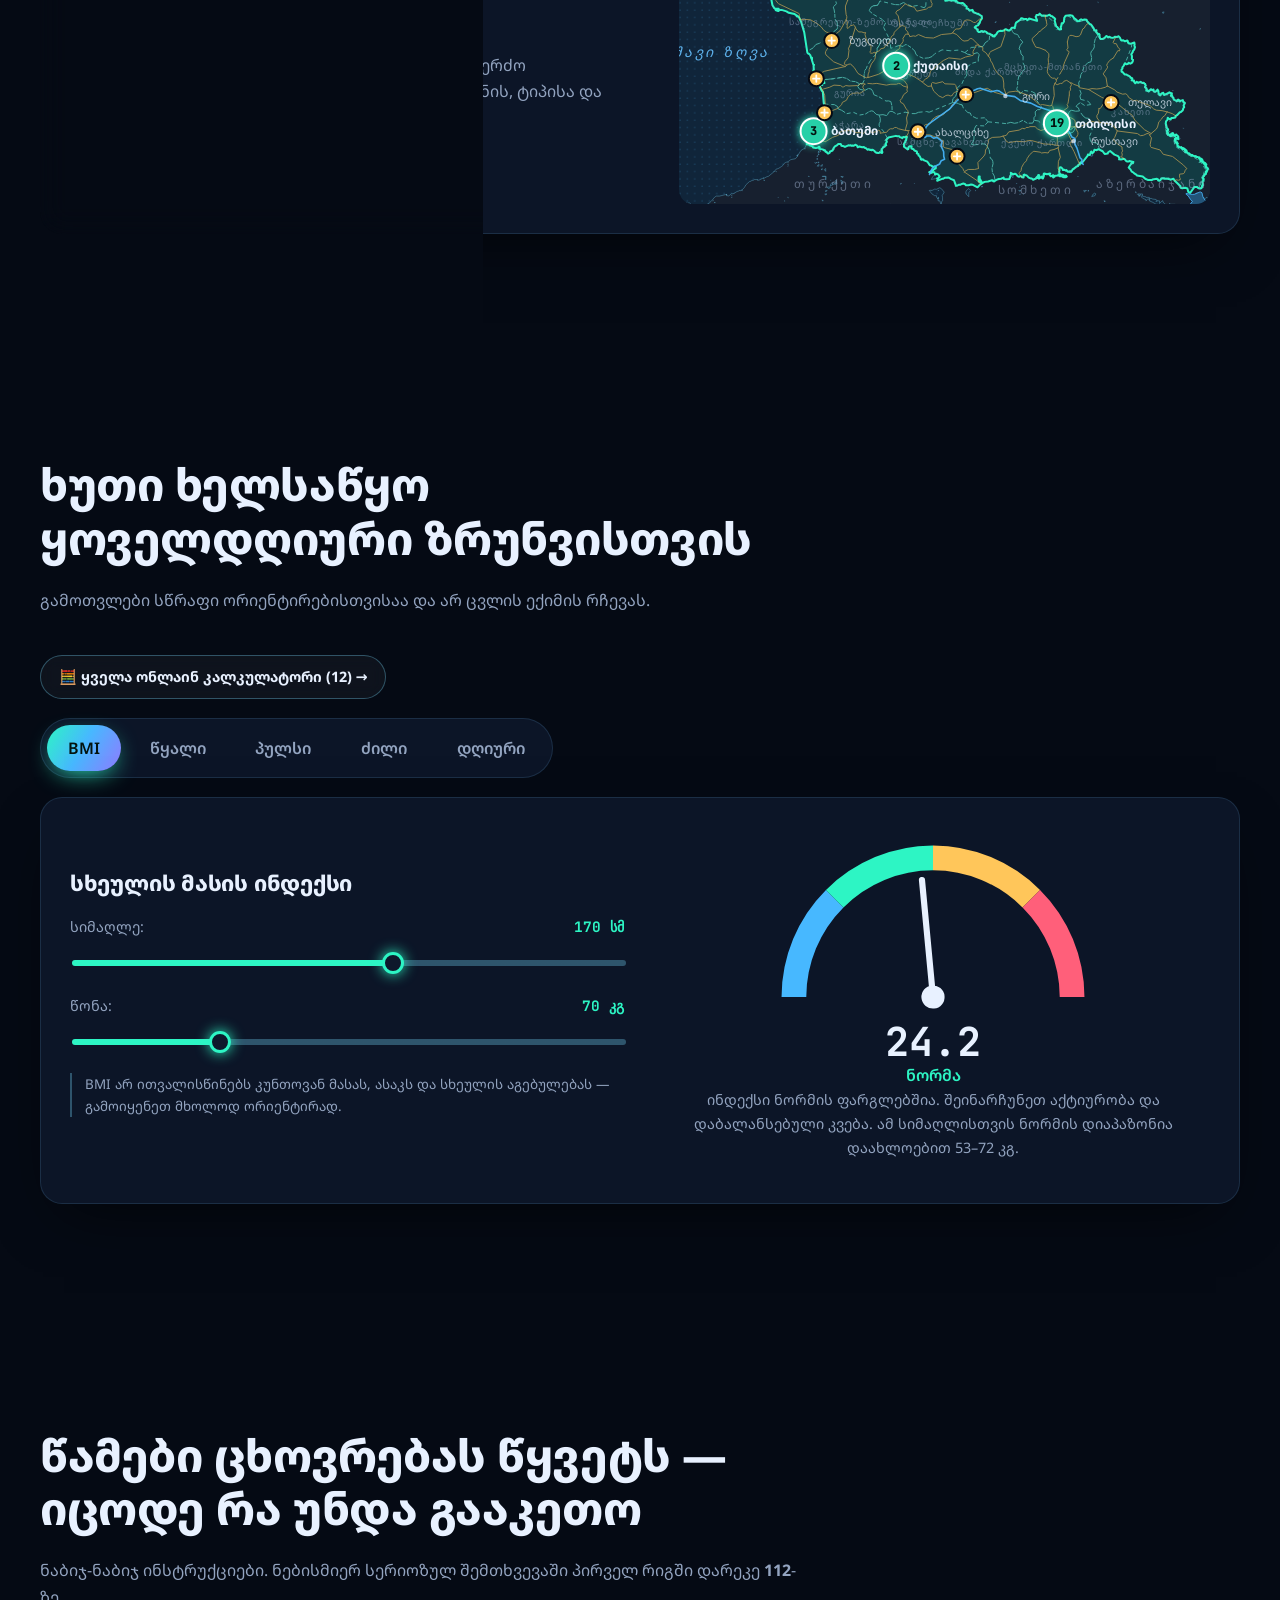
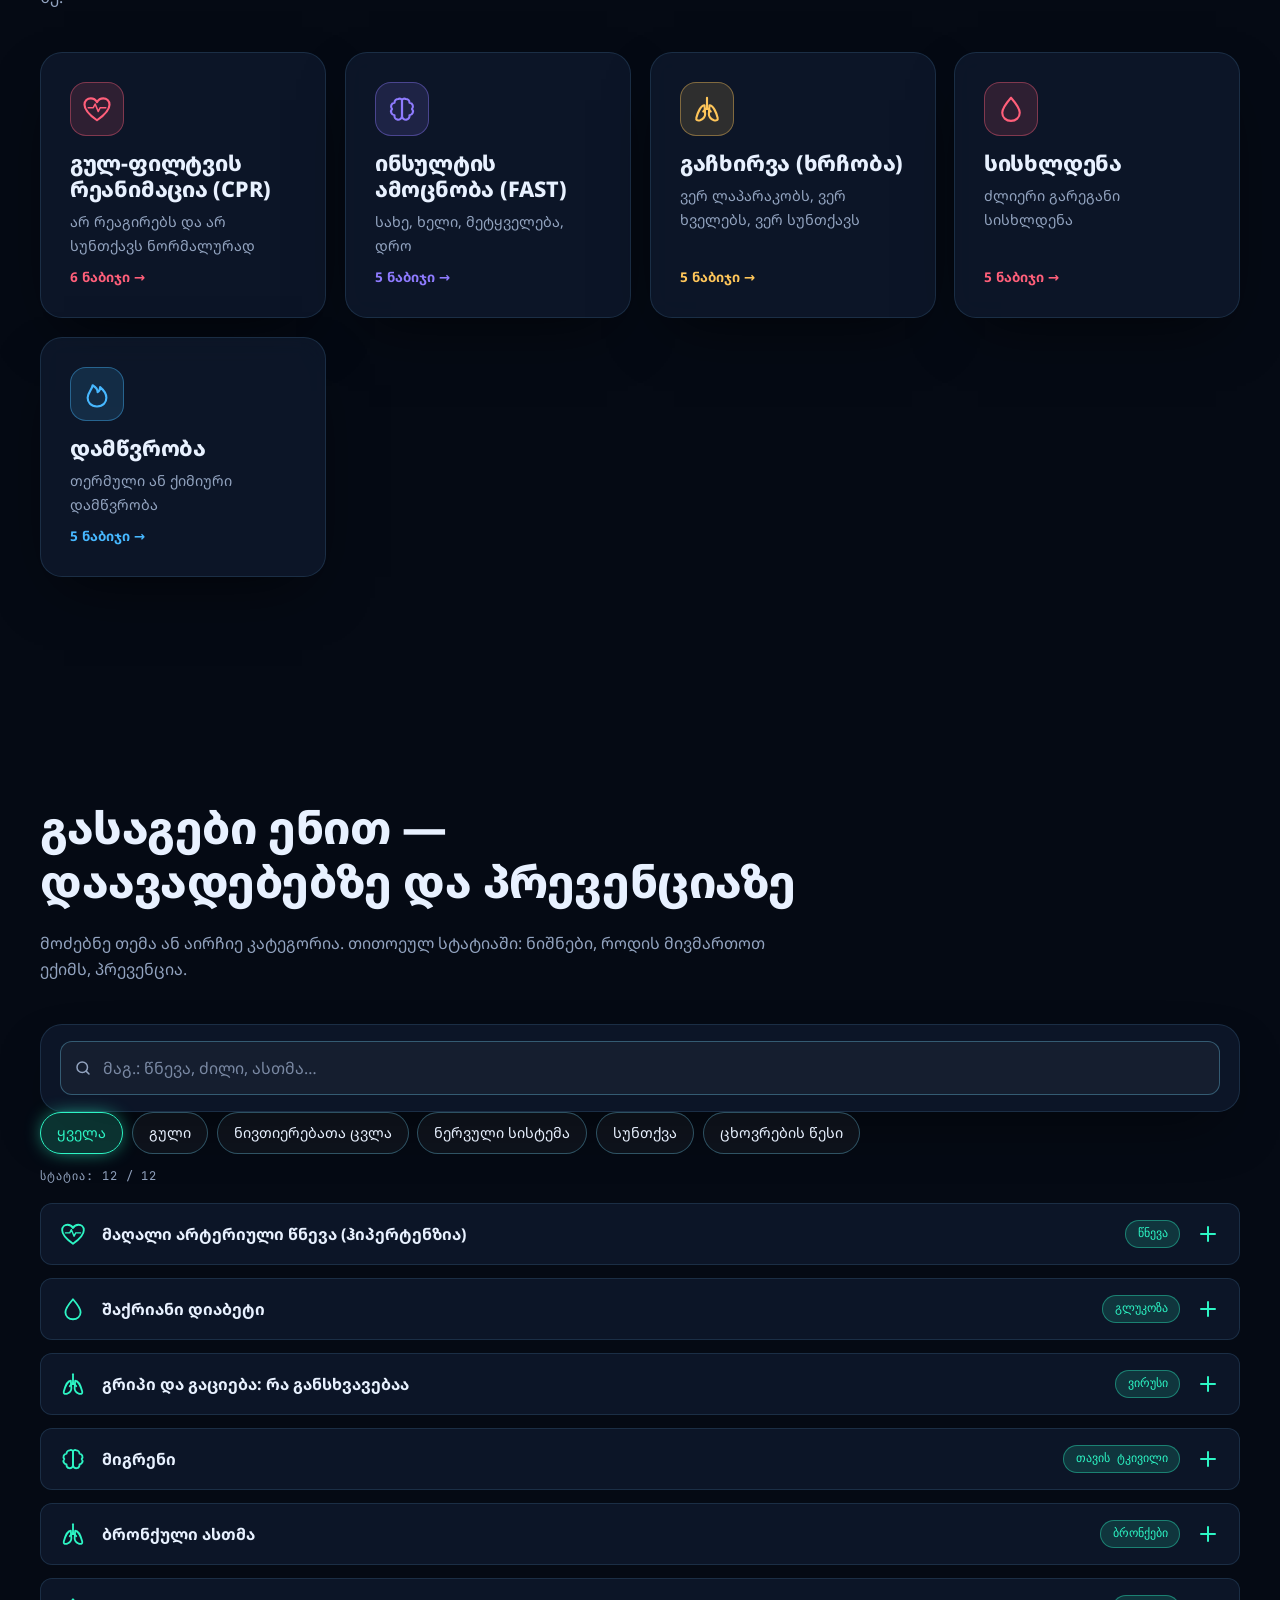
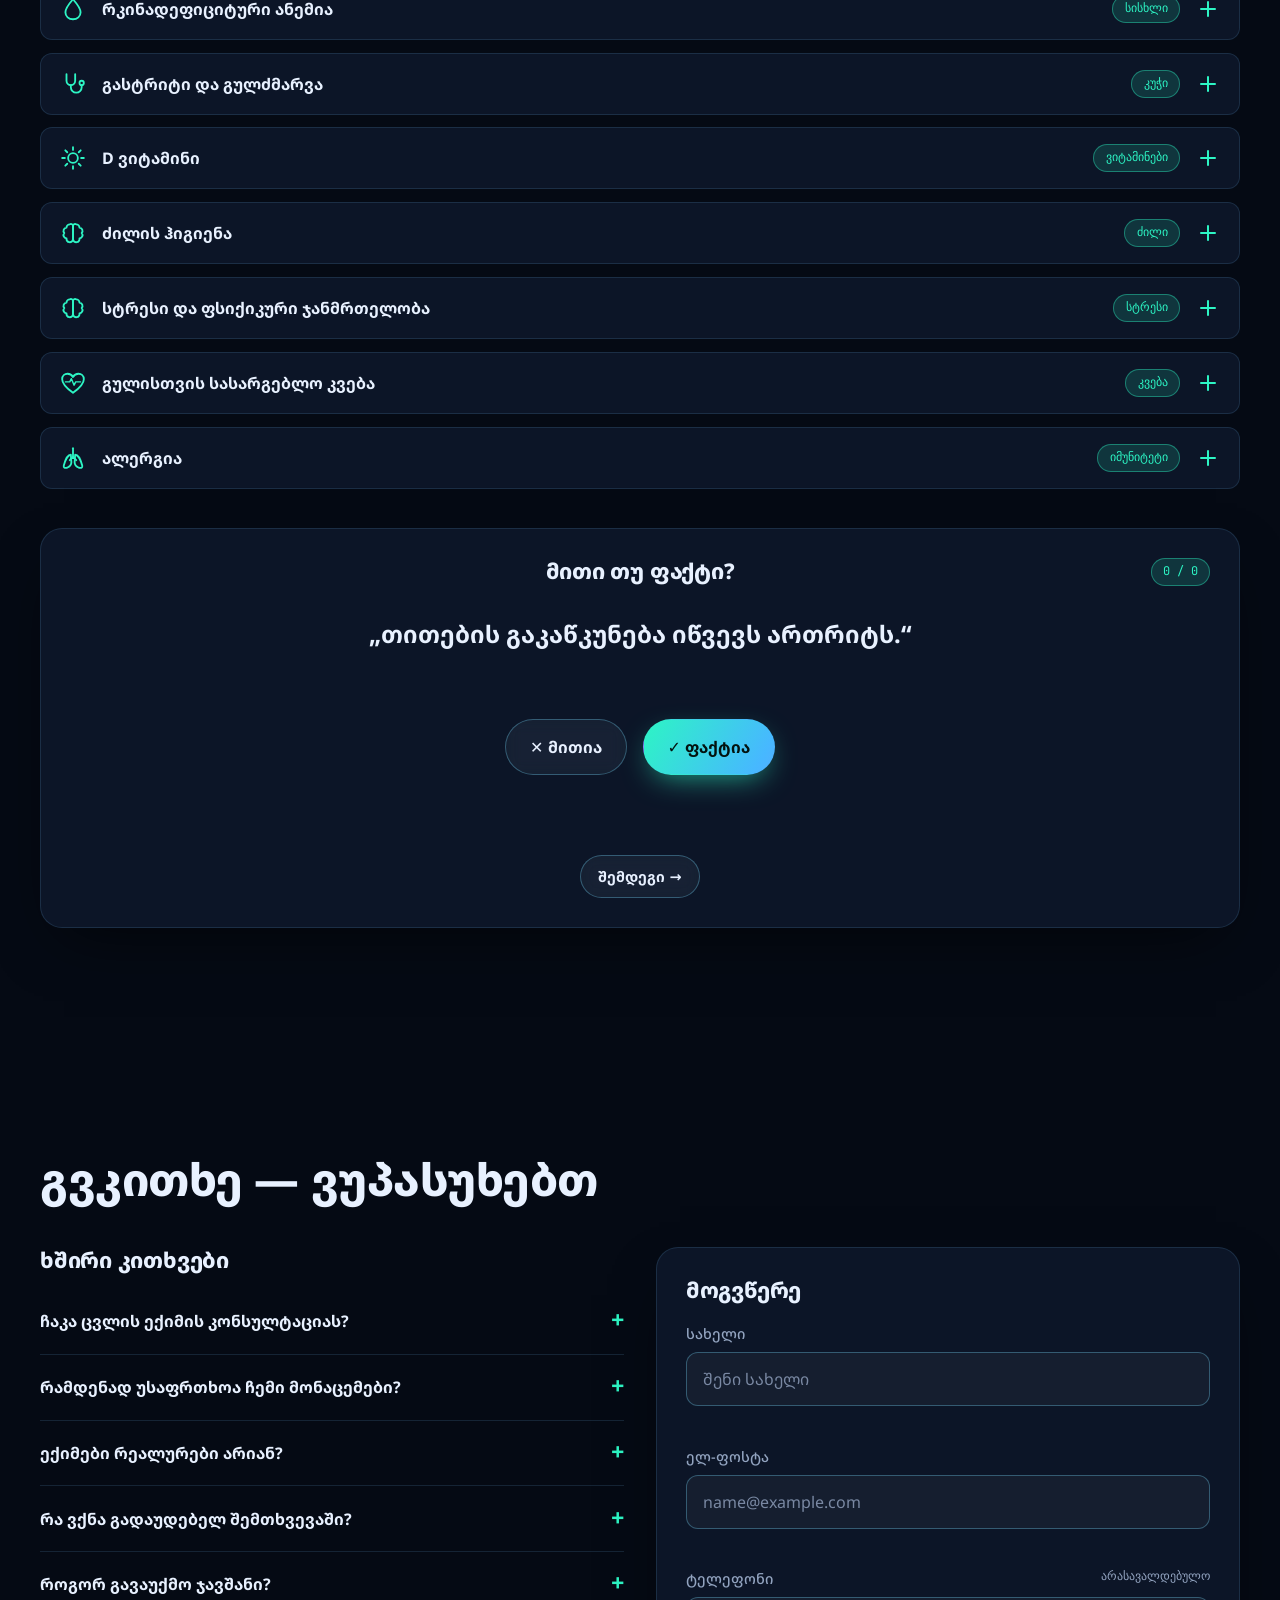
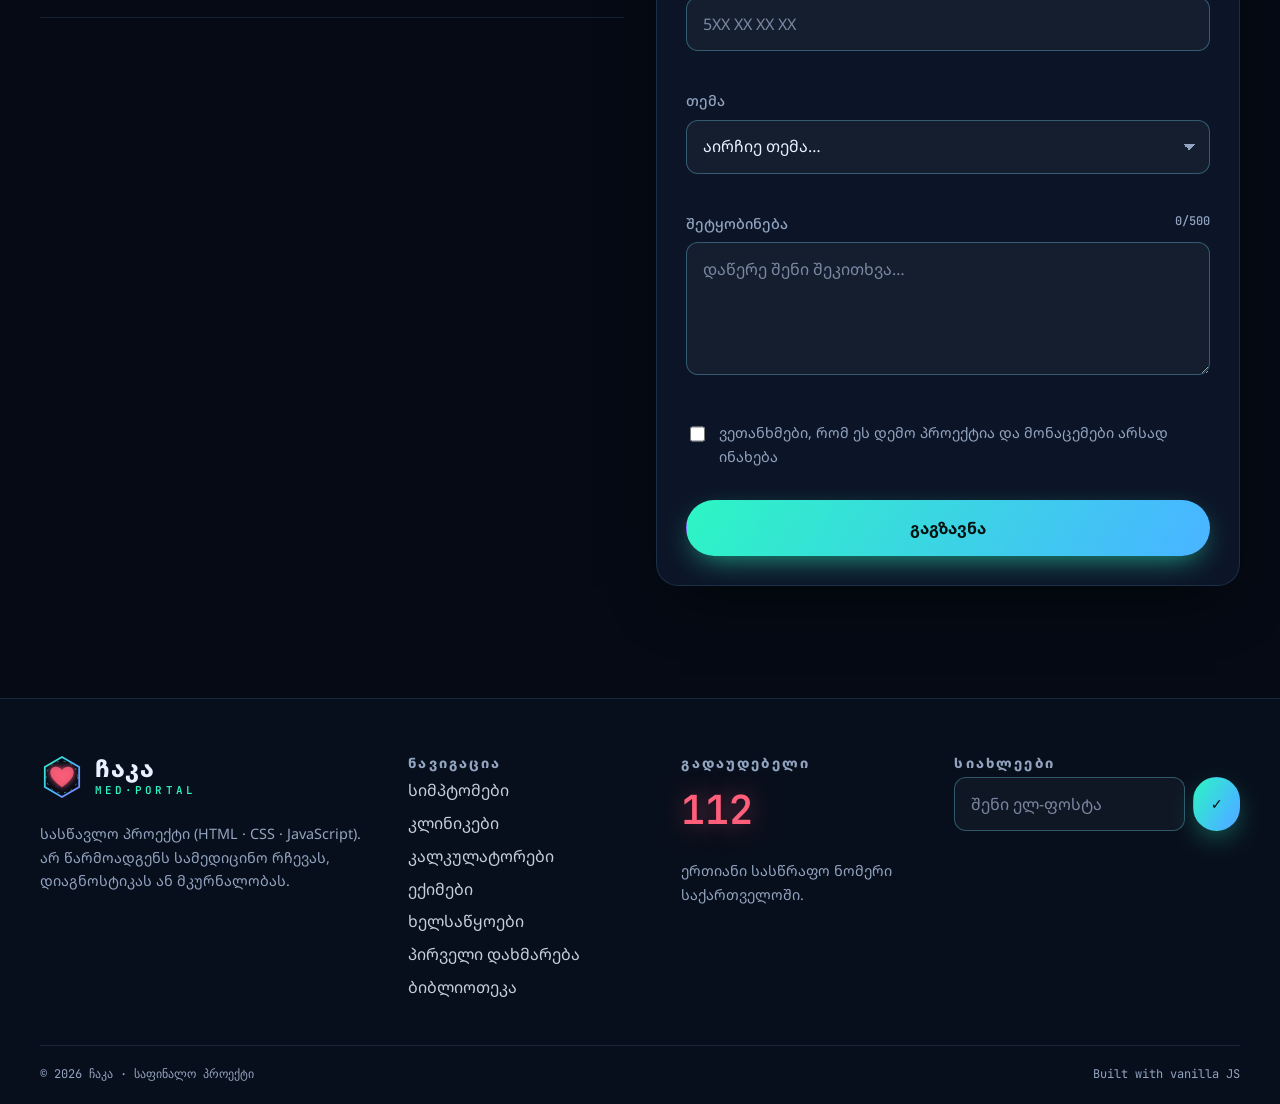
==== commit cbb464d2: "feat(forms): ტელეფონის ველი საკონტაქტო ფორმაში — ცოცხალი ფორმატირება (5XX XX XX XX) და ვალიდაცია, ჯა" ====
--- a/index.html
+++ b/index.html
@@ -418,6 +418,7 @@
             <h3>მოგვწერე</h3>
             <div class="form-row"><label for="c-name">სახელი</label><input class="input" id="c-name" name="name" type="text" autocomplete="name" placeholder="შენი სახელი"><small class="err" data-err="c-name"></small></div>
             <div class="form-row"><label for="c-mail">ელ-ფოსტა</label><input class="input" id="c-mail" name="email" type="email" autocomplete="email" placeholder="name@example.com"><small class="err" data-err="c-mail"></small></div>
+            <div class="form-row"><label for="c-phone">ტელეფონი <span class="mono counter">არასავალდებულო</span></label><input class="input" id="c-phone" name="phone" type="tel" inputmode="tel" autocomplete="tel" placeholder="5XX XX XX XX" maxlength="13"><small class="err" data-err="c-phone"></small></div>
             <div class="form-row"><label for="c-topic">თემა</label>
               <select class="input" id="c-topic" name="topic"><option value="">აირჩიე თემა…</option><option>შეკითხვა ექიმებზე</option><option>ტექნიკური პრობლემა</option><option>თანამშრომლობა</option><option>სხვა</option></select><small class="err" data-err="c-topic"></small></div>
             <div class="form-row"><label for="c-msg">შეტყობინება <span class="mono counter" id="c-count">0/500</span></label><textarea class="input" id="c-msg" name="message" rows="4" maxlength="500" placeholder="დაწერე შენი შეკითხვა…"></textarea><small class="err" data-err="c-msg"></small></div>
--- a/css/components.css
+++ b/css/components.css
@@ -19,7 +19,7 @@
 .sos-btn:hover { background: var(--coral); color: var(--white); }
 .sos-dot, .live-dot { width: 9px; height: 9px; border-radius: 50%; background: var(--coral); box-shadow: 0 0 0 0 var(--coral); animation: ping 1.6s infinite; }
 .live-dot { background: var(--mint); box-shadow: 0 0 0 0 var(--mint); }
-.burger { display: none; flex-direction: column; gap: 5px; }
+.burger { display: none; flex-direction: column; align-items: center; justify-content: center; gap: 5px; }
 .burger span { width: 18px; height: 2px; background: currentColor; border-radius: 2px; transition: transform .3s, opacity .3s; }
 .burger[aria-expanded="true"] span:nth-child(1) { transform: translateY(7px) rotate(45deg); }
 .burger[aria-expanded="true"] span:nth-child(2) { opacity: 0; }
@@ -145,6 +145,7 @@
 .hint-list b { color: var(--text); }
 
 .doc-card { display: flex; flex-direction: column; gap: .7rem; padding: 1.3rem; cursor: pointer; animation: popIn .5s var(--ease) both; }
+.doc-card:has(.avail) { padding-top: 2.8rem; }
 .doc-top { display: flex; align-items: center; gap: .9rem; }
 .doc-avatar { width: 64px; height: 64px; border-radius: 20px; flex-shrink: 0; }
 .doc-card h3 { margin: 0; font-size:var(--fs-base); }
--- a/css/pages.css
+++ b/css/pages.css
@@ -12,7 +12,15 @@
 .geo-svg.grab { cursor: grabbing; }
 .map-sea { fill: color-mix(in srgb, var(--sky) 12%, var(--bg-2)); }
 .map-sea-dot { fill: color-mix(in srgb, var(--sky) 35%, transparent); }
-.map-land { fill: color-mix(in srgb, var(--mint) 14%, var(--surface-solid)); stroke: var(--mint); stroke-linejoin: round; filter: drop-shadow(0 0 10px color-mix(in srgb, var(--mint) 35%, transparent)); }
+.map-nb { fill: color-mix(in srgb, var(--muted) 10%, var(--bg-2)); stroke: var(--line-strong); stroke-width: 1px; vector-effect: non-scaling-stroke; }
+.map-land { fill: color-mix(in srgb, var(--mint) 16%, var(--surface-solid)); stroke: var(--mint); stroke-width: 2px; stroke-linejoin: round; vector-effect: non-scaling-stroke; }
+.map-lake { fill: color-mix(in srgb, var(--sky) 40%, var(--bg-2)); stroke: var(--sky); stroke-width: .8px; vector-effect: non-scaling-stroke; }
+.map-reg { fill: none; stroke: color-mix(in srgb, var(--mint) 55%, var(--muted)); stroke-width: 1px; stroke-dasharray: 4 3; stroke-linejoin: round; vector-effect: non-scaling-stroke; opacity: .75; }
+.map-river { fill: none; stroke: var(--sky); stroke-width: 1.6px; stroke-linecap: round; stroke-linejoin: round; vector-effect: non-scaling-stroke; opacity: .9; }
+.map-road { fill: none; stroke: var(--amber); stroke-width: 1px; stroke-linecap: round; stroke-linejoin: round; vector-effect: non-scaling-stroke; opacity: .55; }
+.z-in .map-road { stroke-width: 1.6px; opacity: .85; }
+.map-lbl.reg { font-size: calc(9px * var(--u, 1)); letter-spacing: .12em; fill: var(--muted); opacity: .55; }
+.z-in .map-lbl.reg { opacity: 0; }
 .map-lbl { font-family: var(--font); font-size: calc(11px * var(--u, 1)); fill: var(--muted); text-anchor: middle; pointer-events: none; }
 .map-lbl.sea { font-style: italic; font-size: calc(14px * var(--u, 1)); fill: color-mix(in srgb, var(--sky) 70%, var(--muted)); letter-spacing: .2em; }
 .map-lbl.nb { font-size: calc(12px * var(--u, 1)); letter-spacing: .24em; opacity: .55; text-transform: uppercase; }
@@ -31,7 +39,7 @@
 .map-ctl button { width: 38px; height: 38px; border-radius: 12px; border: 1px solid var(--line-strong); background: var(--surface); backdrop-filter: blur(8px); font-size:var(--fs-lg); font-weight: 700; }
 .map-ctl button:hover { border-color: var(--mint); color: var(--mint); }
 .map-ctl .txt { font-size:var(--fs-2xs); font-family: var(--mono); letter-spacing: .04em; }
-.map-hint { position: absolute; left: .8rem; bottom: .6rem; font-size:var(--fs-2xs); color: var(--muted); font-family: var(--mono); letter-spacing: .06em; pointer-events: none; }
+.map-hint { background: color-mix(in srgb, var(--bg) 70%, transparent); padding: .15rem .5rem; border-radius: 999px; position: absolute; left: .8rem; bottom: .6rem; font-size:var(--fs-2xs); color: var(--muted); font-family: var(--mono); letter-spacing: .06em; pointer-events: none; }
 .legend { display: flex; flex-wrap: wrap; gap: .5rem 1.1rem; padding: .8rem .6rem .3rem; font-size:var(--fs-sm); color: var(--muted); }
 .legend span { display: inline-flex; align-items: center; gap: .4rem; }
 .legend i { width: 11px; height: 11px; border-radius: 50%; background: var(--c); box-shadow: 0 0 8px var(--c); }
--- a/css/responsive.css
+++ b/css/responsive.css
@@ -28,6 +28,7 @@
   .brand-mark { width: 38px; height: 38px; }
   .stat-row { grid-template-columns: repeat(2, 1fr); gap: 1.2rem; }
   .toolbar { flex-direction: column; align-items: stretch; }
+  .toolbar .search-box { flex: 0 0 auto; }
   .toolbar select { width: 100%; }
   .footer-grid { grid-template-columns: 1fr; }
   .form-2 { grid-template-columns: 1fr; }
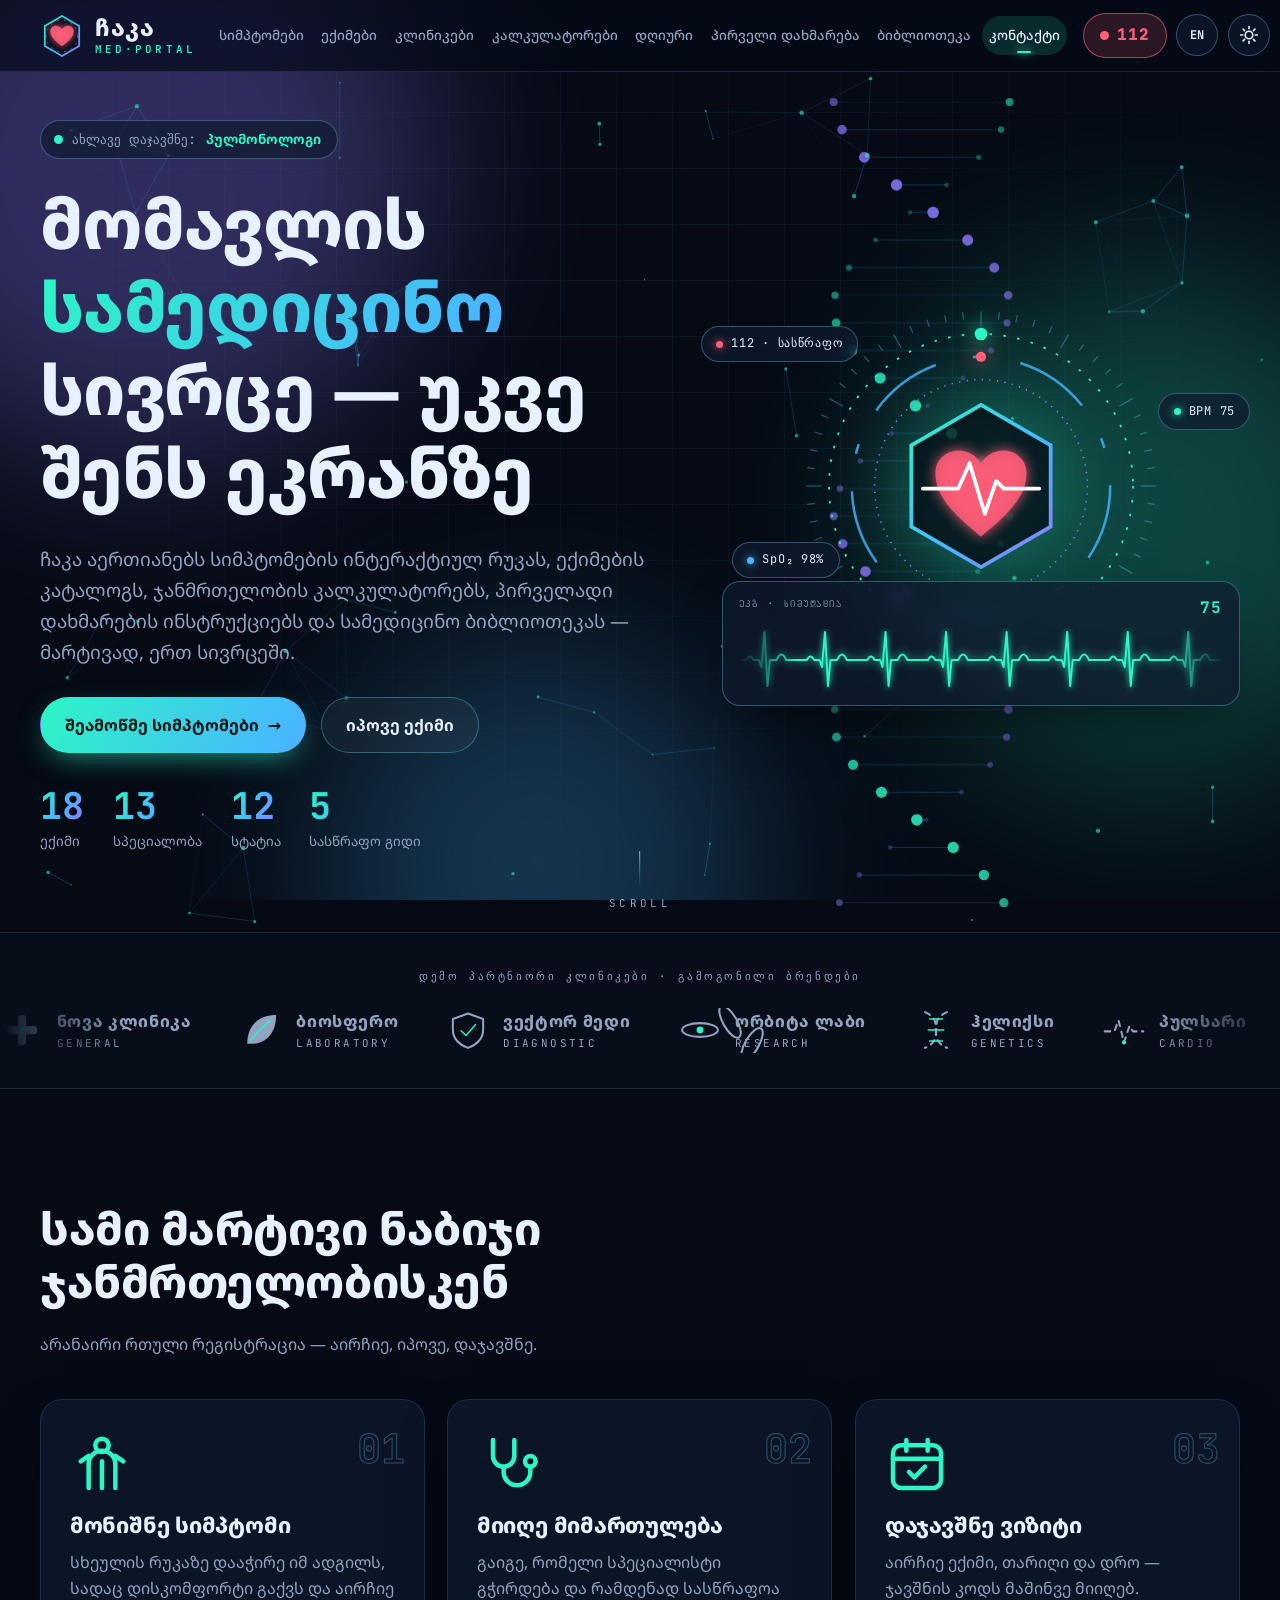
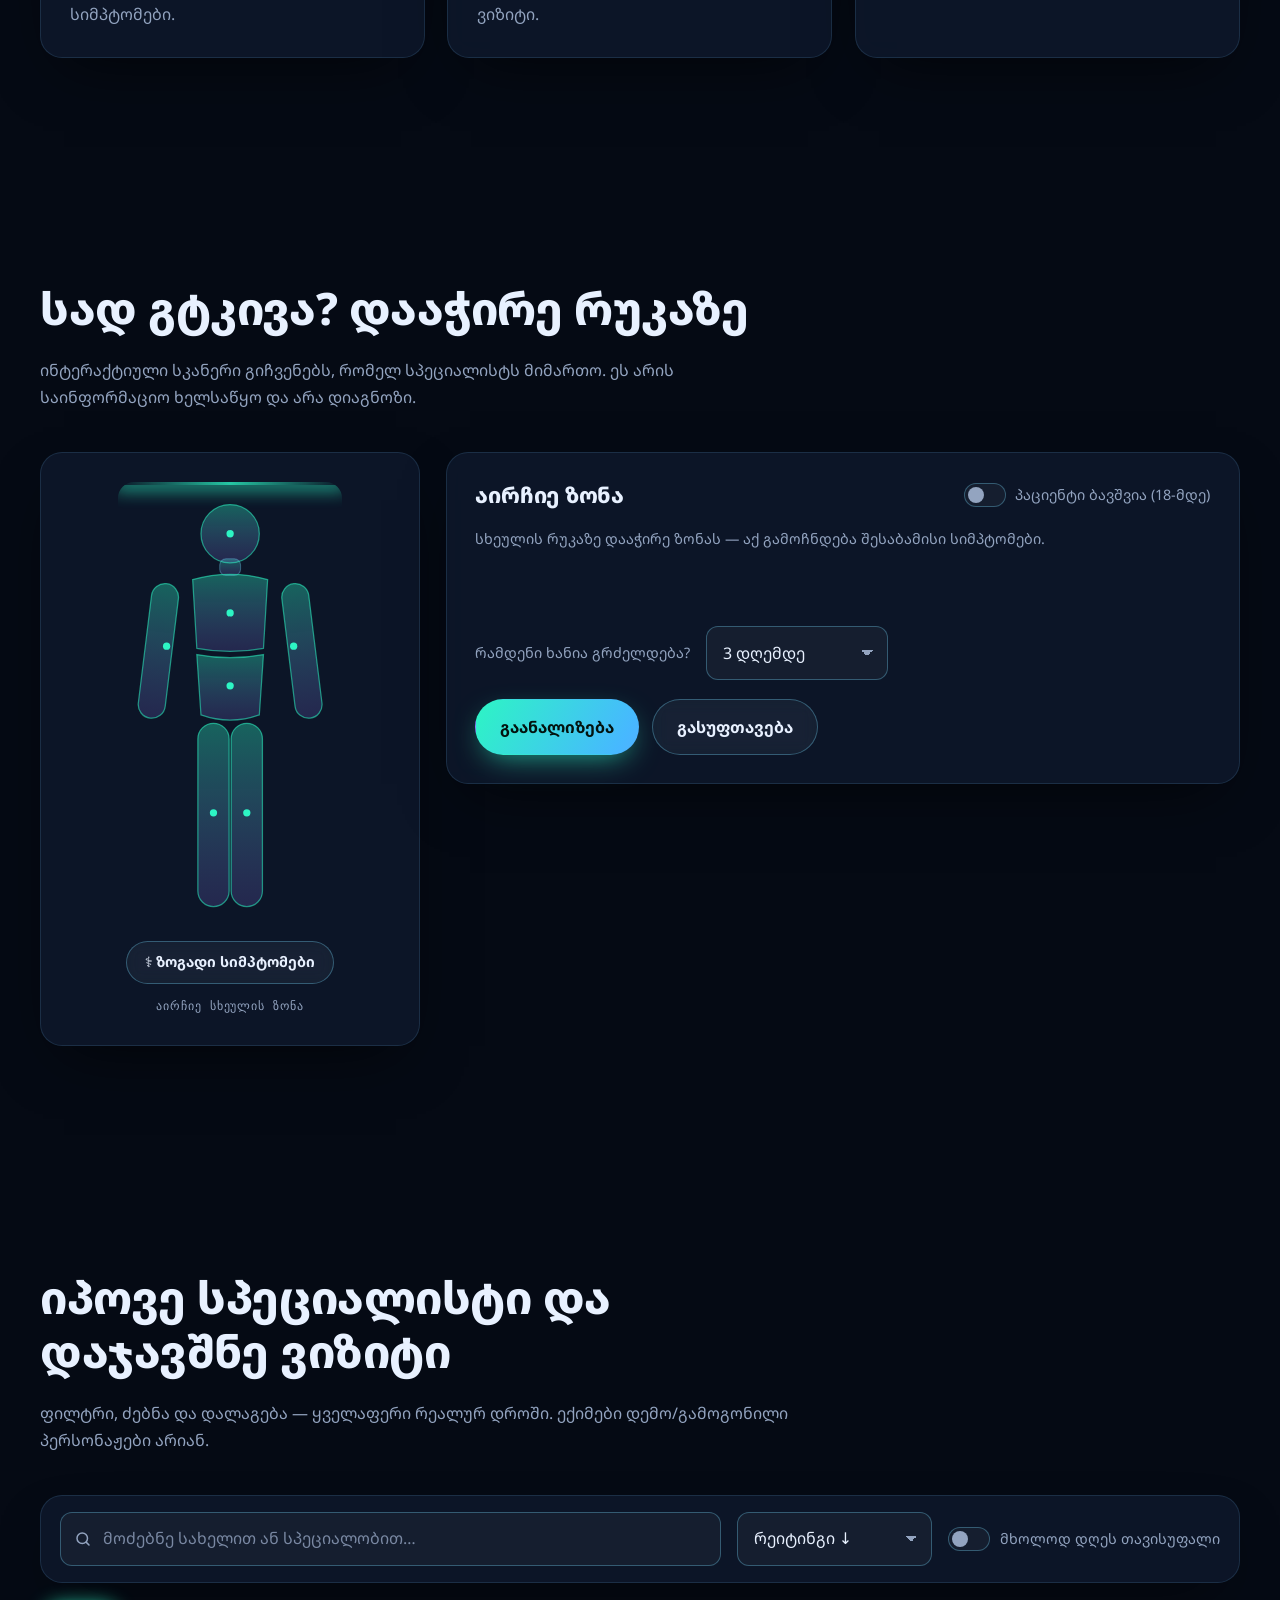
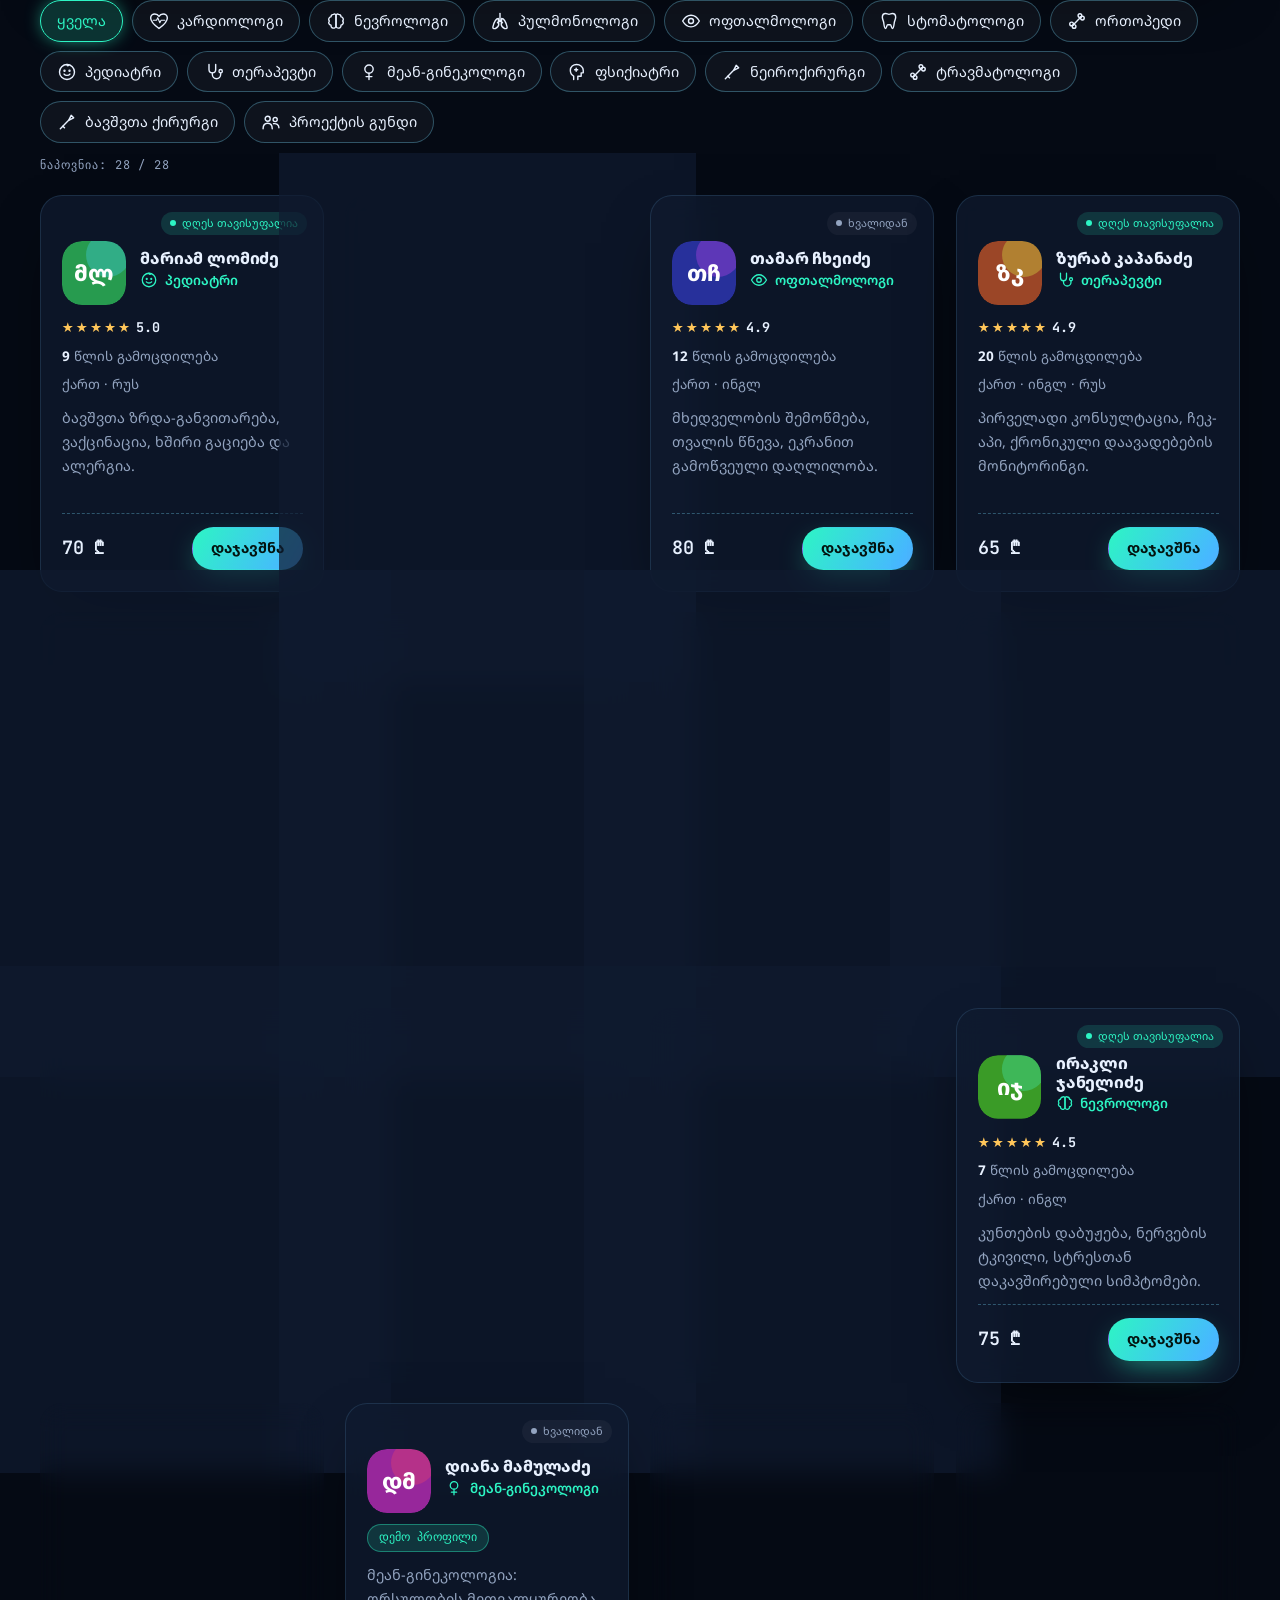
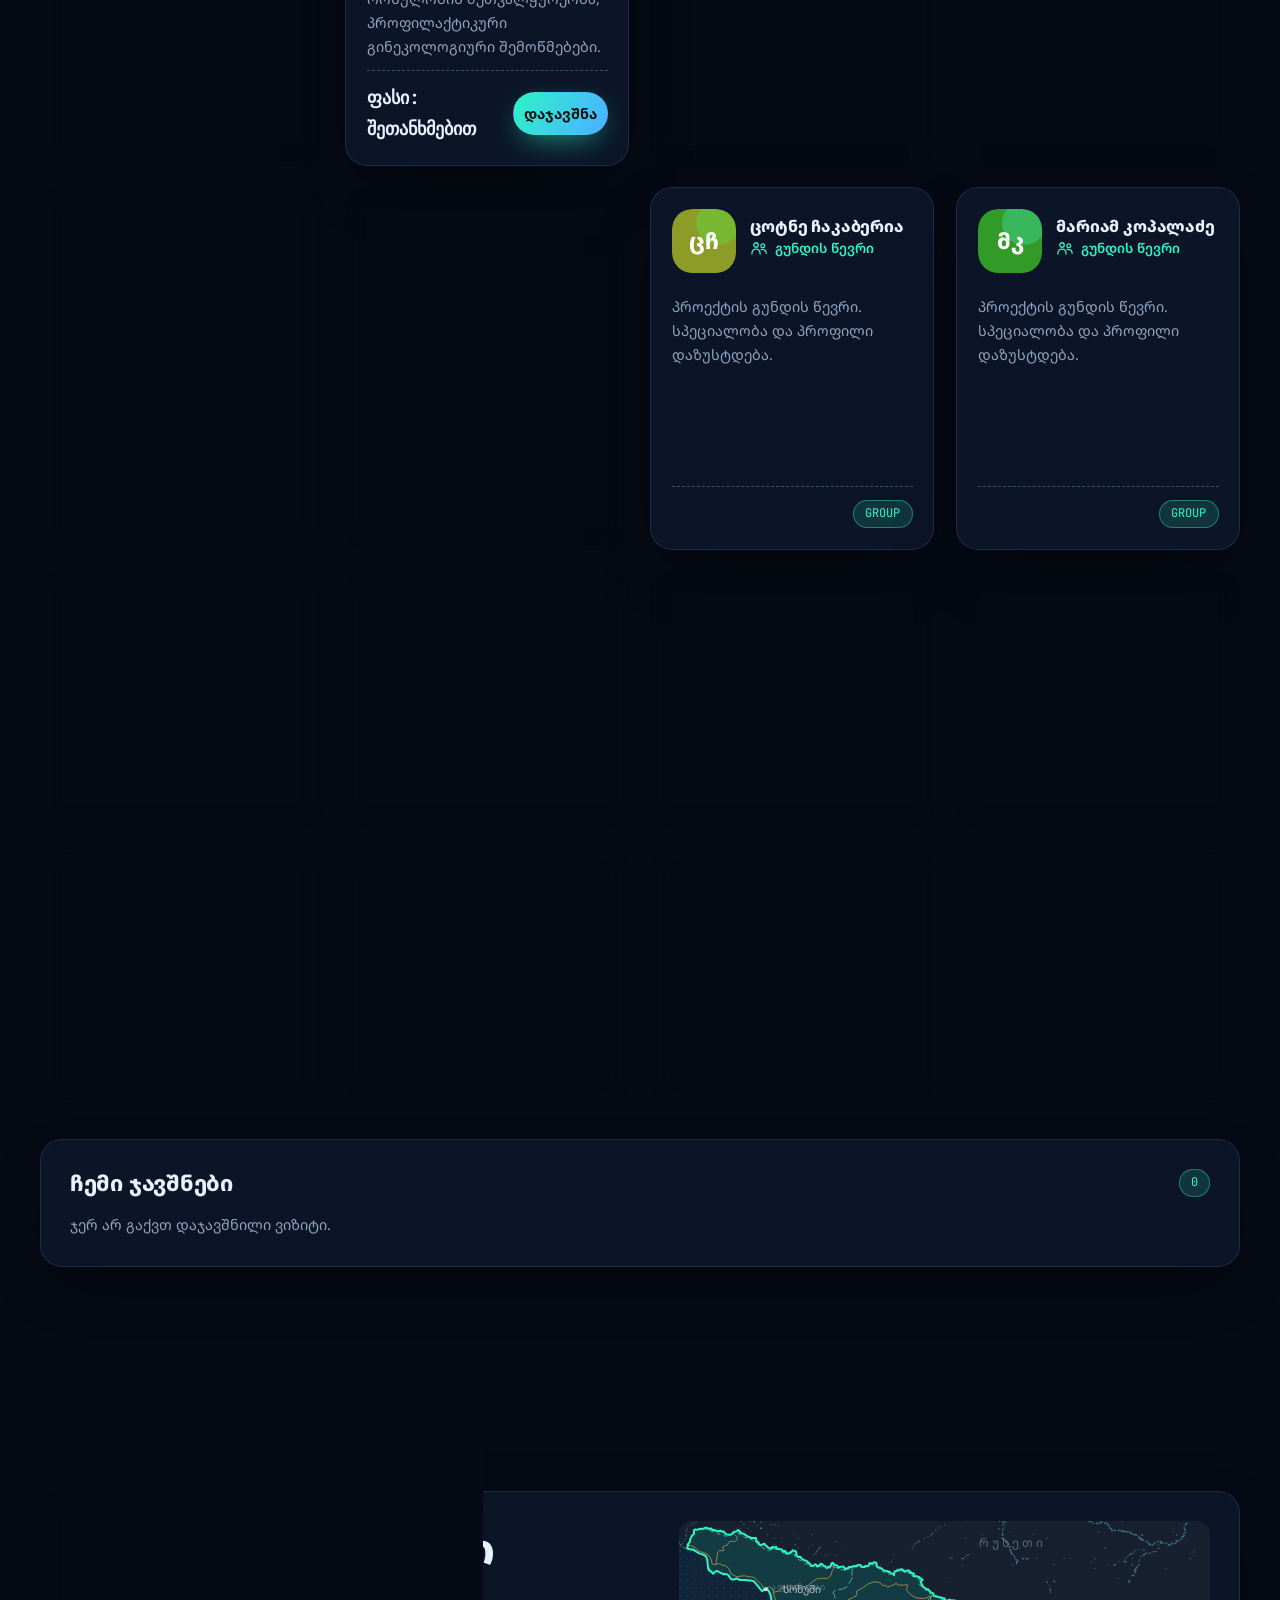
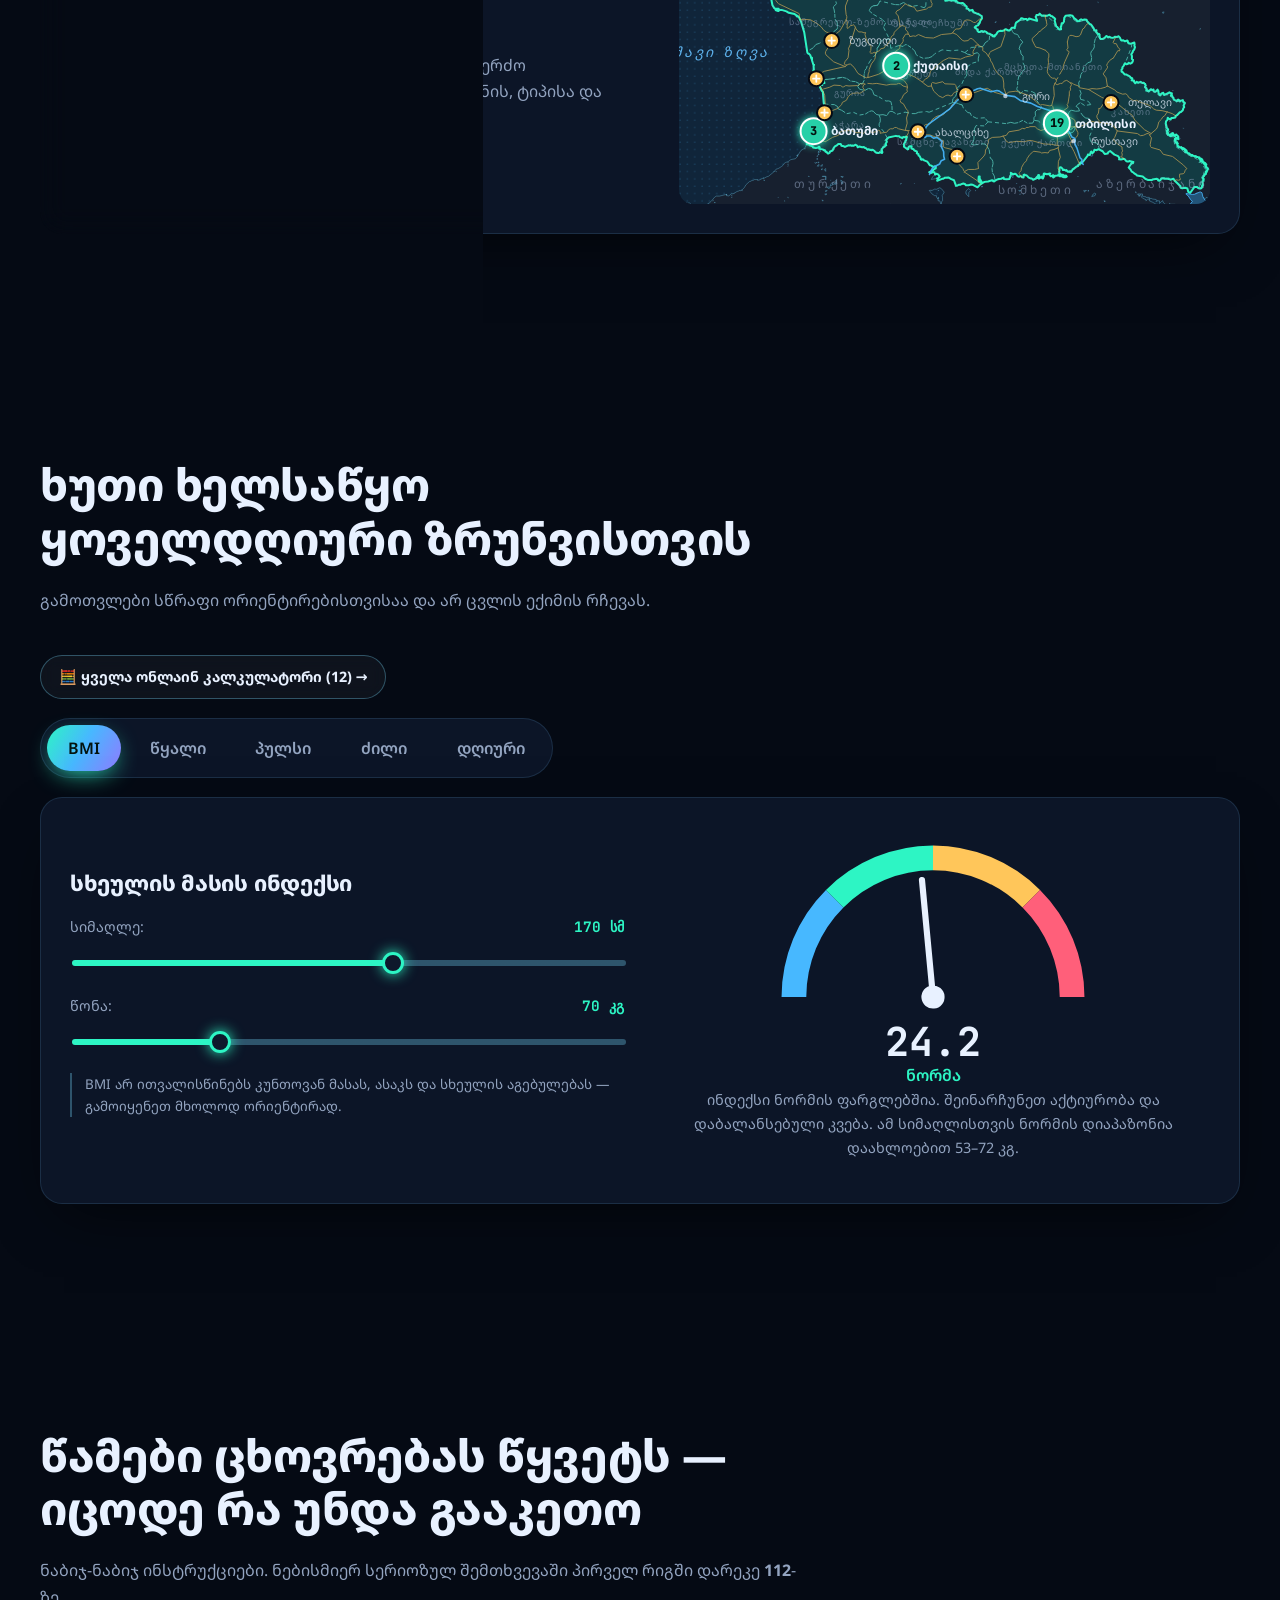
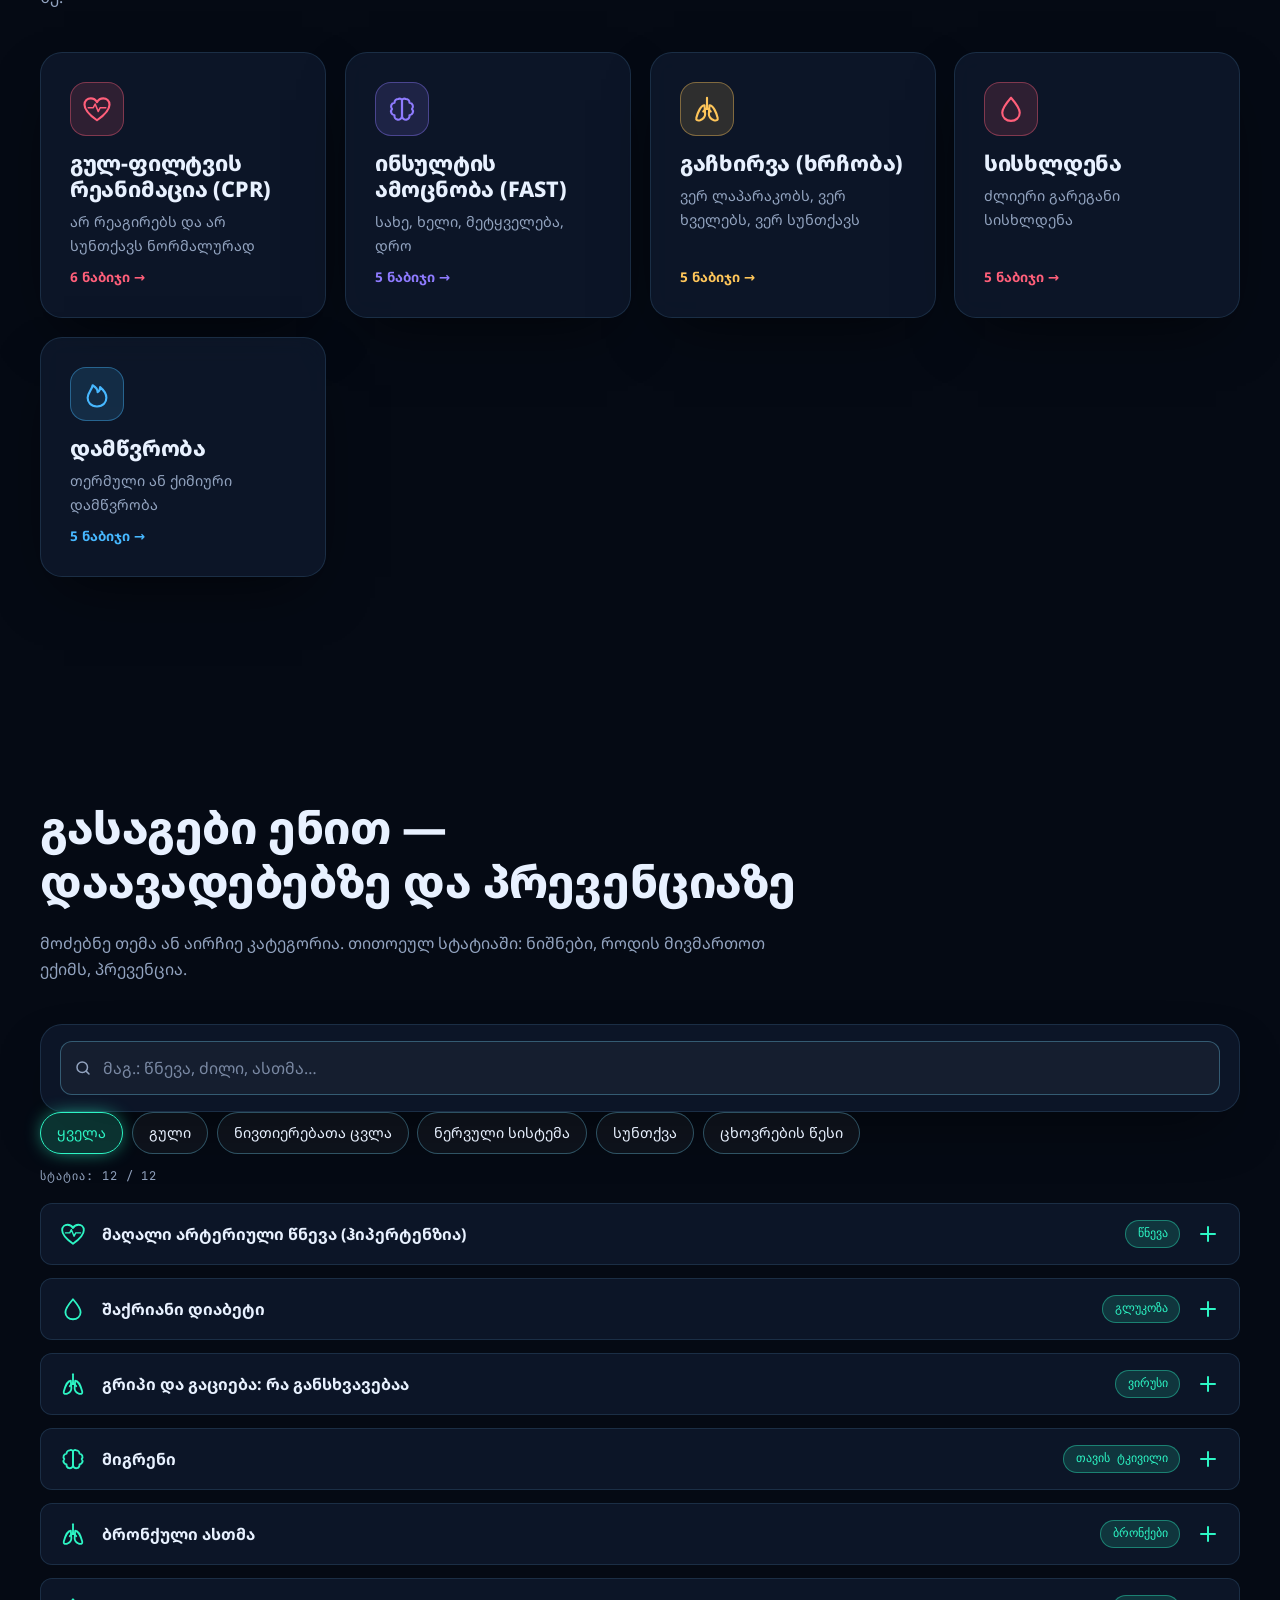
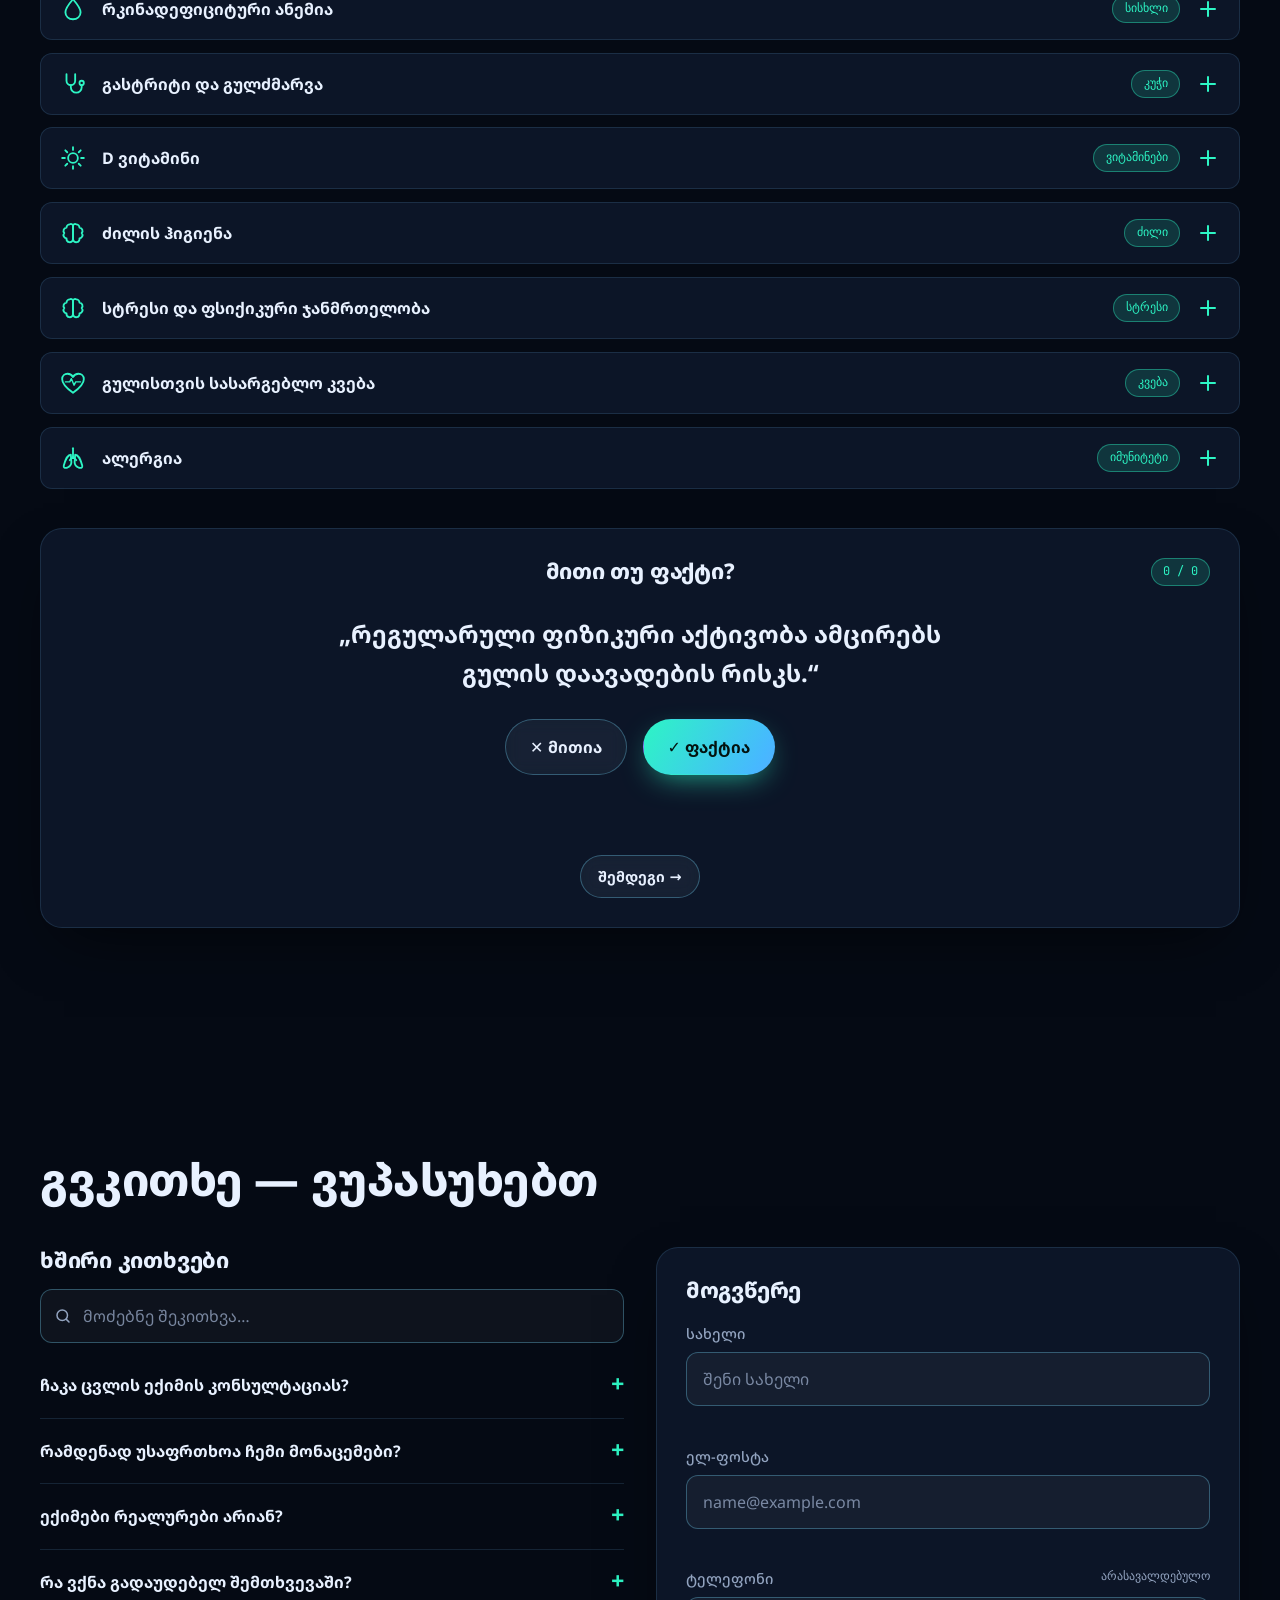
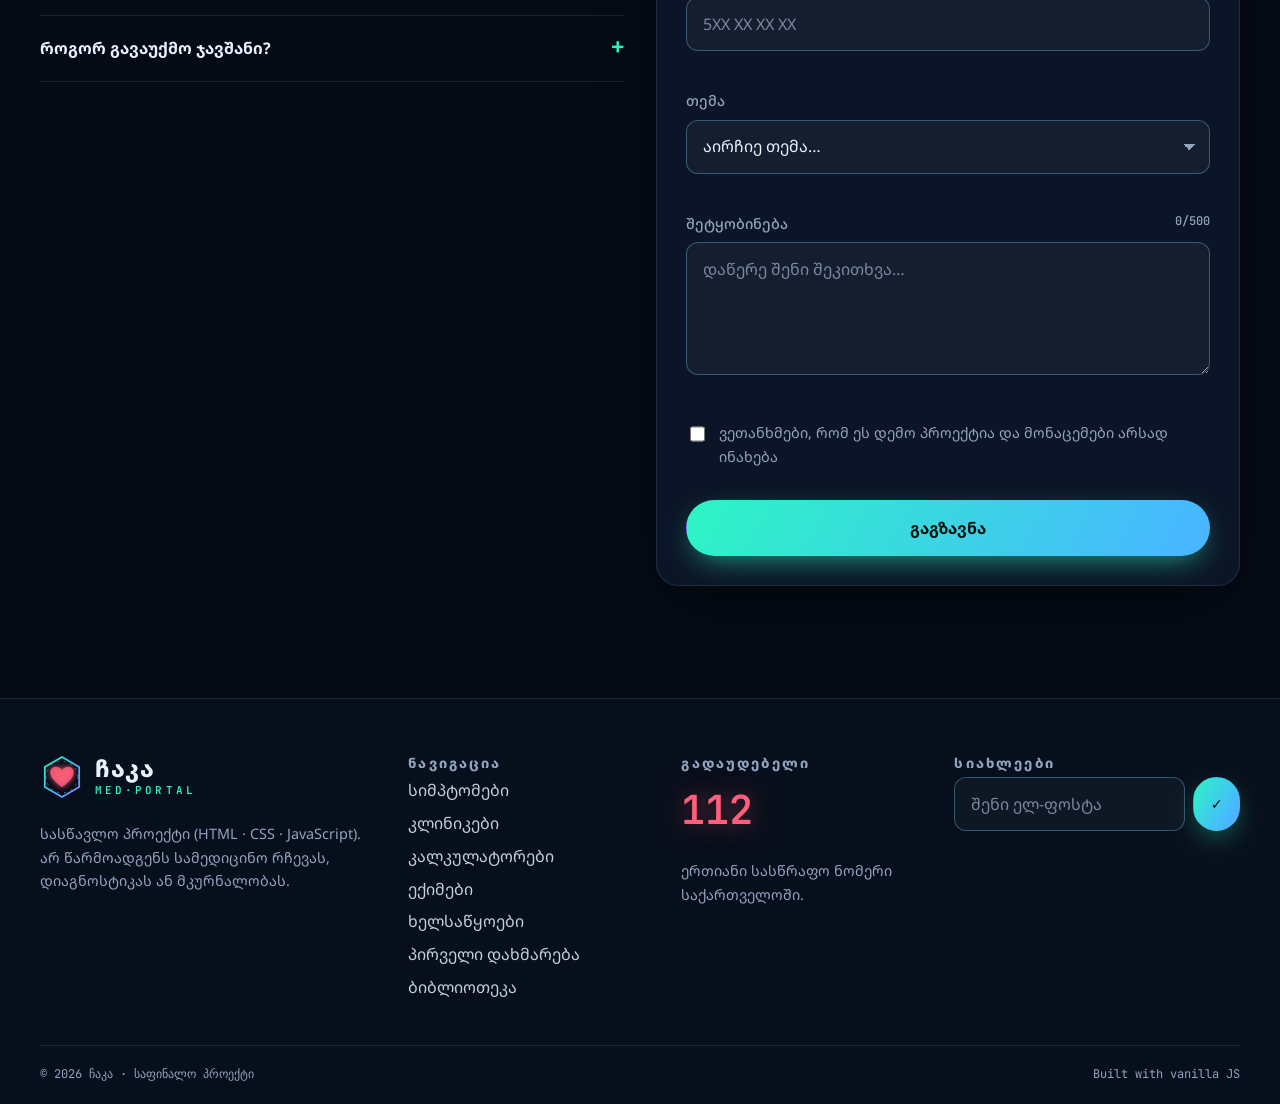
==== commit 43584a19: "feat(faq): აკორდეონი JS ლოგიკით — ერთდროულად ერთი ღია, შეკითხვების ძებნა და ცარიელი მდგომარეობა (KA/" ====
--- a/index.html
+++ b/index.html
@@ -407,11 +407,16 @@
         <div class="contact-grid">
           <div class="faq reveal">
             <h3>ხშირი კითხვები</h3>
+            <div class="search-box faq-search">
+              <svg viewBox="0 0 24 24" width="18" height="18" fill="none" stroke="currentColor" stroke-width="2" stroke-linecap="round"><circle cx="11" cy="11" r="7"/><path d="M20 20l-3.5-3.5"/></svg>
+              <input type="search" id="faq-search" class="input" placeholder="მოძებნე შეკითხვა…" aria-label="ხშირი შეკითხვების ძებნა" autocomplete="off">
+            </div>
             <details class="faq-item"><summary>ჩაკა ცვლის ექიმის კონსულტაციას?</summary><p>არა. პორტალი საინფორმაციო ხასიათისაა და არ სვამს დიაგნოზს. ჯანმრთელობის პრობლემის შემთხვევაში მიმართეთ ექიმს.</p></details>
             <details class="faq-item"><summary>რამდენად უსაფრთხოა ჩემი მონაცემები?</summary><p>ტრეკერისა და ჯავშნების მონაცემები ინახება მხოლოდ თქვენს ბრაუზერში (localStorage) და არსად იგზავნება.</p></details>
             <details class="faq-item"><summary>ექიმები რეალურები არიან?</summary><p>არა. ეს სასწავლო პროექტია — ექიმები, კლინიკები და სტატისტიკა დემონსტრაციისთვისაა შექმნილი.</p></details>
             <details class="faq-item"><summary>რა ვქნა გადაუდებელ შემთხვევაში?</summary><p>დაუყოვნებლივ დარეკეთ <b>112</b>-ზე. ნუ დაელოდებით პორტალის შედეგს.</p></details>
             <details class="faq-item"><summary>როგორ გავაუქმო ჯავშანი?</summary><p>გადადით „ჩემი ჯავშნები“ ბლოკში და დააჭირეთ „გაუქმება“-ს.</p></details>
+            <p class="no-results faq-empty" id="faq-empty" hidden>🔍 ასეთი შეკითხვა ვერ მოიძებნა. სცადე სხვა სიტყვა ან მოგვწერე ქვემოთ.</p>
           </div>
 
           <form class="contact-form card reveal" id="contact-form" novalidate style="--d:.1s">
--- a/css/components.css
+++ b/css/components.css
@@ -314,6 +314,8 @@
 .myth-explain span { color: var(--muted); display: block; margin-top: .3rem; }
 
 .faq h3 { margin-bottom: 1rem; }
+.faq-search { margin-bottom: .6rem; }
+.faq-empty { padding: 1.4rem 0; }
 .faq-item { border-bottom: 1px solid var(--line); padding: .3rem 0; }
 .faq-item summary { cursor: pointer; padding: .9rem 0; font-weight: 700; list-style: none; display: flex; justify-content: space-between; gap: 1rem; }
 .faq-item summary::-webkit-details-marker { display: none; }
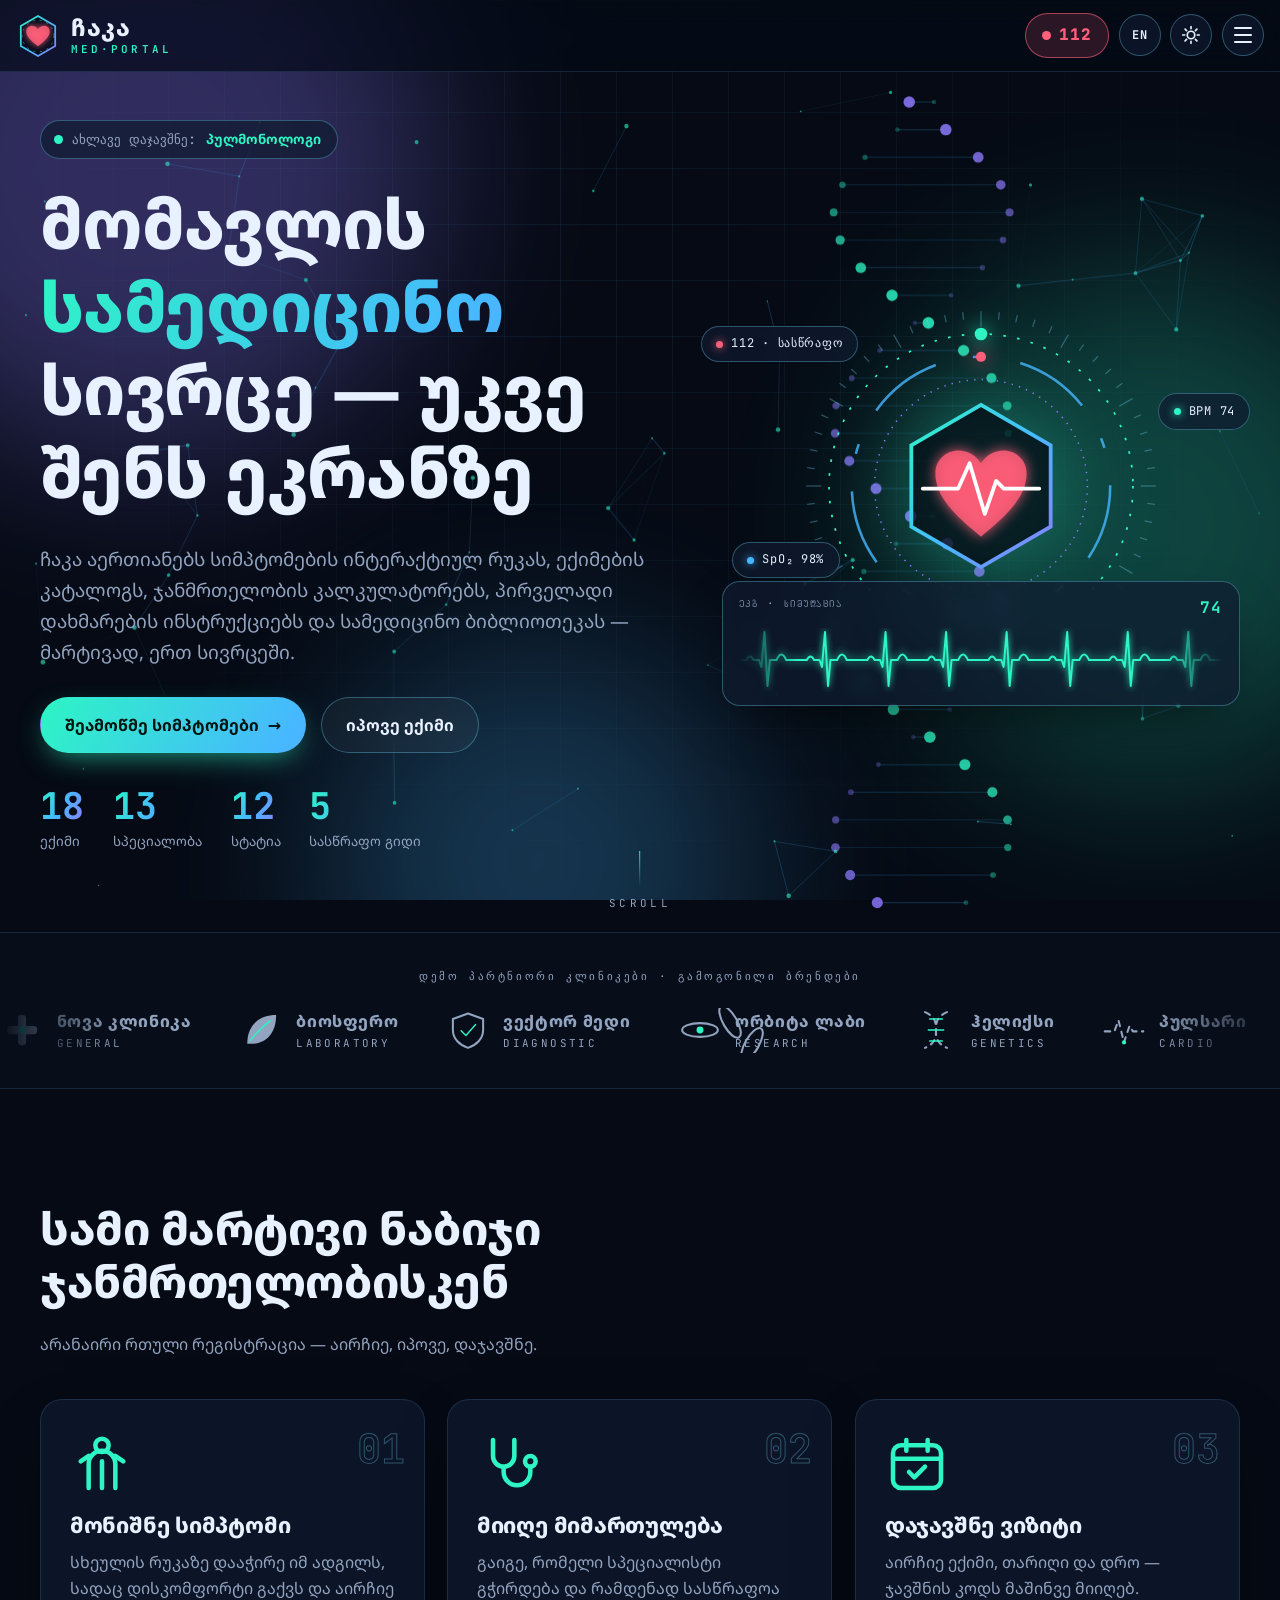
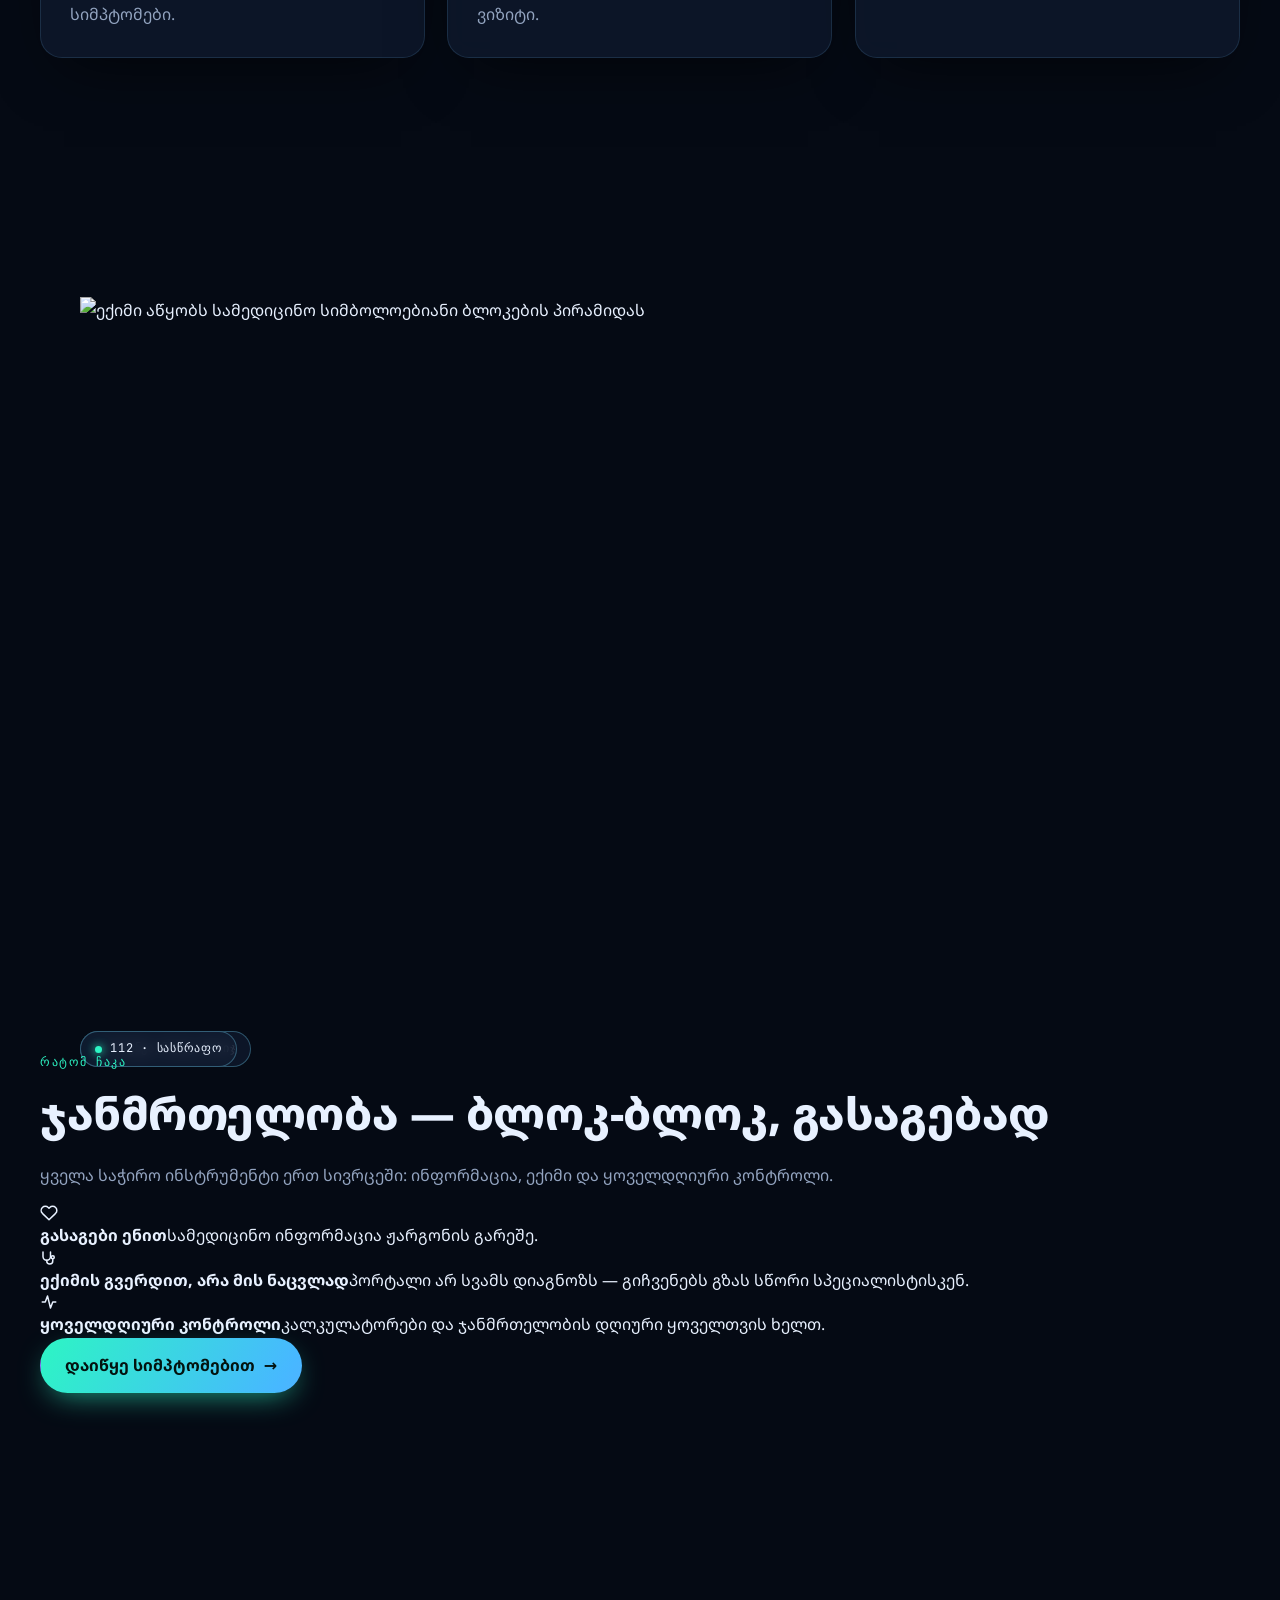
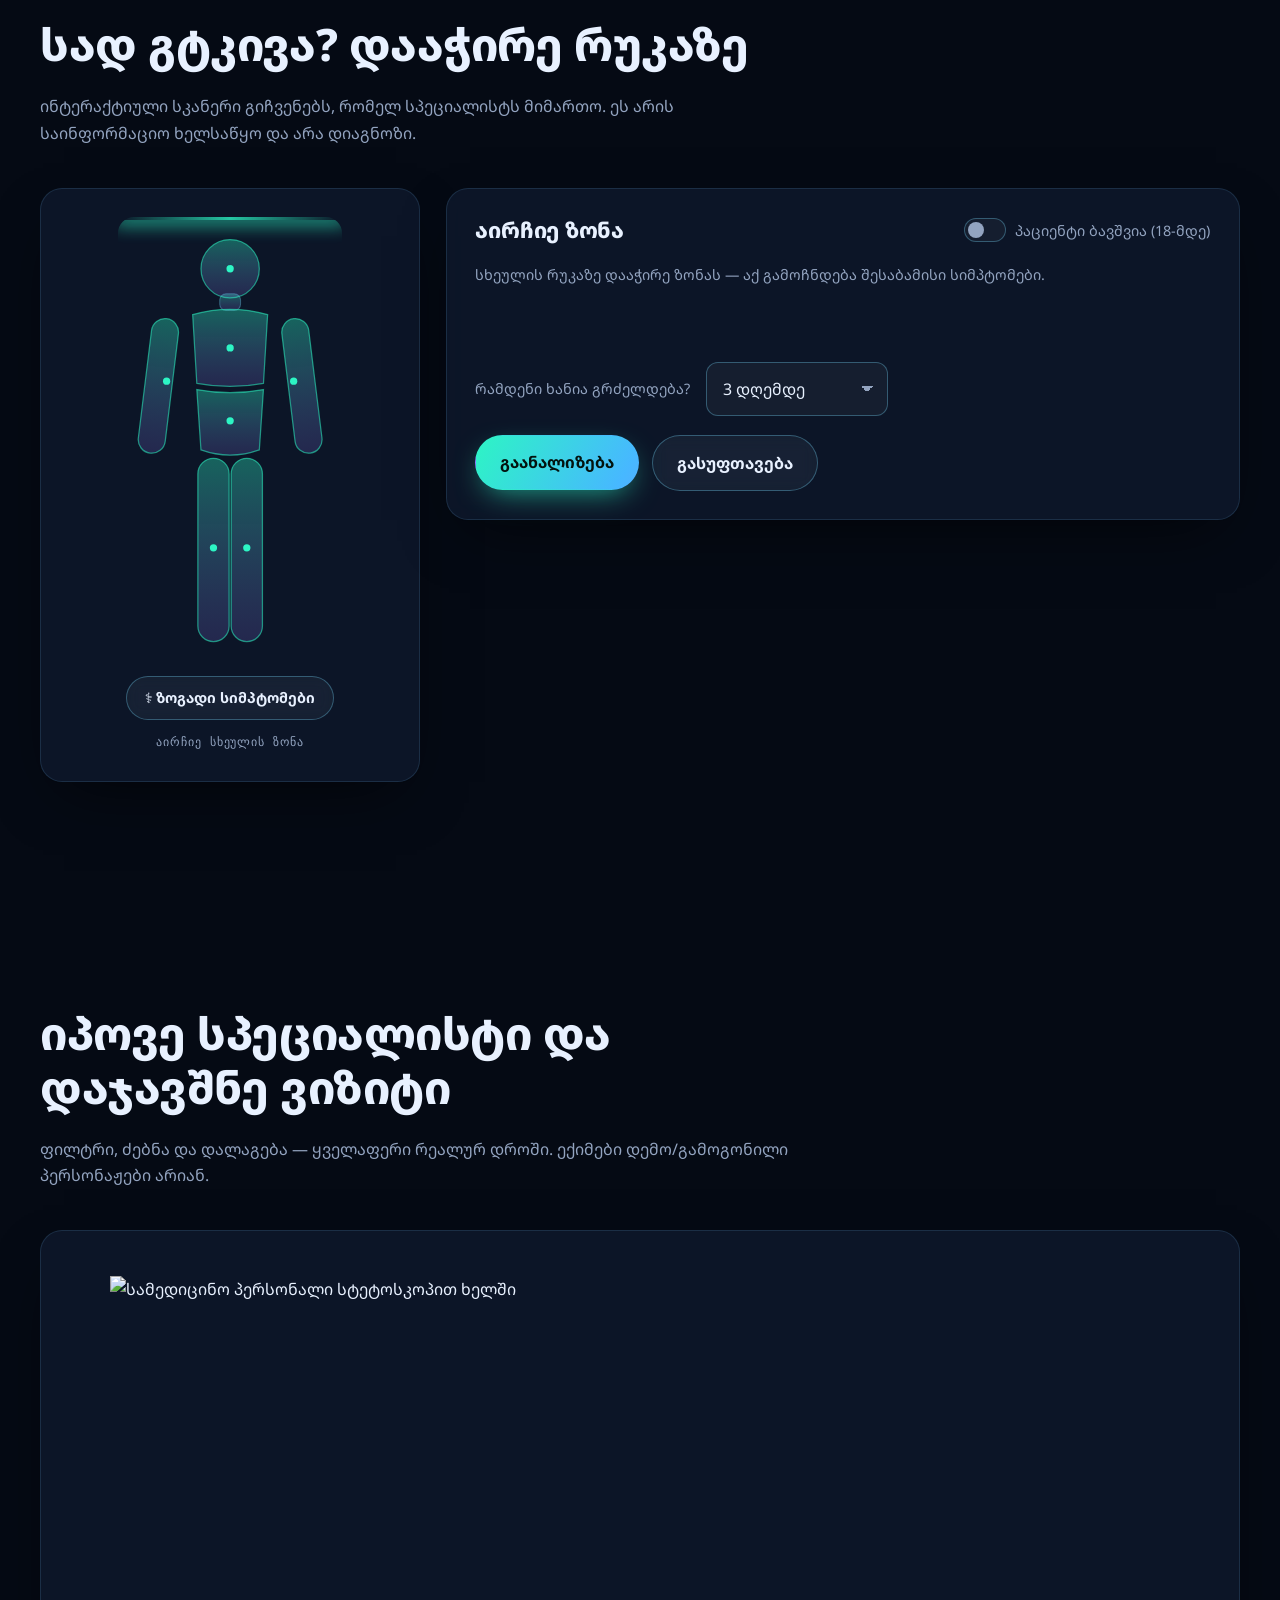
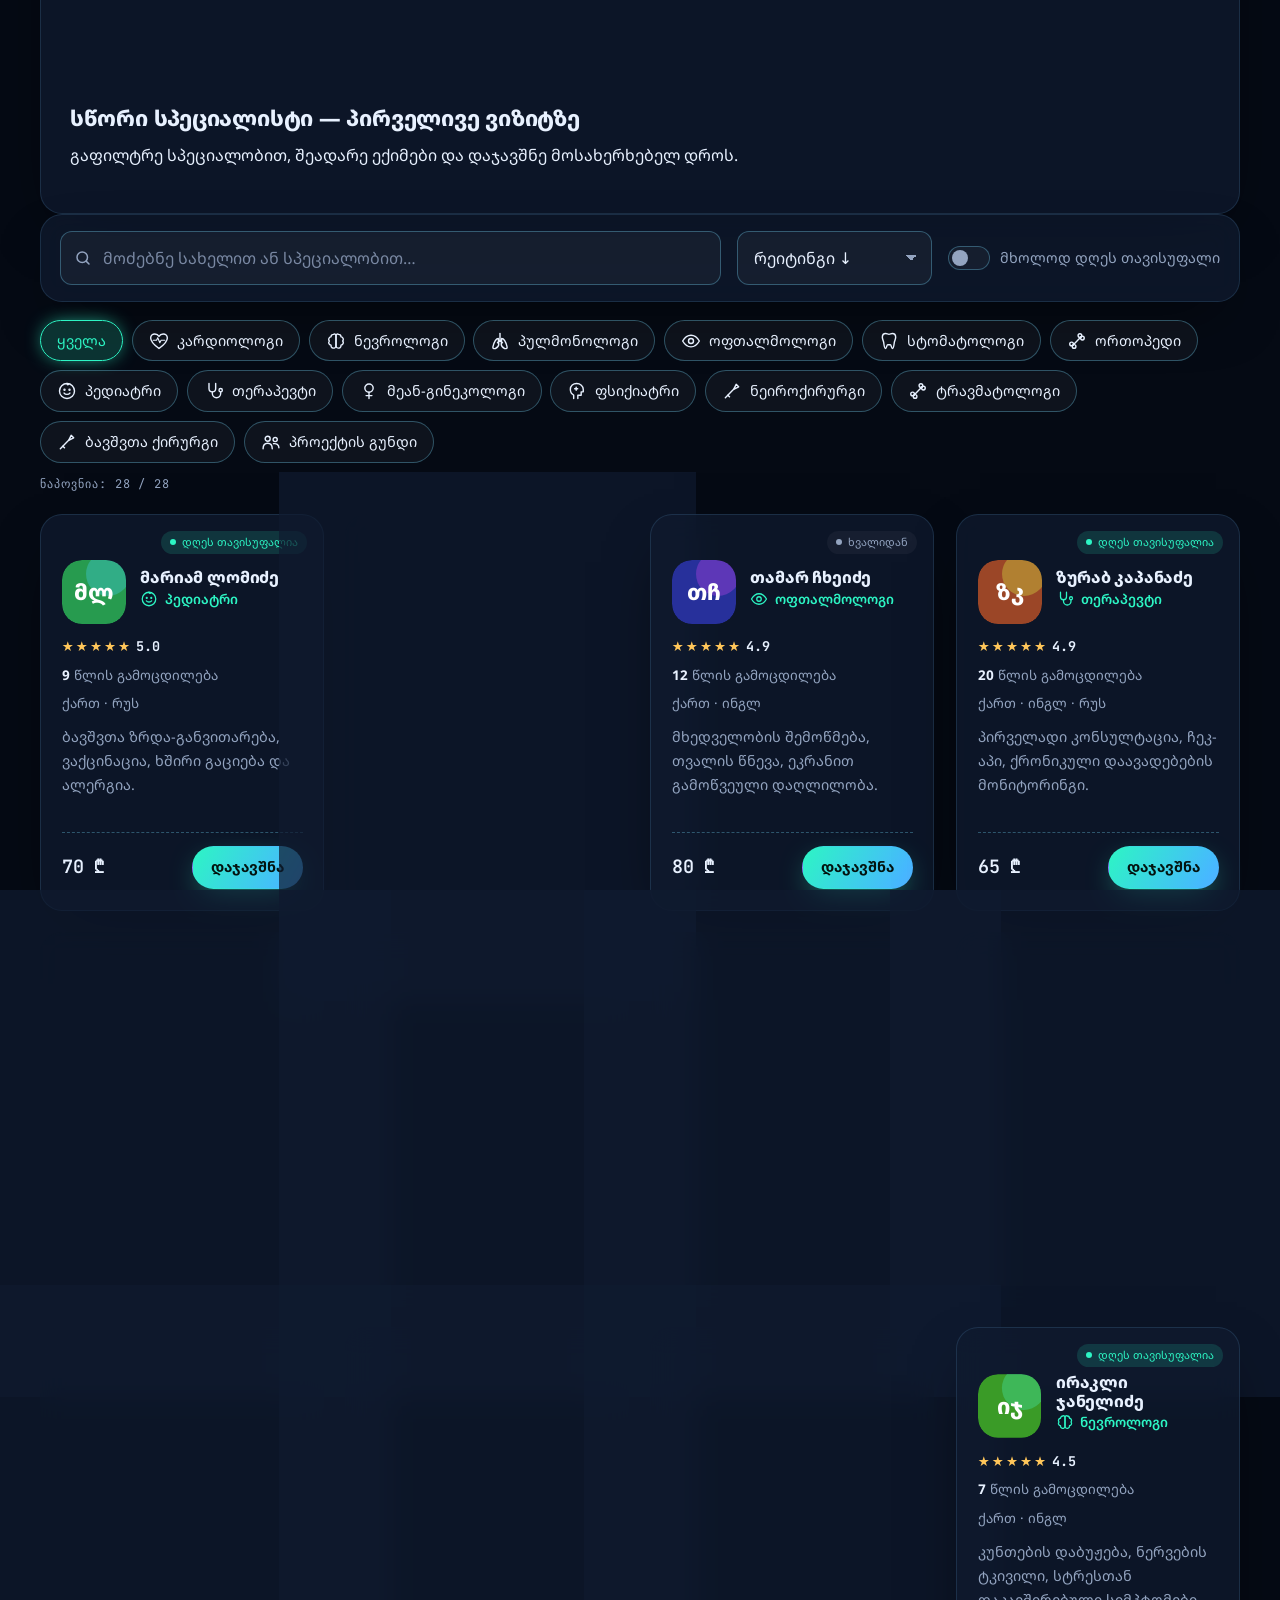
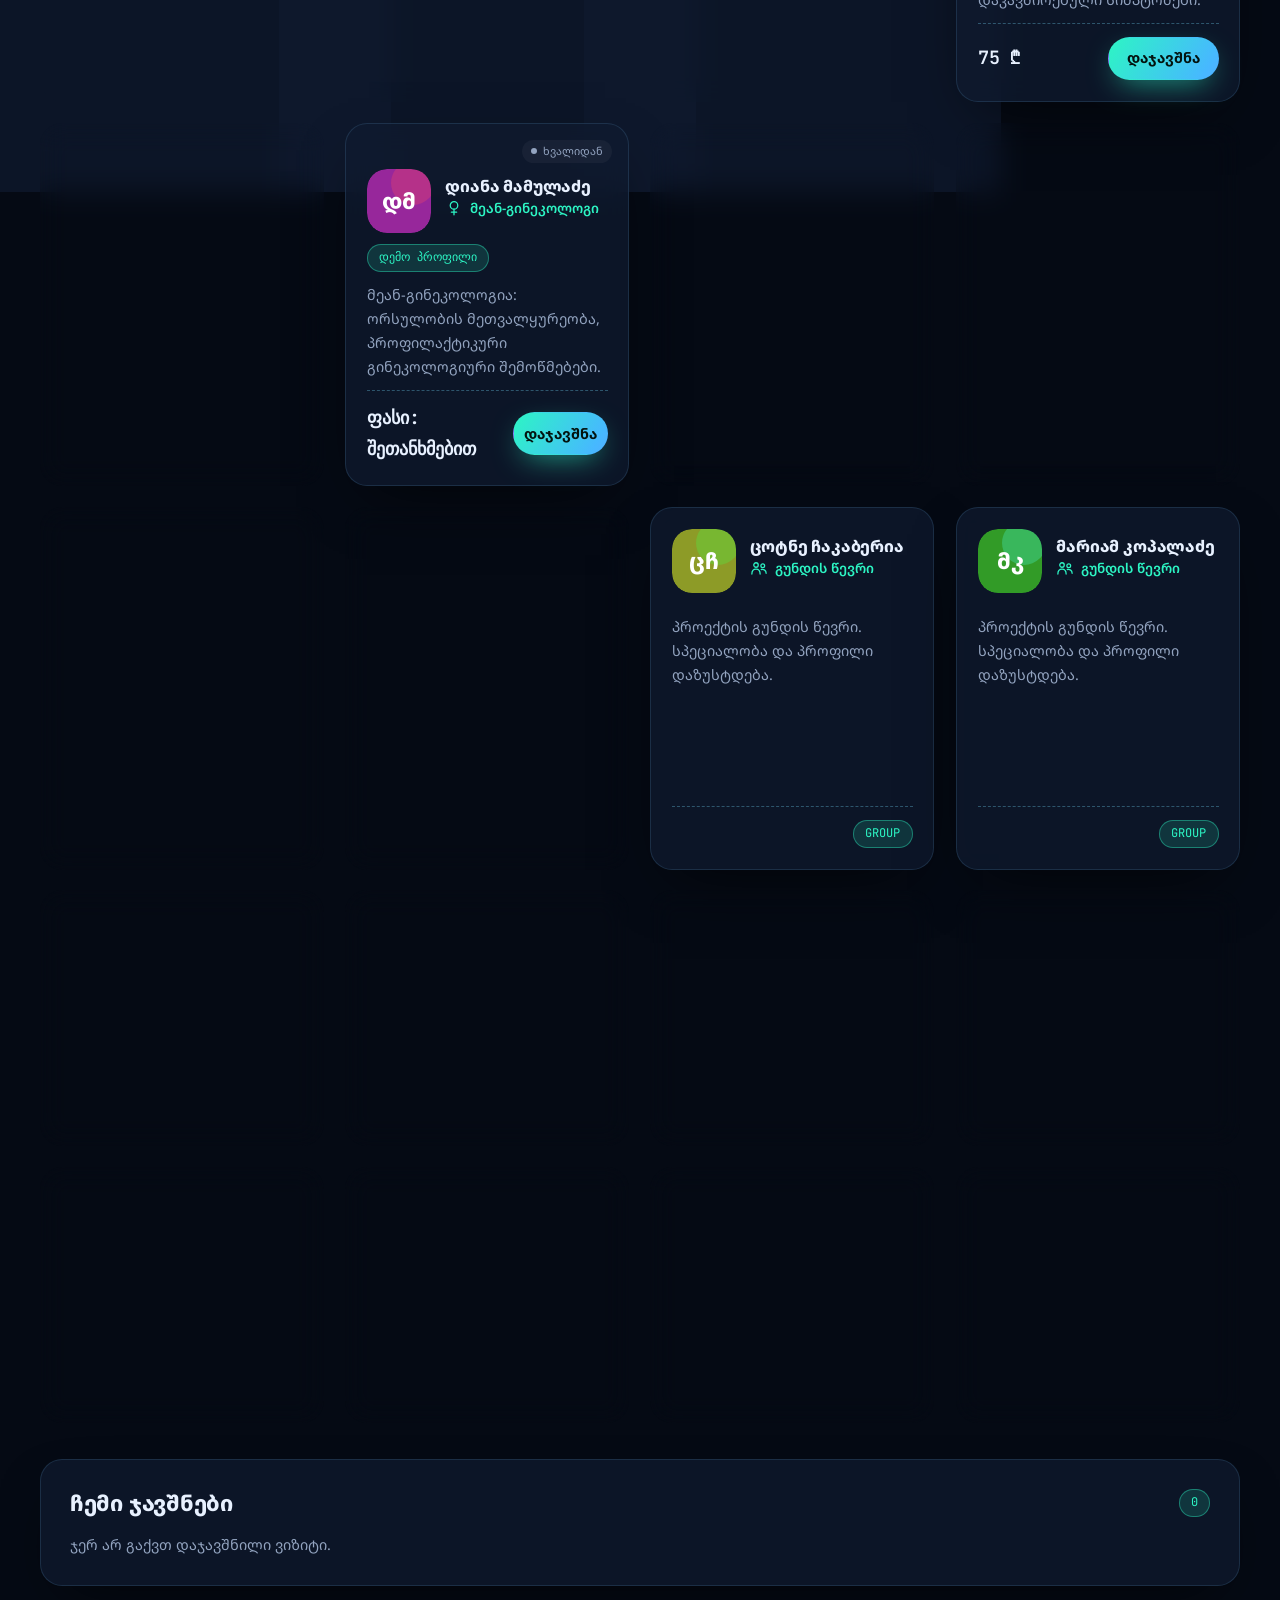
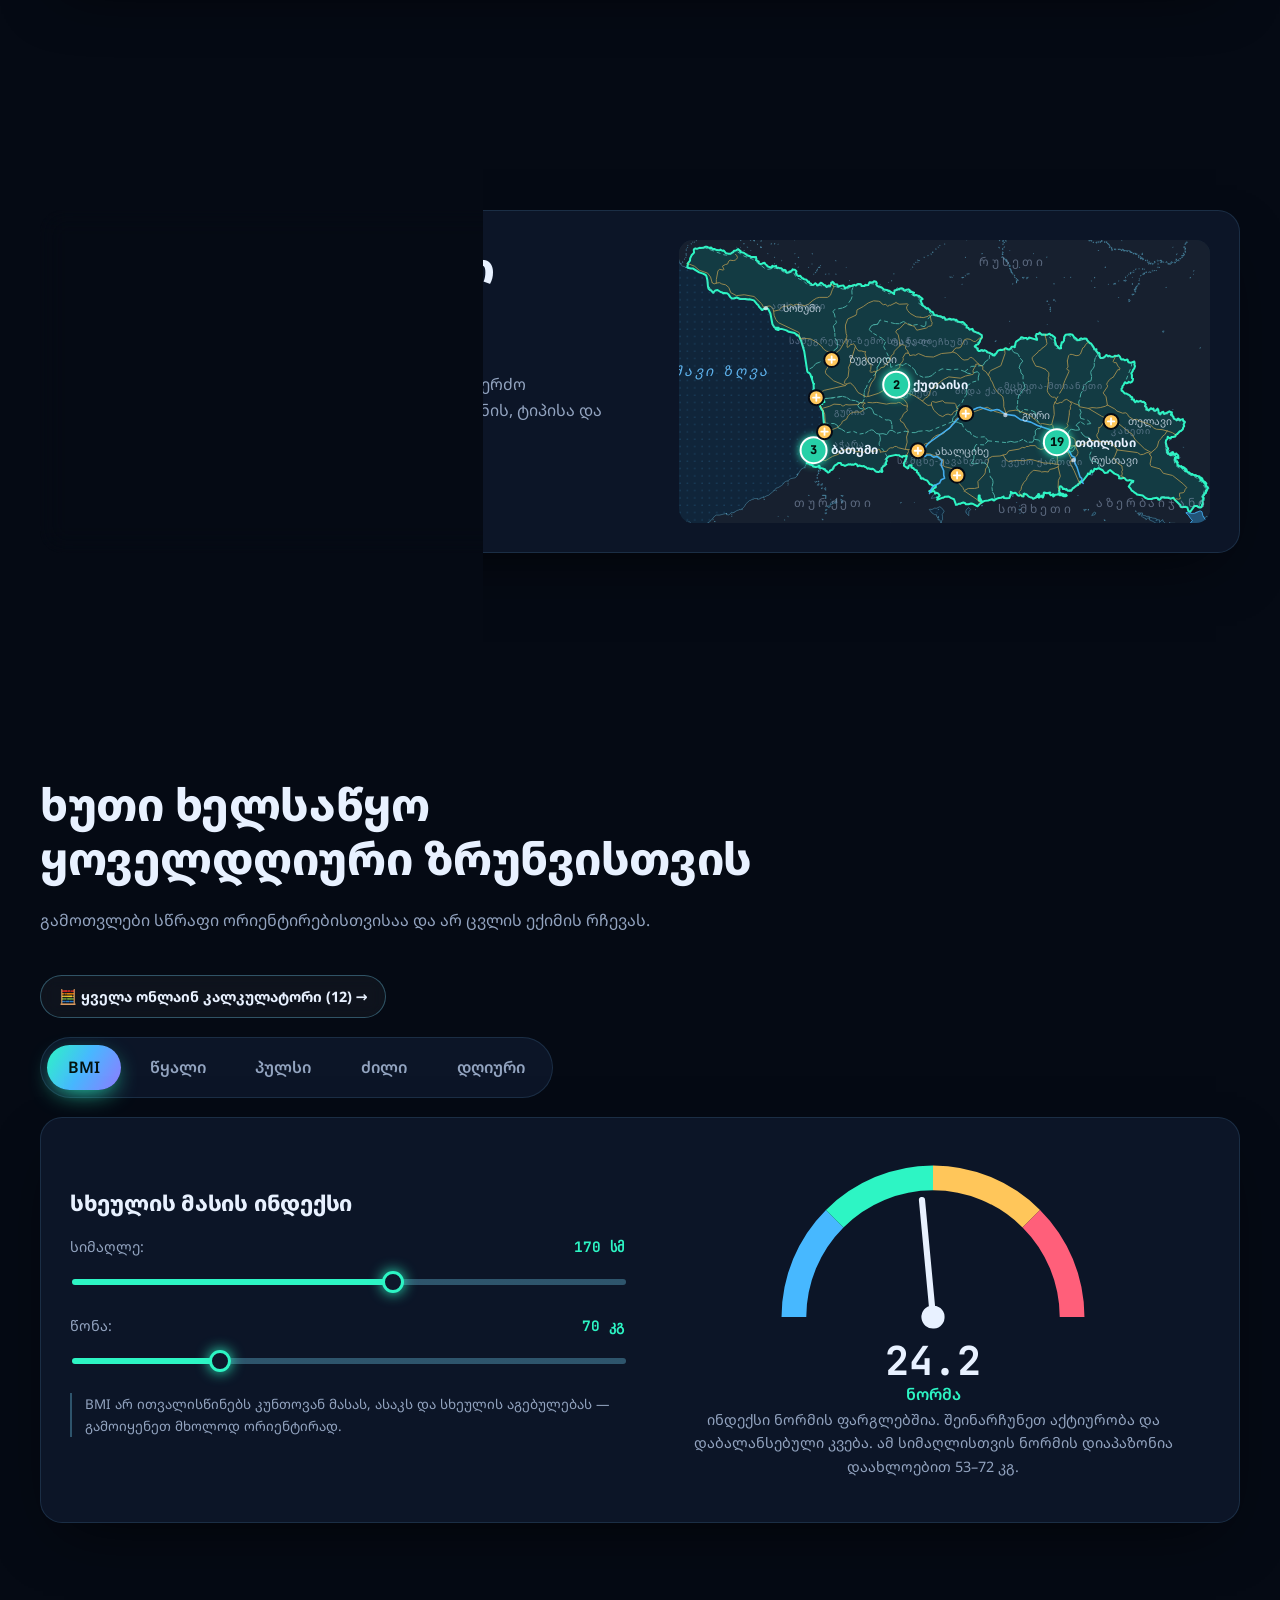
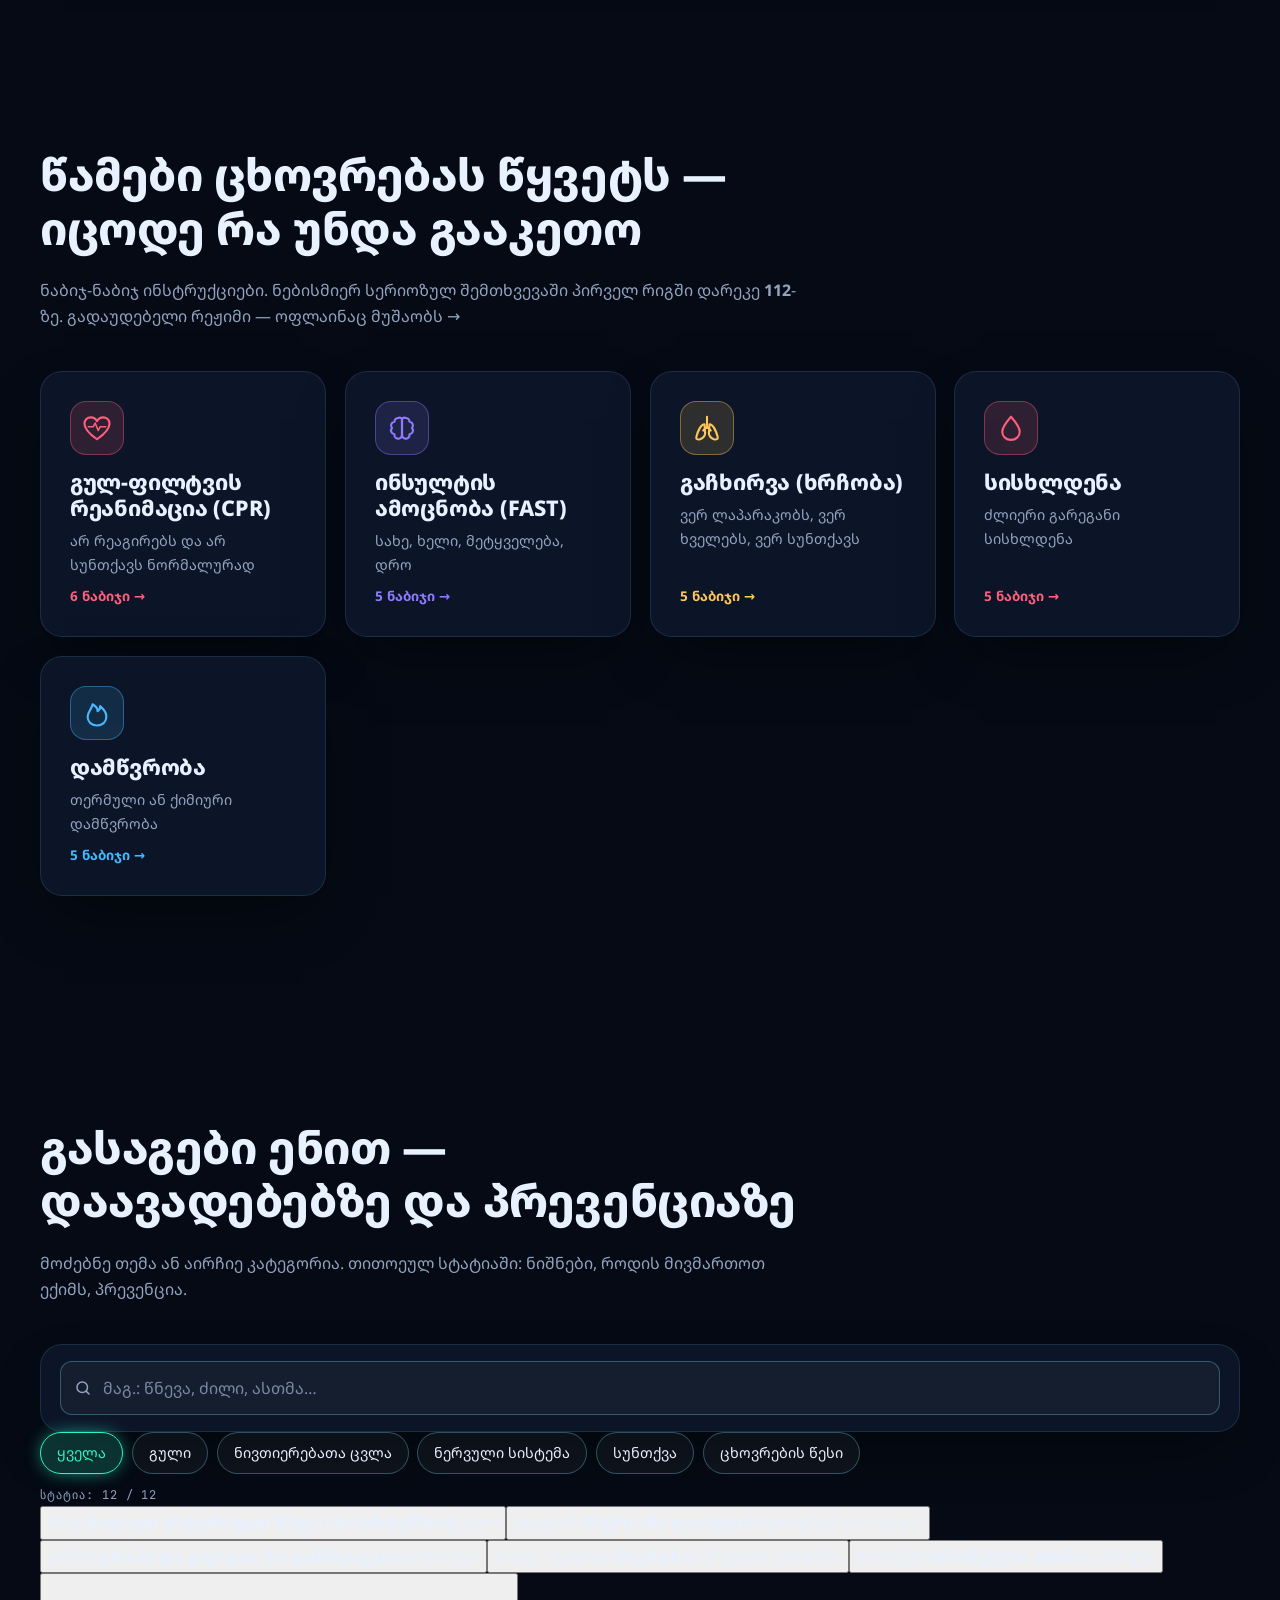
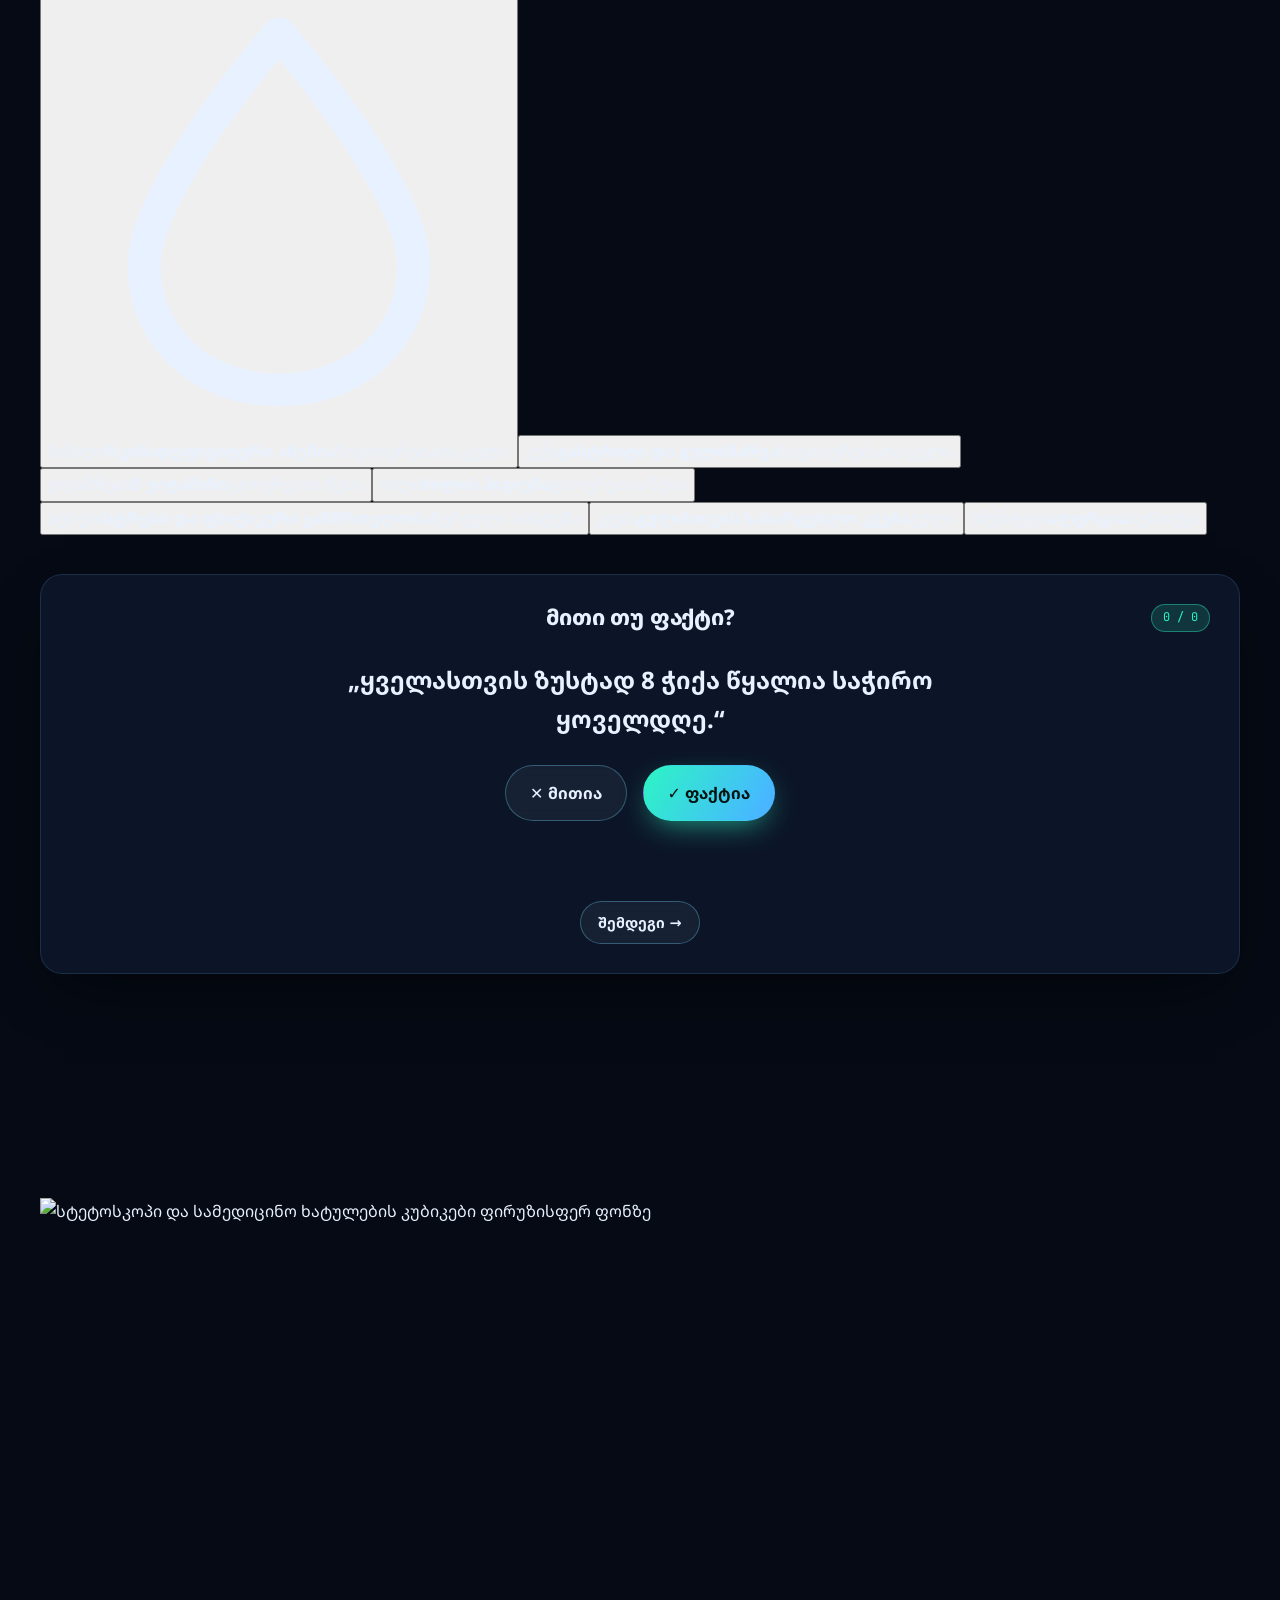
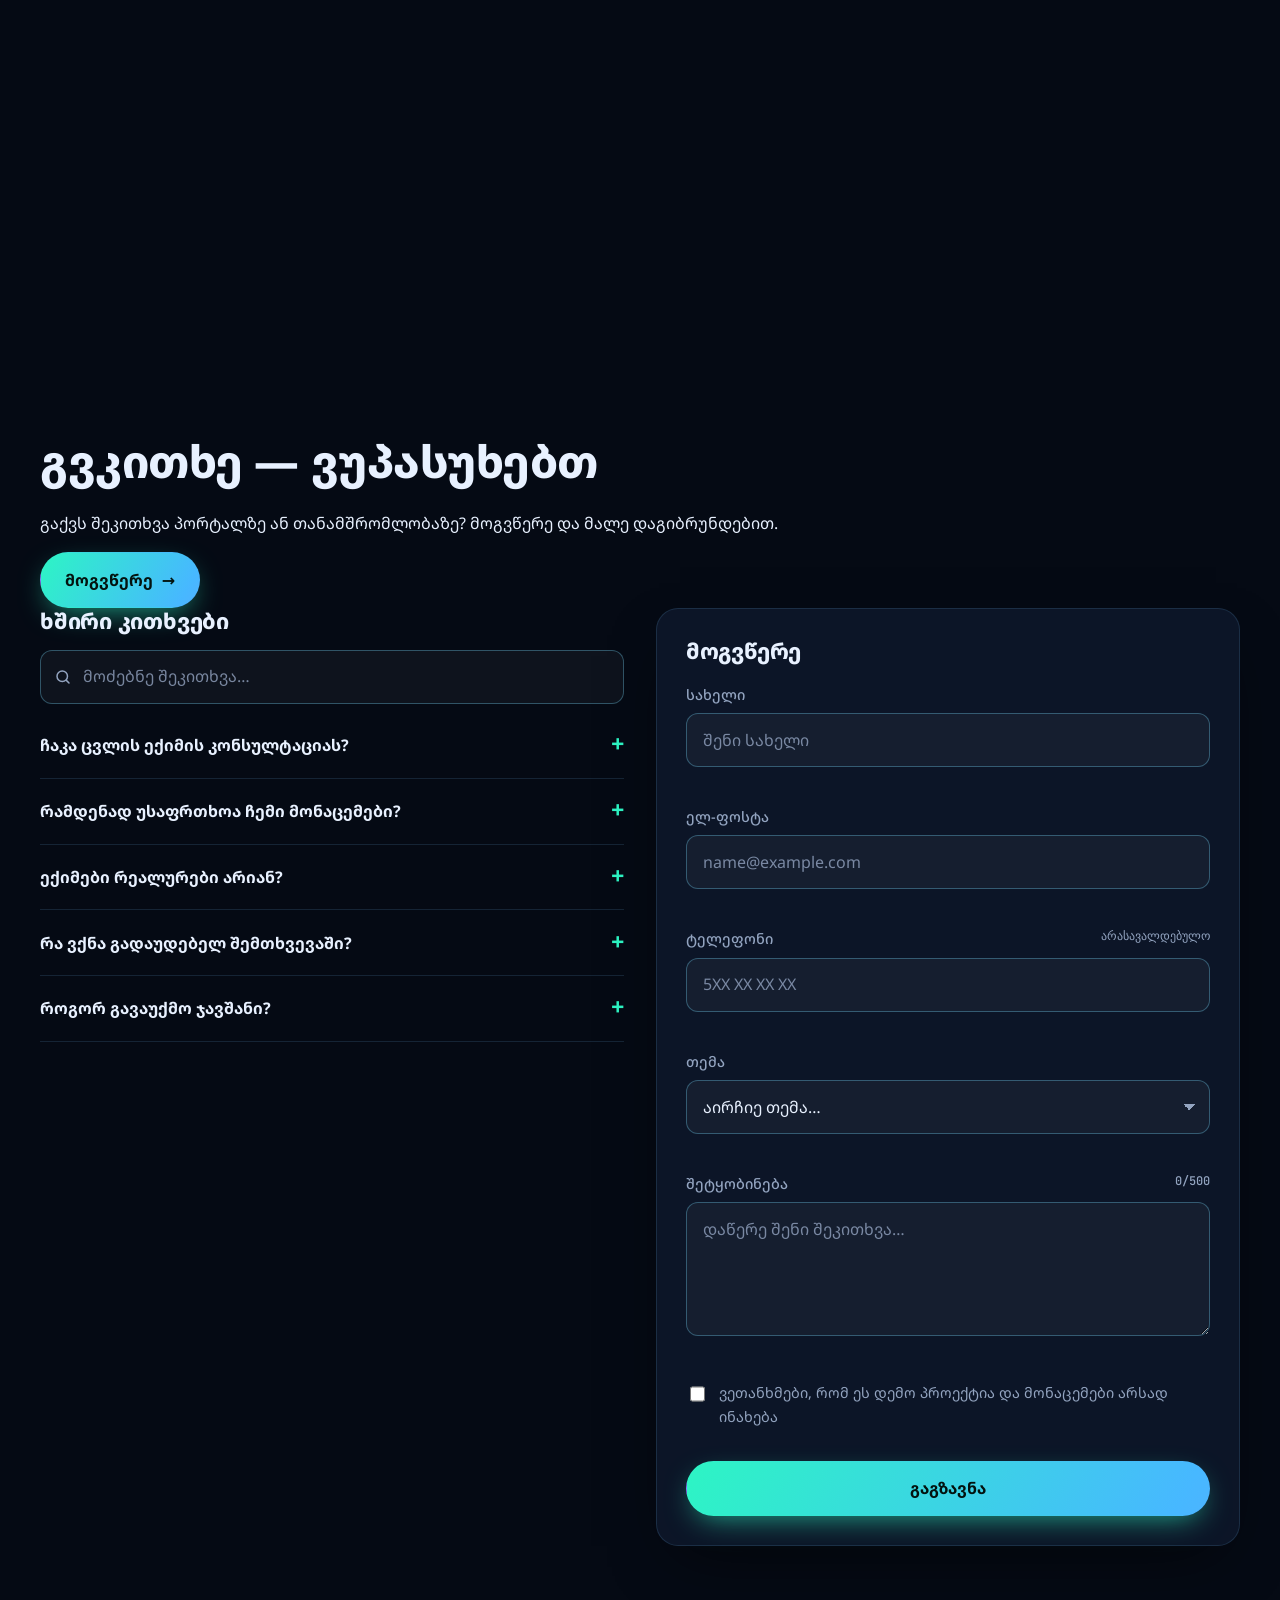
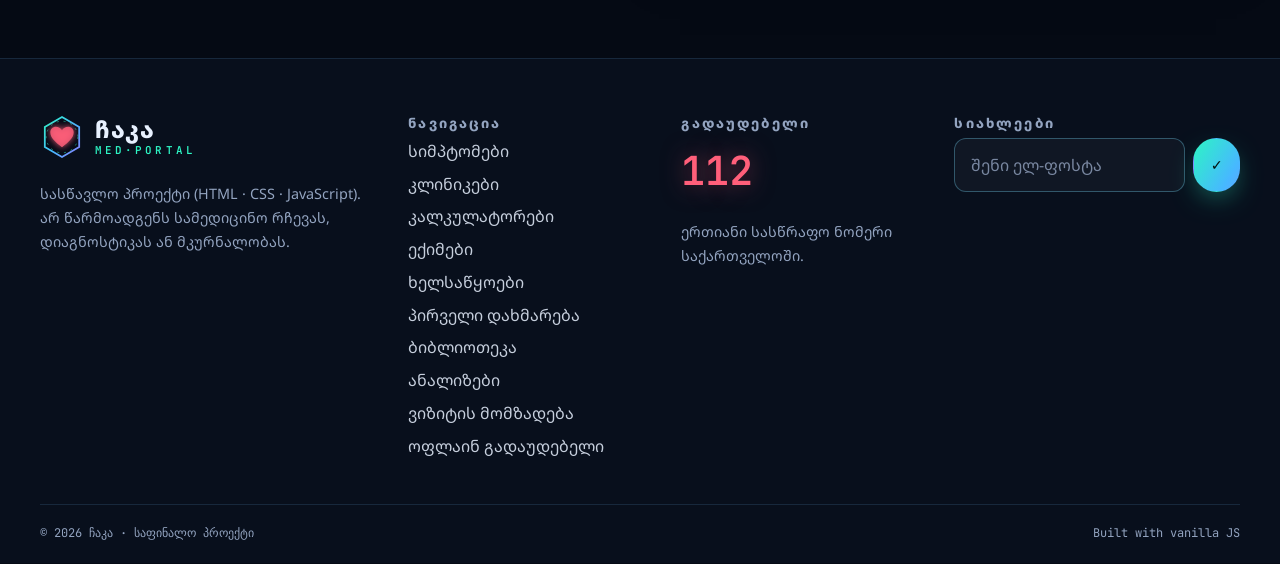
==== commit 04e20198: "refactor: namespace Vita -> Chaka, კოდის გასუფთავება და i18n-ის განახლება" ====
--- a/index.html
+++ b/index.html
@@ -6,15 +6,20 @@
   <title>ჩაკა — სამედიცინო პორტალი</title>
   <meta name="description" content="ჩაკა — ინტერაქტიული სამედიცინო პორტალი: სიმპტომების რუკა, ექიმების კატალოგი, ჯანმრთელობის ხელსაწყოები, პირველადი დახმარება და სამედიცინო ენციკლოპედია.">
   <meta name="theme-color" content="#050a14">
+  <link rel="manifest" href="manifest.webmanifest">
+  <link rel="apple-touch-icon" href="img/icons/apple-touch-icon.png">
+  <script>try{if(JSON.parse(localStorage.getItem('chaka.lang'))==='en')document.documentElement.classList.add('i18n-pending')}catch(e){}</script>
   <link rel="icon" href="data:image/svg+xml,%3Csvg xmlns='http://www.w3.org/2000/svg' viewBox='0 0 64 64'%3E%3Cpolygon points='32,3 57,17.5 57,46.5 32,61 7,46.5 7,17.5' fill='%23050a14' stroke='%232df5c4' stroke-width='4'/%3E%3Cpath d='M12 34H24L28 24L34 44L38 30L41 34H52' fill='none' stroke='%232df5c4' stroke-width='4' stroke-linecap='round' stroke-linejoin='round'/%3E%3C/svg%3E">
   <link rel="preconnect" href="https://fonts.googleapis.com">
   <link rel="preconnect" href="https://fonts.gstatic.com" crossorigin>
-  <link href="https://fonts.googleapis.com/css2?family=JetBrains+Mono:wght@400;600&family=Noto+Sans+Georgian:wght@400;500;700;800&display=swap" rel="stylesheet">
+  <link rel="stylesheet" href="https://fonts.googleapis.com/css2?family=JetBrains+Mono:wght@400;600&family=Noto+Sans+Georgian:wght@400;500;700;800&display=swap" media="print" onload="this.media='all'">
+  <noscript><link rel="stylesheet" href="https://fonts.googleapis.com/css2?family=JetBrains+Mono:wght@400;600&family=Noto+Sans+Georgian:wght@400;500;700;800&display=swap"></noscript>
   <link rel="stylesheet" href="css/style.css">
   <link rel="stylesheet" href="css/layout.css">
   <link rel="stylesheet" href="css/components.css">
   <link rel="stylesheet" href="css/animations.css">
   <link rel="stylesheet" href="css/pages.css">
+  <link rel="stylesheet" href="css/photos.css">
   <link rel="stylesheet" href="css/responsive.css">
 </head>
 <body>
@@ -36,7 +41,7 @@
 
   <header class="site-header" id="top">
     <div class="container header-row">
-      <a href="#home" class="brand" aria-label="ჩაკა — მთავარი გვერდი">
+      <a href="#home" class="brand">
         <span data-logo="mark" class="brand-mark"></span>
         <span class="brand-name">ჩაკა<small class="mono">MED·PORTAL</small></span>
       </a>
@@ -46,6 +51,7 @@
         <a href="clinics.html">კლინიკები</a>
         <a href="calculators.html">კალკულატორები</a>
         <a href="diary.html">დღიური</a>
+        <a href="labs.html">ანალიზები</a>
         <a href="#firstaid" data-spy="firstaid">პირველი დახმარება</a>
         <a href="#library" data-spy="library">ბიბლიოთეკა</a>
         <a href="#contact" data-spy="contact">კონტაქტი</a>
@@ -126,6 +132,27 @@
             <p>აირჩიე ექიმი, თარიღი და დრო — ჯავშნის კოდს მაშინვე მიიღებ.</p>
           </li>
         </ol>
+      </div>
+    </section>
+
+    <section class="section" id="care">
+      <div class="container care-grid">
+        <figure class="photo care-photo reveal">
+          <img src="img/care-doctor-blocks.webp" width="1100" height="734" loading="lazy" decoding="async" alt="ექიმი აწყობს სამედიცინო სიმბოლოებიანი ბლოკების პირამიდას">
+          <span class="float-chip chip-a mono"><i></i>ზრუნვა ნაბიჯ-ნაბიჯ</span>
+          <span class="float-chip chip-b mono"><i></i>112 · სასწრაფო</span>
+        </figure>
+        <div class="care-copy reveal" style="--d:.12s">
+          <span class="eyebrow mono">რატომ ჩაკა</span>
+          <h2>ჯანმრთელობა — ბლოკ-ბლოკ, გასაგებად</h2>
+          <p class="section-lead">ყველა საჭირო ინსტრუმენტი ერთ სივრცეში: ინფორმაცია, ექიმი და ყოველდღიური კონტროლი.</p>
+          <ul class="care-list">
+            <li><span class="ci" aria-hidden="true"><svg viewBox="0 0 24 24" width="18" height="18" fill="none" stroke="currentColor" stroke-width="2" stroke-linecap="round" stroke-linejoin="round"><path d="M20.8 4.6a5.5 5.5 0 0 0-7.8 0L12 5.7l-1-1.1a5.5 5.5 0 0 0-7.8 7.8l1 1.1L12 21l7.8-7.5 1-1.1a5.5 5.5 0 0 0 0-7.8z"/></svg></span><div><b>გასაგები ენით</b><span>სამედიცინო ინფორმაცია ჟარგონის გარეშე.</span></div></li>
+            <li><span class="ci" aria-hidden="true"><svg viewBox="0 0 24 24" width="18" height="18" fill="none" stroke="currentColor" stroke-width="2" stroke-linecap="round" stroke-linejoin="round"><path d="M4 4v6a5 5 0 0 0 10 0V4"/><path d="M9 15v1a4 4 0 0 0 8 0v-2"/><circle cx="17" cy="11" r="2"/></svg></span><div><b>ექიმის გვერდით, არა მის ნაცვლად</b><span>პორტალი არ სვამს დიაგნოზს — გიჩვენებს გზას სწორი სპეციალისტისკენ.</span></div></li>
+            <li><span class="ci" aria-hidden="true"><svg viewBox="0 0 24 24" width="18" height="18" fill="none" stroke="currentColor" stroke-width="2" stroke-linecap="round" stroke-linejoin="round"><path d="M3 12h4l3-8 4 16 3-8h4"/></svg></span><div><b>ყოველდღიური კონტროლი</b><span>კალკულატორები და ჯანმრთელობის დღიური ყოველთვის ხელთ.</span></div></li>
+          </ul>
+          <a href="#symptoms" class="btn btn-primary" data-magnetic>დაიწყე სიმპტომებით <span aria-hidden="true">→</span></a>
+        </div>
       </div>
     </section>
 
@@ -198,6 +225,16 @@
           <h2>იპოვე სპეციალისტი და დაჯავშნე ვიზიტი</h2>
           <p class="section-lead">ფილტრი, ძებნა და დალაგება — ყველაფერი რეალურ დროში. ექიმები დემო/გამოგონილი პერსონაჟები არიან.</p>
         </header>
+
+        <div class="card doc-banner reveal">
+          <figure class="photo">
+            <img src="img/nurse-stethoscope.webp" width="743" height="413" loading="lazy" decoding="async" alt="სამედიცინო პერსონალი სტეტოსკოპით ხელში">
+          </figure>
+          <div class="doc-banner-copy">
+            <h3>სწორი სპეციალისტი — პირველივე ვიზიტზე</h3>
+            <p>გაფილტრე სპეციალობით, შეადარე ექიმები და დაჯავშნე მოსახერხებელ დროს.</p>
+          </div>
+        </div>
 
         <div class="toolbar card reveal">
           <div class="search-box">
@@ -364,7 +401,7 @@
       <div class="container">
         <header class="section-head reveal">
           <h2>წამები ცხოვრებას წყვეტს — იცოდე რა უნდა გააკეთო</h2>
-          <p class="section-lead">ნაბიჯ-ნაბიჯ ინსტრუქციები. ნებისმიერ სერიოზულ შემთხვევაში პირველ რიგში დარეკე <b>112</b>-ზე.</p>
+          <p class="section-lead">ნაბიჯ-ნაბიჯ ინსტრუქციები. ნებისმიერ სერიოზულ შემთხვევაში პირველ რიგში დარეკე <b>112</b>-ზე. <a href="emergency.html">გადაუდებელი რეჟიმი — ოფლაინაც მუშაობს →</a></p>
         </header>
         <div class="aid-grid" id="aid-grid"></div>
       </div>
@@ -384,7 +421,7 @@
         </div>
         <div class="chip-wrap reveal" id="lib-cats" role="group" aria-label="კატეგორიები"></div>
         <p class="result-count mono" id="lib-count" aria-live="polite"></p>
-        <div class="acc-list" id="lib-list"></div>
+        <div class="atlas" id="lib-list"></div>
 
         <div class="myth card holo reveal" id="myth-game">
           <div class="myth-head"><h3>მითი თუ ფაქტი?</h3><span class="tag mono" id="myth-score">0 / 0</span></div>
@@ -401,9 +438,14 @@
 
     <section class="section" id="contact">
       <div class="container">
-        <header class="section-head reveal">
-          <h2>გვკითხე — ვუპასუხებთ</h2>
-        </header>
+        <div class="photo contact-banner reveal">
+          <img src="img/stethoscope-teal.webp" width="1254" height="836" loading="lazy" decoding="async" alt="სტეტოსკოპი და სამედიცინო ხატულების კუბიკები ფირუზისფერ ფონზე">
+          <div class="contact-banner-copy">
+            <h2>გვკითხე — ვუპასუხებთ</h2>
+            <p>გაქვს შეკითხვა პორტალზე ან თანამშრომლობაზე? მოგვწერე და მალე დაგიბრუნდებით.</p>
+            <a href="#contact-form" class="btn btn-primary" data-magnetic>მოგვწერე <span aria-hidden="true">→</span></a>
+          </div>
+        </div>
         <div class="contact-grid">
           <div class="faq reveal">
             <h3>ხშირი კითხვები</h3>
@@ -442,16 +484,16 @@
         <p class="footer-text">სასწავლო პროექტი (HTML · CSS · JavaScript). არ წარმოადგენს სამედიცინო რჩევას, დიაგნოსტიკას ან მკურნალობას.</p>
       </div>
       <div>
-        <h4>ნავიგაცია</h4>
-        <ul class="footer-links"><li><a href="#symptoms">სიმპტომები</a></li><li><a href="clinics.html">კლინიკები</a></li><li><a href="calculators.html">კალკულატორები</a></li><li><a href="#doctors">ექიმები</a></li><li><a href="#tools">ხელსაწყოები</a></li><li><a href="#firstaid">პირველი დახმარება</a></li><li><a href="#library">ბიბლიოთეკა</a></li></ul>
+        <h2>ნავიგაცია</h2>
+        <ul class="footer-links"><li><a href="#symptoms">სიმპტომები</a></li><li><a href="clinics.html">კლინიკები</a></li><li><a href="calculators.html">კალკულატორები</a></li><li><a href="#doctors">ექიმები</a></li><li><a href="#tools">ხელსაწყოები</a></li><li><a href="#firstaid">პირველი დახმარება</a></li><li><a href="#library">ბიბლიოთეკა</a></li><li><a href="labs.html">ანალიზები</a></li><li><a href="prep.html">ვიზიტის მომზადება</a></li><li><a href="emergency.html">ოფლაინ გადაუდებელი</a></li></ul>
       </div>
       <div>
-        <h4>გადაუდებელი</h4>
+        <h2>გადაუდებელი</h2>
         <p class="footer-sos mono"><a href="tel:112">112</a></p>
         <p class="footer-text">ერთიანი სასწრაფო ნომერი საქართველოში.</p>
       </div>
       <form id="news-form" class="news" novalidate>
-        <h4>სიახლეები</h4>
+        <h2>სიახლეები</h2>
         <div class="news-row"><input class="input" id="news-mail" type="email" placeholder="შენი ელ-ფოსტა" aria-label="ელ-ფოსტა"><button class="btn btn-primary btn-sm" type="submit">✓</button></div>
         <small class="err" data-err="news-mail"></small>
       </form>
@@ -471,24 +513,27 @@
     <div id="aid-body"></div>
   </dialog>
 
+  <dialog id="lib-modal" class="modal modal-wide lib-modal" aria-labelledby="lib-title">
+    <form method="dialog" class="modal-close-form"><button class="modal-x" aria-label="დახურვა">✕</button></form>
+    <div id="lib-body"></div>
+  </dialog>
+
   <div id="toasts" class="toasts" aria-live="polite"></div>
 
-  <script src="js/utils.js"></script>
-  <script src="js/data.js"></script>
-  <script src="js/logos.js"></script>
-  <script src="js/effects.js"></script>
-  <script src="js/clinics-data.js"></script>
-  <script src="js/georgia-geo.js"></script>
-  <script src="js/map.js"></script>
-  <script src="js/page-clinics.js"></script>
-  <script src="js/symptoms.js"></script>
-  <script src="js/doctors.js"></script>
-  <script src="js/tools.js"></script>
-  <script src="js/firstaid.js"></script>
-  <script src="js/library.js"></script>
-  <script src="js/contact.js"></script>
-  <script src="js/i18n-en.js"></script>
-  <script src="js/i18n.js"></script>
-  <script src="js/main.js"></script>
+  <script src="js/utils.js" defer></script>
+  <script src="js/data.js" defer></script>
+  <script src="js/logos.js" defer></script>
+  <script src="js/effects.js" defer></script>
+  <script src="js/clinics-data.js" defer></script>
+  <script src="js/page-clinics.js" defer></script>
+  <script src="js/symptoms.js" defer></script>
+  <script src="js/doctors.js" defer></script>
+  <script src="js/tools.js" defer></script>
+  <script src="js/firstaid.js" defer></script>
+  <script src="js/library.js" defer></script>
+  <script src="js/contact.js" defer></script>
+  <script src="js/pwa.js" defer></script>
+  <script src="js/i18n.js" defer></script>
+  <script src="js/main.js" defer></script>
 </body>
 </html>
--- a/css/style.css
+++ b/css/style.css
@@ -22,6 +22,8 @@
   --font: 'Noto Sans Georgian', 'BPG Glaho', system-ui, -apple-system, 'Segoe UI', sans-serif;
   --mono: 'JetBrains Mono', ui-monospace, 'SF Mono', Menlo, Consolas, monospace;
   --white: #fff;
+  --scrim: #031923;
+  --scrim-deep: #030c18;
   --black: #000;
   --ink: #0b1b33;
   --shine: rgba(255, 255, 255, .45);
@@ -31,7 +33,7 @@
 
   --fs-2xs: .68rem; --fs-xs: .75rem; --fs-sm: .84rem; --fs-md: .9rem; --fs-base: 1rem;
   --fs-lg: 1.15rem; --fs-xl: 1.45rem; --fs-2xl: 1.8rem; --fs-3xl: 2.5rem;
-  --fw-normal: 400; --fw-medium: 500; --fw-bold: 700; --fw-black: 800;
+  --fw-normal: 400; --fw-medium: 500; --fw-semibold: 600; --fw-bold: 700; --fw-black: 800;
   --lh-tight: 1.2; --lh-base: 1.65;
 
   --sp-1: .25rem; --sp-2: .5rem; --sp-3: 1rem; --sp-4: 1.5rem; --sp-5: 2.5rem; --sp-6: 4rem;
@@ -74,7 +76,7 @@
 h1, h2, h3, h4 { margin: 0 0 .5em; line-height: var(--lh-tight); font-weight: var(--fw-black); letter-spacing: -.01em; }
 h1 { font-size: clamp(2.2rem, 5.4vw, 4.4rem); }
 h2 { font-size: clamp(1.7rem, 3.6vw, 2.8rem); }
-h3 { font-size: clamp(1.1rem, 1.8vw, 1.35rem); }
+h3, .subhead { font-size: clamp(1.1rem, 1.8vw, 1.35rem); }
 p { margin: 0 0 1em; }
 a { color: inherit; text-decoration: none; }
 button, input, select, textarea { font: inherit; color: inherit; }
@@ -95,7 +97,7 @@
 
 .skip-link {
   position: fixed; left: 1rem; top: -4rem; z-index: 1000;
-  background: var(--mint); color: var(--on-accent); padding: .6rem 1rem; border-radius: 10px; font-weight: 700;
+  background: var(--mint); color: var(--on-accent); padding: .6rem 1rem; border-radius: 10px; font-weight: var(--fw-bold);
 }
 .skip-link:focus { top: 1rem; }
 
@@ -107,3 +109,11 @@
   html { scroll-behavior: auto; }
   *, *::before, *::after { animation-duration: .01ms !important; animation-iteration-count: 1 !important; transition-duration: .01ms !important; }
 }
+
+.i18n-pending body { visibility: hidden; animation: i18nFailsafe 0s 3s forwards; }
+@keyframes i18nFailsafe { to { visibility: visible; } }
+
+.sr-only { position: absolute; width: 1px; height: 1px; margin: -1px; padding: 0; overflow: hidden; clip: rect(0 0 0 0); white-space: nowrap; border: 0; }
+
+.section.pt-compact { padding-top: calc(var(--sp-3) * 2); }
+.w-full { width: 100%; }
--- a/css/layout.css
+++ b/css/layout.css
@@ -36,16 +36,17 @@
   transition: box-shadow .3s, background .4s;
 }
 .site-header.scrolled { box-shadow: 0 10px 40px -20px var(--shadow-ink); }
+.site-header .container { width: min(1400px, 100% - 2rem); }
 .header-row { display: flex; align-items: center; justify-content: space-between; gap: 1rem; height: 100%; }
 .brand { display: inline-flex; align-items: center; gap: .7rem; }
 .brand-mark { width: 44px; height: 44px; display: block; }
-.brand-name { font-weight: 800; font-size:var(--fs-xl); line-height: 1; display: flex; flex-direction: column; letter-spacing: .02em; }
-.brand-name small { font-size:var(--fs-2xs); letter-spacing: .28em; color: var(--mint); margin-top: 4px; font-weight: 600; }
+.brand-name { font-weight: var(--fw-black); font-size:var(--fs-xl); line-height: 1; display: flex; flex-direction: column; letter-spacing: .02em; }
+.brand-name small { font-size:var(--fs-2xs); letter-spacing: .28em; color: var(--mint); margin-top: 4px; font-weight: var(--fw-semibold); }
 
 .main-nav { display: flex; gap: .2rem; white-space: nowrap; }
 .main-nav a {
   position: relative; padding: .55rem .85rem; border-radius: 999px; color: var(--muted);
-  font-size:var(--fs-md); font-weight: 500; transition: color .25s, background .25s;
+  font-size:var(--fs-md); font-weight: var(--fw-medium); transition: color .25s, background .25s;
 }
 .main-nav a:hover { color: var(--text); background: var(--surface-2); }
 .main-nav a.active { color: var(--text); background: color-mix(in srgb, var(--mint) 14%, transparent); }
@@ -91,8 +92,7 @@
 
 .section { position: relative; padding-block: clamp(4rem, 9vw, 7rem); }
 .section-head { max-width: 760px; margin-bottom: 2.6rem; }
-.eyebrow { display: inline-flex; align-items: center; gap: .6rem; font-size:var(--fs-xs); letter-spacing: .22em; color: var(--mint); text-transform: uppercase; margin-bottom: .9rem; }
-.eyebrow::before { content: ""; width: 28px; height: 2px; background: var(--mint); box-shadow: 0 0 10px var(--mint); }
+.eyebrow { display: inline-block; font-size: var(--fs-xs); letter-spacing: .14em; text-transform: uppercase; color: var(--mint); margin-bottom: .8rem; }
 .section-lead { color: var(--muted); font-size:var(--fs-base); }
 
 .steps-grid { display: grid; grid-template-columns: repeat(auto-fit, minmax(250px, 1fr)); gap: 1.4rem; counter-reset: s; }
@@ -104,10 +104,10 @@
 
 .site-footer { border-top: 1px solid var(--line); background: color-mix(in srgb, var(--bg-2) 80%, transparent); padding-top: 3.5rem; }
 .footer-grid { display: grid; grid-template-columns: 1.4fr 1fr 1fr 1.2fr; gap: 2.2rem; padding-bottom: 2.4rem; }
-.footer-grid h4 { font-size:var(--fs-sm); letter-spacing: .16em; text-transform: uppercase; color: var(--muted); }
+.footer-grid h2 { font-size:var(--fs-sm); letter-spacing: .16em; text-transform: uppercase; color: var(--muted); }
 .footer-links li { margin-bottom: .4rem; }
 .footer-links a { color: var(--text); opacity: .85; transition: color .2s, opacity .2s; }
 .footer-links a:hover { color: var(--mint); opacity: 1; }
 .footer-text { color: var(--muted); font-size:var(--fs-md); margin-top: 1rem; }
-.footer-sos a { font-size:var(--fs-3xl); font-weight: 600; color: var(--coral); text-shadow: 0 0 24px color-mix(in srgb, var(--coral) 50%, transparent); }
+.footer-sos a { font-size:var(--fs-3xl); font-weight: var(--fw-semibold); color: var(--coral); text-shadow: 0 0 24px color-mix(in srgb, var(--coral) 50%, transparent); }
 .footer-bottom { display: flex; justify-content: space-between; flex-wrap: wrap; gap: .5rem; padding-block: 1.2rem; border-top: 1px solid var(--line); font-size:var(--fs-xs); color: var(--muted); }
--- a/css/components.css
+++ b/css/components.css
@@ -1,7 +1,7 @@
 .btn {
   --bx: 0px; --by: 0px;
   position: relative; display: inline-flex; align-items: center; justify-content: center; gap: .55rem;
-  padding: .85rem 1.5rem; border-radius: 999px; border: 1px solid transparent; font-weight: 700; font-size:var(--fs-base);
+  padding: .85rem 1.5rem; border-radius: 999px; border: 1px solid transparent; font-weight: var(--fw-bold); font-size:var(--fs-base);
   transform: translate(var(--bx), var(--by)); transition: transform .25s var(--ease), box-shadow .3s, background .3s, border-color .3s; overflow: hidden;
 }
 .btn-primary { background: var(--grad); background-size: 200% 100%; color: var(--on-accent); box-shadow: 0 10px 30px -10px color-mix(in srgb, var(--mint) 70%, transparent); }
@@ -15,7 +15,7 @@
 .btn:disabled { opacity: .45; cursor: not-allowed; }
 .icon-btn { width: 42px; height: 42px; display: grid; place-items: center; border-radius: 50%; border: 1px solid var(--line-strong); background: var(--surface); transition: border-color .25s, transform .25s, color .25s; }
 .icon-btn:hover { border-color: var(--mint); color: var(--mint); transform: rotate(18deg); }
-.sos-btn { display: inline-flex; align-items: center; gap: .5rem; padding: .5rem 1rem; border-radius: 999px; background: color-mix(in srgb, var(--coral) 16%, transparent); border: 1px solid color-mix(in srgb, var(--coral) 60%, transparent); color: var(--coral); font-weight: 800; font-family: var(--mono); letter-spacing: .06em; }
+.sos-btn { display: inline-flex; align-items: center; gap: .5rem; padding: .5rem 1rem; border-radius: 999px; background: color-mix(in srgb, var(--coral) 16%, transparent); border: 1px solid color-mix(in srgb, var(--coral) 60%, transparent); color: var(--coral); font-weight: var(--fw-black); font-family: var(--mono); letter-spacing: .06em; }
 .sos-btn:hover { background: var(--coral); color: var(--white); }
 .sos-dot, .live-dot { width: 9px; height: 9px; border-radius: 50%; background: var(--coral); box-shadow: 0 0 0 0 var(--coral); animation: ping 1.6s infinite; }
 .live-dot { background: var(--mint); box-shadow: 0 0 0 0 var(--mint); }
@@ -47,7 +47,7 @@
 .empty-note { color: var(--muted); font-size:var(--fs-md); margin: 0; }
 
 .step-card { padding-top: 2rem; }
-.step-num { position: absolute; right: 1.2rem; top: 1rem; font-size:var(--fs-3xl); font-weight: 600; color: transparent; -webkit-text-stroke: 1px var(--line-strong); }
+.step-num { position: absolute; right: 1.2rem; top: 1rem; font-size:var(--fs-3xl); font-weight: var(--fw-semibold); color: transparent; -webkit-text-stroke: 1px var(--line-strong); }
 .step-ico { width: 64px; height: 64px; margin-bottom: 1rem; color: var(--mint); }
 .step-ico svg, .chip-ico svg { width: 100%; height: 100%; }
 .step-card p { color: var(--muted); margin: 0; }
@@ -62,7 +62,7 @@
 select.input option { background: var(--surface-solid); color: var(--text); }
 textarea.input { resize: vertical; min-height: 110px; }
 .form-row { margin-bottom: 1rem; }
-.form-row label, .field-label { display: flex; justify-content: space-between; font-size:var(--fs-md); color: var(--muted); margin-bottom: .4rem; font-weight: 500; }
+.form-row label, .field-label { display: flex; justify-content: space-between; font-size:var(--fs-md); color: var(--muted); margin-bottom: .4rem; font-weight: var(--fw-medium); }
 .field-label { margin-top: 1rem; }
 .err { display: block; min-height: 1.3em; line-height: 1.3; color: var(--coral); font-size:var(--fs-sm); margin-top: .3rem; }
 .input.invalid { border-color: var(--coral); box-shadow: 0 0 0 4px color-mix(in srgb, var(--coral) 14%, transparent); animation: shake .4s; }
@@ -93,7 +93,7 @@
 }
 .chip:hover { border-color: var(--mint); transform: translateY(-2px); }
 .chip.is-active { background: color-mix(in srgb, var(--mint) 18%, transparent); border-color: var(--mint); color: var(--mint); box-shadow: 0 0 20px -6px var(--mint); }
-.chip.sym.red::after { content: "!"; display: grid; place-items: center; width: 17px; height: 17px; border-radius: 50%; background: var(--coral); color: var(--white); font-size:var(--fs-2xs); font-weight: 800; }
+.chip.sym.red::after { content: "!"; display: grid; place-items: center; width: 17px; height: 17px; border-radius: 50%; background: var(--coral); color: var(--white); font-size:var(--fs-2xs); font-weight: var(--fw-black); }
 .chip-ico { width: 20px; height: 20px; display: inline-block; }
 .spec-filter { margin: 1.1rem 0 .4rem; }
 .result-count { font-size:var(--fs-xs); color: var(--muted); margin: .8rem 0 0; letter-spacing: .08em; }
@@ -128,16 +128,16 @@
 .field-row select { width: auto; min-width: 180px; }
 .sp-actions { display: flex; gap: .8rem; flex-wrap: wrap; }
 .result-box { margin-top: 1.4rem; padding: 1.2rem; border-radius: var(--radius-sm); background: var(--surface-2); border: 1px solid var(--line-strong); animation: popIn .5s var(--ease); }
-.urgency { display: flex; gap: .8rem; padding: .9rem 1rem; border-radius: 12px; margin-bottom: 1rem; font-weight: 600; align-items: flex-start; }
+.urgency { display: flex; gap: .8rem; padding: .9rem 1rem; border-radius: 12px; margin-bottom: 1rem; font-weight: var(--fw-semibold); align-items: flex-start; }
 .urgency .u-ico { font-size:var(--fs-xl); line-height: 1; }
-.urgency small { display: block; font-weight: 400; opacity: .9; margin-top: .2rem; }
+.urgency small { display: block; font-weight: var(--fw-normal); opacity: .9; margin-top: .2rem; }
 .u-green { background: color-mix(in srgb, var(--mint) 14%, transparent); border: 1px solid color-mix(in srgb, var(--mint) 50%, transparent); }
 .u-amber { background: color-mix(in srgb, var(--amber) 14%, transparent); border: 1px solid color-mix(in srgb, var(--amber) 55%, transparent); }
 .u-red { background: color-mix(in srgb, var(--coral) 16%, transparent); border: 1px solid var(--coral); animation: redPulse 1.4s infinite; }
 .spec-row { display: grid; grid-template-columns: 28px 1fr auto; align-items: center; gap: .8rem; margin-bottom: .7rem; }
 .spec-row .bar { height: 8px; border-radius: 8px; background: var(--line); overflow: hidden; grid-column: 2; }
 .spec-row .bar i { display: block; height: 100%; width: 0; border-radius: 8px; background: var(--grad); transition: width 1s var(--ease); }
-.spec-row .nm { grid-column: 2; font-weight: 700; }
+.spec-row .nm { grid-column: 2; font-weight: var(--fw-bold); }
 .spec-row .ic { grid-row: 1 / span 2; color: var(--mint); width: 28px; height: 28px; }
 .spec-row .go { grid-column: 3; grid-row: 1 / span 2; }
 .hint-list { margin: 1rem 0 0; padding-inline-start: 1.1rem; list-style: disc; color: var(--muted); font-size:var(--fs-md); }
@@ -149,14 +149,14 @@
 .doc-top { display: flex; align-items: center; gap: .9rem; }
 .doc-avatar { width: 64px; height: 64px; border-radius: 20px; flex-shrink: 0; }
 .doc-card h3 { margin: 0; font-size:var(--fs-base); }
-.doc-spec { display: inline-flex; align-items: center; gap: .4rem; color: var(--mint); font-size:var(--fs-sm); font-weight: 600; }
+.doc-spec { display: inline-flex; align-items: center; gap: .4rem; color: var(--mint); font-size:var(--fs-sm); font-weight: var(--fw-semibold); }
 .doc-spec .chip-ico { width: 18px; height: 18px; }
 .doc-meta { display: flex; flex-wrap: wrap; gap: .4rem .9rem; color: var(--muted); font-size:var(--fs-sm); }
 .doc-meta b { color: var(--text); }
 .stars { color: var(--amber); letter-spacing: 2px; }
 .doc-bio { color: var(--muted); font-size:var(--fs-md); margin: 0; flex: 1; }
 .doc-foot { display: flex; align-items: center; justify-content: space-between; gap: .6rem; padding-top: .8rem; border-top: 1px dashed var(--line-strong); }
-.price { font-family: var(--mono); font-weight: 600; font-size:var(--fs-lg); }
+.price { font-family: var(--mono); font-weight: var(--fw-semibold); font-size:var(--fs-lg); }
 .avail { position: absolute; right: 1rem; top: 1rem; font-size:var(--fs-2xs); padding: .15rem .6rem; border-radius: 99px; display: flex; align-items: center; gap: .35rem; background: color-mix(in srgb, var(--mint) 14%, transparent); color: var(--mint); }
 .avail::before { content: ""; width: 6px; height: 6px; border-radius: 50%; background: currentColor; }
 .avail.off { background: var(--surface-2); color: var(--muted); }
@@ -164,7 +164,7 @@
 
 .bookings { margin-top: 2.2rem; }
 .bookings-head { display: flex; justify-content: space-between; align-items: center; margin-bottom: 1rem; }
-.bookings-head h3 { margin: 0; }
+.bookings-head :is(h2, h3) { margin: 0; }
 .bookings-list { display: grid; gap: .7rem; }
 .booking-item { display: flex; flex-wrap: wrap; justify-content: space-between; align-items: center; gap: .8rem; padding: .9rem 1rem; border-radius: var(--radius-sm); border: 1px solid var(--line); background: var(--surface-2); animation: popIn .4s var(--ease); }
 .booking-item b { display: block; }
@@ -173,7 +173,7 @@
 .btn-danger { color: var(--coral); border-color: color-mix(in srgb, var(--coral) 50%, transparent); }
 .btn-danger:hover { background: var(--coral); color: var(--white); border-color: var(--coral); }
 
-.modal { width: min(560px, 94vw); max-height: 92vh; padding: 0; border: 1px solid var(--line-strong); border-radius: 26px; background: var(--surface-solid); color: var(--text); box-shadow: 0 40px 100px -20px rgba(0,0,0,.8), var(--glow); overflow: auto; }
+.modal { width: min(560px, 94vw); max-height: 92vh; padding: 0; border: 1px solid var(--line-strong); border-radius: 26px; background: var(--surface-solid); color: var(--text); box-shadow: 0 40px 100px -20px color-mix(in srgb, var(--black) 80%, transparent), var(--glow); overflow: auto; }
 .modal-wide { width: min(720px, 94vw); }
 .modal[open] { animation: modalIn .45s var(--ease); }
 .modal::backdrop { background: var(--overlay); backdrop-filter: blur(6px); }
@@ -194,12 +194,12 @@
 .bk-ok .code { display: inline-block; margin: .6rem 0 1.2rem; padding: .6rem 1.4rem; border-radius: 12px; border: 2px dashed var(--mint); color: var(--mint); font-family: var(--mono); font-size:var(--fs-xl); letter-spacing: .14em; }
 
 .tabs { display: flex; flex-wrap: wrap; gap: .5rem; margin-bottom: 1.2rem; padding: .4rem; border-radius: 999px; background: var(--surface); border: 1px solid var(--line); width: fit-content; max-width: 100%; }
-.tab { padding: .6rem 1.3rem; border-radius: 999px; border: 0; background: transparent; color: var(--muted); font-weight: 600; transition: all .3s var(--ease); }
+.tab { padding: .6rem 1.3rem; border-radius: 999px; border: 0; background: transparent; color: var(--muted); font-weight: var(--fw-semibold); transition: all .3s var(--ease); }
 .tab:hover { color: var(--text); }
 .tab.is-active { background: var(--grad); color: var(--on-accent); box-shadow: 0 8px 24px -8px var(--mint); }
 .tab-panel { animation: popIn .5s var(--ease); }
 .tab-panel[hidden] { display: none; }
-.tool-form h3 { margin-bottom: 1.2rem; }
+.tool-form :is(h2, h3) { margin-bottom: 1.2rem; }
 .tool-out { text-align: center; }
 .tool-note { color: var(--muted); font-size:var(--fs-md); min-height: 3em; }
 .tool-note b { color: var(--text); }
@@ -212,7 +212,7 @@
 .g-needle line { stroke-width: 4; stroke-linecap: round; } .g-needle circle { fill: var(--text); }
 .gauge-val { margin-top: -.4rem; display: flex; flex-direction: column; }
 .gauge-val b { font-size:var(--fs-3xl); line-height: 1; }
-.gauge-val span { color: var(--muted); font-weight: 600; }
+.gauge-val span { color: var(--muted); font-weight: var(--fw-semibold); }
 
 .bottle { position: relative; width: 150px; height: 220px; margin: 0 auto 1rem; border: 3px solid var(--line-strong); border-radius: 30px 30px 40px 40px; overflow: hidden; display: grid; place-items: center; background: var(--surface-2); }
 .bottle::before { content: ""; position: absolute; top: -3px; left: 50%; width: 54px; height: 22px; margin-left: -27px; border: 3px solid var(--line-strong); border-top: 0; border-radius: 0 0 10px 10px; z-index: 3; }
@@ -221,7 +221,7 @@
 .bottle b { position: relative; z-index: 2; font-size:var(--fs-2xl); text-shadow: 0 2px 10px var(--shadow-ink); color: var(--white); }
 
 .pulse-tester { display: grid; gap: .9rem; justify-items: start; margin-top: 1rem; }
-.beat-btn { width: 110px; height: 110px; border-radius: 50%; border: 2px solid var(--coral); background: color-mix(in srgb, var(--coral) 14%, transparent); color: var(--coral); font-weight: 800; display: grid; place-items: center; font-size:var(--fs-lg); transition: transform .1s; }
+.beat-btn { width: 110px; height: 110px; border-radius: 50%; border: 2px solid var(--coral); background: color-mix(in srgb, var(--coral) 14%, transparent); color: var(--coral); font-weight: var(--fw-black); display: grid; place-items: center; font-size:var(--fs-lg); transition: transform .1s; }
 .beat-btn span { display: block; font-size:var(--fs-xs); }
 .beat-btn:not(:disabled):active, .beat-btn.hit { transform: scale(.88); background: var(--coral); color: var(--white); }
 .beat-btn:disabled { opacity: .35; }
@@ -234,7 +234,7 @@
 .zone .rng { font-family: var(--mono); color: var(--text); }
 
 .seg { display: inline-flex; padding: .3rem; border-radius: 999px; background: var(--surface-2); border: 1px solid var(--line-strong); margin-bottom: .8rem; }
-.seg-btn { border: 0; background: transparent; padding: .5rem 1rem; border-radius: 999px; color: var(--muted); font-size:var(--fs-sm); font-weight: 600; }
+.seg-btn { border: 0; background: transparent; padding: .5rem 1rem; border-radius: 999px; color: var(--muted); font-size:var(--fs-sm); font-weight: var(--fw-semibold); }
 .seg-btn.is-active { background: var(--mint); color: var(--on-accent); }
 .time-pills { display: flex; flex-wrap: wrap; gap: .8rem; justify-content: center; }
 .time-pills li { padding: .9rem 1.2rem; border-radius: 16px; border: 1px solid var(--line-strong); background: var(--surface-2); animation: popIn .5s var(--ease) both; }
@@ -268,7 +268,7 @@
 .aid-card .aid-ico svg { width: 30px; height: 30px; }
 .aid-card h3 { margin: .4rem 0 0; }
 .aid-card p { color: var(--muted); font-size:var(--fs-md); margin: 0; flex: 1; }
-.aid-card .go { color: var(--c, var(--coral)); font-weight: 700; font-size:var(--fs-sm); }
+.aid-card .go { color: var(--c, var(--coral)); font-weight: var(--fw-bold); font-size:var(--fs-sm); }
 .aid-card:hover .aid-ico { animation: wiggle .5s; }
 .stepper-bar { height: 5px; border-radius: 5px; background: var(--line); overflow: hidden; margin: 1rem 0; }
 .stepper-bar i { display: block; height: 100%; width: 0; background: var(--grad); transition: width .5s var(--ease); }
@@ -287,9 +287,9 @@
 .acc-list { display: grid; gap: .8rem; margin-top: 1rem; }
 .acc-item { border: 1px solid var(--line); background: var(--surface); border-radius: var(--radius-sm); overflow: hidden; backdrop-filter: blur(10px); transition: border-color .3s; animation: popIn .45s var(--ease) both; }
 .acc-item.open { border-color: var(--line-strong); }
-.acc-btn { width: 100%; display: flex; align-items: center; gap: 1rem; padding: 1rem 1.2rem; border: 0; background: transparent; text-align: left; font-weight: 700; font-size:var(--fs-base); }
+.acc-btn { width: 100%; display: flex; align-items: center; gap: 1rem; padding: 1rem 1.2rem; border: 0; background: transparent; text-align: left; font-weight: var(--fw-bold); font-size:var(--fs-base); }
 .acc-btn .chip-ico { color: var(--mint); width: 26px; height: 26px; flex-shrink: 0; }
-.acc-btn .tag { margin-left: auto; font-weight: 400; }
+.acc-btn .tag { margin-left: auto; font-weight: var(--fw-normal); }
 .acc-btn .plus { width: 24px; height: 24px; position: relative; flex-shrink: 0; }
 .acc-btn .plus::before, .acc-btn .plus::after { content: ""; position: absolute; left: 4px; right: 4px; top: 11px; height: 2px; background: var(--mint); border-radius: 2px; transition: transform .3s; }
 .acc-btn .plus::after { transform: rotate(90deg); }
@@ -298,26 +298,28 @@
 .acc-item.open .acc-panel { grid-template-rows: 1fr; }
 .acc-inner { overflow: hidden; }
 .acc-body { padding: 0 1.2rem 1.3rem; color: var(--muted); display: grid; gap: .9rem; }
-.acc-body h4 { font-size:var(--fs-sm); letter-spacing: .12em; text-transform: uppercase; color: var(--mint); margin: 0 0 .3rem; }
+.acc-body h3 { font-size:var(--fs-sm); letter-spacing: .12em; text-transform: uppercase; color: var(--mint); margin: 0 0 .3rem; }
 .acc-body ul { list-style: disc; padding-inline-start: 1.2rem; }
 .acc-body p { margin: 0; }
-.acc-body .red-flag h4 { color: var(--coral); }
+.acc-body .red-flag h3 { color: var(--coral); }
 mark { background: color-mix(in srgb, var(--amber) 45%, transparent); color: inherit; border-radius: 4px; padding: 0 2px; }
 
 .myth { margin-top: 2.4rem; text-align: center; }
 .myth-head { display: flex; flex-direction: column; align-items: center; gap: .3rem; position: relative; }
 .myth-head .tag { position: absolute; right: 0; top: 0; }
-.myth-q { font-size: clamp(1.1rem, 2.4vw, 1.5rem); font-weight: 700; max-width: 640px; margin: 1.2rem auto; min-height: 3.6em; }
+.myth-q { font-size: clamp(1.1rem, 2.4vw, 1.5rem); font-weight: var(--fw-bold); max-width: 640px; margin: 1.2rem auto; min-height: 3.6em; }
 .myth-actions { display: flex; gap: 1rem; justify-content: center; flex-wrap: wrap; }
 .myth-explain { max-width: 600px; margin: 1.2rem auto .8rem; color: var(--muted); min-height: 3em; }
 .myth-explain.ok { color: var(--mint); } .myth-explain.bad { color: var(--coral); }
 .myth-explain span { color: var(--muted); display: block; margin-top: .3rem; }
 
 .faq h3 { margin-bottom: 1rem; }
+.counter.warn { color: var(--amber); }
+.counter.full { color: var(--coral); }
 .faq-search { margin-bottom: .6rem; }
 .faq-empty { padding: 1.4rem 0; }
 .faq-item { border-bottom: 1px solid var(--line); padding: .3rem 0; }
-.faq-item summary { cursor: pointer; padding: .9rem 0; font-weight: 700; list-style: none; display: flex; justify-content: space-between; gap: 1rem; }
+.faq-item summary { cursor: pointer; padding: .9rem 0; font-weight: var(--fw-bold); list-style: none; display: flex; justify-content: space-between; gap: 1rem; }
 .faq-item summary::-webkit-details-marker { display: none; }
 .faq-item summary::after { content: "+"; color: var(--mint); font-size:var(--fs-xl); line-height: 1; transition: transform .3s; }
 .faq-item[open] summary::after { transform: rotate(45deg); }
@@ -342,8 +344,11 @@
 #loader.done { opacity: 0; visibility: hidden; transform: scale(1.08); }
 .loader-inner { display: grid; justify-items: center; gap: 1rem; }
 .loader-logo { width: 150px; height: 150px; }
-.loader-word { font-size:var(--fs-3xl); font-weight: 800; letter-spacing: .3em; padding-left: .3em; }
+.loader-word { font-size:var(--fs-3xl); font-weight: var(--fw-black); letter-spacing: .3em; padding-left: .3em; }
 .loader-word span { color: var(--mint); }
 .loader-bar { width: 220px; height: 3px; background: var(--line); border-radius: 3px; overflow: hidden; }
 .loader-bar i { display: block; height: 100%; width: 0; background: var(--grad); animation: load 1.6s var(--ease) forwards; box-shadow: 0 0 10px var(--mint); }
 .loader-text { font-size:var(--fs-2xs); letter-spacing: .24em; color: var(--muted); margin: 0; animation: blink 1s steps(2) infinite; }
+
+.offline-bar { position: fixed; inset: auto 0 0 0; z-index: 90; display: flex; justify-content: center; gap: var(--sp-2); padding: .7rem var(--sp-3); background: var(--amber); color: var(--ink); font-weight: var(--fw-bold); font-size: var(--fs-md); }
+.offline-bar a { color: var(--ink); text-decoration: underline; }
--- a/css/animations.css
+++ b/css/animations.css
@@ -73,8 +73,8 @@
 .pl-item { display: inline-flex; align-items: center; gap: .8rem; color: var(--muted); transition: color .3s; white-space: nowrap; }
 .pl-item:hover { color: var(--text); }
 .pl-item svg { width: 44px; height: 44px; overflow: visible; }
-.pl-item span { font-weight: 800; letter-spacing: .04em; font-size:var(--fs-base); }
-.pl-item small { display: block; font-family: var(--mono); font-weight: 400; font-size:var(--fs-2xs); letter-spacing: .22em; color: var(--muted); }
+.pl-item span { font-weight: var(--fw-black); letter-spacing: .04em; font-size:var(--fs-base); }
+.pl-item small { display: block; font-family: var(--mono); font-weight: var(--fw-normal); font-size:var(--fs-2xs); letter-spacing: .22em; color: var(--muted); }
 .pl-fill { fill: currentColor; } .pl-stroke { fill: none; stroke: currentColor; stroke-width: 3; stroke-linecap: round; stroke-linejoin: round; }
 .pl-item:hover .pl-fill, .pl-item:hover .pl-stroke { color: var(--mint); }
 .pl-accent { fill: var(--mint); } .pl-accent-s { fill: none; stroke: var(--mint); stroke-width: 2; }
@@ -86,7 +86,6 @@
 .pl-ripple { fill: none; stroke: var(--mint); stroke-width: 1.5; animation: ripple 1.8s ease-out infinite; }
 .pl-eye { animation: eyeBlink 4s infinite; }
 .pl-atom { animation: spin 9s linear infinite; }
-.pl-orbit-dot { animation: spinRev 3s linear infinite; }
 .pl-flow { stroke-dasharray: 8 8; animation: dashFlow 4s linear infinite; }
 
 .ok-ring { fill: none; stroke: var(--mint); stroke-width: 4; transform-origin: center; animation: ringPop .7s var(--ease) both; }
--- a/css/pages.css
+++ b/css/pages.css
@@ -25,18 +25,18 @@
 .map-lbl.sea { font-style: italic; font-size: calc(14px * var(--u, 1)); fill: color-mix(in srgb, var(--sky) 70%, var(--muted)); letter-spacing: .2em; }
 .map-lbl.nb { font-size: calc(12px * var(--u, 1)); letter-spacing: .24em; opacity: .55; text-transform: uppercase; }
 .map-lbl.city { text-anchor: start; transform: translate(calc(17px * var(--u, 1)), calc(4px * var(--u, 1))); font-size: calc(10.5px * var(--u, 1)); fill: var(--text); opacity: .75; }
-.map-lbl.city.major { font-weight: 700; font-size: calc(12px * var(--u, 1)); opacity: 1; }
+.map-lbl.city.major { font-weight: var(--fw-bold); font-size: calc(12px * var(--u, 1)); opacity: 1; }
 .map-city { fill: var(--text); r: calc(2.2px * var(--u, 1)); opacity: .7; }
 .mk { cursor: pointer; outline: none; }
 .mk .dot { stroke: var(--bg); transition: r .2s; }
 .mk .dot-plus { stroke: var(--white); stroke-linecap: round; }
 .mk:hover .dot, .mk:focus-visible .dot { filter: drop-shadow(0 0 6px currentColor); stroke: var(--white); }
 .mk .cl-bg { fill: color-mix(in srgb, var(--mint) 85%, var(--black)); stroke: var(--white); stroke-width: calc(2px * var(--u, 1)); filter: drop-shadow(0 0 8px var(--mint)); }
-.mk .cl-n { fill: var(--on-accent); text-anchor: middle; font-weight: 800; font-family: var(--mono); pointer-events: none; }
+.mk .cl-n { fill: var(--on-accent); text-anchor: middle; font-weight: var(--fw-black); font-family: var(--mono); pointer-events: none; }
 .mk .sel-ring { fill: none; stroke: var(--coral); animation: ringPulse 1.4s ease-out infinite; transform-box: fill-box; transform-origin: center; }
 @keyframes ringPulse { from { transform: scale(.7); opacity: 1; } to { transform: scale(1.5); opacity: 0; } }
 .map-ctl { position: absolute; right: .7rem; top: .7rem; display: grid; gap: .4rem; z-index: 2; }
-.map-ctl button { width: 38px; height: 38px; border-radius: 12px; border: 1px solid var(--line-strong); background: var(--surface); backdrop-filter: blur(8px); font-size:var(--fs-lg); font-weight: 700; }
+.map-ctl button { width: 38px; height: 38px; border-radius: 12px; border: 1px solid var(--line-strong); background: var(--surface); backdrop-filter: blur(8px); font-size:var(--fs-lg); font-weight: var(--fw-bold); }
 .map-ctl button:hover { border-color: var(--mint); color: var(--mint); }
 .map-ctl .txt { font-size:var(--fs-2xs); font-family: var(--mono); letter-spacing: .04em; }
 .map-hint { background: color-mix(in srgb, var(--bg) 70%, transparent); padding: .15rem .5rem; border-radius: 999px; position: absolute; left: .8rem; bottom: .6rem; font-size:var(--fs-2xs); color: var(--muted); font-family: var(--mono); letter-spacing: .06em; pointer-events: none; }
@@ -81,7 +81,7 @@
 .calc-out .big { display: flex; align-items: baseline; gap: .5rem; flex-wrap: wrap; }
 .calc-out .big b { font-size: clamp(1.8rem, 4vw, 2.5rem); line-height: 1.1; font-family: var(--mono); }
 .calc-out .big span { color: var(--muted); font-size:var(--fs-sm); }
-.chip-res { display: inline-block; margin-top: .4rem; padding: .25rem .8rem; border-radius: 99px; font-weight: 700; font-size:var(--fs-sm); }
+.chip-res { display: inline-block; margin-top: .4rem; padding: .25rem .8rem; border-radius: 99px; font-weight: var(--fw-bold); font-size:var(--fs-sm); }
 .tone-ok { background: color-mix(in srgb, var(--mint) 18%, transparent); color: var(--mint); }
 .tone-warn { background: color-mix(in srgb, var(--amber) 18%, transparent); color: var(--amber); }
 .tone-bad { background: color-mix(in srgb, var(--coral) 18%, transparent); color: var(--coral); }
--- a/css/responsive.css
+++ b/css/responsive.css
@@ -6,7 +6,7 @@
   .footer-grid { grid-template-columns: 1fr 1fr; }
 }
 
-@media (max-width: 1180px) {
+@media (max-width: 1280px) {
   .burger { display: flex; }
   .main-nav {
     position: fixed; left: 0; right: 0; top: var(--header-h); flex-direction: column; gap: .2rem; padding: 1rem;
@@ -15,6 +15,9 @@
   }
   .main-nav.open { transform: none; opacity: 1; visibility: visible; }
   .main-nav a { padding: .9rem 1rem; font-size:var(--fs-base); }
+}
+
+@media (max-width: 1180px) {
   .hero-grid { grid-template-columns: 1fr; text-align: left; }
   .hero-visual { min-height: 360px; order: -1; margin-bottom: 1rem; }
   .emblem { width: min(280px, 70%); }
